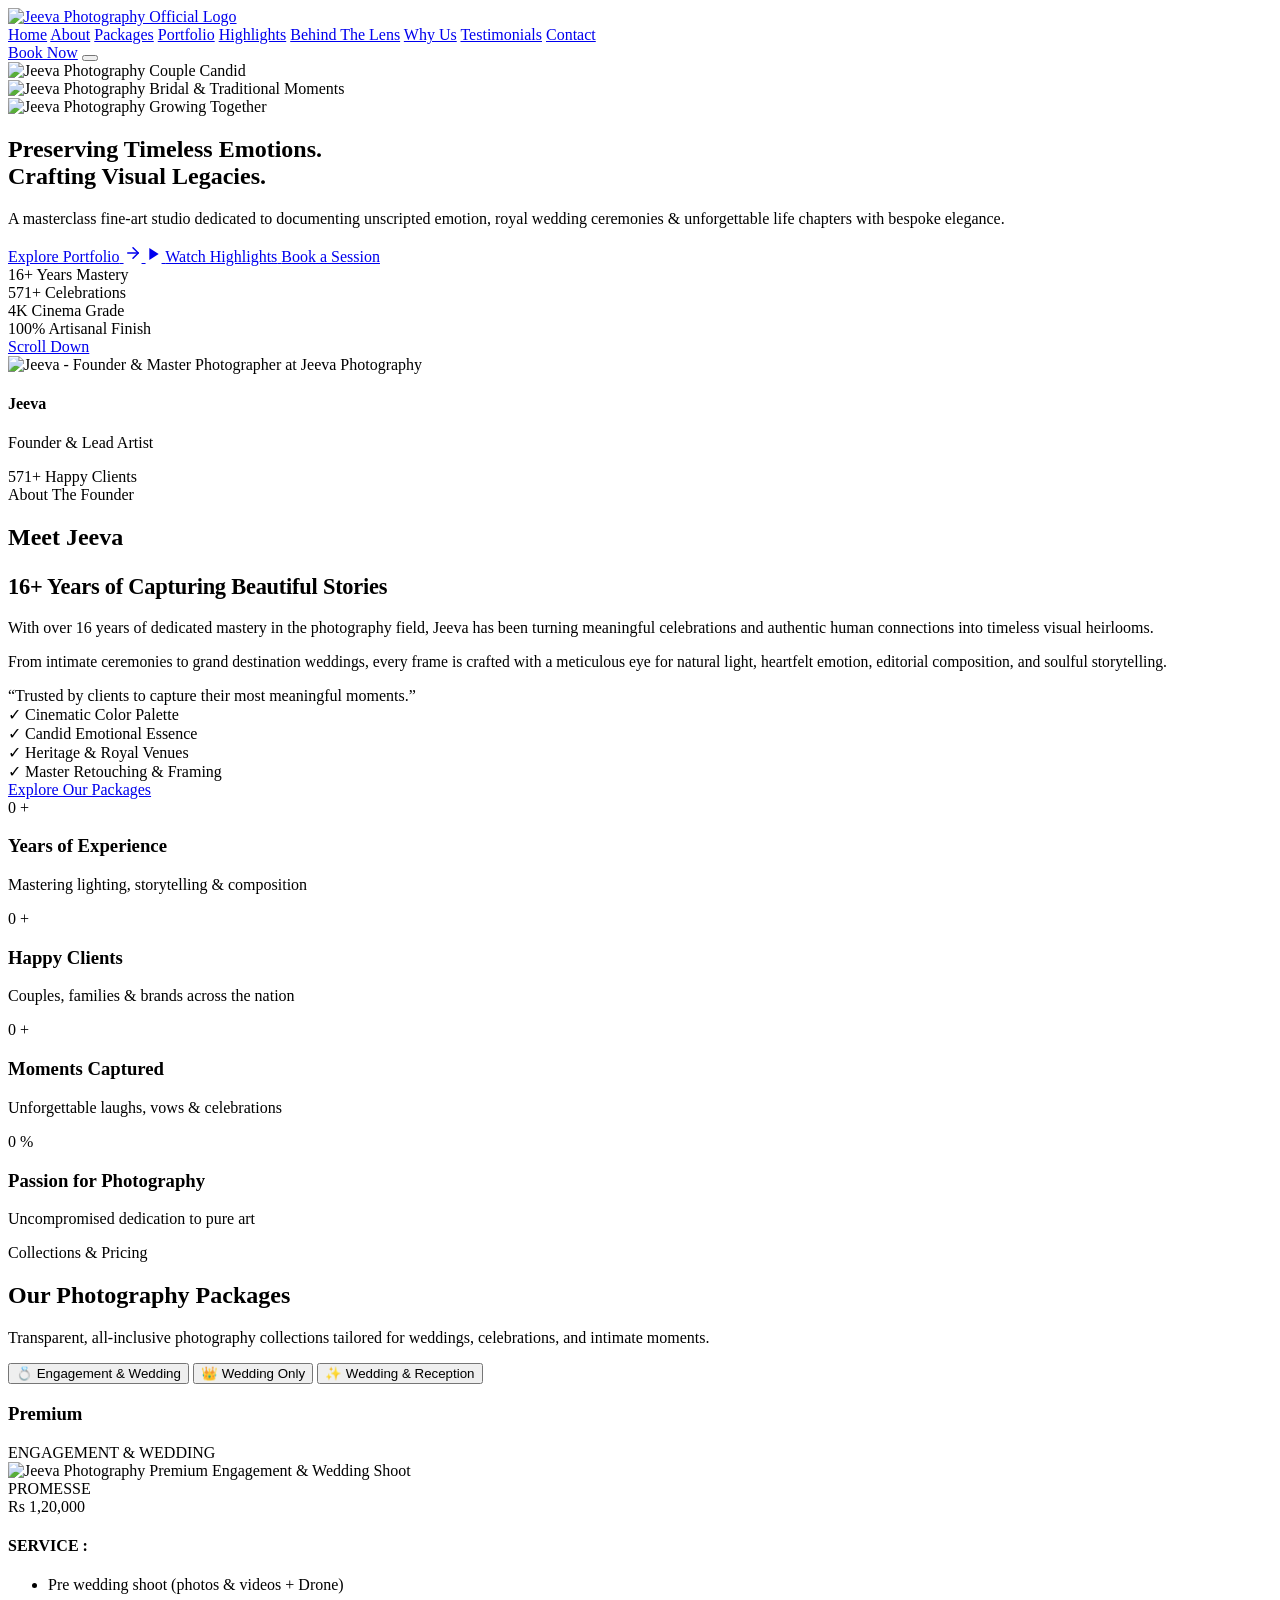
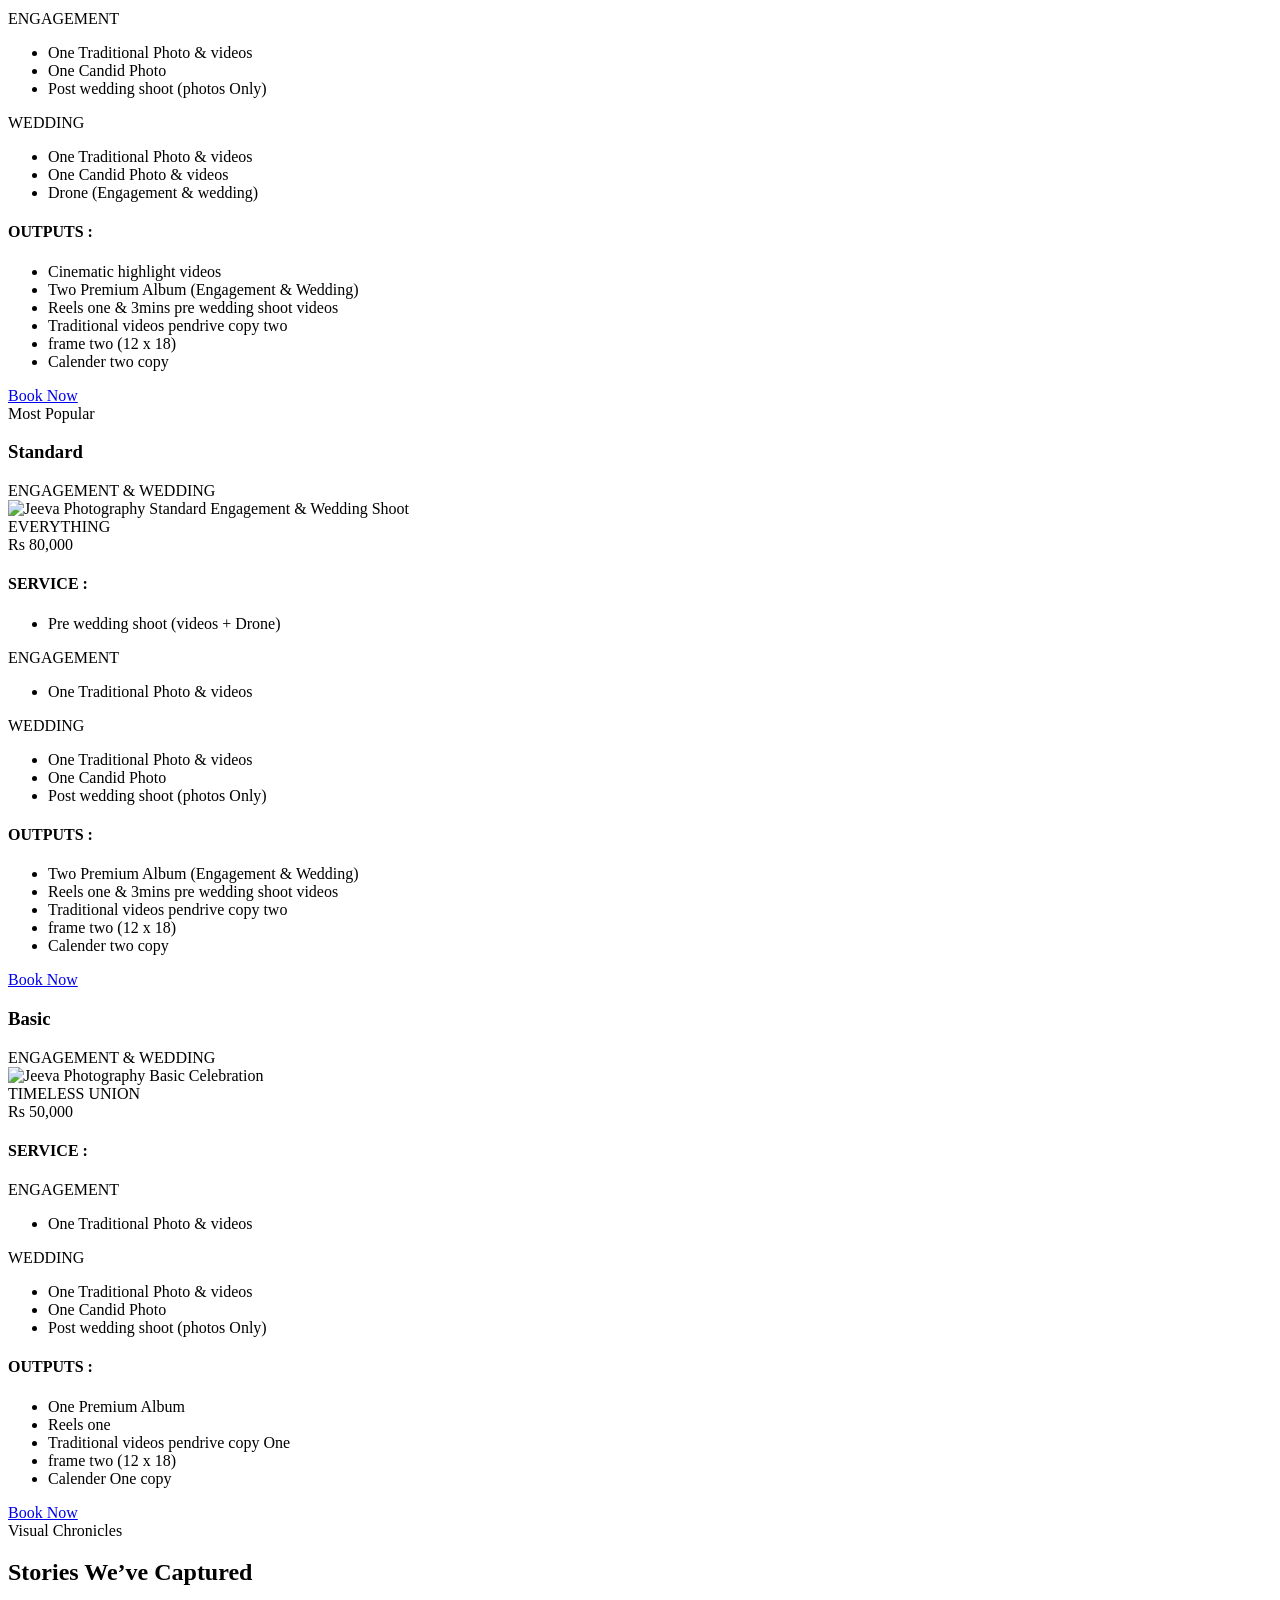
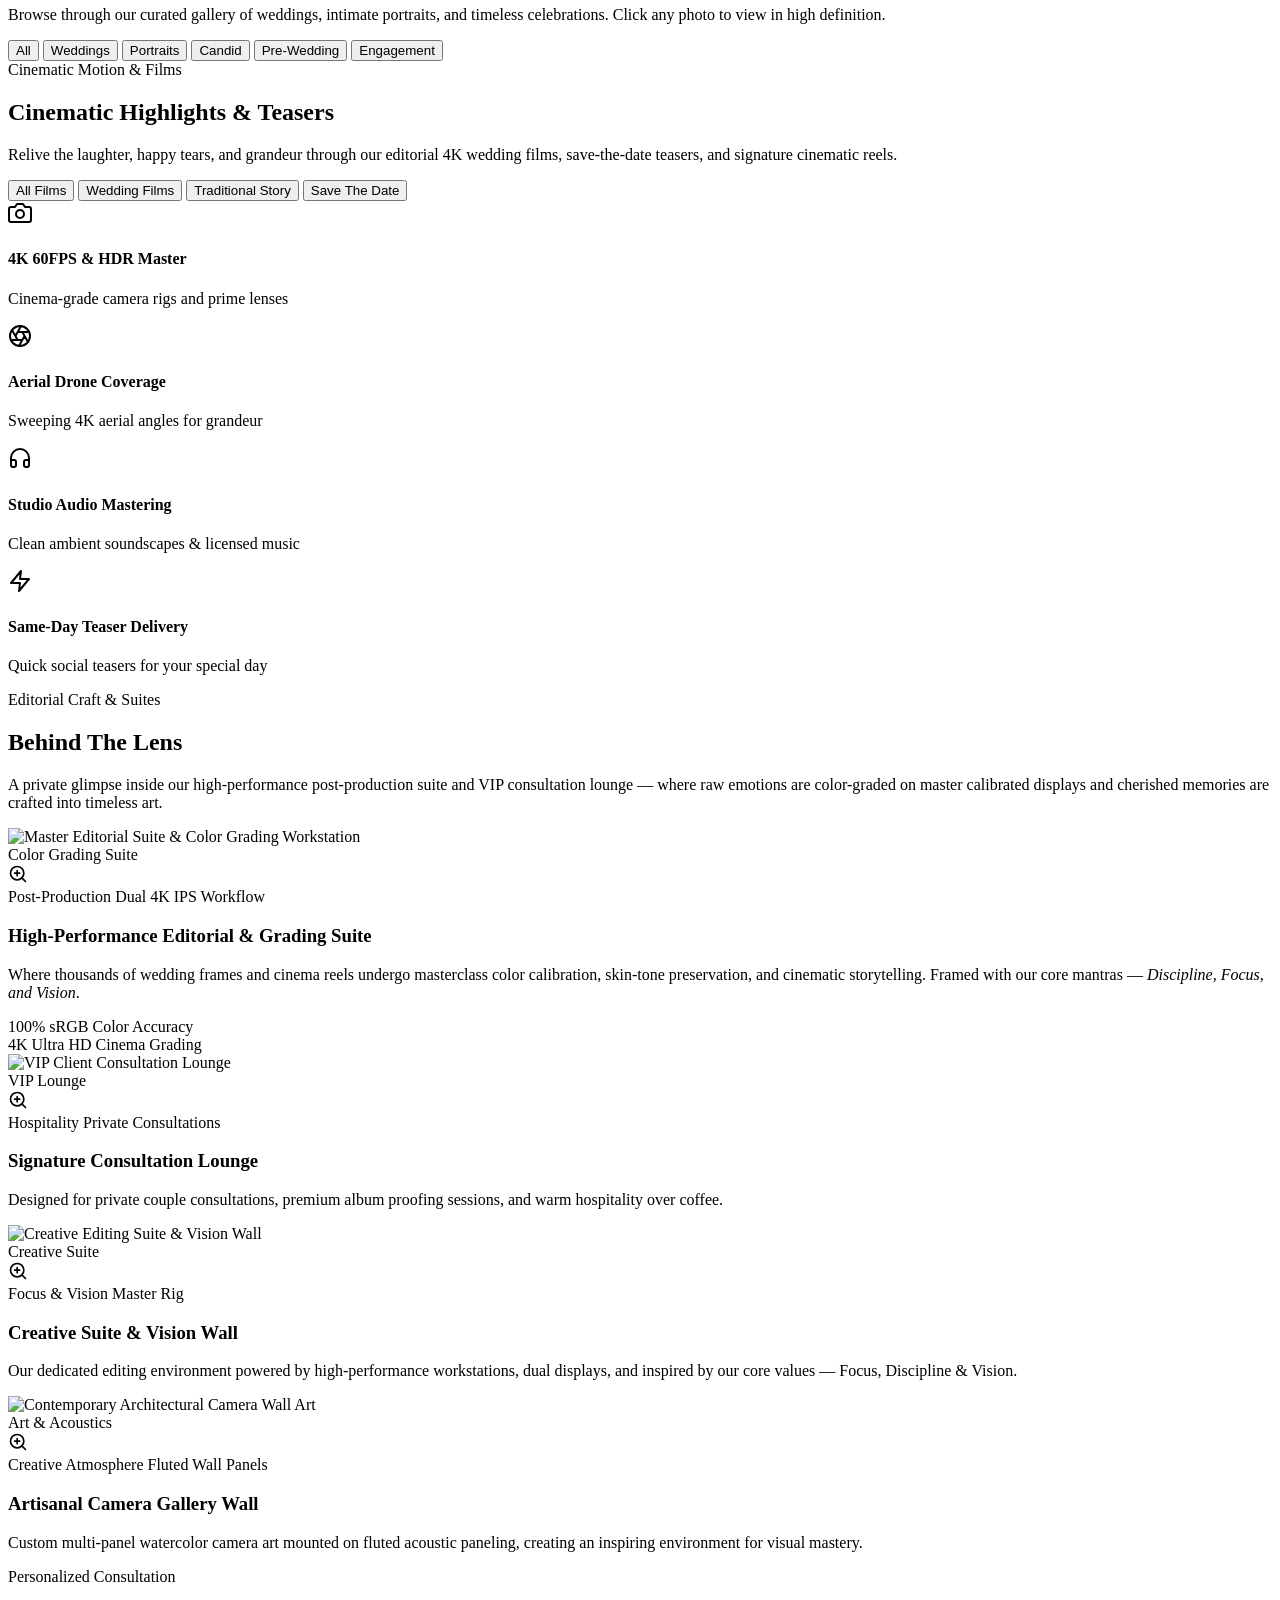
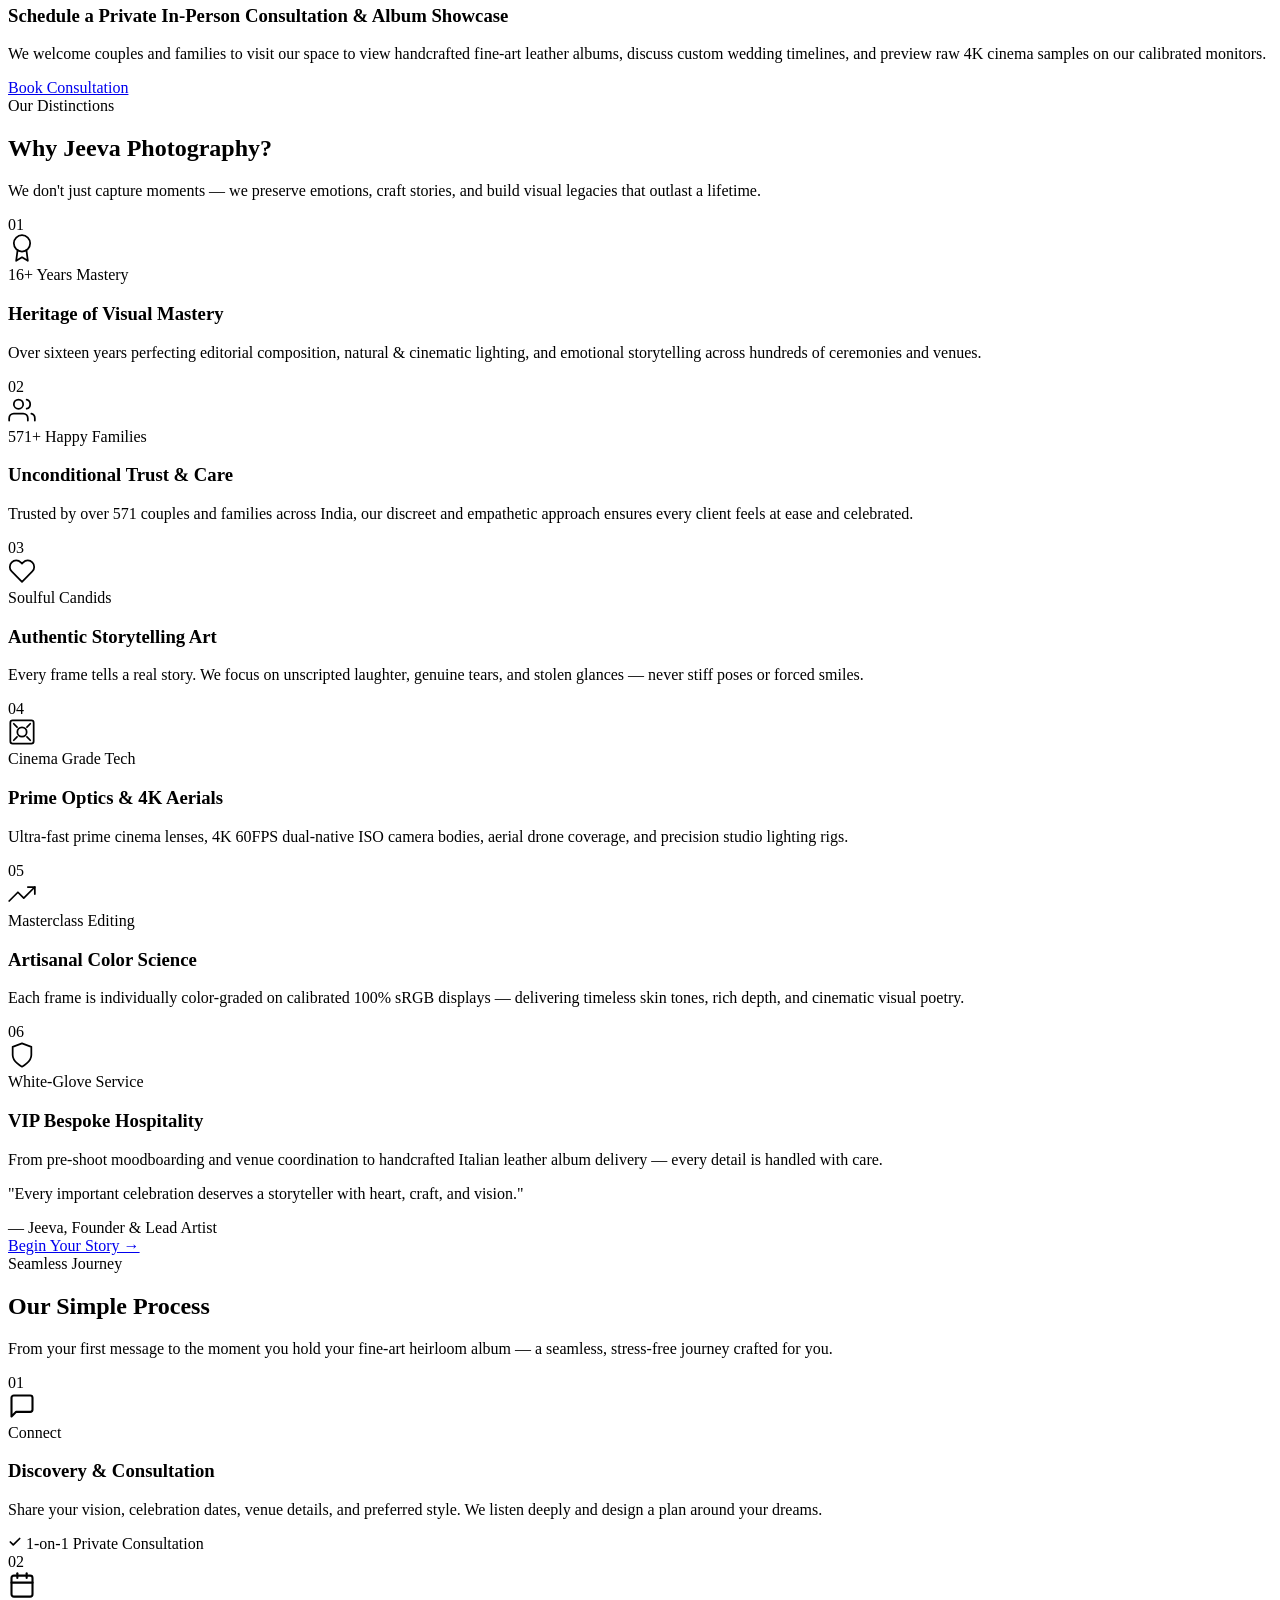
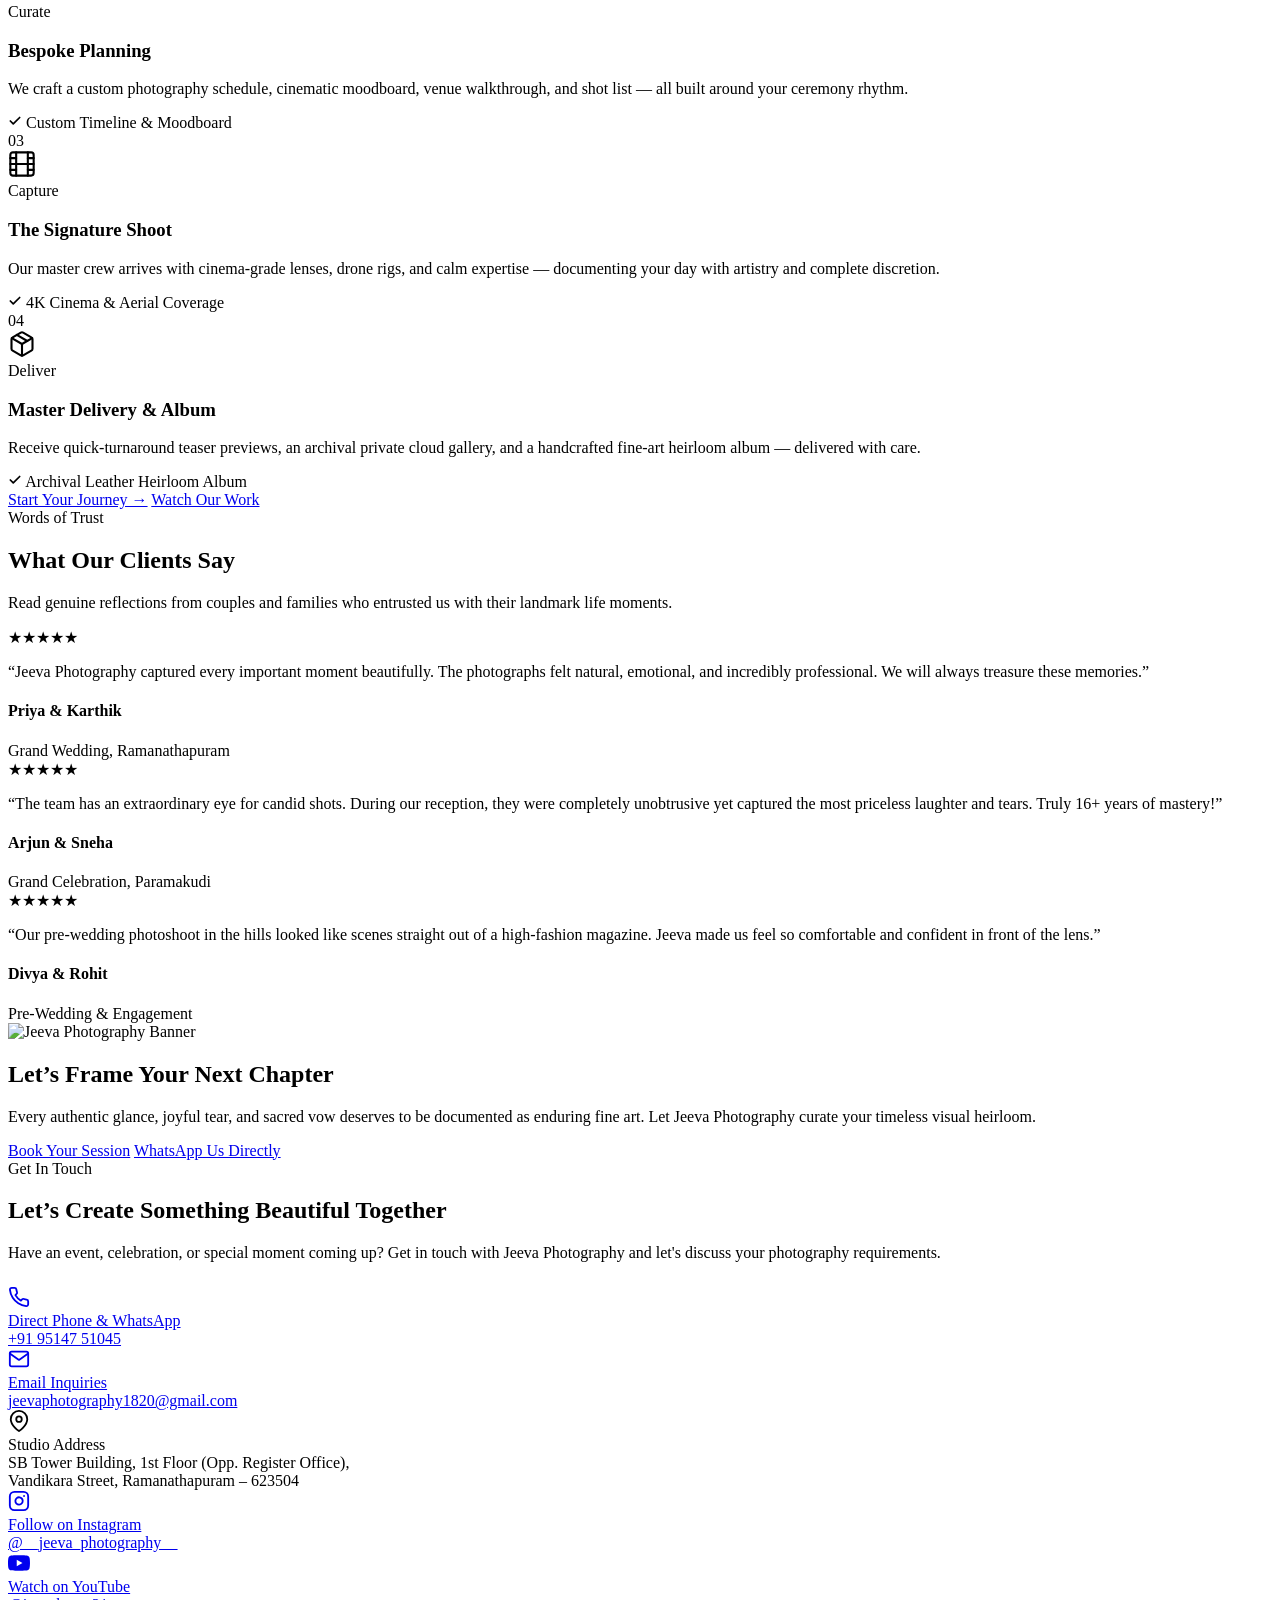
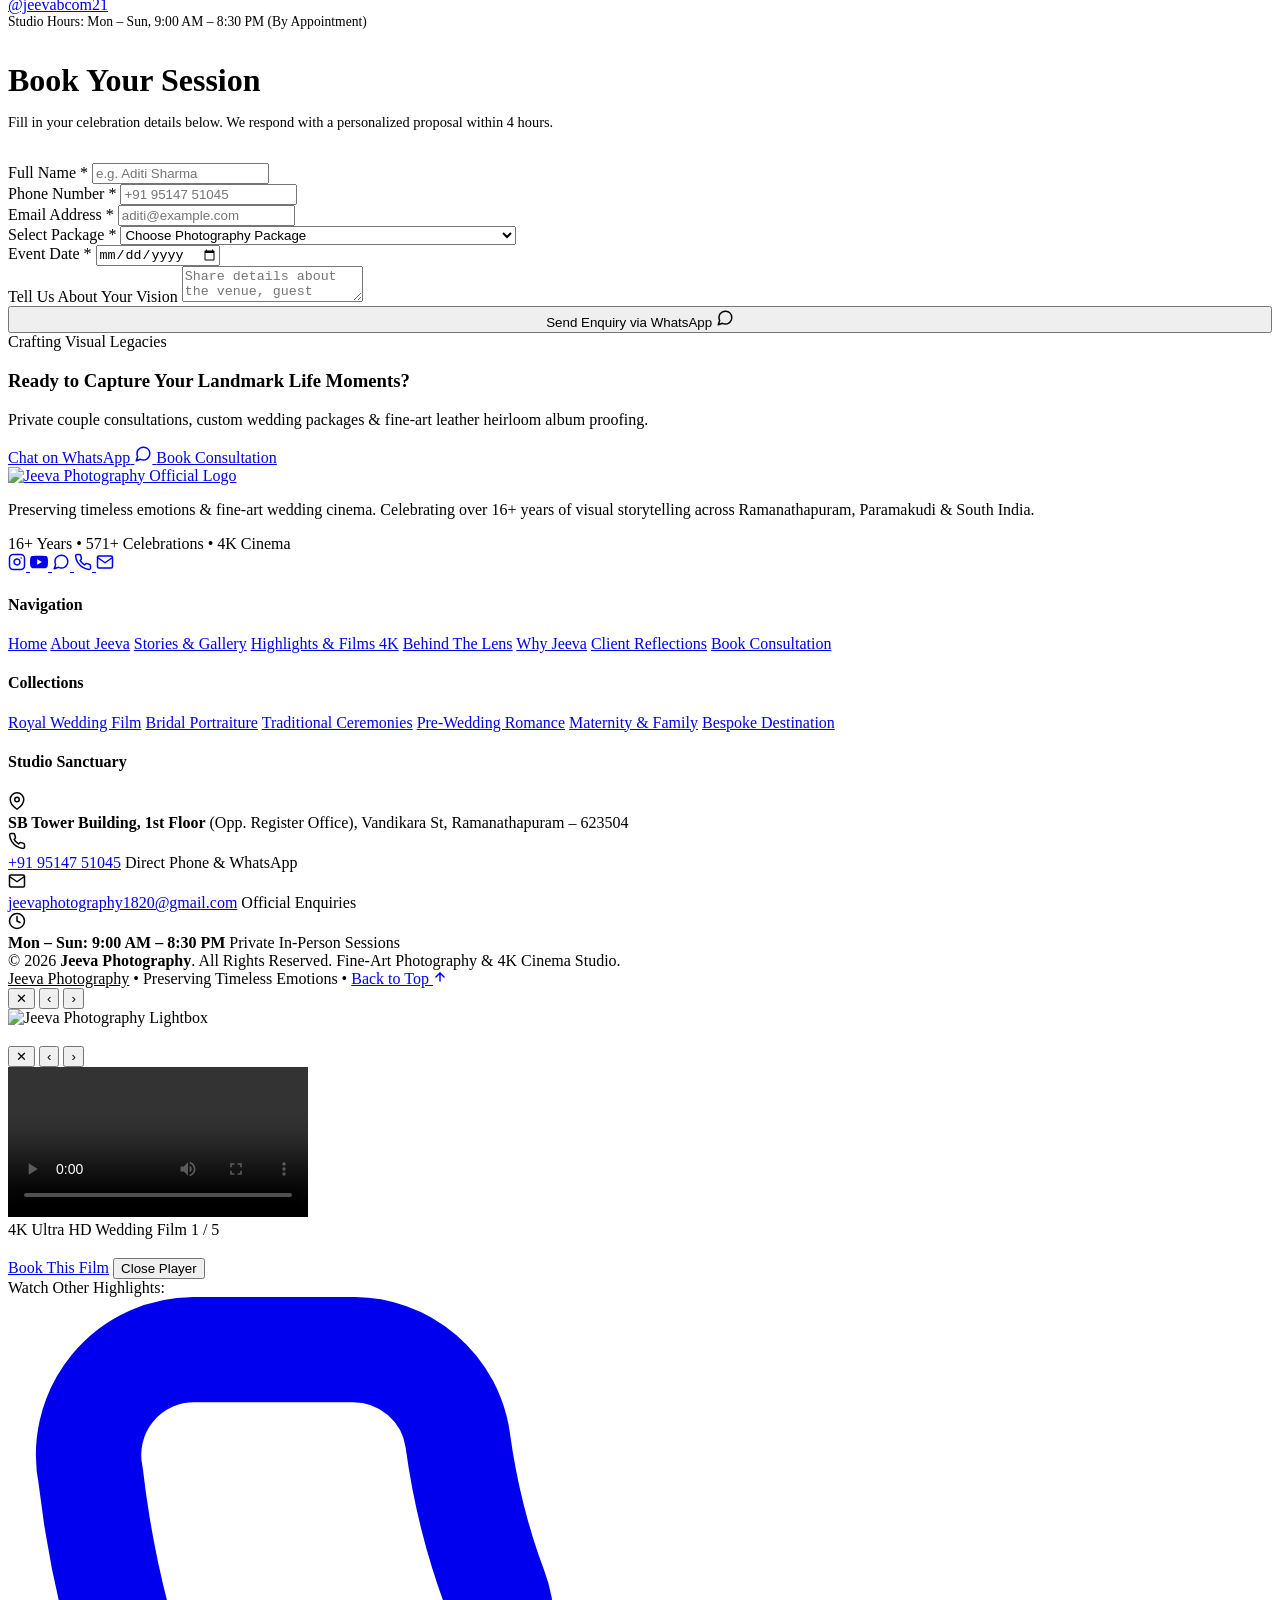
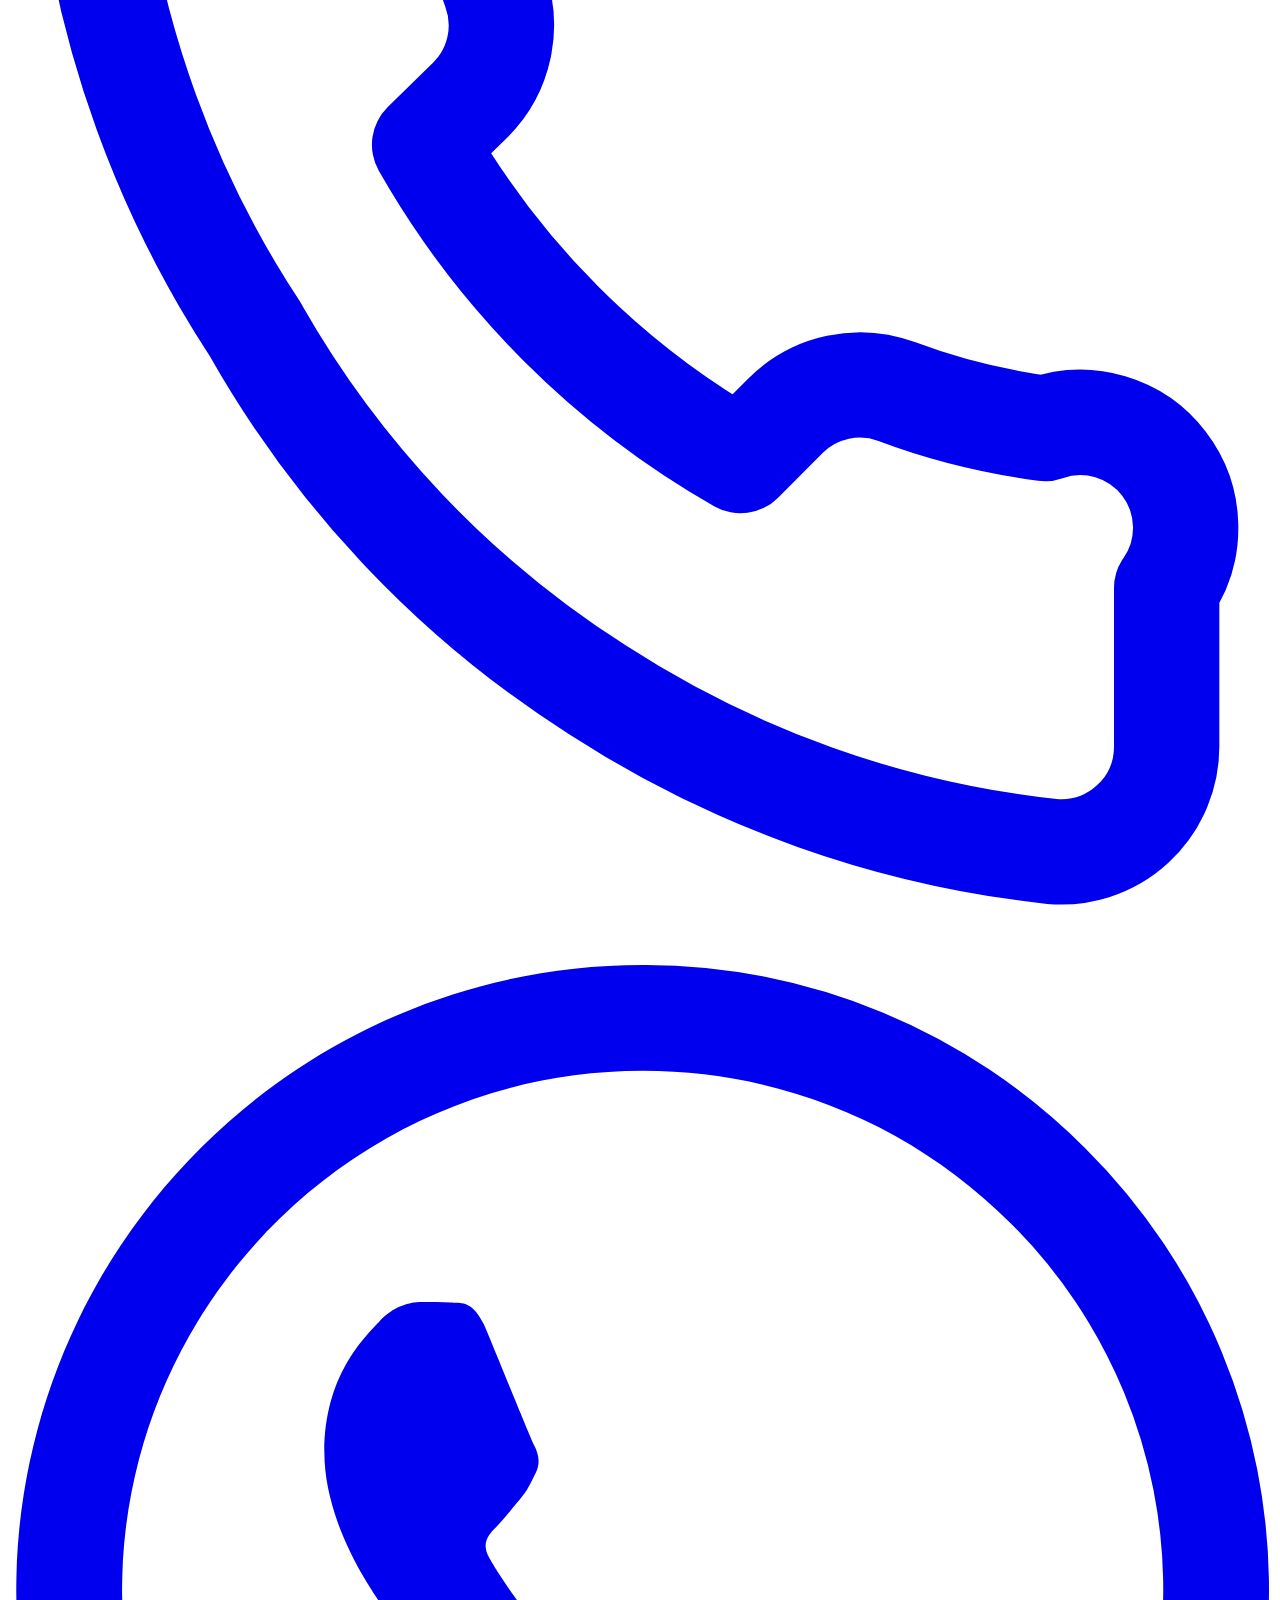
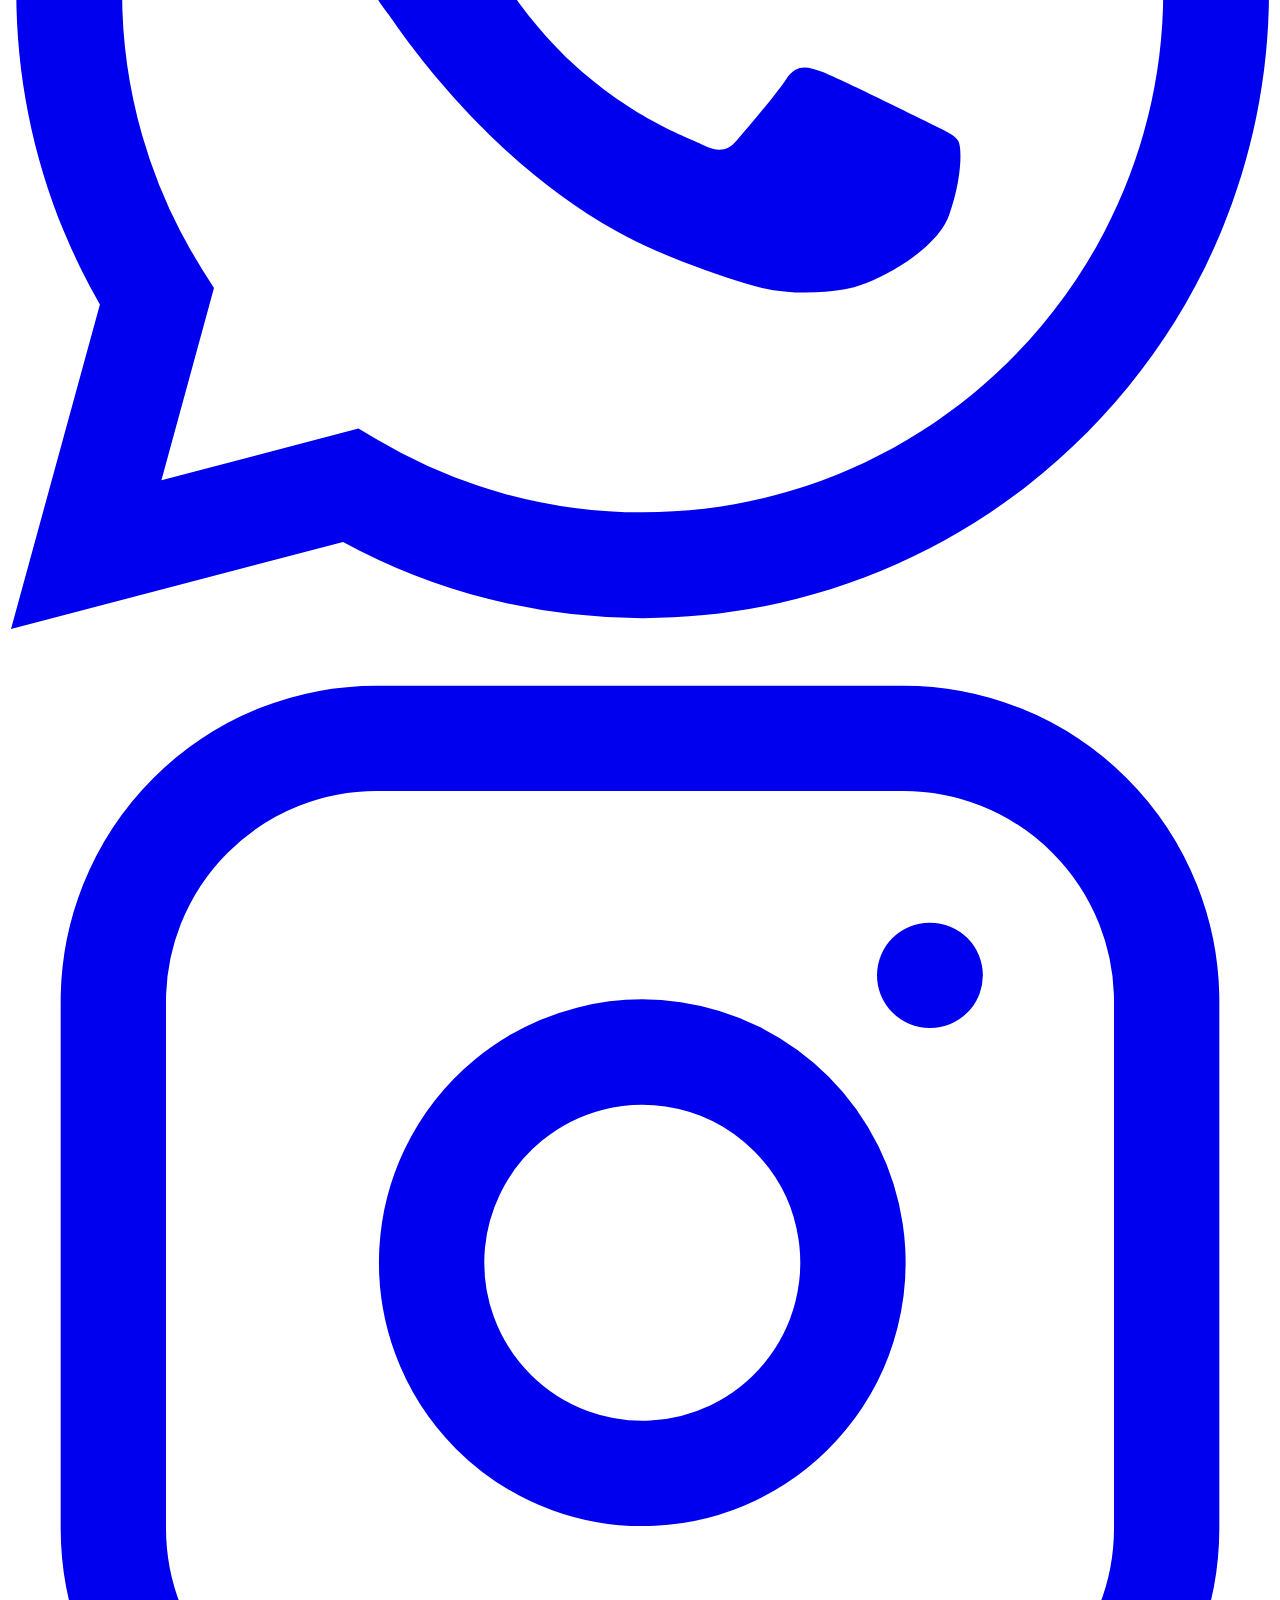
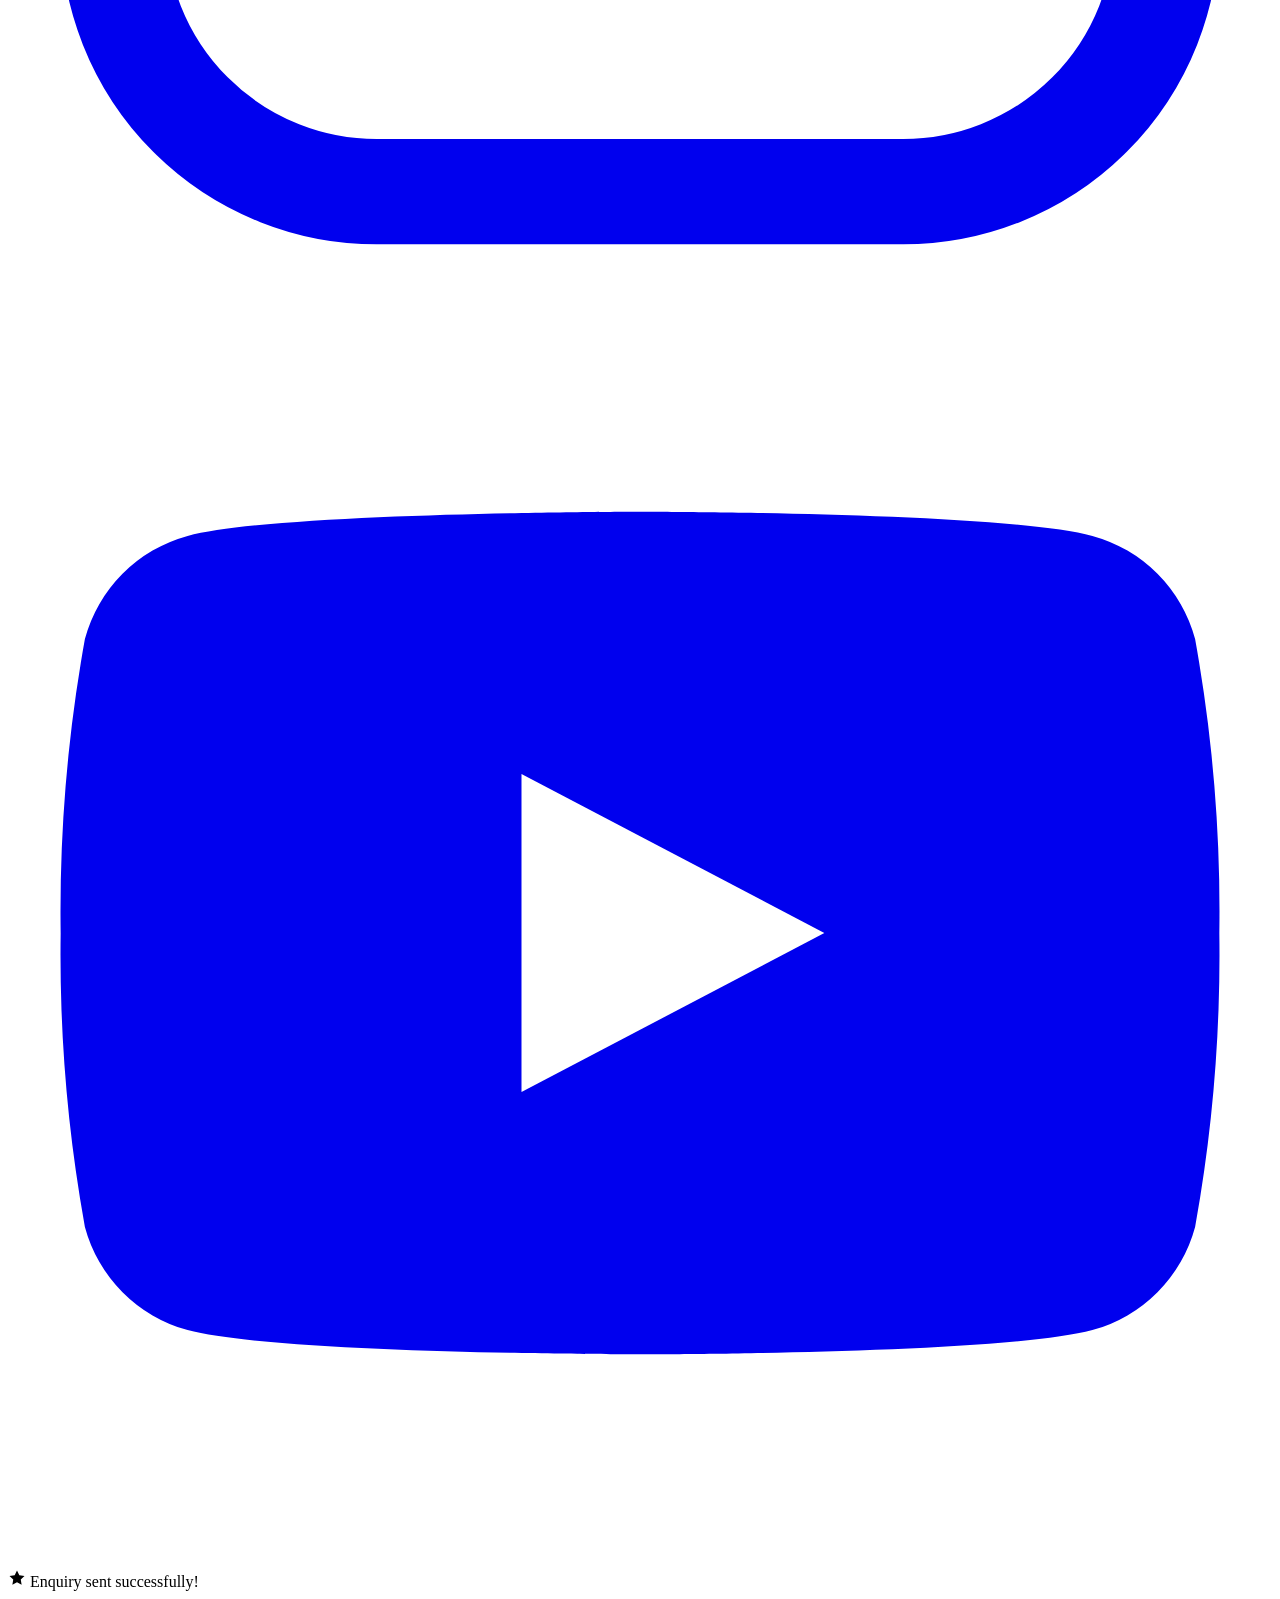
==== index.html @ 7743af7c "Add files via upload" ====
<!DOCTYPE html>
<html lang="en">
<head>
  <meta charset="UTF-8" />
  <meta name="viewport" content="width=device-width, initial-scale=1.0" />
  <title>Jeeva Photography | Fine-Art Wedding & Editorial Photography Studio</title>
  <meta name="description" content="Jeeva Photography - Preserving Timeless Emotions & Crafting Visual Legacies. 16+ Years of visual mastery and 571+ happy celebrations documented with editorial elegance." />
  <meta name="keywords" content="Jeeva Photography, luxury wedding photographer, bridal photography, candid photographer, pre-wedding shoot, event photography studio" />
  
  <!-- Favicon -->
  <link rel="icon" href="data:image/svg+xml,<svg xmlns='http://www.w3.org/2000/svg' viewBox='0 0 100 100'><text y='.9em' font-size='90' fill='%23d4b483'>JP</text></svg>" />

  <!-- Google Fonts: Cormorant Garamond + Playfair Display + Pinyon Script + Plus Jakarta Sans -->
  <link rel="preconnect" href="https://fonts.googleapis.com" />
  <link rel="preconnect" href="https://fonts.gstatic.com" crossorigin />
  <link href="https://fonts.googleapis.com/css2?family=Cormorant+Garamond:ital,wght@0,400;0,500;0,600;0,700;1,400;1,600;1,700&family=Playfair+Display:ital,wght@0,400;0,600;0,700;1,400;1,600&family=Pinyon+Script&family=Plus+Jakarta+Sans:wght@300;400;500;600;700&display=swap" rel="stylesheet" />

  <!-- Stylesheets -->
  <link rel="stylesheet" href="css/animations.css?v=4.0_live_update" />
  <link rel="stylesheet" href="css/style.css?v=4.0_live_update" />
</head>
<body>

  <!-- ================= HEADER & NAVIGATION ================= -->
  <header class="site-header" id="siteHeader">
    <div class="container nav-container">
      <a href="#hero" class="brand-logo" aria-label="Jeeva Photography Home">
        <img src="images/logo.png" alt="Jeeva Photography Official Logo" class="brand-logo-img" />
      </a>

      <nav class="nav-menu" id="navMenu">
        <a href="#hero" class="nav-link active">Home</a>
        <a href="#about" class="nav-link">About</a>
        <a href="#packages" class="nav-link">Packages</a>
        <a href="#portfolio" class="nav-link">Portfolio</a>
        <a href="#highlights" class="nav-link">Highlights</a>
        <a href="#behind-the-lens" class="nav-link">Behind The Lens</a>
        <a href="#why-choose" class="nav-link">Why Us</a>
        <a href="#testimonials" class="nav-link">Testimonials</a>
        <a href="#contact" class="nav-link">Contact</a>

      </nav>

      <div class="nav-actions">

        <a href="#contact" class="btn btn-primary">Book Now</a>
        <button class="mobile-menu-toggle" id="mobileMenuToggle" aria-label="Toggle navigation menu">
          <span></span>
          <span></span>
          <span></span>
        </button>
      </div>
    </div>
  </header>

  <!-- ================= 1. HERO SECTION ================= -->
  <section class="hero-section" id="hero">
    <div class="hero-background" id="heroBackground">
      <div class="hero-slide active">
        <img 
          src="images/hero-slide-1.jpg" 
          alt="Jeeva Photography Couple Candid" 
          class="hero-bg-img hero-img-couple" 
        />
      </div>
      <div class="hero-slide">
        <img 
          src="images/hero-slide-2.jpg" 
          alt="Jeeva Photography Bridal & Traditional Moments" 
          class="hero-bg-img hero-img-bridal" 
        />
      </div>
      <div class="hero-slide">
        <img 
          src="images/hero-slide-3.jpg" 
          alt="Jeeva Photography Growing Together" 
          class="hero-bg-img hero-img-portrait" 
        />
      </div>
      <div class="hero-overlay"></div>
    </div>

    <div class="container hero-content">
      



      <h1 class="hero-title reveal reveal-delay-2">
        Preserving Timeless Emotions.<br />
        <span class="highlight">Crafting Visual Legacies.</span>
      </h1>

      <div class="hero-divider reveal reveal-delay-2"></div>

      <p class="hero-subtitle reveal reveal-delay-3">
        A masterclass fine-art studio dedicated to documenting unscripted emotion, royal wedding ceremonies &amp; unforgettable life chapters with bespoke elegance.
      </p>

      <div class="hero-buttons reveal reveal-delay-4">
        <a href="#portfolio" class="btn btn-primary">
          <span>Explore Portfolio</span>
          <svg width="18" height="18" viewBox="0 0 24 24" fill="none" stroke="currentColor" stroke-width="2" stroke-linecap="round" stroke-linejoin="round"><line x1="5" y1="12" x2="19" y2="12"></line><polyline points="12 5 19 12 12 19"></polyline></svg>
        </a>
        <a href="#highlights" class="btn btn-outline-gold">
          <svg width="16" height="16" viewBox="0 0 24 24" fill="currentColor"><polygon points="5 3 19 12 5 21 5 3"></polygon></svg>
          <span>Watch Highlights</span>
        </a>
        <a href="#contact" class="btn btn-secondary">
          <span>Book a Session</span>
        </a>
      </div>

      <!-- Quick Trust Indicators on Hero -->
      <div class="hero-trust-bar reveal reveal-delay-4">
        <div class="hero-trust-item">
          <span class="trust-num">16+</span>
          <span class="trust-lbl">Years Mastery</span>
        </div>
        <div class="hero-trust-sep"></div>
        <div class="hero-trust-item">
          <span class="trust-num">571+</span>
          <span class="trust-lbl">Celebrations</span>
        </div>
        <div class="hero-trust-sep"></div>
        <div class="hero-trust-item">
          <span class="trust-num">4K</span>
          <span class="trust-lbl">Cinema Grade</span>
        </div>
        <div class="hero-trust-sep"></div>
        <div class="hero-trust-item">
          <span class="trust-num">100%</span>
          <span class="trust-lbl">Artisanal Finish</span>
        </div>
      </div>
    </div>

    <a href="#about" class="hero-scroll-indicator" aria-label="Scroll down to About section">
      <span>Scroll Down</span>
      <div class="scroll-mouse">
        <div class="scroll-wheel"></div>
      </div>
    </a>
  </section>


  <!-- ================= 2. INTRODUCTION / ABOUT SECTION (Warm Linen / Cream) ================= -->
  <section class="section-pad theme-cream" id="about">
    <div class="container">
      <div class="about-grid">
        
        <!-- Left Image Composition (Founder Portrait) -->
        <div class="about-image-wrapper reveal">
          <div class="founder-portrait-frame">
            <img 
              src="images/founder.jpg" 
              alt="Jeeva - Founder & Master Photographer at Jeeva Photography" 
              class="about-img-main" 
            />
            <div class="founder-caption-card">
              <h4 class="founder-name">Jeeva</h4>
              <p class="founder-role">Founder & Lead Artist</p>
            </div>
          </div>
          <div class="about-floating-badge">
            <span class="badge-num">571+</span>
            <span class="badge-label">Happy Clients</span>
          </div>
        </div>

        <!-- Right Story Content -->
        <div class="about-text-content reveal reveal-delay-1">
          <span class="section-tag">About The Founder</span>
          <h2 class="section-heading">
            <span class="script-accent">Meet</span> Jeeva
          </h2>
          <h3 style="font-family: var(--font-sans); font-size: 1.4rem; color: var(--bg-green-primary); margin-bottom: 1.2rem; font-weight: 700; letter-spacing: -0.01em;">
            16+ Years of Capturing Beautiful Stories
          </h3>
          <p class="about-lead-text">
            With over 16 years of dedicated mastery in the photography field, Jeeva has been turning meaningful celebrations and authentic human connections into timeless visual heirlooms.
          </p>
          <p class="about-lead-text" style="color: var(--text-dark-muted); font-size: 0.98rem;">
            From intimate ceremonies to grand destination weddings, every frame is crafted with a meticulous eye for natural light, heartfelt emotion, editorial composition, and soulful storytelling.
          </p>

          <div class="about-quote-box">
            “Trusted by clients to capture their most meaningful moments.”
          </div>

          <div class="about-features-list">
            <div class="about-feature-item">
              <span class="feature-check-icon">✓</span>
              <span class="feature-item-text">Cinematic Color Palette</span>
            </div>
            <div class="about-feature-item">
              <span class="feature-check-icon">✓</span>
              <span class="feature-item-text">Candid Emotional Essence</span>
            </div>
            <div class="about-feature-item">
              <span class="feature-check-icon">✓</span>
              <span class="feature-item-text">Heritage & Royal Venues</span>
            </div>
            <div class="about-feature-item">
              <span class="feature-check-icon">✓</span>
              <span class="feature-item-text">Master Retouching & Framing</span>
            </div>
          </div>

          <a href="#packages" class="btn btn-cream-dark">Explore Our Packages</a>
        </div>

      </div>
    </div>
  </section>

  <!-- ================= 3. EXPERIENCE / STATS SECTION (Deep Olive Green) ================= -->
  <section class="section-pad stats-section theme-green-dark" id="stats">
    <div class="container">
      <div class="stats-grid">
        
        <div class="stat-card reveal">
          <div class="stat-number-wrapper">
            <span class="stat-number" data-target="16">0</span>
            <span class="stat-suffix">+</span>
          </div>
          <h3 class="stat-title">Years of Experience</h3>
          <p class="stat-desc">Mastering lighting, storytelling & composition</p>
        </div>

        <div class="stat-card reveal reveal-delay-1">
          <div class="stat-number-wrapper">
            <span class="stat-number" data-target="571">0</span>
            <span class="stat-suffix">+</span>
          </div>
          <h3 class="stat-title">Happy Clients</h3>
          <p class="stat-desc">Couples, families & brands across the nation</p>
        </div>

        <div class="stat-card reveal reveal-delay-2">
          <div class="stat-number-wrapper">
            <span class="stat-number" data-target="1000">0</span>
            <span class="stat-suffix">+</span>
          </div>
          <h3 class="stat-title">Moments Captured</h3>
          <p class="stat-desc">Unforgettable laughs, vows & celebrations</p>
        </div>

        <div class="stat-card reveal reveal-delay-3">
          <div class="stat-number-wrapper">
            <span class="stat-number" data-target="100">0</span>
            <span class="stat-suffix">%</span>
          </div>
          <h3 class="stat-title">Passion for Photography</h3>
          <p class="stat-desc">Uncompromised dedication to pure art</p>
        </div>

      </div>
    </div>
  </section>

  <!-- ================= 4. PACKAGES & PRICING SECTION (Rich Olive Green) ================= -->
  <section class="section-pad theme-green" id="packages">
    <div class="container">
      <div class="text-center">
        <span class="section-tag">Collections & Pricing</span>
        <h2 class="section-heading"><span class="script-accent">Our</span> Photography Packages</h2>
        <p class="section-subtext">
          Transparent, all-inclusive photography collections tailored for weddings, celebrations, and intimate moments.
        </p>
      </div>

      <!-- Package Type Switcher Tabs -->
      <div class="package-type-tabs reveal">
        <button class="pkg-tab-btn active" onclick="setPackageCategory('Engagement &amp; Wedding', this)">
          <span>💍</span> Engagement &amp; Wedding
        </button>
        <button class="pkg-tab-btn" onclick="setPackageCategory('Wedding', this)">
          <span>👑</span> Wedding Only
        </button>
        <button class="pkg-tab-btn" onclick="setPackageCategory('Wedding &amp; Reception', this)">
          <span>✨</span> Wedding &amp; Reception
        </button>
      </div>

      <div class="packages-grid" id="packagesGridContainer">
        
        <!-- Package 1: Premium -->
        <div class="package-card reveal" data-package="Premium Package - Rs 1,20,000">
          <div class="package-header-wrap">
            <h3 class="package-script-title">Premium</h3>
            <span class="package-subtitle-tag">ENGAGEMENT &amp; WEDDING</span>
          </div>
          
          <div class="package-photo-frame">
            <div class="pkg-main-wrap">
              <img 
                src="images/pkg-profile-premium.jpg" 
                alt="Jeeva Photography Premium Engagement &amp; Wedding Shoot" 
                class="pkg-main-img" 
                loading="lazy"
              />
              <div class="pkg-badge-overlay">PROMESSE</div>
            </div>
            <div class="pkg-price-pill">
              <span class="price-currency">Rs</span>
              <span class="price-amount">1,20,000</span>
            </div>
          </div>

          <div class="pkg-details-structured">
            <!-- SERVICE SECTION -->
            <div class="pkg-block-section">
              <h4 class="pkg-main-section-title">SERVICE :</h4>
              <div class="pkg-category-group">
                <ul class="pkg-square-list">
                  <li>Pre wedding shoot (photos &amp; videos + Drone)</li>
                </ul>
              </div>
              <div class="pkg-category-group">
                <span class="pkg-subgroup-label">ENGAGEMENT</span>
                <ul class="pkg-square-list">
                  <li>One Traditional Photo &amp; videos</li>
                  <li>One Candid Photo</li>
                  <li>Post wedding shoot (photos Only)</li>
                </ul>
              </div>
              <div class="pkg-category-group">
                <span class="pkg-subgroup-label">WEDDING</span>
                <ul class="pkg-square-list">
                  <li>One Traditional Photo &amp; videos</li>
                  <li>One Candid Photo &amp; videos</li>
                  <li>Drone (Engagement &amp; wedding)</li>
                </ul>
              </div>
            </div>

            <!-- OUTPUTS SECTION -->
            <div class="pkg-block-section">
              <h4 class="pkg-main-section-title">OUTPUTS :</h4>
              <ul class="pkg-square-list">
                <li>Cinematic highlight videos</li>
                <li>Two Premium Album (Engagement &amp; Wedding)</li>
                <li>Reels one &amp; 3mins pre wedding shoot videos</li>
                <li>Traditional videos pendrive copy two</li>
                <li>frame two (12 x 18)</li>
                <li>Calender two copy</li>
              </ul>
            </div>
          </div>

          <div class="package-btn-wrap">
            <a href="#contact" class="btn btn-primary select-package-btn" data-package-val="Premium Package - Rs 1,20,000">Book Now</a>
          </div>
        </div>

        <!-- Package 2: Standard (Popular) -->
        <div class="package-card popular-card reveal reveal-delay-1" data-package="Standard Package - Rs 80,000">
          <div class="popular-badge-pill">Most Popular</div>
          <div class="package-header-wrap">
            <h3 class="package-script-title">Standard</h3>
            <span class="package-subtitle-tag">ENGAGEMENT &amp; WEDDING</span>
          </div>
          
          <div class="package-photo-frame">
            <div class="pkg-main-wrap">
              <img 
                src="images/pkg-profile-standard.jpg" 
                alt="Jeeva Photography Standard Engagement &amp; Wedding Shoot" 
                class="pkg-main-img" 
                loading="lazy"
              />
              <div class="pkg-badge-overlay">EVERYTHING</div>
            </div>
            <div class="pkg-price-pill">
              <span class="price-currency">Rs</span>
              <span class="price-amount">80,000</span>
            </div>
          </div>

          <div class="pkg-details-structured">
            <!-- SERVICE SECTION -->
            <div class="pkg-block-section">
              <h4 class="pkg-main-section-title">SERVICE :</h4>
              <div class="pkg-category-group">
                <ul class="pkg-square-list">
                  <li>Pre wedding shoot (videos + Drone)</li>
                </ul>
              </div>
              <div class="pkg-category-group">
                <span class="pkg-subgroup-label">ENGAGEMENT</span>
                <ul class="pkg-square-list">
                  <li>One Traditional Photo &amp; videos</li>
                </ul>
              </div>
              <div class="pkg-category-group">
                <span class="pkg-subgroup-label">WEDDING</span>
                <ul class="pkg-square-list">
                  <li>One Traditional Photo &amp; videos</li>
                  <li>One Candid Photo</li>
                  <li>Post wedding shoot (photos Only)</li>
                </ul>
              </div>
            </div>

            <!-- OUTPUTS SECTION -->
            <div class="pkg-block-section">
              <h4 class="pkg-main-section-title">OUTPUTS :</h4>
              <ul class="pkg-square-list">
                <li>Two Premium Album (Engagement &amp; Wedding)</li>
                <li>Reels one &amp; 3mins pre wedding shoot videos</li>
                <li>Traditional videos pendrive copy two</li>
                <li>frame two (12 x 18)</li>
                <li>Calender two copy</li>
              </ul>
            </div>
          </div>

          <div class="package-btn-wrap">
            <a href="#contact" class="btn btn-primary select-package-btn" data-package-val="Standard Package - Rs 80,000">Book Now</a>
          </div>
        </div>

        <!-- Package 3: Basic -->
        <div class="package-card reveal reveal-delay-2" data-package="Basic Package - Rs 50,000">
          <div class="package-header-wrap">
            <h3 class="package-script-title">Basic</h3>
            <span class="package-subtitle-tag">ENGAGEMENT &amp; WEDDING</span>
          </div>
          
          <div class="package-photo-frame">
            <div class="pkg-main-wrap">
              <img 
                src="images/pkg-profile-basic.jpg" 
                alt="Jeeva Photography Basic Celebration" 
                class="pkg-main-img" 
                loading="lazy"
              />
              <div class="pkg-badge-overlay">TIMELESS UNION</div>
            </div>
            <div class="pkg-price-pill">
              <span class="price-currency">Rs</span>
              <span class="price-amount">50,000</span>
            </div>
          </div>

          <div class="pkg-details-structured">
            <!-- SERVICE SECTION -->
            <div class="pkg-block-section">
              <h4 class="pkg-main-section-title">SERVICE :</h4>
              <div class="pkg-category-group">
                <span class="pkg-subgroup-label">ENGAGEMENT</span>
                <ul class="pkg-square-list">
                  <li>One Traditional Photo &amp; videos</li>
                </ul>
              </div>
              <div class="pkg-category-group">
                <span class="pkg-subgroup-label">WEDDING</span>
                <ul class="pkg-square-list">
                  <li>One Traditional Photo &amp; videos</li>
                  <li>One Candid Photo</li>
                  <li>Post wedding shoot (photos Only)</li>
                </ul>
              </div>
            </div>

            <!-- OUTPUTS SECTION -->
            <div class="pkg-block-section">
              <h4 class="pkg-main-section-title">OUTPUTS :</h4>
              <ul class="pkg-square-list">
                <li>One Premium Album</li>
                <li>Reels one</li>
                <li>Traditional videos pendrive copy One</li>
                <li>frame two (12 x 18)</li>
                <li>Calender One copy</li>
              </ul>
            </div>
          </div>

          <div class="package-btn-wrap">
            <a href="#contact" class="btn btn-primary select-package-btn" data-package-val="Basic Package - Rs 50,000">Book Now</a>
          </div>
        </div>

      </div>
    </div>
  </section>

  <!-- ================= 5. FEATURED PORTFOLIO SECTION (Deep Olive Green) ================= -->
  <section class="section-pad theme-green-dark" id="portfolio">
    <div class="container">
      <div class="text-center">
        <span class="section-tag">Visual Chronicles</span>
        <h2 class="section-heading"><span class="script-accent">Stories</span> We’ve Captured</h2>
        <p class="section-subtext">
          Browse through our curated gallery of weddings, intimate portraits, and timeless celebrations. Click any photo to view in high definition.
        </p>
      </div>

      <!-- Category Filter Pills -->
      <div class="portfolio-filters reveal">
        <button class="filter-btn active" data-filter="all">All</button>
        <button class="filter-btn" data-filter="weddings">Weddings</button>
        <button class="filter-btn" data-filter="portraits">Portraits</button>
        <button class="filter-btn" data-filter="candid">Candid</button>
        <button class="filter-btn" data-filter="pre-wedding">Pre-Wedding</button>
        <button class="filter-btn" data-filter="engagement">Engagement</button>
      </div>

      <!-- Masonry Gallery Grid (Populated dynamically) -->
      <div class="portfolio-grid" id="portfolioGrid"></div>

    </div>
  </section>

  <!-- ================= 5.5 HIGHLIGHTS & CINEMATIC FILMS SECTION (Warm Linen / Cream) ================= -->
  <section class="section-pad theme-cream" id="highlights">
    <div class="container">
      <div class="text-center">
        <span class="section-tag">Cinematic Motion & Films</span>
        <h2 class="section-heading"><span class="script-accent">Cinematic</span> Highlights & Teasers</h2>
        <p class="section-subtext">
          Relive the laughter, happy tears, and grandeur through our editorial 4K wedding films, save-the-date teasers, and signature cinematic reels.
        </p>
      </div>

      <!-- Video Filter Pills -->
      <div class="video-filters reveal">
        <button class="video-filter-btn active" data-filter="all">All Films</button>
        <button class="video-filter-btn" data-filter="wedding-films">Wedding Films</button>
        <button class="video-filter-btn" data-filter="traditional-story">Traditional Story</button>
        <button class="video-filter-btn" data-filter="save-the-date">Save The Date</button>
      </div>

      <!-- Highlights Video Grid -->
      <div class="video-highlights-grid" id="videoHighlightsGrid"></div>

      <!-- Video Production Excellence Badges -->
      <div class="video-perks-strip reveal">
        <div class="video-perk-item">
          <div class="video-perk-icon">
            <svg width="24" height="24" viewBox="0 0 24 24" fill="none" stroke="currentColor" stroke-width="2" stroke-linecap="round" stroke-linejoin="round"><path d="M23 19a2 2 0 0 1-2 2H3a2 2 0 0 1-2-2V8a2 2 0 0 1 2-2h4l2-3h6l2 3h4a2 2 0 0 1 2 2z"></path><circle cx="12" cy="13" r="4"></circle></svg>
          </div>
          <div class="video-perk-text">
            <h4>4K 60FPS & HDR Master</h4>
            <p>Cinema-grade camera rigs and prime lenses</p>
          </div>
        </div>
        <div class="video-perk-item">
          <div class="video-perk-icon">
            <svg width="24" height="24" viewBox="0 0 24 24" fill="none" stroke="currentColor" stroke-width="2" stroke-linecap="round" stroke-linejoin="round"><circle cx="12" cy="12" r="10"></circle><path d="m14.31 8 5.74 9.94M9.69 8h11.48M7.38 12l5.74-9.94M9.69 16 3.95 6.06M14.31 16H2.83M16.62 12l-5.74 9.94"></path></svg>
          </div>
          <div class="video-perk-text">
            <h4>Aerial Drone Coverage</h4>
            <p>Sweeping 4K aerial angles for grandeur</p>
          </div>
        </div>
        <div class="video-perk-item">
          <div class="video-perk-icon">
            <svg width="24" height="24" viewBox="0 0 24 24" fill="none" stroke="currentColor" stroke-width="2" stroke-linecap="round" stroke-linejoin="round"><path d="M3 18v-6a9 9 0 0 1 18 0v6"></path><path d="M21 19a2 2 0 0 1-2 2h-1a2 2 0 0 1-2-2v-3a2 2 0 0 1 2-2h3zM3 19a2 2 0 0 0 2 2h1a2 2 0 0 0 2-2v-3a2 2 0 0 0-2-2H3z"></path></svg>
          </div>
          <div class="video-perk-text">
            <h4>Studio Audio Mastering</h4>
            <p>Clean ambient soundscapes & licensed music</p>
          </div>
        </div>
        <div class="video-perk-item">
          <div class="video-perk-icon">
            <svg width="24" height="24" viewBox="0 0 24 24" fill="none" stroke="currentColor" stroke-width="2" stroke-linecap="round" stroke-linejoin="round"><polygon points="13 2 3 14 12 14 11 22 21 10 12 10 13 2"></polygon></svg>
          </div>
          <div class="video-perk-text">
            <h4>Same-Day Teaser Delivery</h4>
            <p>Quick social teasers for your special day</p>
          </div>
        </div>
      </div>

    </div>
  </section>

  <!-- ================= 5.8 BEHIND THE LENS — POST-PRODUCTION & SUITE ================= -->
  <section class="section-pad theme-green-dark" id="behind-the-lens">
    <div class="container">
      
      <div class="studio-header-wrap">
        <div class="text-center">
          <span class="section-tag">Editorial Craft & Suites</span>
          <h2 class="section-heading"><span class="script-accent">Behind</span> The Lens</h2>
          <p class="section-subtext">
            A private glimpse inside our high-performance post-production suite and VIP consultation lounge — where raw emotions are color-graded on master calibrated displays and cherished memories are crafted into timeless art.
          </p>
        </div>
      </div>

      <!-- Creative Space Showcase Grid -->
      <div class="studio-grid">
        
        <!-- Card 1: Master Editing Suite -->
        <div class="studio-card featured-studio-card reveal" data-studio-index="0">
          <div class="studio-img-wrap">
            <img 
              src="images/studio-workspace.jpg" 
              alt="Master Editorial Suite & Color Grading Workstation" 
              class="studio-img"
              loading="lazy"
            />
            <div class="studio-card-overlay">
              <span class="studio-badge">Color Grading Suite</span>
              <div class="studio-zoom-hint">
                <svg width="20" height="20" viewBox="0 0 24 24" fill="none" stroke="currentColor" stroke-width="2" stroke-linecap="round" stroke-linejoin="round">
                  <circle cx="11" cy="11" r="8"></circle>
                  <line x1="21" y1="21" x2="16.65" y2="16.65"></line>
                  <line x1="11" y1="8" x2="11" y2="14"></line>
                  <line x1="8" y1="11" x2="14" y2="11"></line>
                </svg>
              </div>
            </div>
          </div>
          <div class="studio-info-box">
            <div class="studio-tag-row">
              <span class="studio-script-tag">Post-Production</span>
              <span class="studio-meta-pill">Dual 4K IPS Workflow</span>
            </div>
            <h3 class="studio-title">High-Performance Editorial & Grading Suite</h3>
            <p class="studio-desc">
              Where thousands of wedding frames and cinema reels undergo masterclass color calibration, skin-tone preservation, and cinematic storytelling. Framed with our core mantras — <em>Discipline, Focus, and Vision</em>.
            </p>
            <div class="studio-specs">
              <div class="spec-item"><span class="spec-dot"></span> 100% sRGB Color Accuracy</div>
              <div class="spec-item"><span class="spec-dot"></span> 4K Ultra HD Cinema Grading</div>
            </div>
          </div>
        </div>

        <!-- Card 2: Signature Lounge & Neon Logo -->
        <div class="studio-card reveal reveal-delay-1" data-studio-index="1">
          <div class="studio-img-wrap">
            <img 
              src="images/studio-lounge-logo.jpg" 
              alt="VIP Client Consultation Lounge" 
              class="studio-img"
              loading="lazy"
            />
            <div class="studio-card-overlay">
              <span class="studio-badge">VIP Lounge</span>
              <div class="studio-zoom-hint">
                <svg width="20" height="20" viewBox="0 0 24 24" fill="none" stroke="currentColor" stroke-width="2" stroke-linecap="round" stroke-linejoin="round">
                  <circle cx="11" cy="11" r="8"></circle>
                  <line x1="21" y1="21" x2="16.65" y2="16.65"></line>
                  <line x1="11" y1="8" x2="11" y2="14"></line>
                  <line x1="8" y1="11" x2="14" y2="11"></line>
                </svg>
              </div>
            </div>
          </div>
          <div class="studio-info-box">
            <div class="studio-tag-row">
              <span class="studio-script-tag">Hospitality</span>
              <span class="studio-meta-pill">Private Consultations</span>
            </div>
            <h3 class="studio-title">Signature Consultation Lounge</h3>
            <p class="studio-desc">
              Designed for private couple consultations, premium album proofing sessions, and warm hospitality over coffee.
            </p>
          </div>
        </div>

        <!-- Card 3: Creative Suite & Vision Wall -->
        <div class="studio-card reveal reveal-delay-2" data-studio-index="2">
          <div class="studio-img-wrap">
            <img 
              src="images/studio-vintage-niche.jpg" 
              alt="Creative Editing Suite &amp; Vision Wall" 
              class="studio-img"
              loading="lazy"
            />
            <div class="studio-card-overlay">
              <span class="studio-badge">Creative Suite</span>
              <div class="studio-zoom-hint">
                <svg width="20" height="20" viewBox="0 0 24 24" fill="none" stroke="currentColor" stroke-width="2" stroke-linecap="round" stroke-linejoin="round">
                  <circle cx="11" cy="11" r="8"></circle>
                  <line x1="21" y1="21" x2="16.65" y2="16.65"></line>
                  <line x1="11" y1="8" x2="11" y2="14"></line>
                  <line x1="8" y1="11" x2="14" y2="11"></line>
                </svg>
              </div>
            </div>
          </div>
          <div class="studio-info-box">
            <div class="studio-tag-row">
              <span class="studio-script-tag">Focus &amp; Vision</span>
              <span class="studio-meta-pill">Master Rig</span>
            </div>
            <h3 class="studio-title">Creative Suite &amp; Vision Wall</h3>
            <p class="studio-desc">
              Our dedicated editing environment powered by high-performance workstations, dual displays, and inspired by our core values — Focus, Discipline &amp; Vision.
            </p>
          </div>
        </div>

        <!-- Card 4: Contemporary Split-Canvas Camera Wall Art -->
        <div class="studio-card reveal reveal-delay-3" data-studio-index="3">
          <div class="studio-img-wrap">
            <img 
              src="images/studio-camera-art.jpg" 
              alt="Contemporary Architectural Camera Wall Art" 
              class="studio-img"
              loading="lazy"
            />
            <div class="studio-card-overlay">
              <span class="studio-badge">Art & Acoustics</span>
              <div class="studio-zoom-hint">
                <svg width="20" height="20" viewBox="0 0 24 24" fill="none" stroke="currentColor" stroke-width="2" stroke-linecap="round" stroke-linejoin="round">
                  <circle cx="11" cy="11" r="8"></circle>
                  <line x1="21" y1="21" x2="16.65" y2="16.65"></line>
                  <line x1="11" y1="8" x2="11" y2="14"></line>
                  <line x1="8" y1="11" x2="14" y2="11"></line>
                </svg>
              </div>
            </div>
          </div>
          <div class="studio-info-box">
            <div class="studio-tag-row">
              <span class="studio-script-tag">Creative Atmosphere</span>
              <span class="studio-meta-pill">Fluted Wall Panels</span>
            </div>
            <h3 class="studio-title">Artisanal Camera Gallery Wall</h3>
            <p class="studio-desc">
              Custom multi-panel watercolor camera art mounted on fluted acoustic paneling, creating an inspiring environment for visual mastery.
            </p>
          </div>
        </div>

      </div>

      <!-- Experience Invitation Banner -->
      <div class="studio-invite-banner reveal">
        <div class="invite-text-col">
          <span class="invite-badge">Personalized Consultation</span>
          <h3 class="invite-heading">Schedule a Private In-Person Consultation & Album Showcase</h3>
          <p class="invite-desc">
            We welcome couples and families to visit our space to view handcrafted fine-art leather albums, discuss custom wedding timelines, and preview raw 4K cinema samples on our calibrated monitors.
          </p>
        </div>
        <div class="invite-btn-col">
          <a href="#contact" class="btn btn-primary">Book Consultation</a>
        </div>
      </div>

    </div>
  </section>

  <!-- ================= 6. WHY CHOOSE JEEVA PHOTOGRAPHY (Warm Linen / Cream) ================= -->
  <section class="section-pad theme-cream" id="why-choose">
    <div class="container">
      <div class="text-center">
        <span class="section-tag">Our Distinctions</span>
        <h2 class="section-heading"><span class="script-accent">Why</span> Jeeva Photography?</h2>
        <p class="section-subtext">
          We don't just capture moments — we preserve emotions, craft stories, and build visual legacies that outlast a lifetime.
        </p>
      </div>

      <div class="why-us-grid">
        
        <!-- Distinction 1 -->
        <div class="why-card reveal">
          <div class="why-card-number">01</div>
          <div class="why-card-icon">
            <svg width="28" height="28" viewBox="0 0 24 24" fill="none" stroke="currentColor" stroke-width="1.5" stroke-linecap="round" stroke-linejoin="round">
              <circle cx="12" cy="8" r="7"></circle>
              <polyline points="8.21 13.89 7 23 12 20 17 23 15.79 13.88"></polyline>
            </svg>
          </div>
          <div class="why-card-body">
            <span class="why-card-tag">16+ Years Mastery</span>
            <h3 class="why-card-title">Heritage of Visual Mastery</h3>
            <p class="why-card-text">Over sixteen years perfecting editorial composition, natural & cinematic lighting, and emotional storytelling across hundreds of ceremonies and venues.</p>
          </div>
          <div class="why-card-accent"></div>
        </div>

        <!-- Distinction 2 -->
        <div class="why-card reveal reveal-delay-1">
          <div class="why-card-number">02</div>
          <div class="why-card-icon">
            <svg width="28" height="28" viewBox="0 0 24 24" fill="none" stroke="currentColor" stroke-width="1.5" stroke-linecap="round" stroke-linejoin="round">
              <path d="M17 21v-2a4 4 0 0 0-4-4H5a4 4 0 0 0-4 4v2"></path>
              <circle cx="9" cy="7" r="4"></circle>
              <path d="M23 21v-2a4 4 0 0 0-3-3.87"></path>
              <path d="M16 3.13a4 4 0 0 1 0 7.75"></path>
            </svg>
          </div>
          <div class="why-card-body">
            <span class="why-card-tag">571+ Happy Families</span>
            <h3 class="why-card-title">Unconditional Trust & Care</h3>
            <p class="why-card-text">Trusted by over 571 couples and families across India, our discreet and empathetic approach ensures every client feels at ease and celebrated.</p>
          </div>
          <div class="why-card-accent"></div>
        </div>

        <!-- Distinction 3 -->
        <div class="why-card reveal reveal-delay-2">
          <div class="why-card-number">03</div>
          <div class="why-card-icon">
            <svg width="28" height="28" viewBox="0 0 24 24" fill="none" stroke="currentColor" stroke-width="1.5" stroke-linecap="round" stroke-linejoin="round">
              <path d="M20.84 4.61a5.5 5.5 0 0 0-7.78 0L12 5.67l-1.06-1.06a5.5 5.5 0 0 0-7.78 7.78l1.06 1.06L12 21.23l7.78-7.78 1.06-1.06a5.5 5.5 0 0 0 0-7.78z"></path>
            </svg>
          </div>
          <div class="why-card-body">
            <span class="why-card-tag">Soulful Candids</span>
            <h3 class="why-card-title">Authentic Storytelling Art</h3>
            <p class="why-card-text">Every frame tells a real story. We focus on unscripted laughter, genuine tears, and stolen glances — never stiff poses or forced smiles.</p>
          </div>
          <div class="why-card-accent"></div>
        </div>

        <!-- Distinction 4 -->
        <div class="why-card reveal">
          <div class="why-card-number">04</div>
          <div class="why-card-icon">
            <svg width="28" height="28" viewBox="0 0 24 24" fill="none" stroke="currentColor" stroke-width="1.5" stroke-linecap="round" stroke-linejoin="round">
              <rect x="2" y="2" width="20" height="20" rx="2" ry="2"></rect>
              <circle cx="12" cy="12" r="4"></circle>
              <line x1="4.93" y1="4.93" x2="7.76" y2="7.76"></line>
              <line x1="16.24" y1="16.24" x2="19.07" y2="19.07"></line>
              <line x1="4.93" y1="19.07" x2="7.76" y2="16.24"></line>
              <line x1="16.24" y1="7.76" x2="19.07" y2="4.93"></line>
            </svg>
          </div>
          <div class="why-card-body">
            <span class="why-card-tag">Cinema Grade Tech</span>
            <h3 class="why-card-title">Prime Optics & 4K Aerials</h3>
            <p class="why-card-text">Ultra-fast prime cinema lenses, 4K 60FPS dual-native ISO camera bodies, aerial drone coverage, and precision studio lighting rigs.</p>
          </div>
          <div class="why-card-accent"></div>
        </div>

        <!-- Distinction 5 -->
        <div class="why-card reveal reveal-delay-1">
          <div class="why-card-number">05</div>
          <div class="why-card-icon">
            <svg width="28" height="28" viewBox="0 0 24 24" fill="none" stroke="currentColor" stroke-width="1.5" stroke-linecap="round" stroke-linejoin="round">
              <polyline points="23 6 13.5 15.5 8.5 10.5 1 18"></polyline>
              <polyline points="17 6 23 6 23 12"></polyline>
            </svg>
          </div>
          <div class="why-card-body">
            <span class="why-card-tag">Masterclass Editing</span>
            <h3 class="why-card-title">Artisanal Color Science</h3>
            <p class="why-card-text">Each frame is individually color-graded on calibrated 100% sRGB displays — delivering timeless skin tones, rich depth, and cinematic visual poetry.</p>
          </div>
          <div class="why-card-accent"></div>
        </div>

        <!-- Distinction 6 -->
        <div class="why-card reveal reveal-delay-2">
          <div class="why-card-number">06</div>
          <div class="why-card-icon">
            <svg width="28" height="28" viewBox="0 0 24 24" fill="none" stroke="currentColor" stroke-width="1.5" stroke-linecap="round" stroke-linejoin="round">
              <path d="M12 22s8-4 8-10V5l-8-3-8 3v7c0 6 8 10 8 10z"></path>
            </svg>
          </div>
          <div class="why-card-body">
            <span class="why-card-tag">White-Glove Service</span>
            <h3 class="why-card-title">VIP Bespoke Hospitality</h3>
            <p class="why-card-text">From pre-shoot moodboarding and venue coordination to handcrafted Italian leather album delivery — every detail is handled with care.</p>
          </div>
          <div class="why-card-accent"></div>
        </div>

      </div>

      <!-- Why Us CTA Banner -->
      <div class="why-us-cta reveal">
        <div class="why-cta-left">
          <p class="why-cta-quote">"Every important celebration deserves a storyteller with heart, craft, and vision."</p>
          <span class="why-cta-attr">— Jeeva, Founder & Lead Artist</span>
        </div>
        <a href="#contact" class="btn btn-cream-dark">Begin Your Story →</a>
      </div>

    </div>
  </section>

  <!-- ================= 7. PHOTOGRAPHY PROCESS SECTION ================= -->
  <section class="section-pad theme-green-dark" id="process">
    <div class="container">
      <div class="text-center">
        <span class="section-tag">Seamless Journey</span>
        <h2 class="section-heading"><span class="script-accent">Our</span> Simple Process</h2>
        <p class="section-subtext">
          From your first message to the moment you hold your fine-art heirloom album — a seamless, stress-free journey crafted for you.
        </p>
      </div>

      <div class="process-steps-wrap">
        
        <div class="process-step reveal">
          <div class="process-step-line"></div>
          <div class="process-step-marker">
            <span>01</span>
          </div>
          <div class="process-step-content">
            <div class="process-step-icon">
              <svg width="28" height="28" viewBox="0 0 24 24" fill="none" stroke="currentColor" stroke-width="1.8" stroke-linecap="round" stroke-linejoin="round"><path d="M21 15a2 2 0 0 1-2 2H7l-4 4V5a2 2 0 0 1 2-2h14a2 2 0 0 1 2 2z"></path></svg>
            </div>
            <div class="process-step-badge">Connect</div>
            <h3 class="process-step-title">Discovery &amp; Consultation</h3>
            <p class="process-step-desc">Share your vision, celebration dates, venue details, and preferred style. We listen deeply and design a plan around your dreams.</p>
            <div class="process-deliverable">
              <svg width="14" height="14" viewBox="0 0 24 24" fill="none" stroke="currentColor" stroke-width="3" stroke-linecap="round" stroke-linejoin="round"><polyline points="20 6 9 17 4 12"></polyline></svg>
              <span>1-on-1 Private Consultation</span>
            </div>
          </div>
        </div>

        <div class="process-step reveal reveal-delay-1">
          <div class="process-step-line"></div>
          <div class="process-step-marker">
            <span>02</span>
          </div>
          <div class="process-step-content">
            <div class="process-step-icon">
              <svg width="28" height="28" viewBox="0 0 24 24" fill="none" stroke="currentColor" stroke-width="1.8" stroke-linecap="round" stroke-linejoin="round"><rect x="3" y="4" width="18" height="18" rx="2" ry="2"></rect><line x1="16" y1="2" x2="16" y2="6"></line><line x1="8" y1="2" x2="8" y2="6"></line><line x1="3" y1="10" x2="21" y2="10"></line></svg>
            </div>
            <div class="process-step-badge">Curate</div>
            <h3 class="process-step-title">Bespoke Planning</h3>
            <p class="process-step-desc">We craft a custom photography schedule, cinematic moodboard, venue walkthrough, and shot list — all built around your ceremony rhythm.</p>
            <div class="process-deliverable">
              <svg width="14" height="14" viewBox="0 0 24 24" fill="none" stroke="currentColor" stroke-width="3" stroke-linecap="round" stroke-linejoin="round"><polyline points="20 6 9 17 4 12"></polyline></svg>
              <span>Custom Timeline &amp; Moodboard</span>
            </div>
          </div>
        </div>

        <div class="process-step reveal reveal-delay-2">
          <div class="process-step-line"></div>
          <div class="process-step-marker">
            <span>03</span>
          </div>
          <div class="process-step-content">
            <div class="process-step-icon">
              <svg width="28" height="28" viewBox="0 0 24 24" fill="none" stroke="currentColor" stroke-width="1.8" stroke-linecap="round" stroke-linejoin="round"><rect x="2" y="2" width="20" height="20" rx="2.18" ry="2.18"></rect><line x1="7" y1="2" x2="7" y2="22"></line><line x1="17" y1="2" x2="17" y2="22"></line><line x1="2" y1="12" x2="22" y2="12"></line><line x1="2" y1="7" x2="7" y2="7"></line><line x1="2" y1="17" x2="7" y2="17"></line><line x1="17" y1="17" x2="22" y2="17"></line><line x1="17" y1="7" x2="22" y2="7"></line></svg>
            </div>
            <div class="process-step-badge">Capture</div>
            <h3 class="process-step-title">The Signature Shoot</h3>
            <p class="process-step-desc">Our master crew arrives with cinema-grade lenses, drone rigs, and calm expertise — documenting your day with artistry and complete discretion.</p>
            <div class="process-deliverable">
              <svg width="14" height="14" viewBox="0 0 24 24" fill="none" stroke="currentColor" stroke-width="3" stroke-linecap="round" stroke-linejoin="round"><polyline points="20 6 9 17 4 12"></polyline></svg>
              <span>4K Cinema &amp; Aerial Coverage</span>
            </div>
          </div>
        </div>

        <div class="process-step reveal reveal-delay-3">
          <div class="process-step-marker">
            <span>04</span>
          </div>
          <div class="process-step-content">
            <div class="process-step-icon">
              <svg width="28" height="28" viewBox="0 0 24 24" fill="none" stroke="currentColor" stroke-width="1.8" stroke-linecap="round" stroke-linejoin="round"><line x1="16.5" y1="9.4" x2="7.55" y2="4.24"></line><path d="M21 16V8a2 2 0 0 0-1-1.73l-7-4a2 2 0 0 0-2 0l-7 4A2 2 0 0 0 3 8v8a2 2 0 0 0 1 1.73l7 4a2 2 0 0 0 2 0l7-4A2 2 0 0 0 21 16z"></path><polyline points="3.27 6.96 12 12.01 20.73 6.96"></polyline><line x1="12" y1="22.08" x2="12" y2="12"></line></svg>
            </div>
            <div class="process-step-badge">Deliver</div>
            <h3 class="process-step-title">Master Delivery &amp; Album</h3>
            <p class="process-step-desc">Receive quick-turnaround teaser previews, an archival private cloud gallery, and a handcrafted fine-art heirloom album — delivered with care.</p>
            <div class="process-deliverable">
              <svg width="14" height="14" viewBox="0 0 24 24" fill="none" stroke="currentColor" stroke-width="3" stroke-linecap="round" stroke-linejoin="round"><polyline points="20 6 9 17 4 12"></polyline></svg>
              <span>Archival Leather Heirloom Album</span>
            </div>
          </div>
        </div>

      </div>

      <div class="process-bottom-cta reveal">
        <a href="#contact" class="btn btn-primary">Start Your Journey →</a>
        <a href="#highlights" class="btn btn-outline-gold">Watch Our Work</a>
      </div>
    </div>
  </section>

  <!-- ================= 8. TESTIMONIALS SECTION (Rich Olive Green) ================= -->
  <section class="section-pad theme-green-dark" id="testimonials">
    <div class="container">
      <div class="text-center">
        <span class="section-tag">Words of Trust</span>
        <h2 class="section-heading"><span class="script-accent">What</span> Our Clients Say</h2>
        <p class="section-subtext">
          Read genuine reflections from couples and families who entrusted us with their landmark life moments.
        </p>
      </div>

      <div class="testimonials-grid" id="testimonialsGridContainer">
        
        <!-- Review 1 -->
        <div class="testimonial-card reveal">
          <div>
            <div class="testimonial-stars">★★★★★</div>
            <p class="testimonial-text">
              “Jeeva Photography captured every important moment beautifully. The photographs felt natural, emotional, and incredibly professional. We will always treasure these memories.”
            </p>
          </div>
          <div class="testimonial-client">
            <div class="client-info">
              <h4>Priya &amp; Karthik</h4>
              <span>Grand Wedding, Ramanathapuram</span>
            </div>
          </div>
        </div>

        <!-- Review 2 -->
        <div class="testimonial-card reveal reveal-delay-1">
          <div>
            <div class="testimonial-stars">★★★★★</div>
            <p class="testimonial-text">
              “The team has an extraordinary eye for candid shots. During our reception, they were completely unobtrusive yet captured the most priceless laughter and tears. Truly 16+ years of mastery!”
            </p>
          </div>
          <div class="testimonial-client">
            <div class="client-info">
              <h4>Arjun &amp; Sneha</h4>
              <span>Grand Celebration, Paramakudi</span>
            </div>
          </div>
        </div>

        <!-- Review 3 -->
        <div class="testimonial-card reveal reveal-delay-2">
          <div>
            <div class="testimonial-stars">★★★★★</div>
            <p class="testimonial-text">
              “Our pre-wedding photoshoot in the hills looked like scenes straight out of a high-fashion magazine. Jeeva made us feel so comfortable and confident in front of the lens.”
            </p>
          </div>
          <div class="testimonial-client">
            <div class="client-info">
              <h4>Divya &amp; Rohit</h4>
              <span>Pre-Wedding &amp; Engagement</span>
            </div>
          </div>
        </div>

      </div>
    </div>
  </section>

  <!-- ================= 9. CALL TO ACTION SECTION ================= -->
  <section class="cta-section">
    <div class="cta-bg">
      <img src="images/hero-slide-3.jpg" alt="Jeeva Photography Banner" />
      <div class="cta-overlay"></div>
    </div>
    <div class="container cta-content">
      <h2 class="cta-title reveal">
        <span class="script-accent">Let’s</span> Frame Your Next Chapter
      </h2>
      <p class="cta-text reveal reveal-delay-1">
        Every authentic glance, joyful tear, and sacred vow deserves to be documented as enduring fine art. Let Jeeva Photography curate your timeless visual heirloom.
      </p>
      <div class="cta-buttons reveal reveal-delay-2">
        <a href="#contact" class="btn btn-primary">Book Your Session</a>
        <a href="https://wa.me/919514751045" target="_blank" rel="noopener" class="btn btn-secondary">WhatsApp Us Directly</a>
      </div>
    </div>
  </section>

  <!-- ================= 10. CONTACT & BOOKING SECTION (Warm Linen / Cream) ================= -->
  <section class="section-pad theme-cream" id="contact">
    <div class="container">
      
      <div class="contact-grid">
        
        <!-- Left Column: Studio Information -->
        <div class="contact-info-col reveal">
          <span class="section-tag">Get In Touch</span>
          <h2 class="section-heading">
            <span class="script-accent">Let’s</span> Create Something Beautiful Together
          </h2>
          <p class="section-subtext" style="margin-bottom: 1.5rem;">
            Have an event, celebration, or special moment coming up? Get in touch with Jeeva Photography and let's discuss your photography requirements.
          </p>

          <div class="contact-cards-stack">
            
            <a href="tel:+919514751045" class="contact-item-card">
              <div class="contact-icon-box">
                <svg width="22" height="22" viewBox="0 0 24 24" fill="none" stroke="currentColor" stroke-width="2" stroke-linecap="round" stroke-linejoin="round"><path d="M22 16.92v3a2 2 0 0 1-2.18 2 19.79 19.79 0 0 1-8.63-3.07 19.5 19.5 0 0 1-6-6 19.79 19.79 0 0 1-3.07-8.67A2 2 0 0 1 4.11 2h3a2 2 0 0 1 2 1.72 12.84 12.84 0 0 0 .7 2.81 2 2 0 0 1-.45 2.11L8.09 9.91a16 16 0 0 0 6 6l1.27-1.27a2 2 0 0 1 2.11-.45 12.84 12.84 0 0 0 2.81.7A2 2 0 0 1 22 16.92z"></path></svg>
              </div>
              <div>
                <div class="contact-detail-label">Direct Phone &amp; WhatsApp</div>
                <div class="contact-detail-val">+91 95147 51045</div>
              </div>
            </a>

            <a href="mailto:jeevaphotography1820@gmail.com" class="contact-item-card">
              <div class="contact-icon-box">
                <svg width="22" height="22" viewBox="0 0 24 24" fill="none" stroke="currentColor" stroke-width="2" stroke-linecap="round" stroke-linejoin="round"><path d="M4 4h16c1.1 0 2 .9 2 2v12c0 1.1-.9 2-2 2H4c-1.1 0-2-.9-2-2V6c0-1.1.9-2 2-2z"></path><polyline points="22,6 12,13 2,6"></polyline></svg>
              </div>
              <div>
                <div class="contact-detail-label">Email Inquiries</div>
                <div class="contact-detail-val">jeevaphotography1820@gmail.com</div>
              </div>
            </a>

            <div class="contact-item-card">
              <div class="contact-icon-box">
                <svg width="22" height="22" viewBox="0 0 24 24" fill="none" stroke="currentColor" stroke-width="2" stroke-linecap="round" stroke-linejoin="round"><path d="M21 10c0 7-9 13-9 13s-9-6-9-13a9 9 0 0 1 18 0z"></path><circle cx="12" cy="10" r="3"></circle></svg>
              </div>
              <div>
                <div class="contact-detail-label">Studio Address</div>
                <div class="contact-detail-val">
                  SB Tower Building, 1st Floor (Opp. Register Office),<br />
                  Vandikara Street, Ramanathapuram – 623504
                </div>
              </div>
            </div>

            <a href="https://www.instagram.com/__jeeva_photography__?stkn=MTUxejlxN2JxaDZvaQ==" target="_blank" rel="noopener" class="contact-item-card">
              <div class="contact-icon-box">
                <svg width="22" height="22" viewBox="0 0 24 24" fill="none" stroke="currentColor" stroke-width="2" stroke-linecap="round" stroke-linejoin="round"><rect x="2" y="2" width="20" height="20" rx="5" ry="5"></rect><path d="M16 11.37A4 4 0 1 1 12.63 8 4 4 0 0 1 16 11.37z"></path><line x1="17.5" y1="6.5" x2="17.51" y2="6.5"></line></svg>
              </div>
              <div>
                <div class="contact-detail-label">Follow on Instagram</div>
                <div class="contact-detail-val">@__jeeva_photography__</div>
              </div>
            </a>

            <a href="https://youtube.com/@jeevabcom21?si=iKCBacXOZ9YXn1Wq" target="_blank" rel="noopener" class="contact-item-card">
              <div class="contact-icon-box">
                <svg width="22" height="22" viewBox="0 0 24 24" fill="currentColor"><path d="M23.498 6.186a3.016 3.016 0 0 0-2.122-2.136C19.505 3.545 12 3.545 12 3.545s-7.505 0-9.377.505A3.017 3.017 0 0 0 .502 6.186C0 8.07 0 12 0 12s0 3.93.502 5.814a3.016 3.016 0 0 0 2.122 2.136c1.871.505 9.376.505 9.376.505s7.505 0 9.377-.505a3.015 3.015 0 0 0 2.122-2.136C24 15.93 24 12 24 12s0-3.93-.502-5.814zM9.545 15.568V8.432L15.818 12l-6.273 3.568z"/></svg>
              </div>
              <div>
                <div class="contact-detail-label">Watch on YouTube</div>
                <div class="contact-detail-val">@jeevabcom21</div>
              </div>
            </a>

          </div>

          <div style="color: var(--text-dark-muted); font-size: 0.85rem;">
            Studio Hours: Mon – Sun, 9:00 AM – 8:30 PM (By Appointment)
          </div>
        </div>

        <!-- Right Column: Interactive Booking Form -->
        <div class="booking-form-box reveal reveal-delay-1">
          <h3 style="font-family: var(--font-serif); font-size: 2rem; margin-bottom: 0.5rem; color: var(--text-dark);">
            <span class="script-accent">Book</span> Your Session
          </h3>
          <p style="color: var(--text-dark-muted); font-size: 0.9rem; margin-bottom: 2rem;">
            Fill in your celebration details below. We respond with a personalized proposal within 4 hours.
          </p>

          <form class="booking-form" id="bookingForm">
            
            <div>
              <label for="clientName" class="form-label">Full Name *</label>
              <input type="text" id="clientName" class="form-input" placeholder="e.g. Aditi Sharma" required />
            </div>

            <div>
              <label for="clientPhone" class="form-label">Phone Number *</label>
              <input type="tel" id="clientPhone" class="form-input" placeholder="+91 95147 51045" required />
            </div>

            <div class="form-group-full">
              <label for="clientEmail" class="form-label">Email Address *</label>
              <input type="email" id="clientEmail" class="form-input" placeholder="aditi@example.com" required />
            </div>

            <div>
              <label for="eventType" class="form-label">Select Package *</label>
              <select id="eventType" class="form-select" required>
                <option value="">Choose Photography Package</option>
                <optgroup label="Engagement &amp; Wedding Packages">
                  <option value="Premium Package - Engagement &amp; Wedding - Rs 1,20,000">Premium Package (Engagement &amp; Wedding) — Rs 1,20,000</option>
                  <option value="Standard Package - Engagement &amp; Wedding - Rs 80,000">Standard Package (Engagement &amp; Wedding) — Rs 80,000</option>
                  <option value="Basic Package - Engagement &amp; Wedding - Rs 45,000">Basic Package (Engagement &amp; Wedding) — Rs 45,000</option>
                </optgroup>
                <optgroup label="Wedding Only Packages">
                  <option value="Premium Package - Wedding - Rs 1,60,000">Premium Package (Wedding) — Rs 1,60,000</option>
                  <option value="Standard Package - Wedding - Rs 1,00,000">Standard Package (Wedding) — Rs 1,00,000</option>
                  <option value="Basic Package - Wedding - Rs 80,000">Basic Package (Wedding) — Rs 80,000</option>
                </optgroup>
                <optgroup label="Wedding &amp; Reception Packages">
                  <option value="Premium Package - Wedding &amp; Reception - Rs 2,00,000">Premium Package (Wedding &amp; Reception) — Rs 2,00,000</option>
                  <option value="Standard Package - Wedding &amp; Reception - Rs 1,60,000">Standard Package (Wedding &amp; Reception) — Rs 1,60,000</option>
                  <option value="Basic Package - Wedding &amp; Reception - Rs 1,00,000">Basic Package (Wedding &amp; Reception) — Rs 1,00,000</option>
                </optgroup>
                <option value="Custom Bespoke Package">Custom Bespoke Photography &amp; Cinema</option>
              </select>
            </div>

            <div>
              <label for="eventDate" class="form-label">Event Date *</label>
              <input type="date" id="eventDate" class="form-input" required />
            </div>

            <div class="form-group-full">
              <label for="eventNotes" class="form-label">Tell Us About Your Vision</label>
              <textarea id="eventNotes" class="form-textarea" placeholder="Share details about the venue, guest count, custom requirements or preferred style..."></textarea>
            </div>

            <div class="form-btn-wrapper">
              <button type="submit" class="btn btn-primary" style="width: 100%;">
                <span>Send Enquiry via WhatsApp</span>
                <svg width="18" height="18" viewBox="0 0 24 24" fill="none" stroke="currentColor" stroke-width="2" stroke-linecap="round" stroke-linejoin="round"><path d="M21 11.5a8.38 8.38 0 0 1-.9 3.8 8.5 8.5 0 0 1-7.6 4.7 8.38 8.38 0 0 1-3.8-.9L3 21l1.9-5.7a8.38 8.38 0 0 1-.9-3.8 8.5 8.5 0 0 1 4.7-7.6 8.38 8.38 0 0 1 3.8-.9h.5a8.48 8.48 0 0 1 8 8v.5z"></path></svg>
              </button>
            </div>

          </form>
        </div>

      </div>

    </div>
  </section>

  <!-- ================= 11. FOOTER (Deep Forest Olive) ================= -->
  <footer class="site-footer">
    
    <!-- Top Footer Feature Strip / Banner -->
    <div class="footer-top-strip">
      <div class="container">
        <div class="footer-strip-content">
          <div class="footer-strip-left">
            <span class="footer-strip-badge">Crafting Visual Legacies</span>
            <h3 class="footer-strip-title">Ready to Capture Your Landmark Life Moments?</h3>
            <p class="footer-strip-text">Private couple consultations, custom wedding packages &amp; fine-art leather heirloom album proofing.</p>
          </div>
          <div class="footer-strip-right">
            <a href="https://wa.me/919514751045" target="_blank" rel="noopener" class="btn btn-primary footer-strip-btn">
              <span>Chat on WhatsApp</span>
              <svg width="18" height="18" viewBox="0 0 24 24" fill="none" stroke="currentColor" stroke-width="2" stroke-linecap="round" stroke-linejoin="round"><path d="M21 11.5a8.38 8.38 0 0 1-.9 3.8 8.5 8.5 0 0 1-7.6 4.7 8.38 8.38 0 0 1-3.8-.9L3 21l1.9-5.7a8.38 8.38 0 0 1-.9-3.8 8.5 8.5 0 0 1 4.7-7.6 8.38 8.38 0 0 1 3.8-.9h.5a8.48 8.48 0 0 1 8 8v.5z"></path></svg>
            </a>
            <a href="#contact" class="btn btn-outline-gold">
              <span>Book Consultation</span>
            </a>
          </div>
        </div>
      </div>
    </div>

    <div class="container footer-main-content">
      <div class="footer-grid">
        
        <!-- Brand Column -->
        <div class="footer-brand">
          <a href="#hero" class="brand-logo footer-brand-logo" aria-label="Jeeva Photography Home">
            <img src="images/logo.png" alt="Jeeva Photography Official Logo" class="brand-logo-img footer-logo-img" />
          </a>
          <p class="footer-brand-bio">
            Preserving timeless emotions &amp; fine-art wedding cinema. Celebrating over 16+ years of visual storytelling across Ramanathapuram, Paramakudi &amp; South India.
          </p>
          
          <div class="footer-trust-pill">
            <span class="trust-dot"></span>
            <span>16+ Years • 571+ Celebrations • 4K Cinema</span>
          </div>

          <div class="social-links">
            <a href="https://www.instagram.com/__jeeva_photography__?stkn=MTUxejlxN2JxaDZvaQ==" target="_blank" rel="noopener" class="social-icon-btn" aria-label="Instagram" title="Instagram">
              <svg width="18" height="18" viewBox="0 0 24 24" fill="none" stroke="currentColor" stroke-width="2" stroke-linecap="round" stroke-linejoin="round"><rect x="2" y="2" width="20" height="20" rx="5" ry="5"></rect><path d="M16 11.37A4 4 0 1 1 12.63 8 4 4 0 0 1 16 11.37z"></path><line x1="17.5" y1="6.5" x2="17.51" y2="6.5"></line></svg>
            </a>
            <a href="https://youtube.com/@jeevabcom21?si=iKCBacXOZ9YXn1Wq" target="_blank" rel="noopener" class="social-icon-btn" aria-label="YouTube Channel" title="YouTube Channel">
              <svg width="18" height="18" viewBox="0 0 24 24" fill="currentColor"><path d="M23.498 6.186a3.016 3.016 0 0 0-2.122-2.136C19.505 3.545 12 3.545 12 3.545s-7.505 0-9.377.505A3.017 3.017 0 0 0 .502 6.186C0 8.07 0 12 0 12s0 3.93.502 5.814a3.016 3.016 0 0 0 2.122 2.136c1.871.505 9.376.505 9.376.505s7.505 0 9.377-.505a3.015 3.015 0 0 0 2.122-2.136C24 15.93 24 12 24 12s0-3.93-.502-5.814zM9.545 15.568V8.432L15.818 12l-6.273 3.568z"/></svg>
            </a>
            <a href="https://wa.me/919514751045" target="_blank" rel="noopener" class="social-icon-btn" aria-label="WhatsApp" title="WhatsApp">
              <svg width="18" height="18" viewBox="0 0 24 24" fill="none" stroke="currentColor" stroke-width="2" stroke-linecap="round" stroke-linejoin="round"><path d="M21 11.5a8.38 8.38 0 0 1-.9 3.8 8.5 8.5 0 0 1-7.6 4.7 8.38 8.38 0 0 1-3.8-.9L3 21l1.9-5.7a8.38 8.38 0 0 1-.9-3.8 8.5 8.5 0 0 1 4.7-7.6 8.38 8.38 0 0 1 3.8-.9h.5a8.48 8.48 0 0 1 8 8v.5z"></path></svg>
            </a>
            <a href="tel:+919514751045" class="social-icon-btn" aria-label="Call Us" title="Direct Phone">
              <svg width="18" height="18" viewBox="0 0 24 24" fill="none" stroke="currentColor" stroke-width="2" stroke-linecap="round" stroke-linejoin="round"><path d="M22 16.92v3a2 2 0 0 1-2.18 2 19.79 19.79 0 0 1-8.63-3.07 19.5 19.5 0 0 1-6-6 19.79 19.79 0 0 1-3.07-8.67A2 2 0 0 1 4.11 2h3a2 2 0 0 1 2 1.72 12.84 12.84 0 0 0 .7 2.81 2 2 0 0 1-.45 2.11L8.09 9.91a16 16 0 0 0 6 6l1.27-1.27a2 2 0 0 1 2.11-.45 12.84 12.84 0 0 0 2.81.7A2 2 0 0 1 22 16.92z"></path></svg>
            </a>
            <a href="mailto:jeevaphotography1820@gmail.com" class="social-icon-btn" aria-label="Email Us" title="Email Inquiries">
              <svg width="18" height="18" viewBox="0 0 24 24" fill="none" stroke="currentColor" stroke-width="2" stroke-linecap="round" stroke-linejoin="round"><path d="M4 4h16c1.1 0 2 .9 2 2v12c0 1.1-.9 2-2 2H4c-1.1 0-2-.9-2-2V6c0-1.1.9-2 2-2z"></path><polyline points="22,6 12,13 2,6"></polyline></svg>
            </a>
          </div>
        </div>

        <!-- Quick Links -->
        <div>
          <h4 class="footer-col-title">Navigation</h4>
          <div class="footer-links">
            <a href="#hero">Home</a>
            <a href="#about">About Jeeva</a>
            <a href="#portfolio">Stories &amp; Gallery</a>
            <a href="#highlights">Highlights &amp; Films <span class="footer-tag-new">4K</span></a>
            <a href="#behind-the-lens">Behind The Lens</a>
            <a href="#why-choose">Why Jeeva</a>
            <a href="#testimonials">Client Reflections</a>
            <a href="#contact">Book Consultation</a>
          </div>
        </div>

        <!-- Collections & Packages -->
        <div>
          <h4 class="footer-col-title">Collections</h4>
          <div class="footer-links">
            <a href="#packages">Royal Wedding Film</a>
            <a href="#packages">Bridal Portraiture</a>
            <a href="#packages">Traditional Ceremonies</a>
            <a href="#packages">Pre-Wedding Romance</a>
            <a href="#packages">Maternity &amp; Family</a>
            <a href="#packages">Bespoke Destination</a>
          </div>
        </div>

        <!-- Direct Studio Info & Flagship Address -->
        <div class="footer-studio-col">
          <h4 class="footer-col-title">Studio Sanctuary</h4>
          
          <div class="footer-info-item">
            <div class="footer-info-icon">
              <svg width="18" height="18" viewBox="0 0 24 24" fill="none" stroke="currentColor" stroke-width="2" stroke-linecap="round" stroke-linejoin="round"><path d="M21 10c0 7-9 13-9 13s-9-6-9-13a9 9 0 0 1 18 0z"></path><circle cx="12" cy="10" r="3"></circle></svg>
            </div>
            <div class="footer-info-text">
              <strong>SB Tower Building, 1st Floor</strong>
              <span>(Opp. Register Office), Vandikara St, Ramanathapuram – 623504</span>
            </div>
          </div>

          <div class="footer-info-item">
            <div class="footer-info-icon">
              <svg width="18" height="18" viewBox="0 0 24 24" fill="none" stroke="currentColor" stroke-width="2" stroke-linecap="round" stroke-linejoin="round"><path d="M22 16.92v3a2 2 0 0 1-2.18 2 19.79 19.79 0 0 1-8.63-3.07 19.5 19.5 0 0 1-6-6 19.79 19.79 0 0 1-3.07-8.67A2 2 0 0 1 4.11 2h3a2 2 0 0 1 2 1.72 12.84 12.84 0 0 0 .7 2.81 2 2 0 0 1-.45 2.11L8.09 9.91a16 16 0 0 0 6 6l1.27-1.27a2 2 0 0 1 2.11-.45 12.84 12.84 0 0 0 2.81.7A2 2 0 0 1 22 16.92z"></path></svg>
            </div>
            <div class="footer-info-text">
              <a href="tel:+919514751045" class="footer-contact-link">+91 95147 51045</a>
              <span>Direct Phone &amp; WhatsApp</span>
            </div>
          </div>

          <div class="footer-info-item">
            <div class="footer-info-icon">
              <svg width="18" height="18" viewBox="0 0 24 24" fill="none" stroke="currentColor" stroke-width="2" stroke-linecap="round" stroke-linejoin="round"><path d="M4 4h16c1.1 0 2 .9 2 2v12c0 1.1-.9 2-2 2H4c-1.1 0-2-.9-2-2V6c0-1.1.9-2 2-2z"></path><polyline points="22,6 12,13 2,6"></polyline></svg>
            </div>
            <div class="footer-info-text">
              <a href="mailto:jeevaphotography1820@gmail.com" class="footer-contact-link">jeevaphotography1820@gmail.com</a>
              <span>Official Enquiries</span>
            </div>
          </div>

          <div class="footer-info-item">
            <div class="footer-info-icon">
              <svg width="18" height="18" viewBox="0 0 24 24" fill="none" stroke="currentColor" stroke-width="2" stroke-linecap="round" stroke-linejoin="round"><circle cx="12" cy="12" r="10"></circle><polyline points="12 6 12 12 16 14"></polyline></svg>
            </div>
            <div class="footer-info-text">
              <strong>Mon – Sun: 9:00 AM – 8:30 PM</strong>
              <span>Private In-Person Sessions</span>
            </div>
          </div>

        </div>

      </div>

      <!-- Copyright & Bottom Bar -->
      <div class="footer-bottom">
        <div class="footer-bottom-copy">
          © 2026 <strong>Jeeva Photography</strong>. All Rights Reserved. Fine-Art Photography &amp; 4K Cinema Studio.
        </div>
        <div class="footer-bottom-links">
          <a href="#hero" style="color:var(--gold-light)">Jeeva Photography</a>
          <span class="footer-sep">•</span>
          <span>Preserving Timeless Emotions</span>
          <span class="footer-sep">•</span>
          <a href="#hero" class="footer-back-to-top">
            <span>Back to Top</span>
            <svg width="14" height="14" viewBox="0 0 24 24" fill="none" stroke="currentColor" stroke-width="2.5" stroke-linecap="round" stroke-linejoin="round"><line x1="12" y1="19" x2="12" y2="5"></line><polyline points="5 12 12 5 19 12"></polyline></svg>
          </a>
        </div>
      </div>

    </div>
  </footer>

  <!-- ================= LIGHTBOX VIEWER MODAL ================= -->
  <div class="lightbox-modal" id="lightboxModal" role="dialog" aria-modal="true">
    <button class="lightbox-close-btn" id="lightboxClose" aria-label="Close Lightbox">✕</button>
    <button class="lightbox-nav-btn lightbox-nav-prev" id="lightboxPrev" aria-label="Previous Image">‹</button>
    <button class="lightbox-nav-btn lightbox-nav-next" id="lightboxNext" aria-label="Next Image">›</button>

    <div class="lightbox-stage">
      <img id="lightboxImage" class="lightbox-img" src="" alt="Jeeva Photography Lightbox" />
      <div class="lightbox-meta">
        <span class="lightbox-category" id="lightboxCategory"></span>
        <h3 class="lightbox-title" id="lightboxTitle"></h3>
      </div>
    </div>
  </div>

  <!-- Floating WhatsApp merged into social sidebar below -->

  <!-- ================= VIDEO CINEMA THEATER MODAL ================= -->
  <div class="video-cinema-modal" id="videoCinemaModal" role="dialog" aria-modal="true" aria-label="Cinematic Film Player">
    <div class="video-cinema-backdrop" id="videoCinemaBackdrop"></div>
    <div class="video-cinema-container">
      <button class="video-cinema-close" id="videoCinemaClose" aria-label="Close Film Player">✕</button>
      <button class="cinema-nav-btn cinema-nav-prev" id="cinemaPrevBtn" aria-label="Previous Film">‹</button>
      <button class="cinema-nav-btn cinema-nav-next" id="cinemaNextBtn" aria-label="Next Film">›</button>

      <div class="video-player-frame">
        <video id="cinemaVideoPlayer" class="cinema-video" controls playsinline preload="auto"></video>
        <iframe id="cinemaIframePlayer" class="cinema-video" frameborder="0" allow="accelerometer; autoplay; clipboard-write; encrypted-media; gyroscope; picture-in-picture; web-share" allowfullscreen style="display: none; border: 0; width: 100%; height: 100%;"></iframe>
      </div>

      <div class="video-cinema-info">
        <div class="video-cinema-meta-row">
          <div>
            <div class="video-cinema-badges">
              <span class="video-badge" id="cinemaBadge">4K Ultra HD</span>
              <span class="video-cat-badge" id="cinemaCat">Wedding Film</span>
              <span class="video-count-badge" id="cinemaCount">1 / 5</span>
            </div>
            <h3 class="video-cinema-title" id="cinemaTitle"></h3>
            <p class="video-cinema-desc" id="cinemaDesc"></p>
          </div>
          <div class="video-cinema-actions">
            <a href="#contact" class="btn btn-primary cinema-book-btn" id="cinemaBookBtn">Book This Film</a>
            <button class="btn btn-secondary cinema-close-link" id="cinemaCloseBtn">Close Player</button>
          </div>
        </div>

        <!-- Cinema Film Switcher Strip -->
        <div class="cinema-switcher-wrap">
          <span class="switcher-label">Watch Other Highlights:</span>
          <div class="cinema-switcher-list" id="cinemaSwitcherList"></div>
        </div>
      </div>
    </div>
  </div>

  <!-- ================= FLOATING SOCIAL SIDEBAR ================= -->
  <div class="social-sidebar" id="socialSidebar" aria-label="Social Media Quick Links">

    <!-- Phone Call -->
    <div class="social-sidebar-item">
      <a href="tel:+919514751045" class="social-sidebar-link ss-phone"
         data-tooltip="+91 95147 51045" aria-label="Call Jeeva Photography" id="sidebarPhoneBtn">
        <svg viewBox="0 0 24 24" fill="none" stroke="currentColor" stroke-width="2" stroke-linecap="round" stroke-linejoin="round">
          <path d="M22 16.92v3a2 2 0 0 1-2.18 2 19.79 19.79 0 0 1-8.63-3.07A19.5 19.5 0 0 1 4.69 12 19.79 19.79 0 0 1 1.57 3.4 2 2 0 0 1 3.54 1h3a2 2 0 0 1 2 1.72c.13.96.36 1.9.7 2.81a2 2 0 0 1-.45 2.11L7.91 8.5a16 16 0 0 0 6 6l.86-.86a2 2 0 0 1 2.11-.45c.9.34 1.85.57 2.81.7A2 2 0 0 1 22 16.92z"/>
        </svg>
      </a>
    </div>

    <!-- WhatsApp -->
    <div class="social-sidebar-item">
      <a href="https://wa.me/919514751045?text=Hi%20Jeeva%20Photography!%20I'm%20interested%20in%20booking%20a%20session." target="_blank" rel="noopener"
         class="social-sidebar-link ss-wp" data-tooltip="WhatsApp" aria-label="Chat on WhatsApp" id="sidebarWABtn">
        <svg viewBox="0 0 24 24" fill="currentColor">
          <path d="M17.472 14.382c-.297-.149-1.758-.867-2.03-.967-.273-.099-.471-.148-.67.15-.197.297-.767.966-.94 1.164-.173.199-.347.223-.644.075-.297-.15-1.255-.463-2.39-1.475-.883-.788-1.48-1.761-1.653-2.059-.173-.297-.018-.458.13-.606.134-.133.298-.347.446-.52.149-.174.198-.298.298-.497.099-.198.05-.371-.025-.52-.075-.149-.669-1.612-.916-2.207-.242-.579-.487-.5-.669-.51-.173-.008-.371-.01-.57-.01-.198 0-.52.074-.792.372-.272.297-1.04 1.016-1.04 2.479 0 1.462 1.065 2.875 1.213 3.074.149.198 2.096 3.2 5.077 4.487.709.306 1.262.489 1.694.625.712.227 1.36.195 1.871.118.571-.085 1.758-.719 2.006-1.413.248-.694.248-1.289.173-1.413-.074-.124-.272-.198-.57-.347m-5.421 7.403h-.004a9.87 9.87 0 0 1-5.031-1.378l-.361-.214-3.741.982.998-3.648-.235-.374a9.86 9.86 0 0 1-1.51-5.26c.001-5.45 4.436-9.884 9.888-9.884 2.64 0 5.122 1.03 6.988 2.898a9.825 9.825 0 0 1 2.893 6.994c-.003 5.45-4.437 9.884-9.885 9.884m8.413-18.297A11.815 11.815 0 0 0 12.05 0C5.495 0 .16 5.335.157 11.892c0 2.096.547 4.142 1.588 5.945L.057 24l6.305-1.654a11.882 11.882 0 0 0 5.683 1.448h.005c6.554 0 11.89-5.335 11.893-11.893a11.821 11.821 0 0 0-3.48-8.413Z"/>
        </svg>
      </a>
    </div>

    <!-- Instagram -->
    <div class="social-sidebar-item">
      <a href="https://www.instagram.com/jeeva_photography_official" target="_blank" rel="noopener"
         class="social-sidebar-link ss-insta" data-tooltip="Instagram" aria-label="Jeeva Photography on Instagram" id="sidebarInstaBtn">
        <svg viewBox="0 0 24 24" fill="none" stroke="currentColor" stroke-width="2" stroke-linecap="round" stroke-linejoin="round">
          <rect x="2" y="2" width="20" height="20" rx="5" ry="5"/>
          <path d="M16 11.37A4 4 0 1 1 12.63 8 4 4 0 0 1 16 11.37z"/>
          <line x1="17.5" y1="6.5" x2="17.51" y2="6.5"/>
        </svg>
      </a>
    </div>

    <!-- YouTube -->
    <div class="social-sidebar-item">
      <a href="https://youtube.com/@jeevabcom21" target="_blank" rel="noopener"
         class="social-sidebar-link ss-youtube" data-tooltip="YouTube" aria-label="Jeeva Photography on YouTube" id="sidebarYTBtn">
        <svg viewBox="0 0 24 24" fill="currentColor">
          <path d="M22.54 6.42a2.78 2.78 0 0 0-1.95-1.96C18.88 4 12 4 12 4s-6.88 0-8.59.46A2.78 2.78 0 0 0 1.46 6.42 29 29 0 0 0 1 12a29 29 0 0 0 .46 5.58 2.78 2.78 0 0 0 1.95 1.96C5.12 20 12 20 12 20s6.88 0 8.59-.46a2.78 2.78 0 0 0 1.95-1.96A29 29 0 0 0 23 12a29 29 0 0 0-.46-5.58z"/>
          <polygon points="9.75 15.02 15.5 12 9.75 8.98 9.75 15.02" fill="white"/>
        </svg>
      </a>
    </div>

  </div>

  <!-- ================= TOAST NOTIFICATION ================= -->
  <div class="toast-notification" id="toastNotification">
    <svg width="18" height="18" viewBox="0 0 24 24" fill="currentColor" style="color: var(--gold-light); flex-shrink:0;" xmlns="http://www.w3.org/2000/svg"><polygon points="12 2 15.09 8.26 22 9.27 17 14.14 18.18 21.02 12 17.77 5.82 21.02 7 14.14 2 9.27 8.91 8.26 12 2"/></svg>
    <span id="toastMessage">Enquiry sent successfully!</span>
  </div>

  <!-- Scripts -->
  <script src="js/portfolio-data.js?v=4.0_live_update"></script>
  <script src="js/video-data.js?v=4.0_live_update"></script>
  <script src="js/db-sync.js?v=4.0_live_update"></script>
  <script src="js/lightbox.js?v=4.0_live_update"></script>
  <script src="js/main.js?v=4.0_live_update"></script>
</body>
</html>
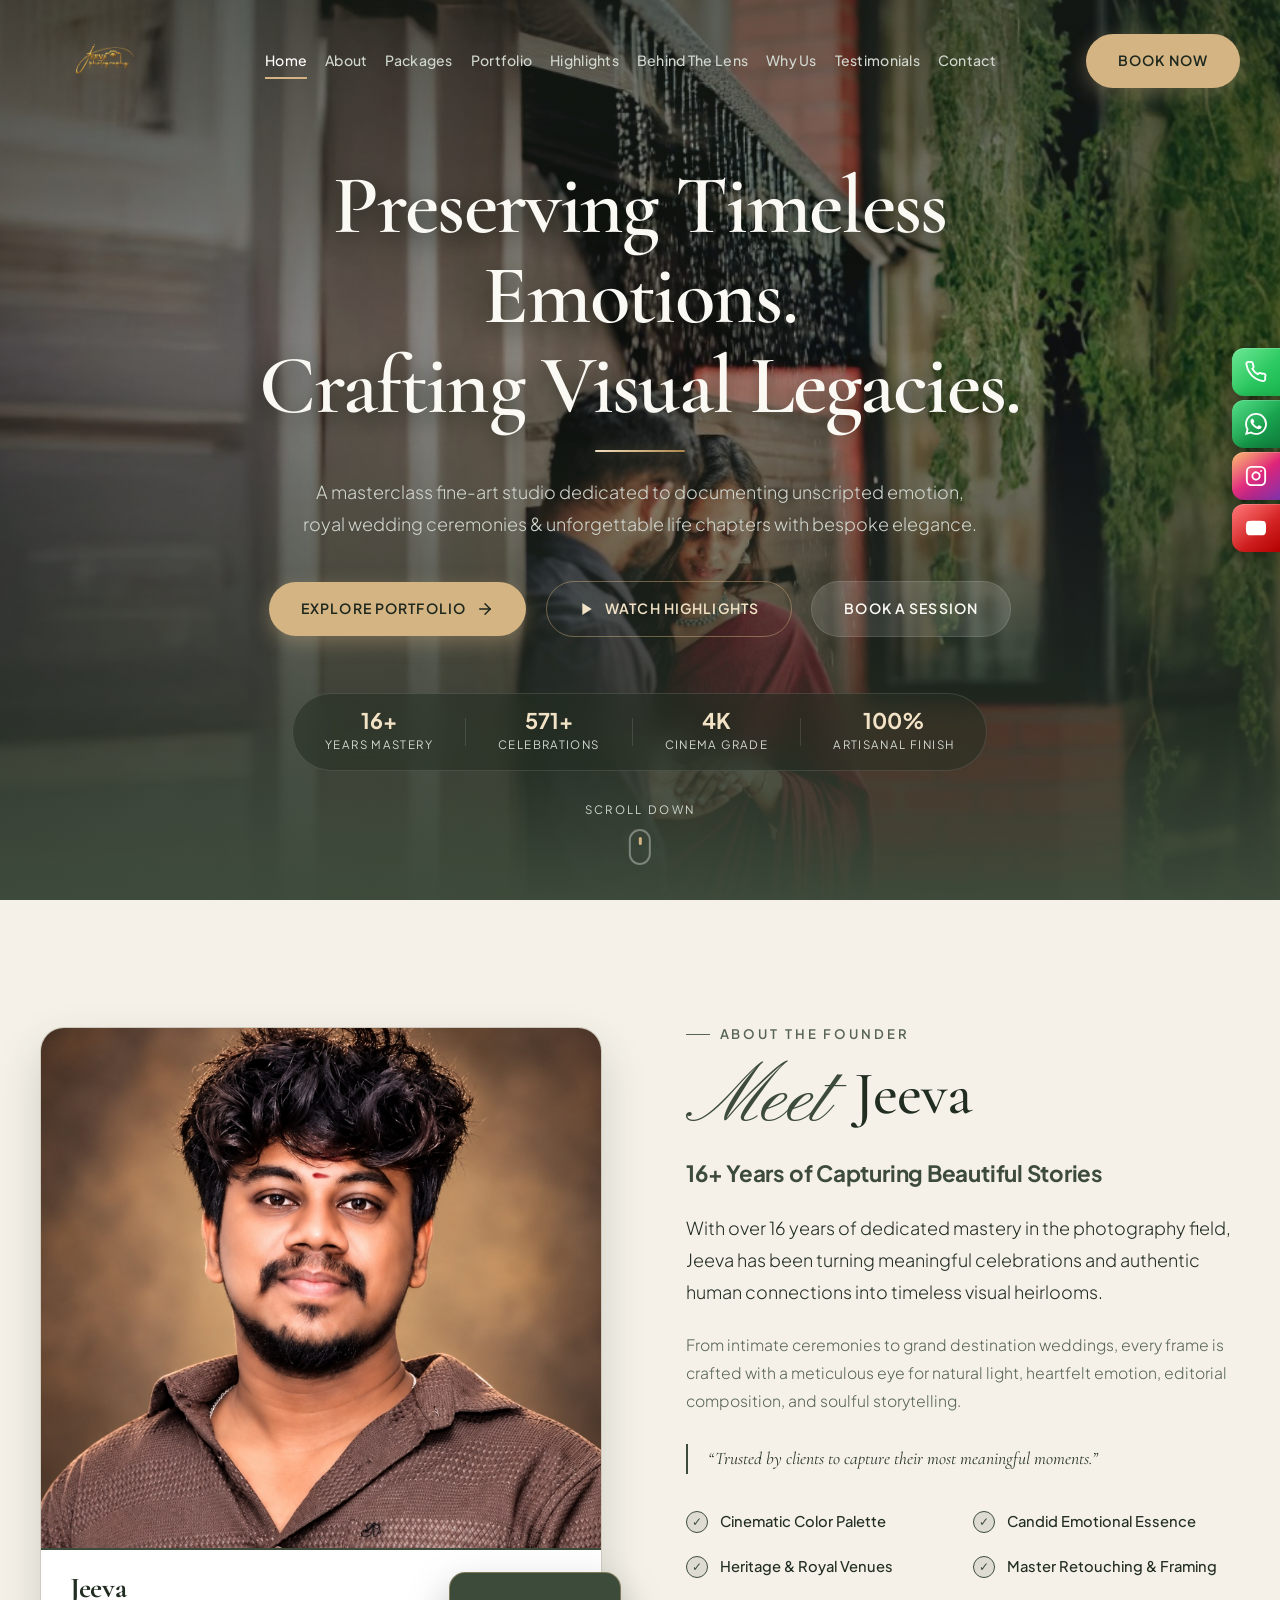
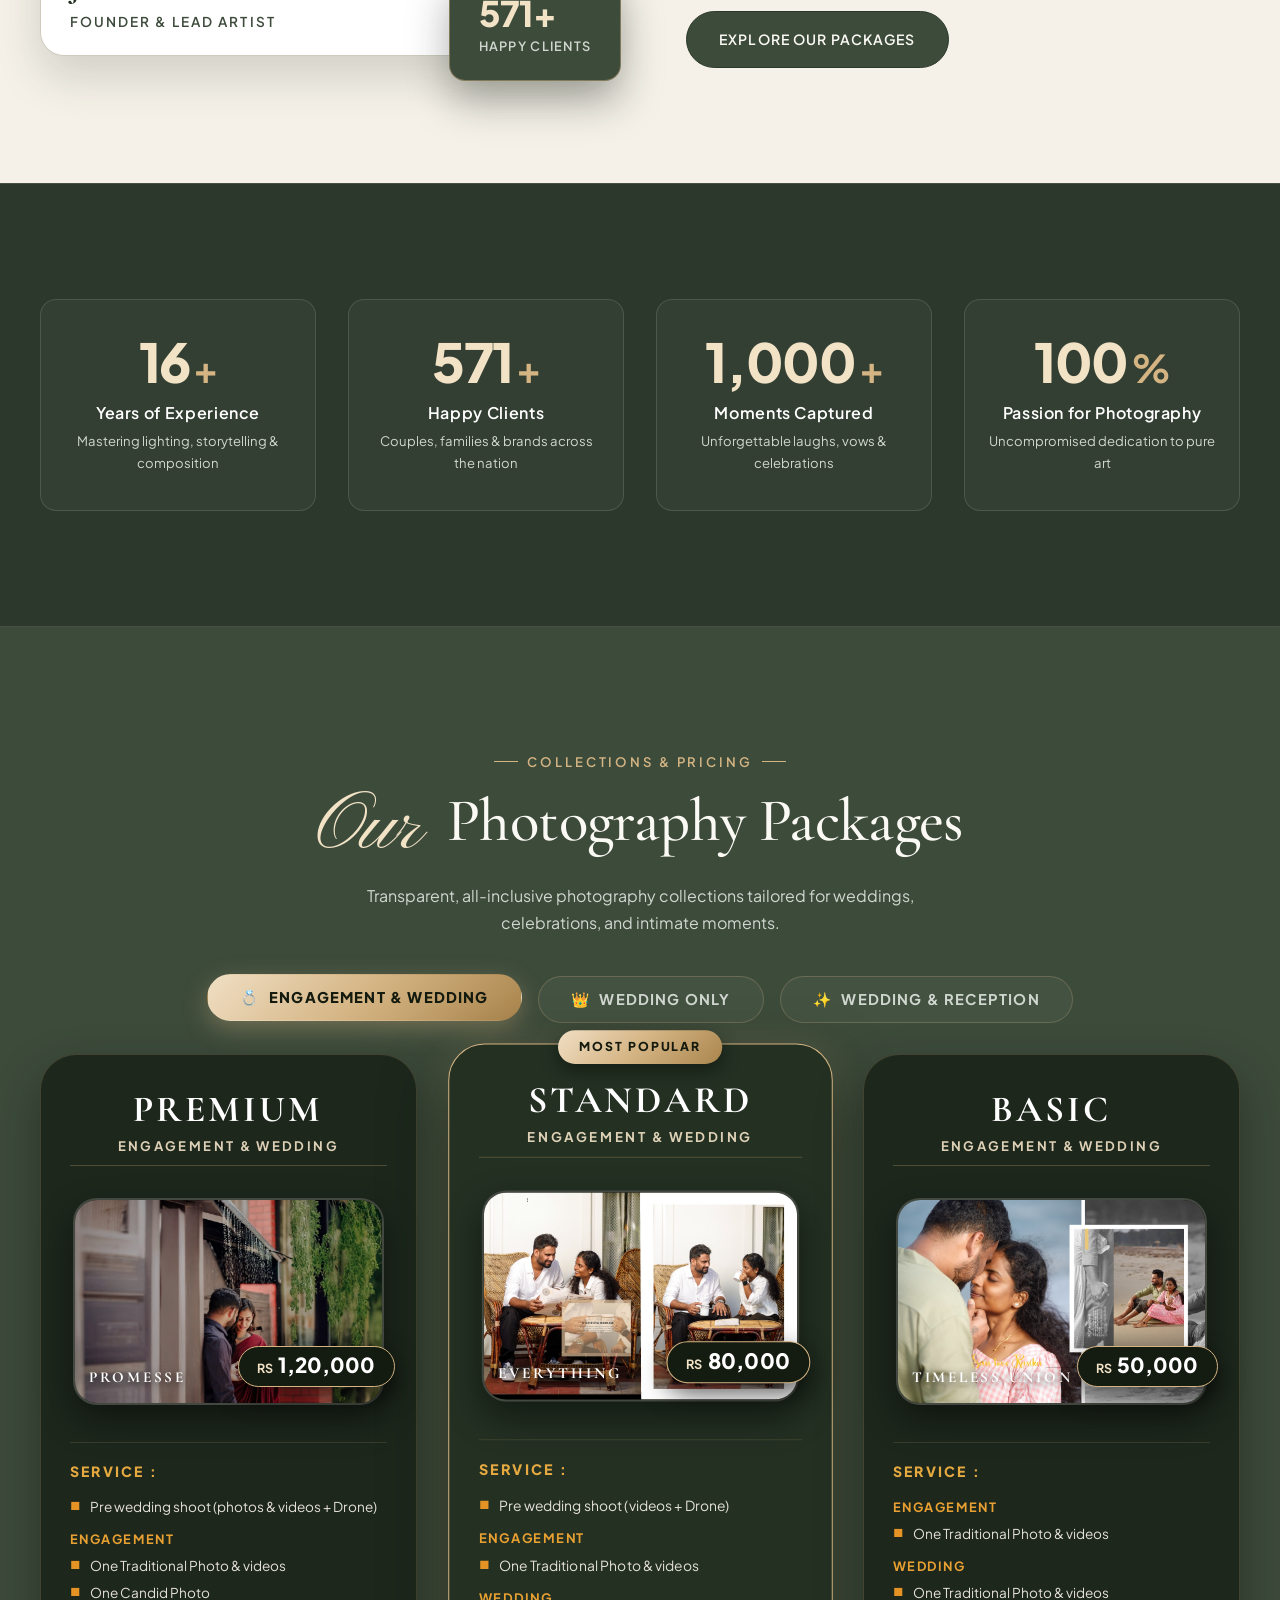
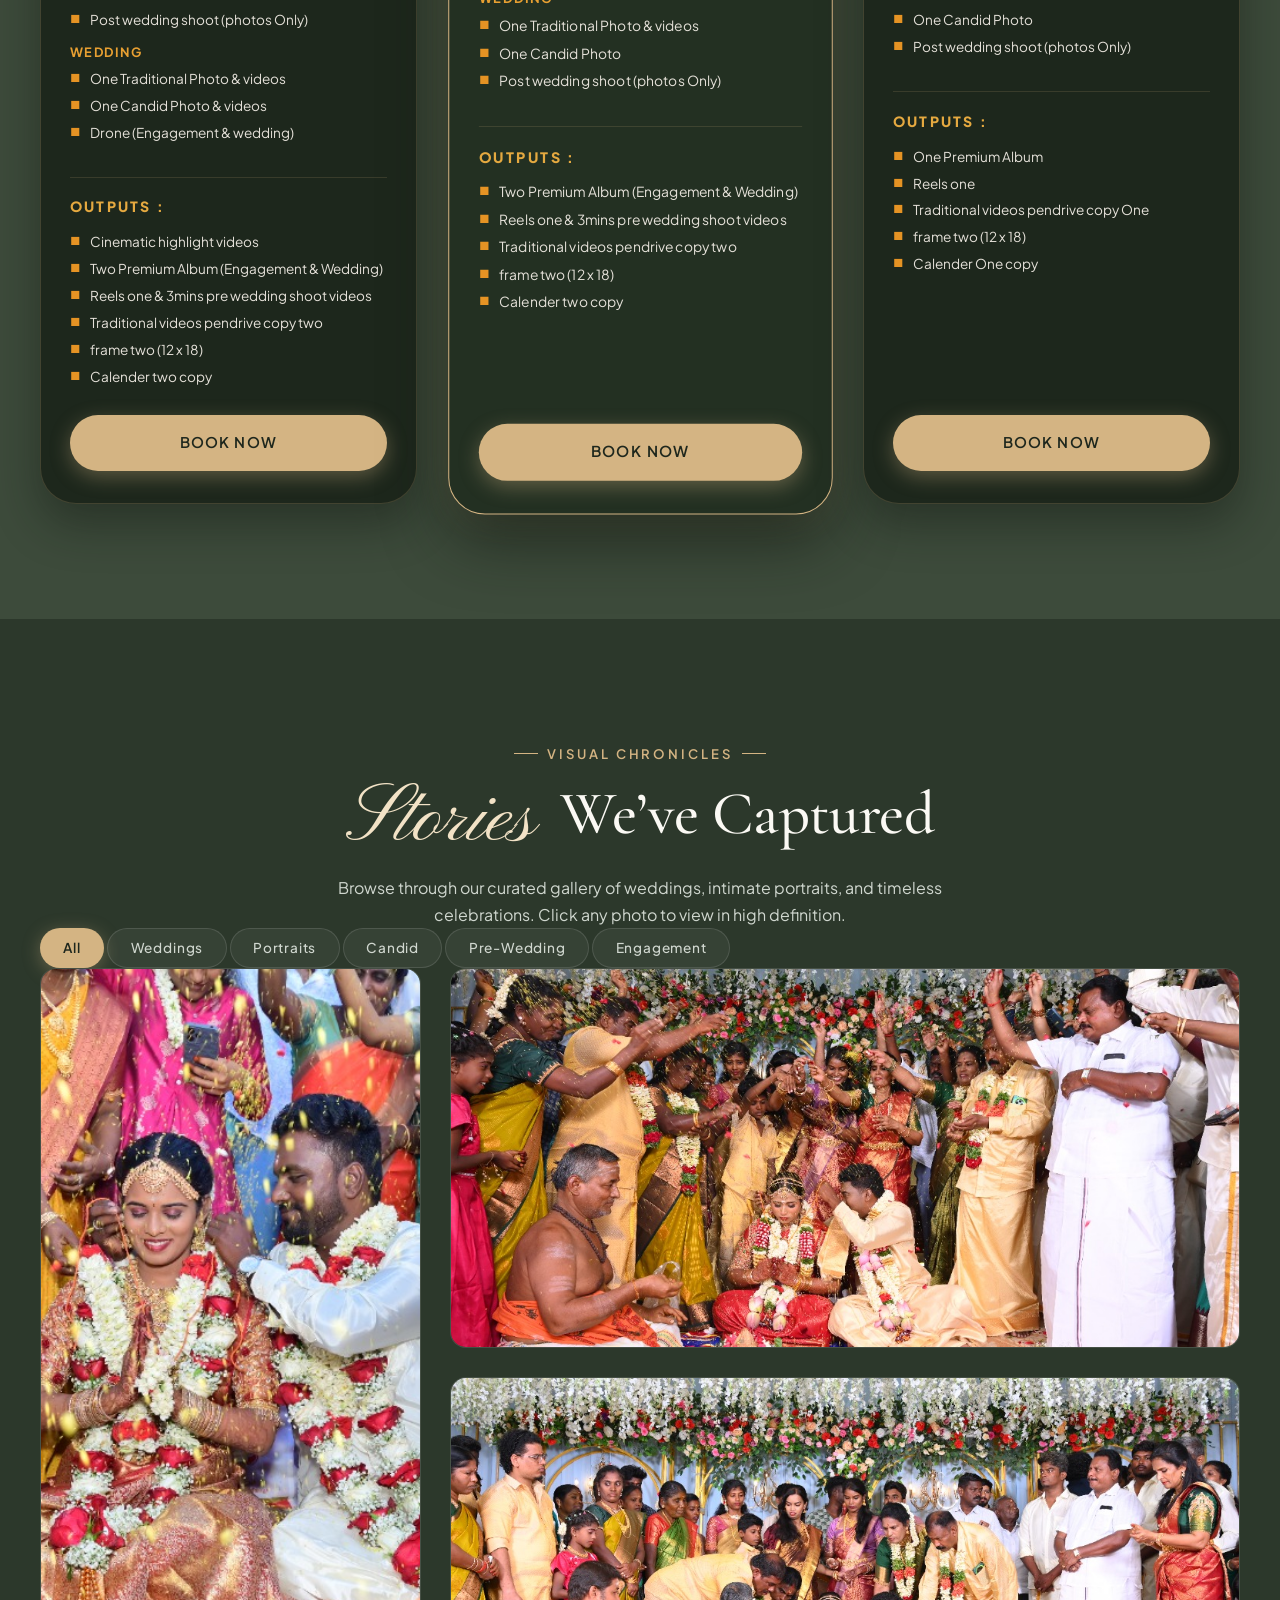
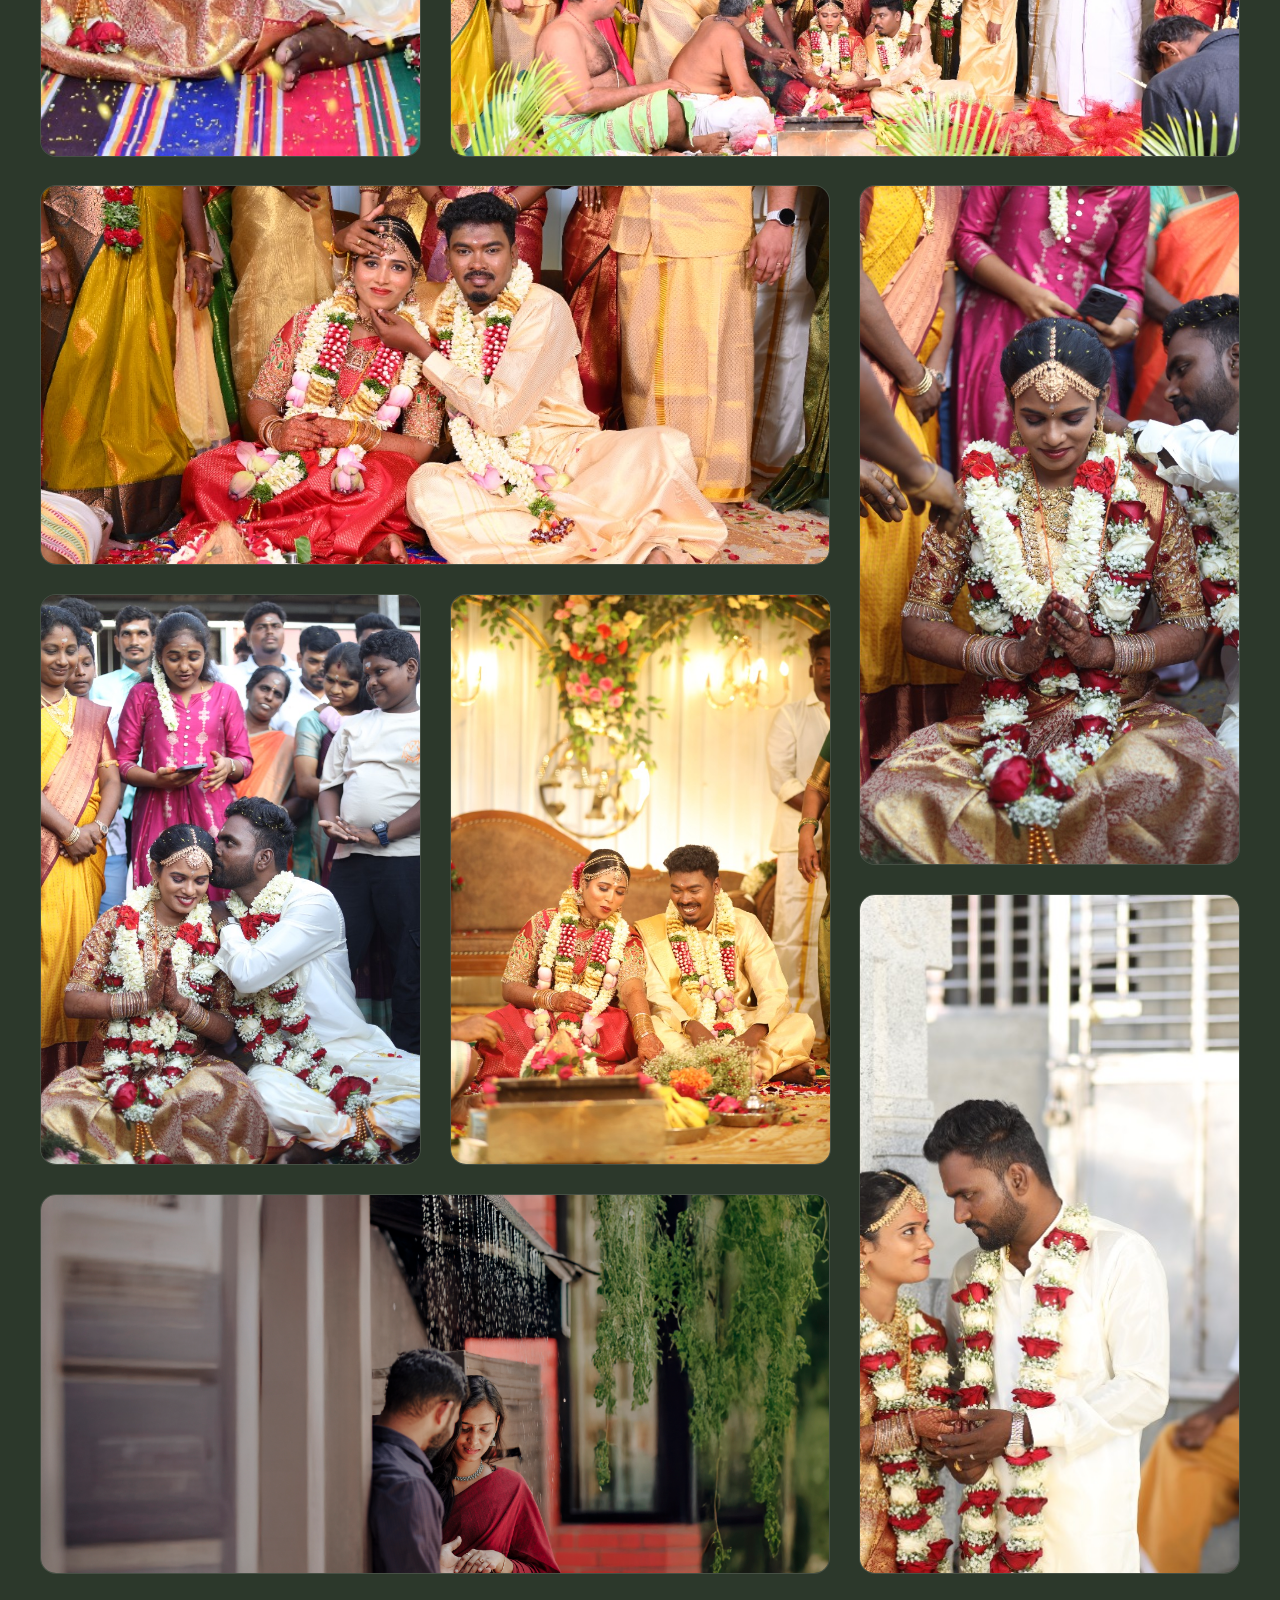
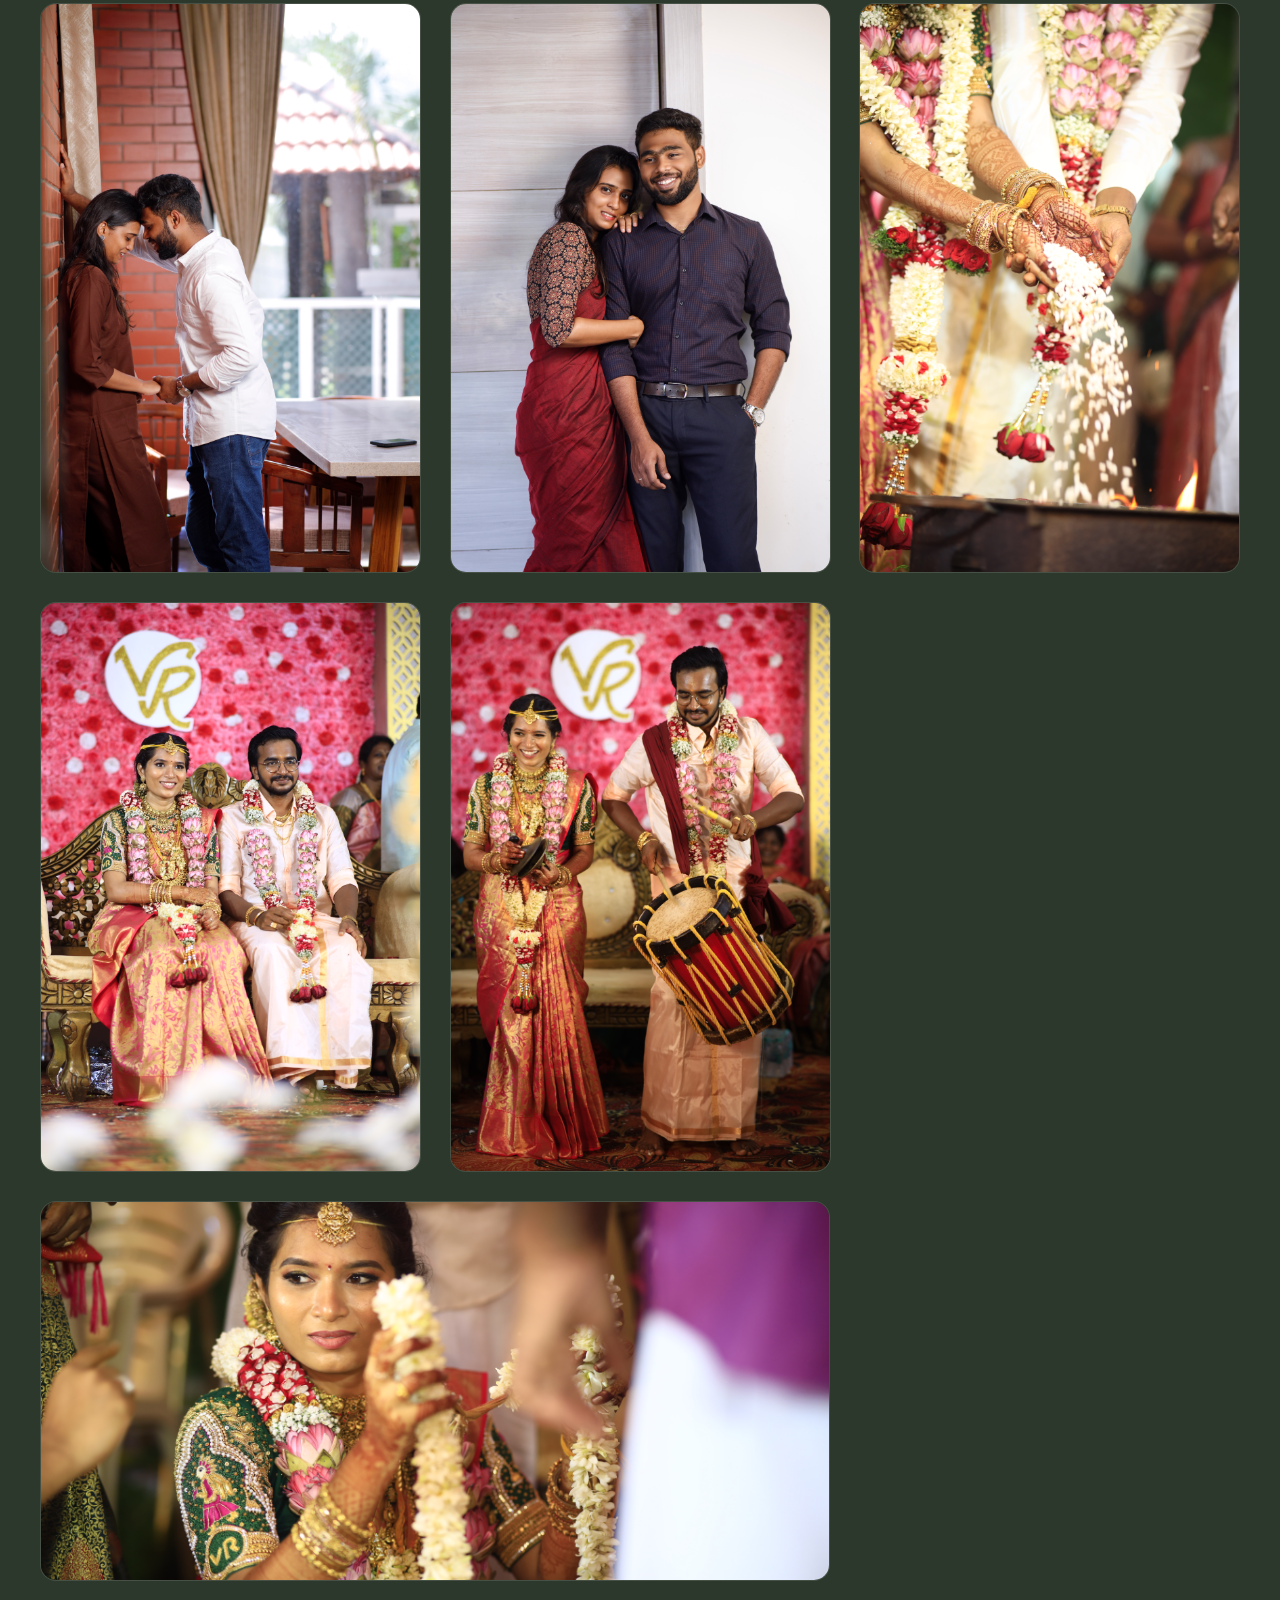
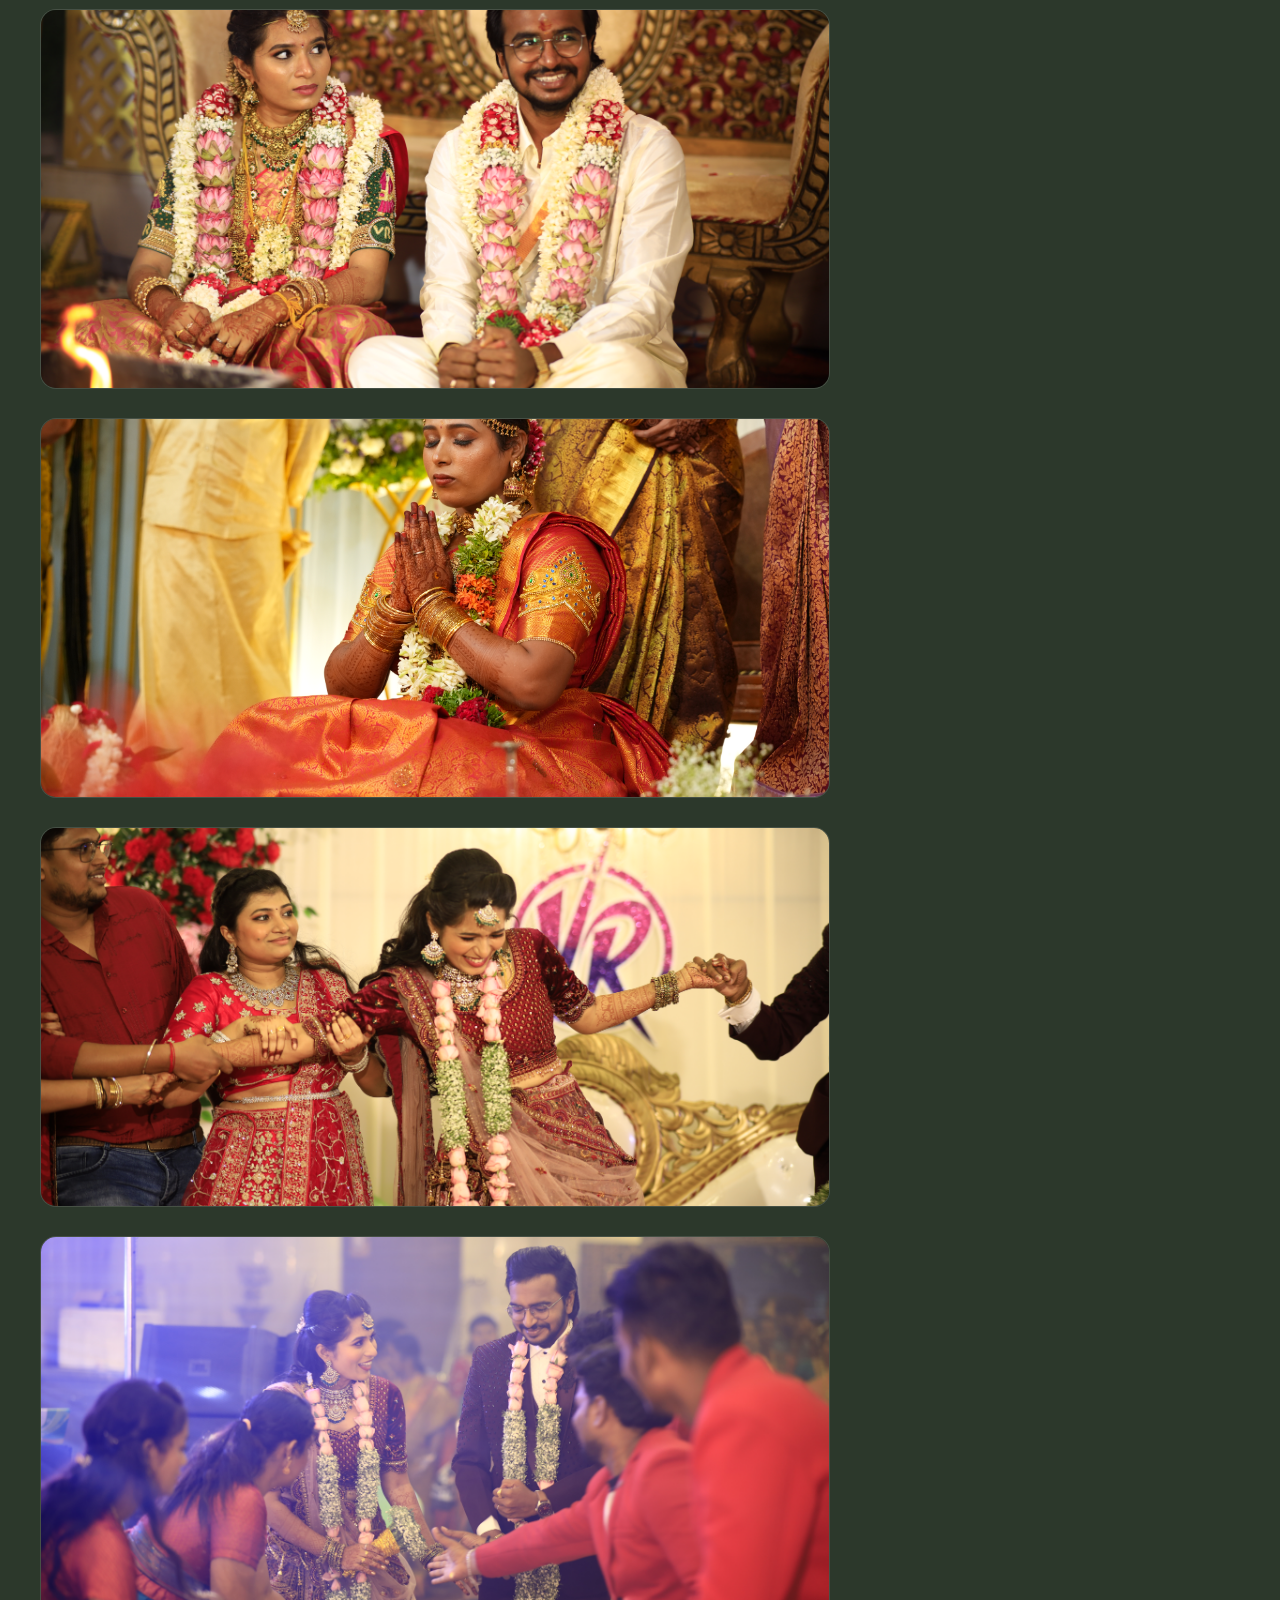
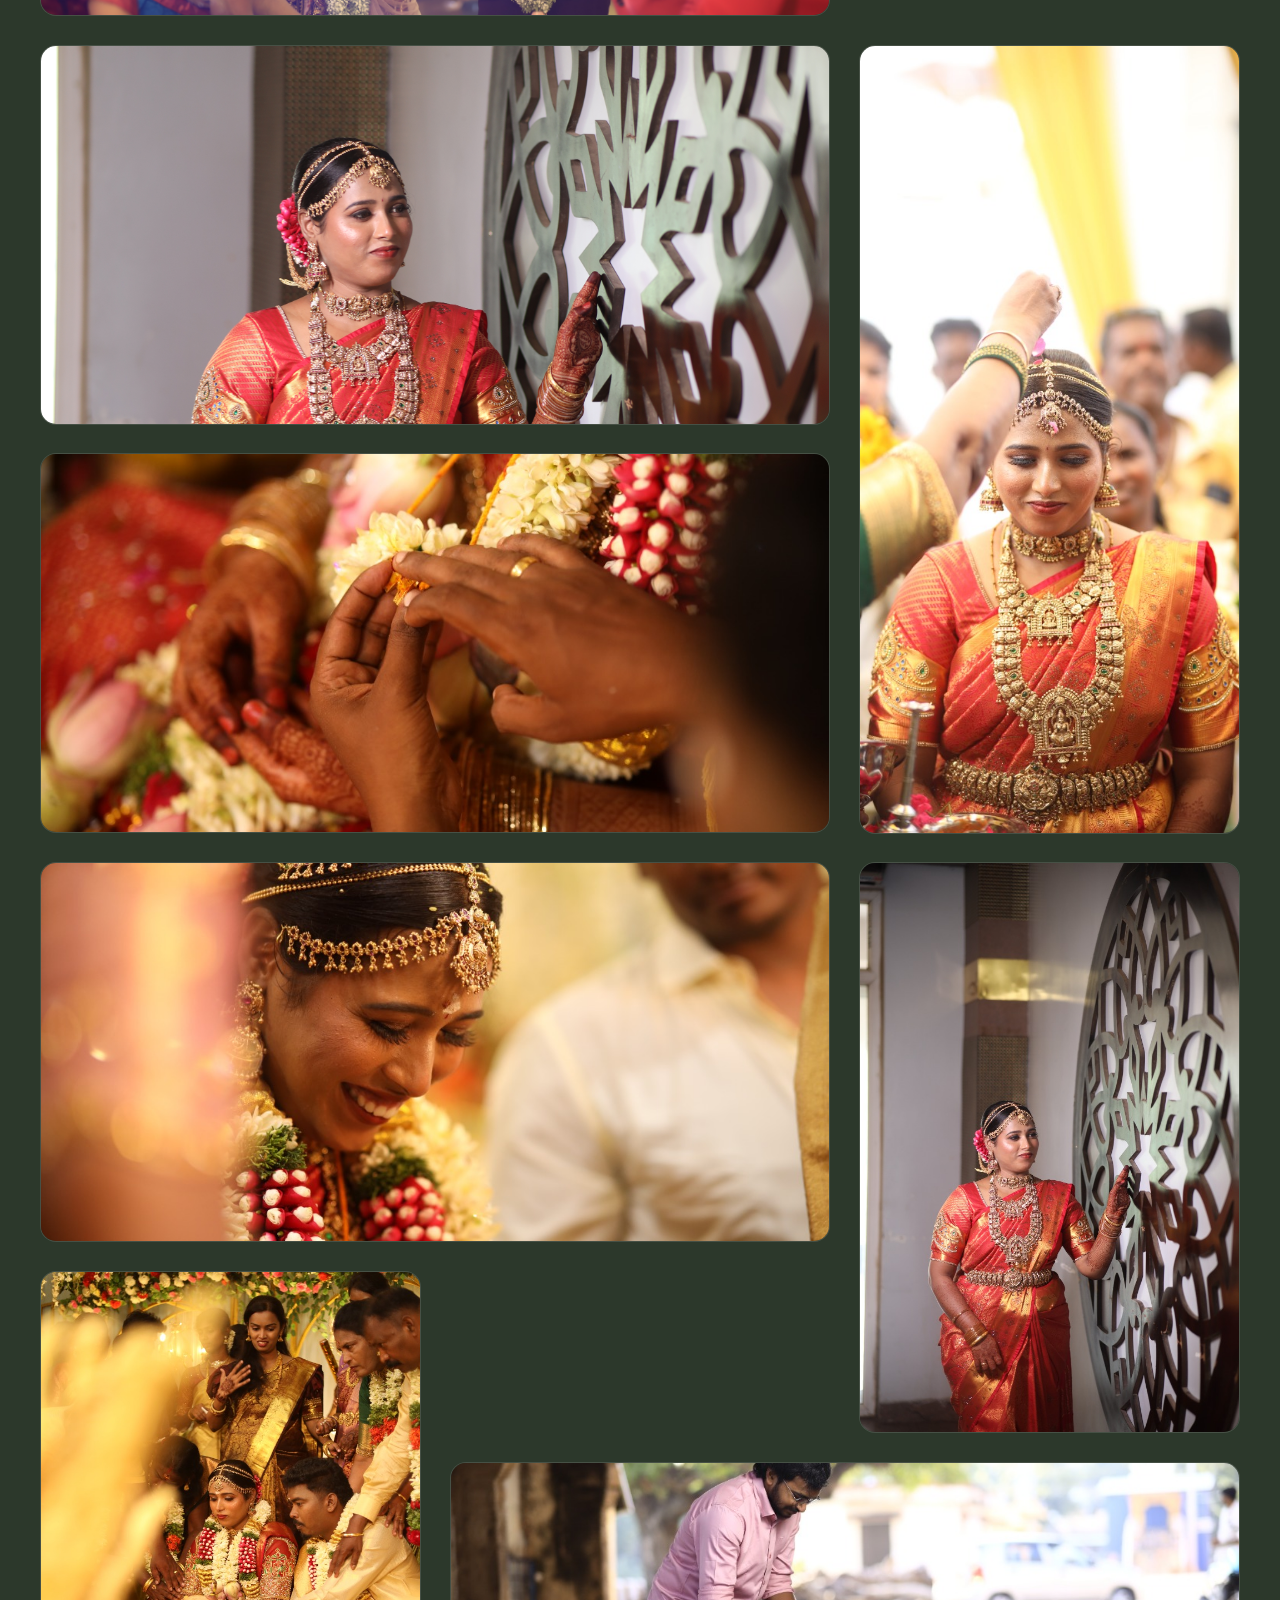
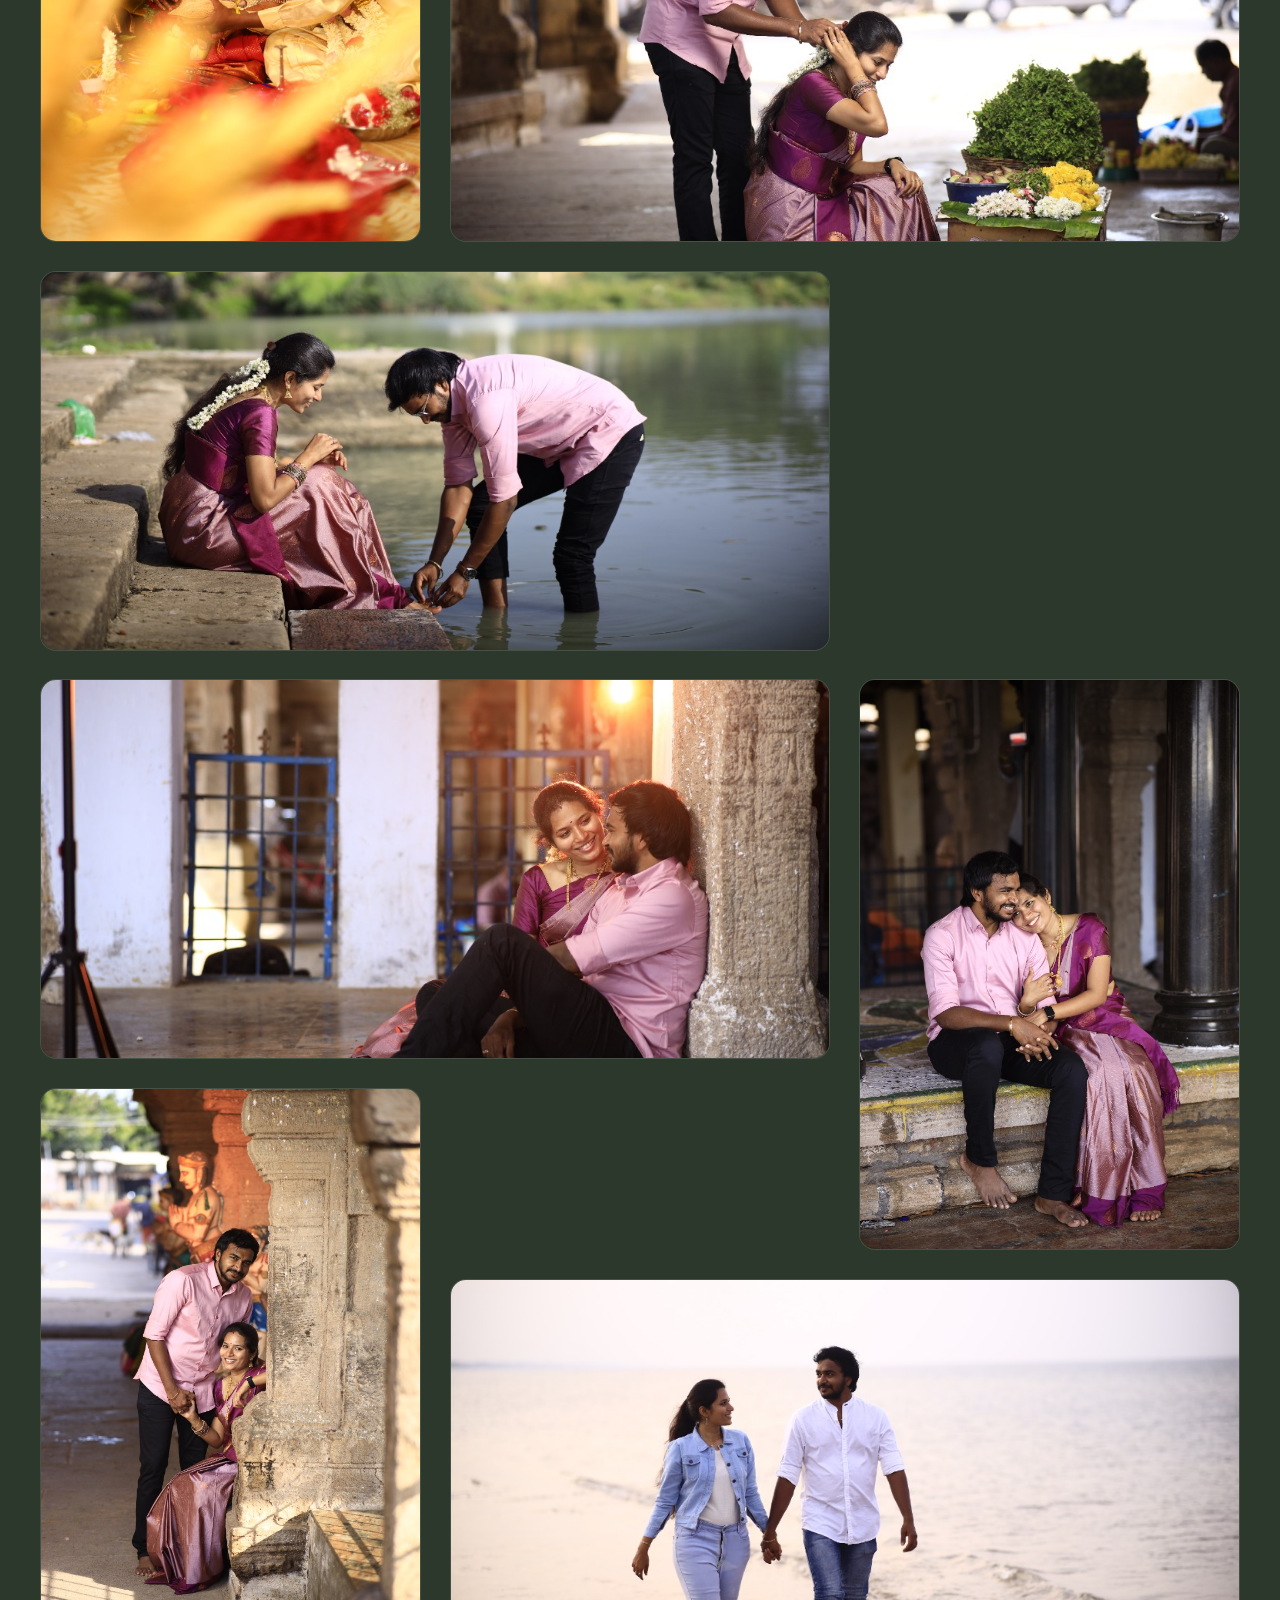
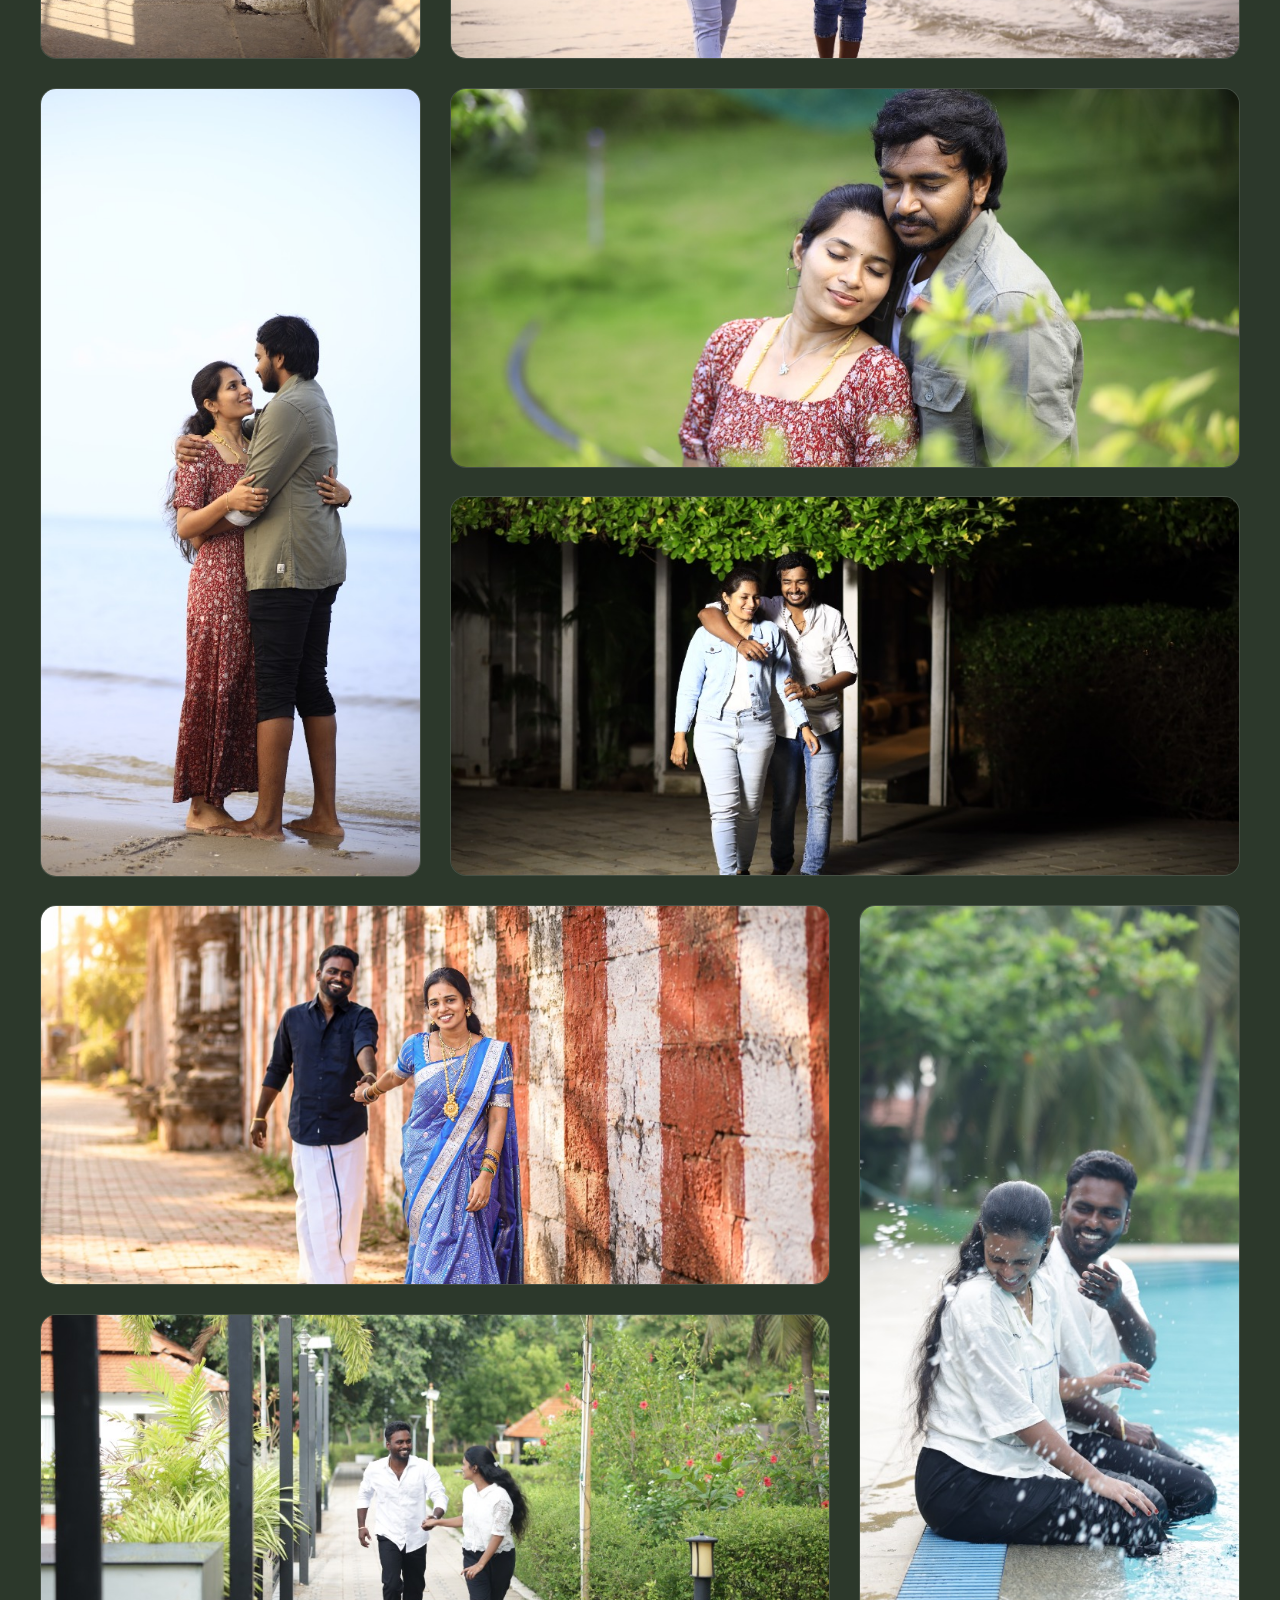
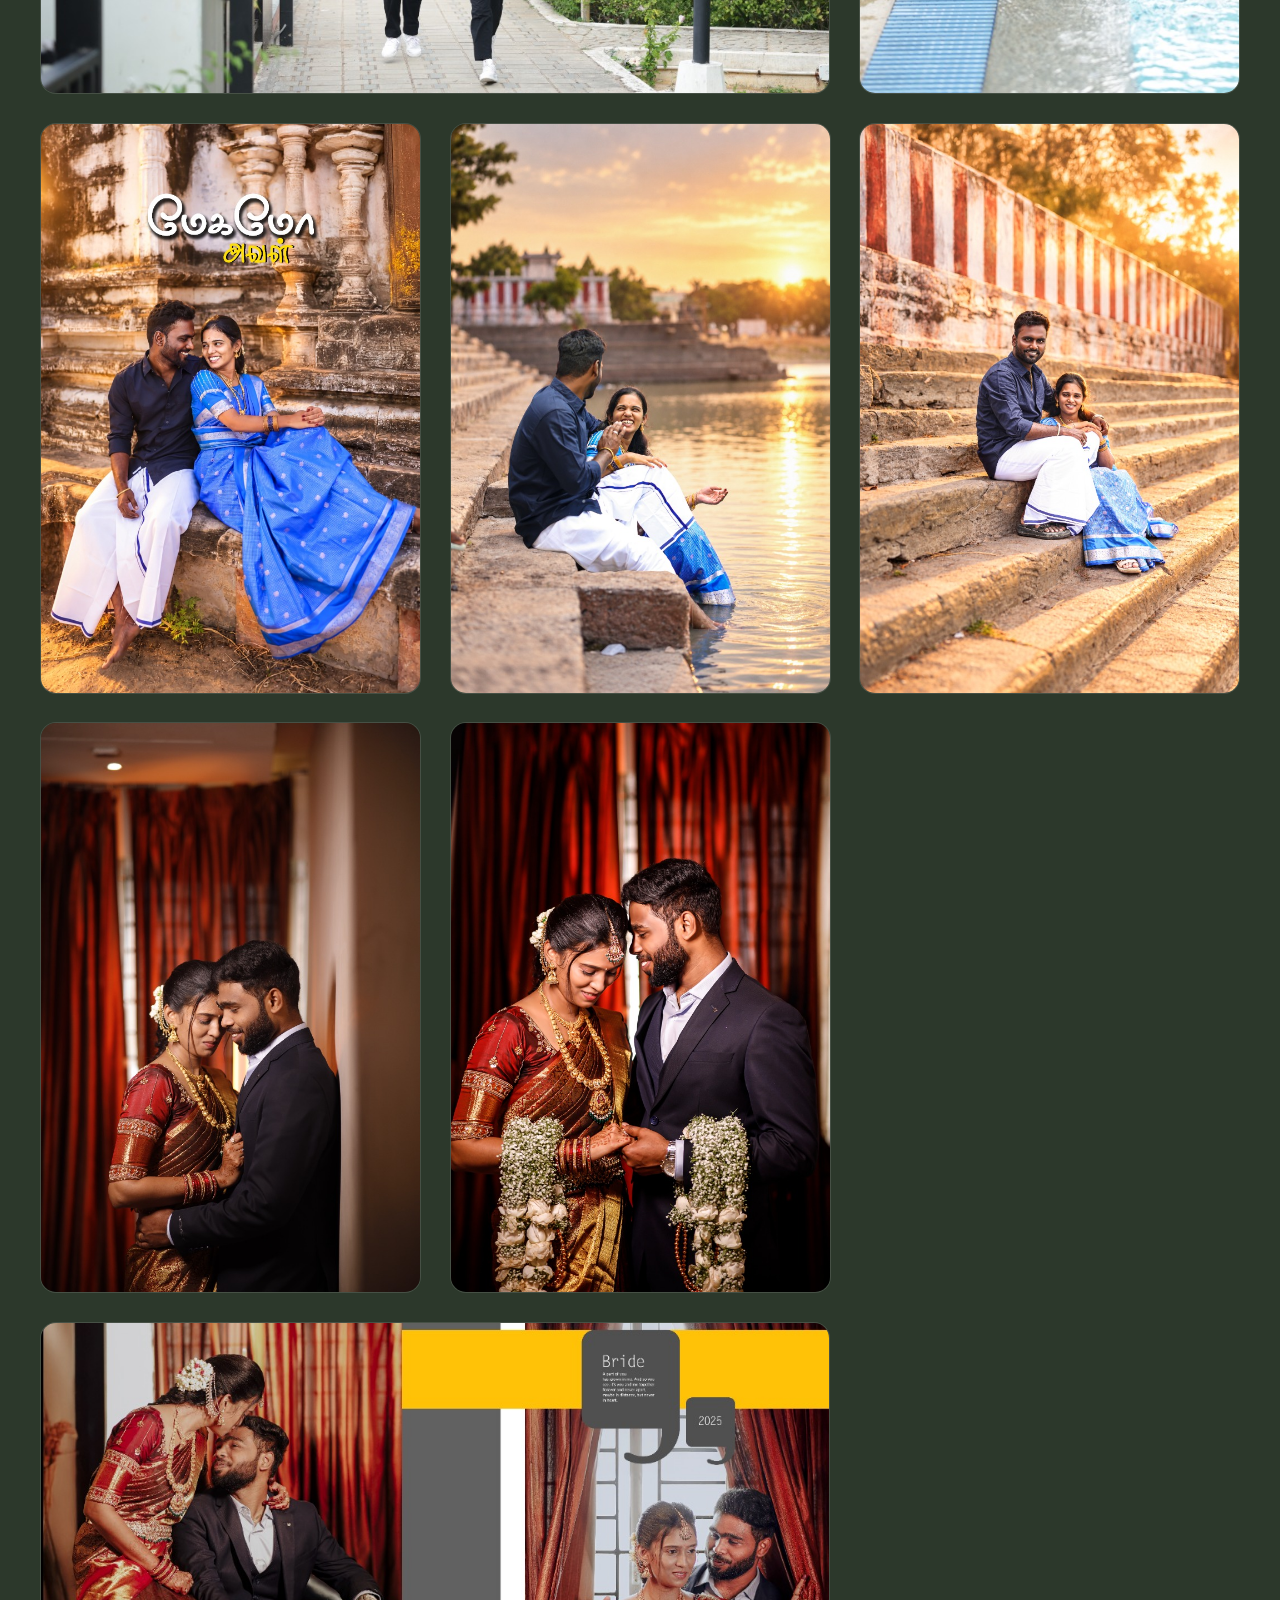
==== commit 4fed0391: "Add files via upload" ====
--- a/index.html
+++ b/index.html
@@ -16,8 +16,8 @@
   <link href="https://fonts.googleapis.com/css2?family=Cormorant+Garamond:ital,wght@0,400;0,500;0,600;0,700;1,400;1,600;1,700&family=Playfair+Display:ital,wght@0,400;0,600;0,700;1,400;1,600&family=Pinyon+Script&family=Plus+Jakarta+Sans:wght@300;400;500;600;700&display=swap" rel="stylesheet" />
 
   <!-- Stylesheets -->
-  <link rel="stylesheet" href="css/animations.css?v=4.0_live_update" />
-  <link rel="stylesheet" href="css/style.css?v=4.0_live_update" />
+  <link rel="stylesheet" href="css/animations.css?v=4.1_mobile_fix" />
+  <link rel="stylesheet" href="css/style.css?v=4.1_mobile_fix" />
 </head>
 <body>
 
--- a/css/animations.css
+++ b/css/animations.css
@@ -0,0 +1,113 @@
+/* ==========================================================================
+   JEEVA PHOTOGRAPHY - ANIMATIONS & KEYFRAMES
+   ========================================================================== */
+
+/* Ken Burns Subtle Zoom for Hero */
+@keyframes kenBurns {
+  0% {
+    transform: scale(1) translateY(0);
+  }
+  50% {
+    transform: scale(1.08) translateY(-10px);
+  }
+  100% {
+    transform: scale(1) translateY(0);
+  }
+}
+
+/* Subtle Shimmer for Gold Accents */
+@keyframes goldShimmer {
+  0% {
+    background-position: -200% 0;
+  }
+  100% {
+    background-position: 200% 0;
+  }
+}
+
+/* Pulse for Badges / Scroll Indicators */
+@keyframes bounceSoft {
+  0%, 20%, 50%, 80%, 100% {
+    transform: translateY(0);
+  }
+  40% {
+    transform: translateY(-8px);
+  }
+  60% {
+    transform: translateY(-4px);
+  }
+}
+
+/* Floating animation */
+@keyframes floatElement {
+  0%, 100% {
+    transform: translateY(0px) rotate(0deg);
+  }
+  50% {
+    transform: translateY(-8px) rotate(0.5deg);
+  }
+}
+
+/* Fade In Up Reveal */
+@keyframes fadeInUp {
+  from {
+    opacity: 0;
+    transform: translateY(30px);
+  }
+  to {
+    opacity: 1;
+    transform: translateY(0);
+  }
+}
+
+/* Reveal classes handled by JS IntersectionObserver */
+.reveal {
+  opacity: 0;
+  transform: translateY(35px);
+  transition: opacity 0.85s cubic-bezier(0.16, 1, 0.3, 1), transform 0.85s cubic-bezier(0.16, 1, 0.3, 1);
+  will-change: opacity, transform;
+}
+
+.reveal.active {
+  opacity: 1;
+  transform: translateY(0);
+}
+
+.reveal-delay-1 { transition-delay: 0.15s; }
+.reveal-delay-2 { transition-delay: 0.3s; }
+.reveal-delay-3 { transition-delay: 0.45s; }
+.reveal-delay-4 { transition-delay: 0.6s; }
+
+/* Image reveal overlay effect */
+.img-reveal {
+  position: relative;
+  overflow: hidden;
+}
+
+.img-reveal::after {
+  content: '';
+  position: absolute;
+  top: 0;
+  left: 0;
+  width: 100%;
+  height: 100%;
+  background: var(--bg-primary, #0c0c0c);
+  transform: scaleY(0);
+  transform-origin: top;
+  transition: transform 0.7s cubic-bezier(0.77, 0, 0.175, 1);
+  pointer-events: none;
+  z-index: 2;
+}
+
+.img-reveal.loaded::after {
+  transform: scaleY(0);
+}
+
+/* Glow on hover */
+.gold-glow-hover {
+  transition: all 0.4s ease;
+}
+
+.gold-glow-hover:hover {
+  box-shadow: 0 10px 30px rgba(212, 175, 55, 0.18);
+}
--- a/css/style.css
+++ b/css/style.css
@@ -0,0 +1,4013 @@
+/* ==========================================================================
+   JEEVA PHOTOGRAPHY - EDITORIAL OLIVE GREEN & WARM CREAM LUXURY PALETTE
+   ========================================================================== */
+
+/* 1. CSS VARIABLES & THEME TOKENS */
+:root {
+  /* Editorial Palette inspired by Luxury Photography Studios */
+  --bg-green-primary: #3d4b3b;      /* Reference Rich Olive Forest Green */
+  --bg-green-dark: #2c382b;         /* Deep Forest Olive */
+  --bg-green-deep: #1e271d;         /* Deepest Olive Footer */
+  --bg-green-light: #4c5c4a;        /* Soft Sage Olive */
+  --bg-green-card: rgba(44, 56, 43, 0.75);
+  
+  --bg-cream-primary: #f5f1e8;      /* Warm Linen / Cream Background */
+  --bg-cream-card: #ebe5d8;         /* Cream Section Card */
+  --bg-cream-card-hover: #e3dccd;
+  
+  --text-light: #fbf9f4;            /* Warm Ivory text on green */
+  --text-light-muted: #d0d7cf;      /* Soft sage text */
+  --text-dark: #222d21;             /* Deep olive charcoal text on cream */
+  --text-dark-muted: #586555;       /* Subtext on cream */
+  
+  --gold-primary: #d4b483;          /* Warm Champagne Gold */
+  --gold-light: #f2e2c6;
+  --gold-dark: #a8854f;
+  --gold-gradient: linear-gradient(135deg, #f0dfc4 0%, #d4b483 50%, #aa854d 100%);
+  --gold-glow: rgba(212, 180, 131, 0.28);
+
+  --border-green: rgba(255, 255, 255, 0.12);
+  --border-cream: rgba(44, 56, 43, 0.15);
+  --border-gold: rgba(212, 180, 131, 0.45);
+
+  /* Typography */
+  --font-serif: 'Cormorant Garamond', 'Playfair Display', Georgia, serif;
+  --font-script: 'Pinyon Script', cursive;
+  --font-sans: 'Plus Jakarta Sans', -apple-system, BlinkMacSystemFont, sans-serif;
+
+  /* Spacing */
+  --section-pad-y: clamp(5rem, 9vw, 8rem);
+  --container-max: 1320px;
+  --radius-sm: 8px;
+  --radius-md: 16px;
+  --radius-lg: 24px;
+  --radius-full: 9999px;
+
+  /* Transitions & Shadows */
+  --transition-fast: 0.2s ease;
+  --transition-base: 0.35s cubic-bezier(0.16, 1, 0.3, 1);
+  --shadow-card: 0 15px 35px -5px rgba(20, 28, 19, 0.35);
+  --shadow-gold: 0 10px 30px rgba(212, 180, 131, 0.25);
+}
+
+/* 2. BASE RESETS & GLOBAL STYLES */
+*, *::before, *::after {
+  box-sizing: border-box;
+  margin: 0;
+  padding: 0;
+}
+
+html {
+  scroll-behavior: smooth;
+  font-size: 16px;
+  overflow-x: hidden;
+}
+
+body {
+  background-color: var(--bg-green-primary);
+  color: var(--text-light);
+  font-family: var(--font-sans);
+  font-weight: 400;
+  line-height: 1.7;
+  overflow-x: hidden;
+  -webkit-font-smoothing: antialiased;
+  -moz-osx-font-smoothing: grayscale;
+}
+
+img {
+  max-width: 100%;
+  height: auto;
+  display: block;
+  user-select: none;
+}
+
+a {
+  color: inherit;
+  text-decoration: none;
+  transition: all var(--transition-fast);
+}
+
+button {
+  cursor: pointer;
+  border: none;
+  outline: none;
+  font-family: inherit;
+  background: none;
+}
+
+ul, ol {
+  list-style: none;
+}
+
+/* Container */
+.container {
+  width: 100%;
+  max-width: var(--container-max);
+  margin-left: auto;
+  margin-right: auto;
+  padding-left: clamp(1.25rem, 4vw, 2.5rem);
+  padding-right: clamp(1.25rem, 4vw, 2.5rem);
+}
+
+/* Section Theming: Dark Green vs Warm Cream */
+.theme-green {
+  background-color: var(--bg-green-primary);
+  color: var(--text-light);
+}
+
+.theme-green-dark {
+  background-color: var(--bg-green-dark);
+  color: var(--text-light);
+}
+
+.theme-cream {
+  background-color: var(--bg-cream-primary);
+  color: var(--text-dark);
+}
+
+/* Section Header Typography */
+.section-tag {
+  display: inline-flex;
+  align-items: center;
+  gap: 0.6rem;
+  font-size: 0.82rem;
+  text-transform: uppercase;
+  letter-spacing: 0.22em;
+  font-weight: 600;
+  margin-bottom: 0.85rem;
+}
+
+.theme-green .section-tag, .theme-green-dark .section-tag {
+  color: var(--gold-primary);
+}
+
+.theme-green .section-tag::before, .theme-green-dark .section-tag::before {
+  content: '';
+  width: 1.5rem;
+  height: 1px;
+  background: var(--gold-primary);
+}
+
+.theme-cream .section-tag {
+  color: var(--text-dark-muted);
+}
+
+.theme-cream .section-tag::before {
+  content: '';
+  width: 1.5rem;
+  height: 1px;
+  background: var(--text-dark-muted);
+}
+
+.section-heading {
+  font-family: var(--font-serif);
+  font-size: clamp(2.4rem, 5vw, 3.8rem);
+  font-weight: 500;
+  line-height: 1.15;
+  letter-spacing: -0.01em;
+  margin-bottom: 1.25rem;
+}
+
+.theme-green .section-heading, .theme-green-dark .section-heading {
+  color: var(--text-light);
+}
+
+.theme-cream .section-heading {
+  color: var(--text-dark);
+}
+
+/* Editorial Script Heading Accent */
+.script-accent {
+  font-family: var(--font-script);
+  font-weight: 400;
+  font-size: 1.35em;
+  line-height: 0.8;
+  display: inline-block;
+  margin-right: 0.15em;
+  vertical-align: middle;
+}
+
+.theme-green .script-accent, .theme-green-dark .script-accent {
+  color: var(--gold-light);
+}
+
+.theme-cream .script-accent {
+  color: var(--bg-green-primary);
+}
+
+.section-heading .highlight {
+  font-style: italic;
+  font-family: var(--font-serif);
+}
+
+.theme-green .section-heading .highlight, .theme-green-dark .section-heading .highlight {
+  color: var(--gold-light);
+}
+
+.theme-cream .section-heading .highlight {
+  color: var(--bg-green-primary);
+}
+
+.section-subtext {
+  font-size: clamp(1rem, 1.2vw, 1.12rem);
+  max-width: 640px;
+  line-height: 1.7;
+}
+
+.theme-green .section-subtext, .theme-green-dark .section-subtext {
+  color: var(--text-light-muted);
+}
+
+.theme-cream .section-subtext {
+  color: var(--text-dark-muted);
+}
+
+.text-center {
+  text-align: center;
+}
+
+.text-center .section-tag {
+  justify-content: center;
+}
+
+.text-center .section-tag::after {
+  content: '';
+  width: 1.5rem;
+  height: 1px;
+  background: currentColor;
+}
+
+.text-center .section-subtext {
+  margin-left: auto;
+  margin-right: auto;
+}
+
+/* Section Spacing */
+.section-pad {
+  padding-top: var(--section-pad-y);
+  padding-bottom: var(--section-pad-y);
+  position: relative;
+}
+
+/* 3. BUTTONS & INTERACTIVE PILLS */
+.btn {
+  display: inline-flex;
+  align-items: center;
+  justify-content: center;
+  gap: 0.65rem;
+  font-size: 0.88rem;
+  font-weight: 600;
+  letter-spacing: 0.08em;
+  text-transform: uppercase;
+  padding: 0.95rem 2rem;
+  border-radius: var(--radius-full);
+  transition: all var(--transition-base);
+  position: relative;
+  overflow: hidden;
+  z-index: 1;
+}
+
+.btn-primary {
+  background: var(--gold-primary);
+  color: #1e271d;
+  box-shadow: 0 6px 20px rgba(212, 180, 131, 0.35);
+}
+
+.btn-primary:hover {
+  background: #ecd5b3;
+  transform: translateY(-3px);
+  box-shadow: 0 10px 28px rgba(212, 180, 131, 0.5);
+  color: #121811;
+}
+
+.btn-secondary {
+  background: rgba(255, 255, 255, 0.12);
+  color: var(--text-light);
+  border: 1px solid var(--border-green);
+  backdrop-filter: blur(10px);
+}
+
+.btn-secondary:hover {
+  background: rgba(255, 255, 255, 0.22);
+  border-color: rgba(255, 255, 255, 0.4);
+  transform: translateY(-3px);
+  color: #ffffff;
+}
+
+.btn-cream-dark {
+  background: var(--bg-green-primary);
+  color: var(--text-light);
+  border: 1px solid var(--bg-green-dark);
+}
+
+.btn-cream-dark:hover {
+  background: var(--bg-green-dark);
+  color: var(--gold-light);
+  transform: translateY(-3px);
+  box-shadow: 0 8px 24px rgba(44, 56, 43, 0.3);
+}
+
+.btn-outline-gold {
+  background: transparent;
+  color: var(--gold-light);
+  border: 1px solid var(--border-gold);
+}
+
+.btn-outline-gold:hover {
+  background: var(--gold-primary);
+  color: #1e271d;
+  border-color: transparent;
+  transform: translateY(-2px);
+  box-shadow: var(--shadow-gold);
+}
+
+/* 4. HEADER & NAVBAR */
+.site-header {
+  position: fixed;
+  top: 0;
+  left: 0;
+  width: 100%;
+  z-index: 1000;
+  padding: 1rem 0;
+  transition: all var(--transition-base);
+}
+
+.site-header.scrolled {
+  padding: 0.65rem 0;
+  background: rgba(30, 39, 29, 0.94);
+  backdrop-filter: blur(16px);
+  -webkit-backdrop-filter: blur(16px);
+  border-bottom: 1px solid var(--border-green);
+  box-shadow: 0 10px 30px rgba(20, 28, 19, 0.45);
+}
+
+.nav-container {
+  display: flex;
+  align-items: center;
+  justify-content: space-between;
+}
+
+.brand-logo {
+  display: flex;
+  align-items: center;
+}
+
+.brand-logo-img {
+  height: 90px;
+  width: auto;
+  max-width: 280px;
+  object-fit: contain;
+  mix-blend-mode: screen;
+  filter: drop-shadow(0 2px 14px rgba(212, 180, 131, 0.45));
+  transition: transform var(--transition-base), filter var(--transition-base), height var(--transition-base);
+}
+
+.site-header.scrolled .brand-logo-img {
+  height: 72px;
+}
+
+.brand-logo:hover .brand-logo-img {
+  transform: scale(1.05);
+  filter: drop-shadow(0 4px 20px rgba(212, 180, 131, 0.75));
+}
+
+.footer-logo-img {
+  height: 100px;
+  max-width: 320px;
+  margin-bottom: 1rem;
+}
+
+.nav-menu {
+  display: flex;
+  align-items: center;
+  gap: clamp(0.85rem, 1.4vw, 1.6rem);
+}
+
+.nav-link {
+  color: var(--text-light-muted);
+  font-size: 0.88rem;
+  font-weight: 500;
+  letter-spacing: 0.02em;
+  position: relative;
+  padding: 0.35rem 0;
+  white-space: nowrap;
+  transition: color var(--transition-fast);
+}
+
+.nav-link::after {
+  content: '';
+  position: absolute;
+  bottom: 0;
+  left: 50%;
+  width: 0;
+  height: 1.5px;
+  background: var(--gold-primary);
+  transition: all var(--transition-fast);
+  transform: translateX(-50%);
+}
+
+.nav-link:hover, .nav-link.active {
+  color: #ffffff;
+}
+
+.nav-link:hover::after, .nav-link.active::after {
+  width: 100%;
+}
+
+.nav-actions {
+  display: flex;
+  align-items: center;
+  gap: 1.2rem;
+}
+
+/* Mobile Toggle */
+.mobile-menu-toggle {
+  display: none;
+  flex-direction: column;
+  justify-content: center;
+  gap: 6px;
+  width: 42px;
+  height: 42px;
+  border-radius: var(--radius-sm);
+  background: rgba(255, 255, 255, 0.08);
+  border: 1px solid var(--border-green);
+  padding: 8px;
+  z-index: 1001;
+}
+
+.mobile-menu-toggle span {
+  display: block;
+  height: 2px;
+  width: 100%;
+  background-color: var(--text-light);
+  border-radius: 2px;
+  transition: all 0.3s ease;
+}
+
+.mobile-menu-toggle.active span:nth-child(1) {
+  transform: translateY(8px) rotate(45deg);
+}
+
+.mobile-menu-toggle.active span:nth-child(2) {
+  opacity: 0;
+}
+
+.mobile-menu-toggle.active span:nth-child(3) {
+  transform: translateY(-8px) rotate(-45deg);
+}
+
+/* 5. HERO SECTION */
+.hero-section {
+  position: relative;
+  min-height: 100vh;
+  min-height: 100dvh;
+  display: flex;
+  align-items: center;
+  justify-content: center;
+  overflow: hidden;
+  padding-top: 6rem;
+  padding-bottom: 4rem;
+  background-color: var(--bg-green-primary);
+}
+
+.hero-background {
+  position: absolute;
+  top: 0;
+  left: 0;
+  width: 100%;
+  height: 100%;
+  z-index: 1;
+  overflow: hidden;
+}
+
+.hero-slide {
+  position: absolute;
+  top: 0;
+  left: 0;
+  width: 100%;
+  height: 100%;
+  opacity: 0;
+  visibility: hidden;
+  transition: opacity 1.1s cubic-bezier(0.4, 0, 0.2, 1), transform 6s ease-out;
+  transform: scale(1.02);
+  z-index: 1;
+}
+
+.hero-slide.active {
+  opacity: 1;
+  visibility: visible;
+  transform: scale(1.06);
+  z-index: 2;
+}
+
+.hero-bg-img {
+  width: 100%;
+  height: 100%;
+  object-fit: cover;
+  object-position: center 25%;
+  filter: brightness(0.88) contrast(1.05);
+}
+
+.hero-img-couple,
+.hero-slide:nth-child(1) .hero-bg-img {
+  object-position: 20% 20%;
+}
+
+.hero-img-bridal,
+.hero-slide:nth-child(2) .hero-bg-img {
+  object-position: 50% 20%;
+}
+
+.hero-img-portrait,
+.hero-slide:nth-child(3) .hero-bg-img {
+  object-position: 45% 20%;
+}
+
+.hero-overlay {
+  position: absolute;
+  top: 0;
+  left: 0;
+  width: 100%;
+  height: 100%;
+  background: linear-gradient(
+    180deg, 
+    rgba(34, 44, 33, 0.52) 0%, 
+    rgba(61, 75, 59, 0.2) 40%, 
+    rgba(44, 56, 43, 0.7) 80%, 
+    rgba(61, 75, 59, 0.98) 100%
+  );
+  z-index: 3;
+}
+
+.hero-content {
+  text-align: center;
+  max-width: 900px;
+  margin: 0 auto;
+  position: relative;
+  z-index: 4;
+}
+
+.hero-logo-emblem {
+  margin-bottom: 1.8rem;
+  display: flex;
+  justify-content: center;
+}
+
+.hero-center-logo {
+  height: 155px;
+  width: auto;
+  max-width: 440px;
+  object-fit: contain;
+  mix-blend-mode: screen;
+  filter: drop-shadow(0 6px 25px rgba(212, 180, 131, 0.6));
+  transition: transform 0.5s ease, filter 0.5s ease;
+}
+
+.hero-center-logo:hover {
+  transform: scale(1.06);
+  filter: drop-shadow(0 8px 30px rgba(212, 180, 131, 0.8));
+}
+
+.hero-pill {
+  display: inline-flex;
+  align-items: center;
+  gap: 0.6rem;
+  background: rgba(34, 44, 33, 0.7);
+  border: 1px solid var(--border-gold);
+  backdrop-filter: blur(12px);
+  padding: 0.45rem 1.35rem;
+  border-radius: var(--radius-full);
+  font-size: 0.82rem;
+  font-weight: 500;
+  letter-spacing: 0.18em;
+  text-transform: uppercase;
+  color: var(--gold-light);
+  margin-bottom: 1.25rem;
+  box-shadow: 0 4px 20px rgba(0, 0, 0, 0.3);
+}
+
+.hero-pill-dot {
+  width: 7px;
+  height: 7px;
+  border-radius: 50%;
+  background: var(--gold-primary);
+  box-shadow: 0 0 10px var(--gold-primary);
+}
+
+.hero-studio-name {
+  display: flex;
+  align-items: baseline;
+  justify-content: center;
+  gap: 0.85rem;
+  margin-bottom: 1rem;
+  text-align: center;
+}
+
+.hero-name-script {
+  font-family: var(--font-script);
+  font-size: clamp(3.2rem, 7vw, 5.2rem);
+  color: var(--gold-primary);
+  line-height: 0.9;
+  text-shadow: 0 4px 20px rgba(212, 180, 131, 0.45);
+  display: inline-block;
+  transform: translateY(-4px);
+}
+
+.hero-name-serif {
+  font-family: var(--font-serif);
+  font-size: clamp(1.8rem, 4vw, 3rem);
+  font-weight: 300;
+  letter-spacing: 0.18em;
+  text-transform: uppercase;
+  color: #ffffff;
+  line-height: 1;
+  text-shadow: 0 4px 20px rgba(0, 0, 0, 0.5);
+}
+
+.hero-title {
+  font-family: var(--font-serif);
+  font-size: clamp(2.8rem, 6.5vw, 5.2rem);
+  font-weight: 600;
+  line-height: 1.08;
+  letter-spacing: -0.02em;
+  margin-bottom: 0.5rem;
+  text-shadow: 0 6px 25px rgba(20, 28, 19, 0.8);
+}
+
+.hero-divider {
+  width: 90px;
+  height: 2px;
+  background: var(--gold-gradient);
+  margin: 1.25rem auto 1.5rem;
+  border-radius: var(--radius-full);
+  box-shadow: 0 0 12px rgba(212, 180, 131, 0.5);
+}
+
+/* Hero Quick Trust Bar */
+.hero-trust-bar {
+  display: flex;
+  align-items: center;
+  justify-content: center;
+  gap: 2rem;
+  margin-top: 3.5rem;
+  padding: 1rem 2rem;
+  background: rgba(34, 44, 33, 0.5);
+  border: 1px solid var(--border-green);
+  border-radius: var(--radius-full);
+  backdrop-filter: blur(12px);
+  max-width: fit-content;
+  margin-left: auto;
+  margin-right: auto;
+}
+
+.hero-trust-item {
+  display: flex;
+  flex-direction: column;
+  align-items: center;
+}
+
+.trust-num {
+  font-family: var(--font-sans);
+  font-size: 1.35rem;
+  font-weight: 700;
+  color: var(--gold-light);
+  line-height: 1;
+}
+
+.trust-lbl {
+  font-size: 0.72rem;
+  text-transform: uppercase;
+  letter-spacing: 0.12em;
+  color: var(--text-light-muted);
+  margin-top: 0.2rem;
+}
+
+.hero-trust-sep {
+  width: 1px;
+  height: 28px;
+  background: var(--border-green);
+}
+
+.hero-quote {
+  font-family: var(--font-serif);
+  font-style: italic;
+  font-size: clamp(1.3rem, 2.8vw, 2.1rem);
+  color: var(--gold-light);
+  font-weight: 400;
+  margin-bottom: 1.2rem;
+  letter-spacing: 0.01em;
+}
+
+.hero-subtitle {
+  font-size: clamp(1rem, 1.4vw, 1.2rem);
+  color: var(--text-light-muted);
+  max-width: 680px;
+  margin: 0 auto 2.5rem;
+  line-height: 1.8;
+  font-weight: 300;
+}
+
+.hero-buttons {
+  display: flex;
+  align-items: center;
+  justify-content: center;
+  gap: 1.2rem;
+  flex-wrap: wrap;
+}
+
+.hero-scroll-indicator {
+  position: absolute;
+  bottom: 2.2rem;
+  left: 50%;
+  transform: translateX(-50%);
+  display: flex;
+  flex-direction: column;
+  align-items: center;
+  gap: 0.6rem;
+  color: var(--text-light-muted);
+  font-size: 0.72rem;
+  letter-spacing: 0.2em;
+  text-transform: uppercase;
+  z-index: 3;
+  cursor: pointer;
+}
+
+.hero-scroll-indicator:hover {
+  color: var(--gold-primary);
+}
+
+.scroll-mouse {
+  width: 22px;
+  height: 36px;
+  border: 2px solid rgba(255, 255, 255, 0.35);
+  border-radius: 14px;
+  display: flex;
+  justify-content: center;
+  padding-top: 6px;
+}
+
+.scroll-wheel {
+  width: 3px;
+  height: 8px;
+  background: var(--gold-primary);
+  border-radius: 2px;
+  animation: bounceSoft 2s infinite;
+}
+
+
+
+/* 6. INTRODUCTION / ABOUT SECTION (Warm Cream / Linen Layout as in reference image) */
+.about-grid {
+  display: grid;
+  grid-template-columns: 1fr 1fr;
+  gap: clamp(3rem, 6vw, 5.5rem);
+  align-items: center;
+}
+
+.about-image-wrapper {
+  position: relative;
+}
+
+.founder-portrait-frame {
+  position: relative;
+  background: var(--bg-cream-card);
+  border: 1px solid var(--border-cream);
+  border-radius: var(--radius-lg);
+  overflow: hidden;
+  box-shadow: 0 20px 45px rgba(44, 56, 43, 0.18);
+  transition: transform var(--transition-base), box-shadow var(--transition-base);
+}
+
+.founder-portrait-frame:hover {
+  transform: translateY(-4px);
+  box-shadow: 0 25px 50px rgba(44, 56, 43, 0.24);
+}
+
+.about-img-main {
+  width: 100%;
+  height: 520px;
+  object-fit: cover;
+  object-position: center 20%;
+  display: block;
+}
+
+.founder-caption-card {
+  padding: 1.4rem 1.8rem;
+  background: #ffffff;
+  border-top: 2px solid var(--bg-green-primary);
+  display: flex;
+  flex-direction: column;
+}
+
+.founder-name {
+  font-family: var(--font-serif);
+  font-size: 1.8rem;
+  font-weight: 700;
+  color: var(--text-dark);
+  line-height: 1.1;
+  letter-spacing: -0.01em;
+}
+
+.founder-role {
+  font-size: 0.85rem;
+  font-weight: 600;
+  text-transform: uppercase;
+  letter-spacing: 0.15em;
+  color: var(--bg-green-primary);
+  margin-top: 0.35rem;
+}
+
+.about-floating-badge {
+  position: absolute;
+  bottom: -25px;
+  right: -20px;
+  background: var(--bg-green-primary);
+  border: 1px solid var(--border-gold);
+  color: var(--text-light);
+  backdrop-filter: blur(14px);
+  padding: 1.4rem 1.8rem;
+  border-radius: var(--radius-md);
+  box-shadow: 0 20px 40px rgba(20, 28, 19, 0.35);
+  display: flex;
+  flex-direction: column;
+  animation: floatElement 6s ease-in-out infinite;
+}
+
+.badge-num {
+  font-family: var(--font-sans);
+  font-size: 2.2rem;
+  font-weight: 800;
+  letter-spacing: -0.02em;
+  color: var(--gold-light);
+  line-height: 1;
+}
+
+.badge-label {
+  font-size: 0.8rem;
+  font-weight: 600;
+  text-transform: uppercase;
+  letter-spacing: 0.1em;
+  color: var(--text-light-muted);
+  margin-top: 0.35rem;
+}
+
+.about-floating-experience {
+  position: absolute;
+  top: 30px;
+  left: -20px;
+  background: var(--bg-green-dark);
+  border: 1px solid var(--border-gold);
+  color: #fff;
+  backdrop-filter: blur(14px);
+  padding: 0.9rem 1.4rem;
+  border-radius: var(--radius-sm);
+  display: flex;
+  align-items: center;
+  gap: 0.75rem;
+  box-shadow: 0 15px 30px rgba(20, 28, 19, 0.3);
+}
+
+.exp-icon {
+  color: var(--gold-primary);
+  font-size: 1.3rem;
+}
+
+.exp-text {
+  font-size: 0.8rem;
+  font-weight: 600;
+  text-transform: uppercase;
+  letter-spacing: 0.08em;
+  color: #fff;
+}
+
+.about-text-content {
+  padding-left: 0.5rem;
+}
+
+.about-lead-text {
+  font-size: 1.12rem;
+  margin-bottom: 1.4rem;
+  line-height: 1.8;
+  font-weight: 300;
+}
+
+.about-features-list {
+  display: grid;
+  grid-template-columns: 1fr 1fr;
+  gap: 1.25rem;
+  margin: 2rem 0;
+}
+
+.about-feature-item {
+  display: flex;
+  align-items: flex-start;
+  gap: 0.75rem;
+}
+
+.feature-check-icon {
+  width: 22px;
+  height: 22px;
+  border-radius: 50%;
+  background: rgba(61, 75, 59, 0.12);
+  border: 1px solid var(--bg-green-primary);
+  color: var(--bg-green-primary);
+  display: flex;
+  align-items: center;
+  justify-content: center;
+  font-size: 0.75rem;
+  flex-shrink: 0;
+  margin-top: 2px;
+}
+
+.feature-item-text {
+  font-size: 0.92rem;
+  font-weight: 500;
+}
+
+.about-quote-box {
+  border-left: 2px solid var(--bg-green-primary);
+  padding-left: 1.25rem;
+  margin: 1.8rem 0 2.2rem;
+  font-family: var(--font-serif);
+  font-style: italic;
+  font-size: 1.1rem;
+  color: var(--bg-green-dark);
+}
+
+/* 7. EXPERIENCE / STATS COUNTER SECTION (Dark Olive Green) */
+.stats-section {
+  background: var(--bg-green-dark);
+  border-top: 1px solid var(--border-green);
+  border-bottom: 1px solid var(--border-green);
+}
+
+.stats-grid {
+  display: grid;
+  grid-template-columns: repeat(4, 1fr);
+  gap: 2rem;
+}
+
+.stat-card {
+  text-align: center;
+  padding: 2.2rem 1.5rem;
+  background: rgba(255, 255, 255, 0.04);
+  border: 1px solid var(--border-green);
+  border-radius: var(--radius-md);
+  transition: all var(--transition-base);
+  position: relative;
+  overflow: hidden;
+}
+
+.stat-card::before {
+  content: '';
+  position: absolute;
+  top: 0;
+  left: 0;
+  width: 100%;
+  height: 3px;
+  background: var(--gold-gradient);
+  opacity: 0;
+  transition: opacity var(--transition-fast);
+}
+
+.stat-card:hover {
+  transform: translateY(-6px);
+  background: rgba(255, 255, 255, 0.08);
+  border-color: var(--border-gold);
+  box-shadow: var(--shadow-gold);
+}
+
+.stat-card:hover::before {
+  opacity: 1;
+}
+
+.stat-number-wrapper {
+  display: flex;
+  align-items: baseline;
+  justify-content: center;
+  gap: 3px;
+  font-family: var(--font-sans);
+  font-size: clamp(2.8rem, 4.2vw, 4.2rem);
+  font-weight: 800;
+  letter-spacing: -0.02em;
+  line-height: 1;
+  margin-bottom: 0.6rem;
+}
+
+.stat-number {
+  font-family: var(--font-sans);
+  color: var(--gold-light);
+  font-weight: 800;
+}
+
+.stat-suffix {
+  font-family: var(--font-sans);
+  color: var(--gold-primary);
+  font-size: clamp(2rem, 3vw, 2.8rem);
+  font-weight: 700;
+}
+
+.stat-title {
+  font-size: 1rem;
+  font-weight: 600;
+  color: #ffffff;
+  letter-spacing: 0.04em;
+  margin-bottom: 0.25rem;
+}
+
+.stat-desc {
+  font-size: 0.82rem;
+  color: var(--text-light-muted);
+}
+
+/* 8. PACKAGES & PRICING SECTION */
+.package-type-tabs {
+  display: flex;
+  justify-content: center;
+  align-items: center;
+  gap: 1rem;
+  margin-top: 2.5rem;
+  margin-bottom: 2rem;
+  flex-wrap: wrap;
+}
+
+.pkg-tab-btn {
+  background: rgba(255, 255, 255, 0.04);
+  border: 1.5px solid rgba(212, 180, 131, 0.25);
+  color: var(--text-light-muted);
+  padding: 0.8rem 2rem;
+  border-radius: 40px;
+  font-family: var(--font-sans);
+  font-size: 0.92rem;
+  font-weight: 700;
+  letter-spacing: 0.08em;
+  text-transform: uppercase;
+  cursor: pointer;
+  transition: all var(--transition-base);
+  display: inline-flex;
+  align-items: center;
+  gap: 0.6rem;
+  backdrop-filter: blur(8px);
+}
+
+.pkg-tab-btn:hover {
+  border-color: var(--gold-primary);
+  color: #ffffff;
+  background: rgba(212, 180, 131, 0.12);
+  transform: translateY(-2px);
+  box-shadow: 0 6px 20px rgba(0, 0, 0, 0.35);
+}
+
+.pkg-tab-btn.active {
+  background: var(--gold-gradient);
+  color: #141a0e;
+  border-color: transparent;
+  box-shadow: 0 8px 24px rgba(212, 180, 131, 0.35);
+  transform: translateY(-2px);
+  font-weight: 800;
+}
+
+.packages-grid {
+  display: grid;
+  grid-template-columns: repeat(3, 1fr);
+  gap: 2.2rem;
+  margin-top: 1.5rem;
+  align-items: stretch;
+}
+
+.package-card {
+  background: #1d271c;
+  border: 1.5px solid rgba(212, 180, 131, 0.2);
+  border-radius: 36px;
+  padding: 2.2rem 1.8rem 2rem;
+  display: flex;
+  flex-direction: column;
+  transition: all var(--transition-base);
+  position: relative;
+  box-shadow: 0 20px 45px rgba(18, 24, 17, 0.45);
+  cursor: pointer;
+}
+
+.package-card.popular-card {
+  background: #233022;
+  border-color: var(--gold-primary);
+  box-shadow: 0 25px 60px rgba(18, 24, 17, 0.65), 0 0 35px rgba(212, 180, 131, 0.2);
+  transform: scale(1.02);
+}
+
+.package-card:hover {
+  transform: translateY(-8px) scale(1.02);
+  border-color: var(--gold-primary);
+  box-shadow: 0 28px 60px rgba(18, 24, 17, 0.75), 0 0 30px rgba(212, 180, 131, 0.28);
+}
+
+.package-card.popular-card:hover {
+  transform: translateY(-8px) scale(1.04);
+}
+
+.popular-badge-pill {
+  position: absolute;
+  top: -14px;
+  left: 50%;
+  transform: translateX(-50%);
+  background: var(--gold-gradient);
+  color: #141a0e;
+  font-size: 0.75rem;
+  font-weight: 800;
+  text-transform: uppercase;
+  letter-spacing: 0.14em;
+  padding: 0.4rem 1.3rem;
+  border-radius: 30px;
+  box-shadow: 0 6px 18px rgba(0, 0, 0, 0.4);
+  z-index: 5;
+}
+
+.package-header-wrap {
+  text-align: center;
+  margin-bottom: 1.2rem;
+}
+
+.package-script-title {
+  font-family: var(--font-serif);
+  font-size: 2.3rem;
+  font-weight: 700;
+  color: #ffffff;
+  text-align: center;
+  line-height: 1.1;
+  letter-spacing: 0.08em;
+  text-transform: uppercase;
+  margin-bottom: 0.25rem;
+}
+
+.package-subtitle-tag {
+  font-family: var(--font-sans);
+  font-size: 0.82rem;
+  font-weight: 700;
+  letter-spacing: 0.18em;
+  color: var(--gold-light);
+  text-transform: uppercase;
+  display: block;
+  opacity: 0.9;
+  border-bottom: 1px solid rgba(212, 180, 131, 0.3);
+  padding-bottom: 0.5rem;
+  margin-bottom: 0.8rem;
+}
+
+.about-sub-gallery {
+  display: grid;
+  grid-template-columns: 1fr 1fr;
+  gap: 0.9rem;
+  margin-top: 1.1rem;
+}
+
+.about-sub-card {
+  position: relative;
+  border-radius: var(--radius-md);
+  overflow: hidden;
+  border: 1.5px solid var(--border-cream);
+  box-shadow: 0 10px 25px rgba(44, 56, 43, 0.12);
+  height: 145px;
+  background: var(--bg-cream-card);
+  transition: transform var(--transition-base), box-shadow var(--transition-base);
+}
+
+.about-sub-card:hover {
+  transform: translateY(-4px);
+  box-shadow: 0 15px 30px rgba(44, 56, 43, 0.22);
+}
+
+.about-sub-img {
+  width: 100%;
+  height: 100%;
+  object-fit: cover;
+  display: block;
+  transition: transform 0.5s ease;
+}
+
+.about-sub-card:hover .about-sub-img {
+  transform: scale(1.05);
+}
+
+.about-sub-tag {
+  position: absolute;
+  bottom: 6px;
+  left: 8px;
+  right: 8px;
+  font-size: 0.7rem;
+  font-weight: 700;
+  letter-spacing: 0.05em;
+  color: #ffffff;
+  background: rgba(20, 26, 14, 0.78);
+  backdrop-filter: blur(6px);
+  padding: 4px 8px;
+  border-radius: 6px;
+  text-align: center;
+  border: 1px solid rgba(212, 180, 131, 0.3);
+}
+
+/* Package Photo Frame with High-Res Overlapping Composition */
+.package-photo-frame {
+  position: relative;
+  margin-bottom: 1.8rem;
+  padding: 0 0.2rem;
+}
+
+.pkg-main-wrap {
+  width: 100%;
+  aspect-ratio: 3 / 2;
+  border-radius: 24px;
+  overflow: hidden;
+  position: relative;
+  background: #0e140a;
+  border: 2px solid rgba(255, 255, 255, 0.22);
+  box-shadow: 0 15px 35px rgba(0, 0, 0, 0.45);
+}
+
+.pkg-main-img {
+  width: 100%;
+  height: 100%;
+  object-fit: cover;
+  object-position: center;
+  display: block;
+  transition: transform 0.6s cubic-bezier(0.25, 1, 0.5, 1);
+}
+
+.package-card:hover .pkg-main-img {
+  transform: scale(1.06);
+}
+
+.pkg-badge-overlay {
+  position: absolute;
+  bottom: 12px;
+  left: 14px;
+  font-family: var(--font-serif);
+  font-size: 0.95rem;
+  font-weight: 700;
+  letter-spacing: 0.18em;
+  color: #ffffff;
+  text-shadow: 0 2px 8px rgba(0, 0, 0, 0.95);
+  z-index: 2;
+}
+
+.pkg-floating-thumb {
+  position: absolute;
+  bottom: -12px;
+  left: -6px;
+  width: 76px;
+  height: 98px;
+  border-radius: 14px;
+  overflow: hidden;
+  border: 2px solid #ffffff;
+  box-shadow: 0 12px 25px rgba(0, 0, 0, 0.6);
+  background: #141a0e;
+  z-index: 3;
+}
+
+.pkg-floating-thumb img {
+  width: 100%;
+  height: 100%;
+  object-fit: cover;
+}
+
+.pkg-floating-thumb.right-thumb {
+  left: auto;
+  right: -6px;
+}
+
+.pkg-price-pill {
+  position: absolute;
+  bottom: 18px;
+  right: -8px;
+  background: #141b11;
+  border: 1.5px solid var(--gold-primary);
+  border-radius: 30px;
+  padding: 0.45rem 1.15rem;
+  display: flex;
+  align-items: baseline;
+  gap: 5px;
+  box-shadow: 0 10px 25px rgba(0, 0, 0, 0.65);
+  z-index: 4;
+}
+
+.price-currency {
+  font-size: 0.78rem;
+  font-weight: 700;
+  color: var(--gold-light);
+  text-transform: uppercase;
+}
+
+.price-amount {
+  font-family: var(--font-sans);
+  font-size: 1.3rem;
+  font-weight: 800;
+  color: #ffffff;
+  line-height: 1;
+}
+
+/* Detailed Structured Package Breakdown */
+.pkg-details-structured {
+  display: flex;
+  flex-direction: column;
+  gap: 1.4rem;
+  margin-top: 0.5rem;
+  margin-bottom: 1.8rem;
+  flex: 1;
+}
+
+.pkg-block-section {
+  border-top: 1px solid rgba(212, 180, 131, 0.15);
+  padding-top: 1.1rem;
+}
+
+.pkg-main-section-title {
+  font-size: 0.88rem;
+  font-weight: 800;
+  letter-spacing: 0.16em;
+  color: #e5a940; /* vivid gold */
+  text-transform: uppercase;
+  margin-bottom: 0.8rem;
+  display: flex;
+  align-items: center;
+  gap: 0.4rem;
+}
+
+.pkg-category-group {
+  margin-bottom: 0.75rem;
+}
+
+.pkg-subgroup-label {
+  font-size: 0.8rem;
+  font-weight: 700;
+  letter-spacing: 0.12em;
+  color: #e8a032; /* warm amber */
+  text-transform: uppercase;
+  margin-top: 0.6rem;
+  margin-bottom: 0.35rem;
+  display: block;
+}
+
+.pkg-square-list {
+  list-style: none;
+  padding: 0;
+  margin: 0;
+  display: flex;
+  flex-direction: column;
+  gap: 0.45rem;
+}
+
+.pkg-square-list li {
+  font-size: 0.85rem;
+  color: rgba(245, 240, 232, 0.92);
+  line-height: 1.45;
+  position: relative;
+  padding-left: 1.25rem;
+}
+
+.pkg-square-list li::before {
+  content: '■';
+  position: absolute;
+  left: 0;
+  top: 1px;
+  color: #e59324; /* orange-amber square */
+  font-size: 0.68rem;
+  line-height: 1.45;
+}
+
+.package-btn-wrap {
+  margin-top: auto;
+}
+
+.package-btn-wrap .btn {
+  width: 100%;
+  justify-content: center;
+  font-size: 0.92rem;
+  padding: 0.95rem 1.2rem;
+}
+}
+
+/* 9. FEATURED PORTFOLIO SECTION */
+.portfolio-filters {
+  display: flex;
+  align-items: center;
+  justify-content: center;
+  gap: 0.8rem;
+  flex-wrap: wrap;
+  margin: 2.8rem 0 3.2rem;
+}
+
+.filter-btn {
+  padding: 0.65rem 1.4rem;
+  font-size: 0.85rem;
+  font-weight: 500;
+  letter-spacing: 0.06em;
+  color: var(--text-light-muted);
+  border-radius: var(--radius-full);
+  border: 1px solid var(--border-green);
+  background: rgba(255, 255, 255, 0.05);
+  transition: all var(--transition-base);
+}
+
+.filter-btn:hover {
+  color: #ffffff;
+  border-color: rgba(255, 255, 255, 0.35);
+  background: rgba(255, 255, 255, 0.1);
+}
+
+.filter-btn.active {
+  background: var(--gold-primary);
+  color: #1e271d;
+  font-weight: 600;
+  border-color: transparent;
+  box-shadow: 0 4px 18px rgba(212, 180, 131, 0.35);
+}
+
+.portfolio-grid {
+  display: grid;
+  grid-template-columns: repeat(3, 1fr);
+  gap: 1.8rem;
+  min-height: 400px;
+}
+
+.portfolio-item {
+  position: relative;
+  border-radius: var(--radius-md);
+  overflow: hidden;
+  height: 380px;
+  cursor: pointer;
+  background: var(--bg-green-dark);
+  border: 1px solid var(--border-green);
+  transition: all var(--transition-base);
+}
+
+.portfolio-item.tall {
+  grid-row: span 2;
+  height: 100%;
+  min-height: 520px;
+}
+
+.portfolio-item.wide {
+  grid-column: span 2;
+}
+
+.portfolio-thumb {
+  width: 100%;
+  height: 100%;
+  object-fit: cover;
+  transition: transform 0.75s cubic-bezier(0.16, 1, 0.3, 1);
+}
+
+.portfolio-hover-overlay {
+  position: absolute;
+  top: 0;
+  left: 0;
+  width: 100%;
+  height: 100%;
+  background: linear-gradient(
+    180deg, 
+    rgba(44, 56, 43, 0.25) 0%, 
+    rgba(44, 56, 43, 0.6) 40%, 
+    rgba(30, 39, 29, 0.95) 100%
+  );
+  display: flex;
+  flex-direction: column;
+  justify-content: flex-end;
+  padding: 1.8rem;
+  opacity: 0;
+  transition: opacity var(--transition-base), transform var(--transition-base);
+  transform: translateY(10px);
+}
+
+.portfolio-item:hover .portfolio-hover-overlay {
+  opacity: 1;
+  transform: translateY(0);
+}
+
+.portfolio-item:hover .portfolio-thumb {
+  transform: scale(1.07);
+}
+
+.portfolio-item:hover {
+  border-color: var(--border-gold);
+  box-shadow: var(--shadow-card);
+}
+
+.portfolio-cat {
+  font-size: 0.72rem;
+  letter-spacing: 0.18em;
+  text-transform: uppercase;
+  color: var(--gold-light);
+  font-weight: 600;
+  margin-bottom: 0.3rem;
+}
+
+.portfolio-caption {
+  font-family: var(--font-serif);
+  font-size: 1.35rem;
+  font-weight: 600;
+  color: #ffffff;
+  line-height: 1.25;
+}
+
+.portfolio-view-icon {
+  position: absolute;
+  top: 1.5rem;
+  right: 1.5rem;
+  width: 42px;
+  height: 42px;
+  border-radius: 50%;
+  background: rgba(30, 39, 29, 0.85);
+  border: 1px solid var(--border-gold);
+  color: var(--gold-light);
+  display: flex;
+  align-items: center;
+  justify-content: center;
+  font-size: 1.1rem;
+  transform: scale(0.8);
+  transition: transform var(--transition-base);
+}
+
+.portfolio-item:hover .portfolio-view-icon {
+  transform: scale(1);
+}
+
+/* 10. BEFORE / AFTER RETOUCHING SHOWCASE */
+.retouch-showcase {
+  margin-top: 5rem;
+  background: var(--bg-green-dark);
+  border-radius: var(--radius-lg);
+  border: 1px solid var(--border-green);
+  padding: 3.5rem;
+  display: grid;
+  grid-template-columns: 1fr 1.2fr;
+  gap: 3.5rem;
+  align-items: center;
+}
+
+.retouch-content h3 {
+  font-family: var(--font-serif);
+  font-size: 2.2rem;
+  color: #ffffff;
+  margin-bottom: 1rem;
+}
+
+.retouch-content p {
+  color: var(--text-light-muted);
+  font-size: 0.98rem;
+  margin-bottom: 1.5rem;
+  line-height: 1.8;
+}
+
+.comparison-slider-container {
+  position: relative;
+  width: 100%;
+  height: 420px;
+  border-radius: var(--radius-md);
+  overflow: hidden;
+  border: 1px solid var(--border-gold);
+  user-select: none;
+}
+
+.comparison-img {
+  position: absolute;
+  top: 0;
+  left: 0;
+  width: 100%;
+  height: 100%;
+  object-fit: cover;
+}
+
+.comparison-img-before {
+  z-index: 1;
+  filter: saturate(0.7) brightness(0.9);
+}
+
+.comparison-img-after-wrapper {
+  position: absolute;
+  top: 0;
+  left: 0;
+  width: 50%;
+  height: 100%;
+  overflow: hidden;
+  z-index: 2;
+  border-right: 2px solid var(--gold-primary);
+}
+
+.comparison-img-after {
+  position: absolute;
+  top: 0;
+  left: 0;
+  width: 100%;
+  height: 100%;
+  object-fit: cover;
+  filter: saturate(1.15) contrast(1.05);
+}
+
+.slider-handle {
+  position: absolute;
+  top: 50%;
+  left: 50%;
+  transform: translate(-50%, -50%);
+  width: 44px;
+  height: 44px;
+  background: var(--gold-primary);
+  border: 3px solid #ffffff;
+  border-radius: 50%;
+  z-index: 3;
+  display: flex;
+  align-items: center;
+  justify-content: center;
+  color: #1e271d;
+  box-shadow: 0 4px 15px rgba(0, 0, 0, 0.6);
+  cursor: ew-resize;
+}
+
+.slider-badge {
+  position: absolute;
+  bottom: 1.2rem;
+  padding: 0.35rem 0.9rem;
+  border-radius: var(--radius-sm);
+  background: rgba(30, 39, 29, 0.85);
+  backdrop-filter: blur(8px);
+  font-size: 0.75rem;
+  text-transform: uppercase;
+  letter-spacing: 0.12em;
+  color: #fff;
+  z-index: 4;
+}
+
+.slider-badge.raw {
+  right: 1.2rem;
+}
+
+.slider-badge.master {
+  left: 1.2rem;
+  color: var(--gold-light);
+  border: 1px solid var(--border-gold);
+}
+
+/* 11. WHY CHOOSE JEEVA PHOTOGRAPHY (Warm Cream / Linen Layout) */
+.why-us-grid {
+  display: grid;
+  grid-template-columns: repeat(3, 1fr);
+  gap: 2rem;
+  margin-top: 3.5rem;
+  margin-bottom: 2.5rem;
+}
+
+.why-card {
+  background: var(--bg-cream-card);
+  border: 1px solid rgba(44, 56, 43, 0.12);
+  border-radius: var(--radius-md);
+  padding: 2.5rem 2.2rem;
+  position: relative;
+  overflow: hidden;
+  transition: transform 0.4s cubic-bezier(0.16, 1, 0.3, 1), box-shadow 0.4s ease, border-color 0.4s ease, background 0.4s ease;
+  display: flex;
+  flex-direction: column;
+  justify-content: space-between;
+}
+
+.why-card:hover {
+  transform: translateY(-6px);
+  background: #ffffff;
+  border-color: var(--gold-dark);
+  box-shadow: 0 18px 40px -10px rgba(44, 56, 43, 0.18);
+}
+
+.why-card-number {
+  position: absolute;
+  top: 1.25rem;
+  right: 1.5rem;
+  font-family: var(--font-serif);
+  font-size: 2.75rem;
+  font-weight: 700;
+  line-height: 1;
+  color: rgba(61, 75, 59, 0.12);
+  pointer-events: none;
+  transition: color 0.4s ease;
+}
+
+.why-card:hover .why-card-number {
+  color: rgba(168, 133, 79, 0.3);
+}
+
+.why-card-icon {
+  width: 58px;
+  height: 58px;
+  border-radius: 50%;
+  background: rgba(61, 75, 59, 0.08);
+  border: 1px solid rgba(61, 75, 59, 0.15);
+  display: flex;
+  align-items: center;
+  justify-content: center;
+  color: var(--bg-green-primary);
+  margin-bottom: 1.5rem;
+  transition: background 0.4s ease, color 0.4s ease, transform 0.4s ease;
+}
+
+.why-card:hover .why-card-icon {
+  background: var(--bg-green-primary);
+  color: var(--gold-light);
+  transform: scale(1.08);
+  border-color: var(--bg-green-primary);
+}
+
+.why-card-tag {
+  display: inline-block;
+  font-size: 0.72rem;
+  font-weight: 700;
+  text-transform: uppercase;
+  letter-spacing: 0.14em;
+  color: var(--gold-dark);
+  margin-bottom: 0.5rem;
+}
+
+.why-card-title {
+  font-family: var(--font-serif);
+  font-size: 1.45rem;
+  font-weight: 600;
+  line-height: 1.25;
+  color: var(--text-dark);
+  margin-bottom: 0.85rem;
+}
+
+.why-card-text {
+  font-size: 0.92rem;
+  line-height: 1.65;
+  color: var(--text-dark-muted);
+}
+
+.why-card-accent {
+  position: absolute;
+  bottom: 0;
+  left: 0;
+  width: 0%;
+  height: 3px;
+  background: var(--gold-gradient);
+  transition: width 0.4s ease;
+}
+
+.why-card:hover .why-card-accent {
+  width: 100%;
+}
+
+.why-us-cta {
+  display: flex;
+  align-items: center;
+  justify-content: space-between;
+  gap: 2rem;
+  background: #ffffff;
+  border: 1px solid rgba(212, 180, 131, 0.45);
+  border-radius: var(--radius-md);
+  padding: 2rem 2.5rem;
+  box-shadow: 0 12px 30px rgba(44, 56, 43, 0.08);
+}
+
+.why-cta-quote {
+  font-family: var(--font-serif);
+  font-size: 1.25rem;
+  font-style: italic;
+  color: var(--text-dark);
+  line-height: 1.4;
+  margin-bottom: 0.35rem;
+}
+
+.why-cta-attr {
+  font-size: 0.82rem;
+  font-weight: 600;
+  text-transform: uppercase;
+  letter-spacing: 0.12em;
+  color: var(--gold-dark);
+}
+
+/* 12. PHOTOGRAPHY PROCESS TIMELINE (Rich Olive Green) */
+.process-steps-wrap {
+  display: grid;
+  grid-template-columns: repeat(4, 1fr);
+  gap: 1.75rem;
+  margin-top: 4rem;
+  margin-bottom: 3.5rem;
+  position: relative;
+}
+
+.process-step {
+  position: relative;
+  display: flex;
+  flex-direction: column;
+}
+
+.process-step-line {
+  position: absolute;
+  top: 24px;
+  left: calc(50% + 28px);
+  width: calc(100% - 56px);
+  height: 2px;
+  background: linear-gradient(90deg, var(--border-gold), rgba(212, 180, 131, 0.2));
+  z-index: 1;
+}
+
+.process-step-marker {
+  width: 48px;
+  height: 48px;
+  border-radius: 50%;
+  background: var(--bg-green-primary);
+  border: 2px solid var(--gold-primary);
+  display: flex;
+  align-items: center;
+  justify-content: center;
+  margin: 0 auto 1.5rem;
+  position: relative;
+  z-index: 2;
+  box-shadow: 0 0 16px rgba(212, 180, 131, 0.35);
+  transition: transform 0.3s ease, background 0.3s ease;
+}
+
+.process-step-marker span {
+  font-family: var(--font-sans);
+  font-size: 0.95rem;
+  font-weight: 700;
+  color: var(--gold-light);
+}
+
+.process-step:hover .process-step-marker {
+  transform: scale(1.12);
+  background: var(--gold-primary);
+}
+
+.process-step:hover .process-step-marker span {
+  color: #1e271d;
+}
+
+.process-step-content {
+  background: rgba(44, 56, 43, 0.55);
+  border: 1px solid var(--border-green);
+  border-radius: var(--radius-md);
+  padding: 1.75rem 1.5rem;
+  backdrop-filter: blur(10px);
+  text-align: center;
+  flex: 1;
+  display: flex;
+  flex-direction: column;
+  align-items: center;
+  transition: transform 0.35s ease, border-color 0.35s ease, background 0.35s ease, box-shadow 0.35s ease;
+}
+
+.process-step:hover .process-step-content {
+  transform: translateY(-5px);
+  background: rgba(44, 56, 43, 0.85);
+  border-color: var(--border-gold);
+  box-shadow: 0 12px 32px rgba(0, 0, 0, 0.35);
+}
+
+.process-step-icon {
+  font-size: 1.8rem;
+  margin-bottom: 0.6rem;
+  line-height: 1;
+}
+
+.process-step-badge {
+  font-size: 0.7rem;
+  font-weight: 700;
+  text-transform: uppercase;
+  letter-spacing: 0.16em;
+  color: var(--gold-primary);
+  margin-bottom: 0.5rem;
+}
+
+.process-step-title {
+  font-family: var(--font-serif);
+  font-size: 1.25rem;
+  font-weight: 600;
+  color: #ffffff;
+  margin-bottom: 0.75rem;
+  line-height: 1.3;
+}
+
+.process-step-desc {
+  font-size: 0.88rem;
+  color: var(--text-light-muted);
+  line-height: 1.6;
+  margin-bottom: 1.25rem;
+  flex: 1;
+}
+
+.process-deliverable {
+  display: inline-flex;
+  align-items: center;
+  gap: 0.45rem;
+  font-size: 0.78rem;
+  font-weight: 600;
+  color: var(--gold-light);
+  background: rgba(212, 180, 131, 0.12);
+  border: 1px solid rgba(212, 180, 131, 0.25);
+  padding: 0.35rem 0.85rem;
+  border-radius: var(--radius-full);
+}
+
+.process-deliverable svg {
+  color: var(--gold-primary);
+  flex-shrink: 0;
+}
+
+.process-bottom-cta {
+  display: flex;
+  align-items: center;
+  justify-content: center;
+  gap: 1.25rem;
+  margin-top: 1rem;
+}
+
+/* 13. TESTIMONIALS SECTION (Rich Olive Green) */
+.testimonials-grid {
+  display: grid;
+  grid-template-columns: repeat(3, 1fr);
+  gap: 2rem;
+  margin-top: 3.5rem;
+}
+
+.testimonial-card {
+  background: var(--bg-green-dark);
+  border: 1px solid var(--border-green);
+  border-radius: var(--radius-lg);
+  padding: 2.6rem 2.2rem;
+  display: flex;
+  flex-direction: column;
+  justify-content: space-between;
+  transition: all var(--transition-base);
+  position: relative;
+}
+
+.testimonial-card::before {
+  content: '“';
+  position: absolute;
+  top: 1.2rem;
+  right: 1.8rem;
+  font-family: var(--font-serif);
+  font-size: 4.5rem;
+  line-height: 1;
+  color: rgba(212, 180, 131, 0.18);
+  pointer-events: none;
+}
+
+.testimonial-card:hover {
+  transform: translateY(-6px);
+  border-color: var(--border-gold);
+  box-shadow: var(--shadow-gold);
+}
+
+.testimonial-stars {
+  display: flex;
+  gap: 4px;
+  color: var(--gold-primary);
+  font-size: 0.95rem;
+  margin-bottom: 1.4rem;
+}
+
+.testimonial-text {
+  font-size: 0.98rem;
+  line-height: 1.8;
+  color: var(--text-light);
+  font-style: italic;
+  margin-bottom: 2rem;
+}
+
+.testimonial-client {
+  display: flex;
+  align-items: center;
+  gap: 0.85rem;
+  padding-top: 1.25rem;
+  border-top: 1px solid rgba(255, 255, 255, 0.1);
+  position: relative;
+}
+
+.testimonial-client::before {
+  content: '';
+  width: 24px;
+  height: 2px;
+  background: var(--gold-primary);
+  border-radius: var(--radius-full);
+}
+
+.client-info h4 {
+  font-family: var(--font-serif);
+  font-size: 1.15rem;
+  font-weight: 600;
+  color: #ffffff;
+  line-height: 1.2;
+}
+
+.client-info span {
+  font-size: 0.78rem;
+  color: var(--gold-light);
+  letter-spacing: 0.04em;
+  display: block;
+  margin-top: 0.2rem;
+}
+
+/* 14. CALL TO ACTION SECTION */
+.cta-section {
+  position: relative;
+  padding: 7rem 0;
+  overflow: hidden;
+  text-align: center;
+}
+
+.cta-bg {
+  position: absolute;
+  top: 0;
+  left: 0;
+  width: 100%;
+  height: 100%;
+  z-index: 1;
+}
+
+.cta-bg img {
+  width: 100%;
+  height: 100%;
+  object-fit: cover;
+  filter: brightness(0.4) contrast(1.1);
+}
+
+.cta-overlay {
+  position: absolute;
+  top: 0;
+  left: 0;
+  width: 100%;
+  height: 100%;
+  background: radial-gradient(circle at center, rgba(61, 75, 59, 0.7) 0%, rgba(44, 56, 43, 0.96) 100%);
+  z-index: 2;
+}
+
+.cta-content {
+  max-width: 800px;
+  margin: 0 auto;
+  position: relative;
+  z-index: 3;
+}
+
+.cta-title {
+  font-family: var(--font-serif);
+  font-size: clamp(2.4rem, 5vw, 4.2rem);
+  font-weight: 600;
+  color: #ffffff;
+  margin-bottom: 1.4rem;
+  line-height: 1.15;
+}
+
+.cta-text {
+  font-size: clamp(1rem, 1.4vw, 1.2rem);
+  color: var(--text-light-muted);
+  line-height: 1.8;
+  margin-bottom: 2.5rem;
+}
+
+.cta-buttons {
+  display: flex;
+  align-items: center;
+  justify-content: center;
+  gap: 1.2rem;
+  flex-wrap: wrap;
+}
+
+/* 15. CONTACT & BOOKING SECTION (Warm Cream / Linen Layout) */
+.contact-grid {
+  display: grid;
+  grid-template-columns: 1fr 1.3fr;
+  gap: clamp(3rem, 5vw, 5rem);
+  align-items: flex-start;
+  margin-top: 3.5rem;
+}
+
+.contact-info-col {
+  display: flex;
+  flex-direction: column;
+}
+
+.contact-cards-stack {
+  display: flex;
+  flex-direction: column;
+  gap: 1.2rem;
+  margin: 2.2rem 0;
+}
+
+.contact-item-card {
+  display: flex;
+  align-items: center;
+  gap: 1.2rem;
+  padding: 1.25rem 1.4rem;
+  border-radius: var(--radius-md);
+  background: var(--bg-cream-card);
+  border: 1px solid var(--border-cream);
+  transition: all var(--transition-base);
+}
+
+.contact-item-card:hover {
+  transform: translateX(6px);
+  border-color: var(--bg-green-primary);
+  box-shadow: 0 10px 25px rgba(44, 56, 43, 0.12);
+}
+
+.contact-icon-box {
+  width: 48px;
+  height: 48px;
+  border-radius: 50%;
+  background: var(--bg-green-primary);
+  color: var(--gold-light);
+  display: flex;
+  align-items: center;
+  justify-content: center;
+  font-size: 1.25rem;
+  flex-shrink: 0;
+}
+
+.contact-detail-label {
+  font-size: 0.75rem;
+  text-transform: uppercase;
+  letter-spacing: 0.1em;
+  color: var(--text-dark-muted);
+}
+
+.contact-detail-val {
+  font-size: 1rem;
+  font-weight: 600;
+  color: var(--text-dark);
+}
+
+/* Booking Form (Cream Container) */
+.booking-form-box {
+  background: var(--bg-cream-card);
+  border: 1px solid var(--border-cream);
+  border-radius: var(--radius-lg);
+  padding: clamp(2rem, 4vw, 3rem);
+  box-shadow: 0 20px 45px rgba(44, 56, 43, 0.12);
+}
+
+.booking-form {
+  display: grid;
+  grid-template-columns: 1fr 1fr;
+  gap: 1.4rem;
+}
+
+.form-group-full {
+  grid-column: span 2;
+}
+
+.form-label {
+  display: block;
+  font-size: 0.82rem;
+  font-weight: 600;
+  text-transform: uppercase;
+  letter-spacing: 0.08em;
+  color: var(--text-dark);
+  margin-bottom: 0.5rem;
+}
+
+.form-input, .form-select, .form-textarea {
+  width: 100%;
+  background: #ffffff;
+  border: 1px solid var(--border-cream);
+  border-radius: var(--radius-sm);
+  padding: 0.95rem 1.15rem;
+  color: var(--text-dark);
+  font-family: inherit;
+  font-size: 0.95rem;
+  transition: all var(--transition-fast);
+}
+
+.form-input:focus, .form-select:focus, .form-textarea:focus {
+  outline: none;
+  border-color: var(--bg-green-primary);
+  box-shadow: 0 0 12px rgba(61, 75, 59, 0.25);
+}
+
+.form-select option {
+  background: #ffffff;
+  color: var(--text-dark);
+}
+
+.form-textarea {
+  resize: vertical;
+  min-height: 110px;
+}
+
+.form-btn-wrapper {
+  grid-column: span 2;
+  margin-top: 0.5rem;
+}
+
+/* 16. FOOTER (Deepest Forest Olive & Luxury Heritage) */
+.site-footer {
+  background: linear-gradient(180deg, var(--bg-green-deep) 0%, #141b13 100%);
+  border-top: 1px solid var(--border-green);
+  position: relative;
+  color: var(--text-light);
+  overflow: hidden;
+}
+
+/* Footer Top Feature Banner */
+.footer-top-strip {
+  background: rgba(44, 56, 43, 0.45);
+  border-bottom: 1px solid rgba(212, 180, 131, 0.2);
+  padding: 3rem 0;
+  position: relative;
+}
+
+.footer-top-strip::before {
+  content: '';
+  position: absolute;
+  top: 0;
+  left: 0;
+  right: 0;
+  height: 1px;
+  background: linear-gradient(90deg, transparent, var(--border-gold), transparent);
+}
+
+.footer-strip-content {
+  display: flex;
+  align-items: center;
+  justify-content: space-between;
+  gap: 2.5rem;
+  flex-wrap: wrap;
+}
+
+.footer-strip-badge {
+  display: inline-block;
+  font-size: 0.72rem;
+  font-weight: 700;
+  text-transform: uppercase;
+  letter-spacing: 0.18em;
+  color: var(--gold-primary);
+  margin-bottom: 0.45rem;
+}
+
+.footer-strip-title {
+  font-family: var(--font-serif);
+  font-size: clamp(1.6rem, 2.8vw, 2.2rem);
+  font-weight: 600;
+  color: #ffffff;
+  line-height: 1.25;
+  margin-bottom: 0.4rem;
+}
+
+.footer-strip-text {
+  font-size: 0.92rem;
+  color: var(--text-light-muted);
+  max-width: 580px;
+}
+
+.footer-strip-right {
+  display: flex;
+  align-items: center;
+  gap: 1.25rem;
+  flex-shrink: 0;
+}
+
+.footer-main-content {
+  padding-top: 4.5rem;
+  padding-bottom: 2rem;
+}
+
+.footer-grid {
+  display: grid;
+  grid-template-columns: 1.8fr 1fr 1.1fr 1.6fr;
+  gap: clamp(2rem, 4vw, 3.5rem);
+  margin-bottom: 4rem;
+}
+
+.footer-brand-logo {
+  display: inline-block;
+  margin-bottom: 1.25rem;
+}
+
+.footer-logo-img {
+  height: 110px;
+  width: auto;
+  object-fit: contain;
+  filter: brightness(1.1) drop-shadow(0 2px 14px rgba(212,180,131,0.3));
+}
+
+.footer-brand-bio {
+  color: var(--text-light-muted);
+  font-size: 0.92rem;
+  margin-bottom: 1.35rem;
+  max-width: 340px;
+  line-height: 1.7;
+}
+
+.footer-trust-pill {
+  display: inline-flex;
+  align-items: center;
+  gap: 0.6rem;
+  font-size: 0.76rem;
+  font-weight: 600;
+  letter-spacing: 0.08em;
+  text-transform: uppercase;
+  color: var(--gold-light);
+  background: rgba(255, 255, 255, 0.05);
+  border: 1px solid rgba(212, 180, 131, 0.25);
+  padding: 0.4rem 1rem;
+  border-radius: var(--radius-full);
+  margin-bottom: 1.75rem;
+}
+
+.footer-trust-pill .trust-dot {
+  width: 6px;
+  height: 6px;
+  border-radius: 50%;
+  background: var(--gold-primary);
+  box-shadow: 0 0 8px var(--gold-primary);
+}
+
+.footer-col-title {
+  font-family: var(--font-serif);
+  font-size: 1.28rem;
+  color: #ffffff;
+  margin-bottom: 1.4rem;
+  font-weight: 600;
+  letter-spacing: 0.02em;
+  position: relative;
+  display: inline-block;
+}
+
+.footer-col-title::after {
+  content: '';
+  position: absolute;
+  bottom: -6px;
+  left: 0;
+  width: 28px;
+  height: 1.5px;
+  background: var(--gold-primary);
+}
+
+.footer-links {
+  display: flex;
+  flex-direction: column;
+  gap: 0.85rem;
+}
+
+.footer-links a {
+  color: var(--text-light-muted);
+  font-size: 0.9rem;
+  transition: all var(--transition-fast);
+  display: inline-flex;
+  align-items: center;
+  gap: 0.45rem;
+}
+
+.footer-links a:hover {
+  color: var(--gold-light);
+  transform: translateX(5px);
+}
+
+.footer-tag-new {
+  font-size: 0.65rem;
+  font-weight: 700;
+  padding: 0.15rem 0.45rem;
+  background: rgba(212, 180, 131, 0.2);
+  color: var(--gold-light);
+  border: 1px solid var(--border-gold);
+  border-radius: var(--radius-full);
+  letter-spacing: 0.05em;
+}
+
+/* Studio Sanctuary Info column */
+.footer-studio-col {
+  display: flex;
+  flex-direction: column;
+}
+
+.footer-info-item {
+  display: flex;
+  align-items: flex-start;
+  gap: 0.85rem;
+  margin-bottom: 1.15rem;
+}
+
+.footer-info-icon {
+  width: 32px;
+  height: 32px;
+  border-radius: 50%;
+  background: rgba(255, 255, 255, 0.06);
+  border: 1px solid rgba(212, 180, 131, 0.25);
+  display: flex;
+  align-items: center;
+  justify-content: center;
+  color: var(--gold-primary);
+  flex-shrink: 0;
+  margin-top: 2px;
+}
+
+.footer-info-text {
+  display: flex;
+  flex-direction: column;
+  gap: 0.15rem;
+}
+
+.footer-info-text strong {
+  font-size: 0.9rem;
+  color: #ffffff;
+  font-weight: 600;
+}
+
+.footer-info-text span {
+  font-size: 0.82rem;
+  color: var(--text-light-muted);
+  line-height: 1.5;
+}
+
+.footer-contact-link {
+  font-size: 0.92rem;
+  font-weight: 600;
+  color: var(--gold-light);
+  transition: color var(--transition-fast);
+}
+
+.footer-contact-link:hover {
+  color: #ffffff;
+  text-decoration: underline;
+}
+
+.social-links {
+  display: flex;
+  align-items: center;
+  gap: 0.75rem;
+}
+
+.social-icon-btn {
+  width: 42px;
+  height: 42px;
+  border-radius: 50%;
+  background: rgba(255, 255, 255, 0.06);
+  border: 1px solid rgba(255, 255, 255, 0.12);
+  color: var(--text-light);
+  display: flex;
+  align-items: center;
+  justify-content: center;
+  font-size: 1rem;
+  transition: all var(--transition-base);
+}
+
+.social-icon-btn:hover {
+  background: var(--gold-primary);
+  border-color: var(--gold-primary);
+  color: #1e271d;
+  transform: translateY(-4px) scale(1.05);
+  box-shadow: 0 8px 20px rgba(212, 180, 131, 0.35);
+}
+
+/* Footer Bottom */
+.footer-bottom {
+  border-top: 1px solid rgba(255, 255, 255, 0.08);
+  padding-top: 2rem;
+  padding-bottom: 1rem;
+  display: flex;
+  align-items: center;
+  justify-content: space-between;
+  flex-wrap: wrap;
+  gap: 1.25rem;
+  color: var(--text-light-muted);
+  font-size: 0.85rem;
+}
+
+.footer-bottom-copy strong {
+  color: var(--gold-light);
+}
+
+.footer-bottom-links {
+  display: flex;
+  align-items: center;
+  gap: 1.25rem;
+}
+
+.footer-sep {
+  opacity: 0.35;
+}
+
+.footer-back-to-top {
+  display: inline-flex;
+  align-items: center;
+  gap: 0.4rem;
+  color: var(--gold-light);
+  font-weight: 600;
+  font-size: 0.85rem;
+  background: rgba(255, 255, 255, 0.06);
+  border: 1px solid rgba(212, 180, 131, 0.25);
+  padding: 0.4rem 0.95rem;
+  border-radius: var(--radius-full);
+  transition: all var(--transition-fast);
+}
+
+.footer-back-to-top:hover {
+  background: var(--gold-primary);
+  color: #1e271d;
+  transform: translateY(-2px);
+  box-shadow: 0 4px 15px rgba(212, 180, 131, 0.3);
+}
+
+/* 17. LIGHTBOX MODAL */
+.lightbox-modal {
+  position: fixed;
+  top: 0;
+  left: 0;
+  width: 100%;
+  height: 100%;
+  background: rgba(24, 32, 23, 0.96);
+  backdrop-filter: blur(20px);
+  -webkit-backdrop-filter: blur(20px);
+  z-index: 2000;
+  display: none;
+  align-items: center;
+  justify-content: center;
+  opacity: 0;
+  transition: opacity var(--transition-base);
+}
+
+.lightbox-modal.active {
+  display: flex;
+  opacity: 1;
+}
+
+.lightbox-close-btn {
+  position: absolute;
+  top: 2rem;
+  right: 2.5rem;
+  width: 48px;
+  height: 48px;
+  border-radius: 50%;
+  background: rgba(255, 255, 255, 0.08);
+  border: 1px solid var(--border-gold);
+  color: #ffffff;
+  font-size: 1.5rem;
+  display: flex;
+  align-items: center;
+  justify-content: center;
+  z-index: 2010;
+  transition: all var(--transition-fast);
+}
+
+.lightbox-close-btn:hover {
+  background: var(--gold-primary);
+  color: #1e271d;
+  transform: rotate(90deg);
+}
+
+.lightbox-nav-btn {
+  position: absolute;
+  top: 50%;
+  transform: translateY(-50%);
+  width: 52px;
+  height: 52px;
+  border-radius: 50%;
+  background: rgba(44, 56, 43, 0.85);
+  border: 1px solid var(--border-gold);
+  color: var(--gold-light);
+  font-size: 1.5rem;
+  display: flex;
+  align-items: center;
+  justify-content: center;
+  z-index: 2010;
+  transition: all var(--transition-base);
+}
+
+.lightbox-nav-btn:hover {
+  background: var(--gold-primary);
+  color: #1e271d;
+  transform: translateY(-50%) scale(1.1);
+}
+
+.lightbox-nav-prev {
+  left: 2rem;
+}
+
+.lightbox-nav-next {
+  right: 2rem;
+}
+
+.lightbox-stage {
+  max-width: 85vw;
+  max-height: 82vh;
+  display: flex;
+  flex-direction: column;
+  align-items: center;
+}
+
+.lightbox-img {
+  max-width: 100%;
+  max-height: 75vh;
+  object-fit: contain;
+  border-radius: var(--radius-sm);
+  box-shadow: 0 25px 60px rgba(0, 0, 0, 0.8);
+  transition: transform var(--transition-base);
+}
+
+.lightbox-meta {
+  margin-top: 1.2rem;
+  text-align: center;
+}
+
+.lightbox-category {
+  font-size: 0.75rem;
+  text-transform: uppercase;
+  letter-spacing: 0.2em;
+  color: var(--gold-light);
+}
+
+.lightbox-title {
+  font-family: var(--font-serif);
+  font-size: 1.25rem;
+  color: #ffffff;
+  margin-top: 0.2rem;
+}
+
+/* 18. FLOATING QUICK ACTION WIDGET & TOAST */
+.floating-whatsapp {
+  position: fixed;
+  bottom: 2rem;
+  right: 2rem;
+  width: 56px;
+  height: 56px;
+  border-radius: 50%;
+  background: #25d366;
+  color: #ffffff;
+  display: flex;
+  align-items: center;
+  justify-content: center;
+  font-size: 1.75rem;
+  box-shadow: 0 10px 25px rgba(37, 211, 102, 0.4);
+  z-index: 999;
+  transition: all var(--transition-base);
+}
+
+.floating-whatsapp:hover {
+  transform: scale(1.1) translateY(-4px);
+  box-shadow: 0 15px 30px rgba(37, 211, 102, 0.6);
+  color: #ffffff;
+}
+
+.toast-notification {
+  position: fixed;
+  bottom: 2rem;
+  left: 50%;
+  transform: translateX(-50%) translateY(100px);
+  background: var(--bg-green-dark);
+  border: 1px solid var(--border-gold);
+  color: #ffffff;
+  padding: 1rem 2rem;
+  border-radius: var(--radius-full);
+  box-shadow: 0 15px 40px rgba(0,0,0,0.5);
+  font-size: 0.92rem;
+  z-index: 2500;
+  display: flex;
+  align-items: center;
+  gap: 0.75rem;
+  opacity: 0;
+  transition: all 0.45s cubic-bezier(0.16, 1, 0.3, 1);
+  pointer-events: none;
+}
+
+.toast-notification.active {
+  transform: translateX(-50%) translateY(0);
+  opacity: 1;
+}
+
+/* 19. RESPONSIVE BREAKPOINTS */
+@media (max-width: 1024px) {
+  .services-grid, .portfolio-grid, .features-grid, .testimonials-grid, .packages-grid {
+    grid-template-columns: repeat(2, 1fr);
+  }
+  .portfolio-item.tall {
+    grid-row: auto;
+    min-height: 380px;
+  }
+  .portfolio-item.wide {
+    grid-column: auto;
+  }
+  .about-grid, .contact-grid, .retouch-showcase {
+    grid-template-columns: 1fr;
+    gap: 3rem;
+  }
+  .process-timeline {
+    grid-template-columns: repeat(2, 1fr);
+    gap: 2rem;
+  }
+  .process-timeline::before {
+    display: none;
+  }
+  .footer-grid {
+    grid-template-columns: repeat(2, 1fr);
+  }
+}
+
+@media (max-width: 768px) {
+  .mobile-menu-toggle {
+    display: flex;
+  }
+  .nav-menu {
+    position: fixed;
+    top: 0;
+    right: -100%;
+    width: 80%;
+    max-width: 380px;
+    height: 100vh;
+    background: var(--bg-green-dark);
+    border-left: 1px solid var(--border-gold);
+    flex-direction: column;
+    justify-content: center;
+    gap: 1.8rem;
+    padding: 2rem;
+    transition: right 0.4s cubic-bezier(0.16, 1, 0.3, 1);
+    box-shadow: -15px 0 40px rgba(0, 0, 0, 0.5);
+  }
+  .nav-menu.open {
+    right: 0;
+  }
+  .nav-actions .btn {
+    display: none;
+  }
+  .stats-grid {
+    grid-template-columns: repeat(2, 1fr);
+    gap: 1rem;
+  }
+  .services-grid, .portfolio-grid, .features-grid, .testimonials-grid, .packages-grid {
+    grid-template-columns: 1fr !important;
+  }
+  .packages-grid {
+    gap: 2.2rem !important;
+  }
+  .package-card {
+    width: 100% !important;
+    max-width: 520px !important;
+    margin: 0 auto;
+    padding: 2.2rem 1.6rem !important;
+    border-radius: 30px !important;
+  }
+  .package-card.popular-card {
+    transform: none !important;
+  }
+  .package-card:hover,
+  .package-card.popular-card:hover {
+    transform: translateY(-4px);
+  }
+  .package-type-tabs {
+    flex-wrap: wrap;
+    justify-content: center;
+    gap: 0.6rem;
+  }
+  .pkg-tab-btn {
+    padding: 0.7rem 1.2rem;
+    font-size: 0.85rem;
+  }
+  .booking-form {
+    grid-template-columns: 1fr;
+  }
+  .form-group-full {
+    grid-column: span 1;
+  }
+  .form-btn-wrapper {
+    grid-column: span 1;
+  }
+  .footer-grid {
+    grid-template-columns: 1fr;
+  }
+  .lightbox-nav-prev {
+    left: 0.8rem;
+  }
+  .lightbox-nav-next {
+    right: 0.8rem;
+  }
+  .about-floating-badge {
+    right: 0;
+    bottom: -15px;
+  }
+  .about-floating-experience {
+    left: 0;
+  }
+
+  /* Hero Mobile Framing - Ensure both couple subjects are visible */
+  .hero-img-couple,
+  .hero-slide:nth-child(1) .hero-bg-img {
+    object-position: 15% 12% !important;
+  }
+  .hero-img-bridal,
+  .hero-slide:nth-child(2) .hero-bg-img {
+    object-position: 50% 15% !important;
+  }
+  .hero-img-portrait,
+  .hero-slide:nth-child(3) .hero-bg-img {
+    object-position: 42% 15% !important;
+  }
+
+  /* Hero section full width on mobile */
+  .hero-section {
+    min-height: 100vh;
+    min-height: 100dvh;
+    padding-top: 5rem;
+    padding-bottom: 3rem;
+    width: 100%;
+  }
+  .hero-content {
+    width: 100%;
+    padding-left: 1rem;
+    padding-right: 3.5rem; /* Space for social sidebar */
+    max-width: 100%;
+  }
+  .hero-title {
+    font-size: clamp(2.2rem, 7vw, 3.2rem);
+    word-break: keep-all;
+  }
+  .hero-subtitle {
+    font-size: 0.95rem;
+    padding-right: 0.5rem;
+  }
+  .hero-trust-bar {
+    gap: 1rem;
+    padding: 0.75rem 1rem;
+    flex-wrap: wrap;
+    max-width: calc(100% - 3.5rem);
+  }
+  .hero-buttons {
+    gap: 0.8rem;
+    flex-direction: column;
+    align-items: center;
+    padding-right: 3rem;
+  }
+  .hero-buttons .btn {
+    width: 100%;
+    max-width: 280px;
+  }
+}
+
+@media (max-width: 480px) {
+  .hero-img-couple,
+  .hero-slide:nth-child(1) .hero-bg-img {
+    object-position: 10% 10% !important;
+  }
+  .hero-img-bridal,
+  .hero-slide:nth-child(2) .hero-bg-img {
+    object-position: 50% 10% !important;
+  }
+  .hero-img-portrait,
+  .hero-slide:nth-child(3) .hero-bg-img {
+    object-position: 40% 10% !important;
+  }
+  .packages-grid {
+    gap: 1.8rem !important;
+  }
+  .package-card {
+    padding: 1.8rem 1.2rem !important;
+    border-radius: 24px !important;
+  }
+  .package-script-title {
+    font-size: 2rem !important;
+  }
+  .package-photo-frame {
+    margin-bottom: 1.2rem;
+  }
+  .pkg-price-pill {
+    padding: 0.5rem 1.4rem;
+  }
+  .pkg-details-structured {
+    padding: 0.5rem 0.2rem;
+  }
+  .stats-grid {
+    grid-template-columns: 1fr;
+  }
+  .process-timeline {
+    grid-template-columns: 1fr;
+  }
+  .hero-title {
+    font-size: clamp(2rem, 6vw, 2.6rem);
+  }
+  .hero-content {
+    padding-right: 3rem;
+    max-width: 100%;
+  }
+  .hero-trust-bar {
+    gap: 0.6rem;
+    padding: 0.65rem 0.8rem;
+    max-width: calc(100% - 3rem);
+  }
+  .trust-num {
+    font-size: 1.1rem;
+  }
+  .trust-lbl {
+    font-size: 0.65rem;
+  }
+  .hero-buttons {
+    padding-right: 2.5rem;
+  }
+}
+
+/* ==========================================================================
+   HIGHLIGHTS & CINEMATIC FILMS SECTION STYLES
+   ========================================================================== */
+
+.video-filters {
+  display: flex;
+  justify-content: center;
+  flex-wrap: wrap;
+  gap: 0.75rem;
+  margin-bottom: 2.75rem;
+}
+
+.video-filter-btn {
+  padding: 0.65rem 1.6rem;
+  background-color: transparent;
+  color: var(--text-dark);
+  font-family: var(--font-sans);
+  font-weight: 500;
+  font-size: 0.95rem;
+  border-radius: var(--radius-full);
+  border: 1px solid var(--border-cream);
+  transition: all var(--transition-base);
+  cursor: pointer;
+}
+
+.video-filter-btn:hover {
+  border-color: var(--gold-dark);
+  color: var(--gold-dark);
+  transform: translateY(-2px);
+}
+
+.video-filter-btn.active {
+  background-color: var(--bg-green-primary);
+  color: var(--gold-light);
+  border-color: var(--bg-green-primary);
+  box-shadow: 0 4px 15px rgba(61, 75, 59, 0.25);
+}
+
+/* Video Grid Layout */
+.video-highlights-grid {
+  display: grid;
+  grid-template-columns: repeat(12, 1fr);
+  gap: 2rem;
+  margin-bottom: 3.5rem;
+}
+
+.video-card {
+  background: #ffffff;
+  border-radius: var(--radius-md);
+  border: 1px solid rgba(44, 56, 43, 0.08);
+  overflow: hidden;
+  box-shadow: 0 10px 30px rgba(0, 0, 0, 0.05);
+  transition: all 0.4s cubic-bezier(0.16, 1, 0.3, 1);
+  display: flex;
+  flex-direction: column;
+  position: relative;
+}
+
+.video-card:hover {
+  transform: translateY(-6px);
+  box-shadow: 0 20px 40px rgba(44, 56, 43, 0.12);
+  border-color: var(--gold-primary);
+}
+
+.video-card.featured {
+  grid-column: span 12;
+  display: grid;
+  grid-template-columns: 1.35fr 1fr;
+}
+
+.video-card.standard {
+  grid-column: span 6;
+}
+
+/* Video Media Box */
+.video-media-box {
+  position: relative;
+  width: 100%;
+  aspect-ratio: 16 / 9;
+  background-color: #121812;
+  overflow: hidden;
+  cursor: pointer;
+}
+
+.video-preview-el,
+.video-preview-img {
+  width: 100%;
+  height: 100%;
+  object-fit: cover;
+  display: block;
+  transition: transform 0.6s ease;
+}
+
+.video-card:hover .video-preview-el,
+.video-card:hover .video-preview-img {
+  transform: scale(1.03);
+}
+
+.video-media-overlay {
+  position: absolute;
+  inset: 0;
+  background: linear-gradient(180deg, rgba(0,0,0,0.35) 0%, rgba(0,0,0,0) 40%, rgba(0,0,0,0.75) 100%);
+  display: flex;
+  flex-direction: column;
+  justify-content: space-between;
+  padding: 1.25rem;
+  pointer-events: none;
+  transition: background 0.3s ease;
+}
+
+.video-card:hover .video-media-overlay {
+  background: linear-gradient(180deg, rgba(0,0,0,0.45) 0%, rgba(0,0,0,0.1) 40%, rgba(0,0,0,0.85) 100%);
+}
+
+.video-top-meta {
+  display: flex;
+  justify-content: space-between;
+  align-items: center;
+  width: 100%;
+}
+
+.video-badge {
+  background: rgba(30, 39, 29, 0.85);
+  color: var(--gold-light);
+  font-size: 0.75rem;
+  font-weight: 600;
+  letter-spacing: 1px;
+  text-transform: uppercase;
+  padding: 0.35rem 0.85rem;
+  border-radius: var(--radius-full);
+  border: 1px solid var(--border-gold);
+  backdrop-filter: blur(8px);
+}
+
+.video-duration-pill {
+  background: rgba(0, 0, 0, 0.6);
+  color: #ffffff;
+  font-size: 0.75rem;
+  padding: 0.3rem 0.75rem;
+  border-radius: var(--radius-full);
+  backdrop-filter: blur(8px);
+}
+
+/* Play Button Trigger */
+.video-play-trigger {
+  position: absolute;
+  top: 50%;
+  left: 50%;
+  transform: translate(-50%, -50%);
+  width: 64px;
+  height: 64px;
+  border-radius: 50%;
+  background: var(--gold-gradient);
+  color: var(--bg-green-dark);
+  display: flex;
+  align-items: center;
+  justify-content: center;
+  box-shadow: 0 8px 25px rgba(212, 180, 131, 0.5);
+  transition: all 0.35s cubic-bezier(0.16, 1, 0.3, 1);
+  z-index: 2;
+  pointer-events: auto;
+  cursor: pointer;
+}
+
+.video-play-trigger svg {
+  margin-left: 3px;
+  transition: transform 0.3s ease;
+}
+
+.video-card:hover .video-play-trigger {
+  transform: translate(-50%, -50%) scale(1.12);
+  box-shadow: 0 12px 30px rgba(212, 180, 131, 0.7);
+}
+
+.video-preview-status {
+  color: var(--text-light);
+  font-size: 0.85rem;
+  font-weight: 500;
+  display: flex;
+  align-items: center;
+  gap: 0.5rem;
+}
+
+.status-dot {
+  width: 8px;
+  height: 8px;
+  border-radius: 50%;
+  background-color: var(--gold-light);
+  display: inline-block;
+  box-shadow: 0 0 8px var(--gold-light);
+}
+
+/* Video Details Card */
+.video-details-box {
+  padding: 1.75rem 2rem;
+  display: flex;
+  flex-direction: column;
+  justify-content: space-between;
+  flex-grow: 1;
+}
+
+.video-couple-tag {
+  font-family: var(--font-script);
+  font-size: 1.75rem;
+  color: var(--gold-dark);
+  line-height: 1.2;
+  margin-bottom: 0.25rem;
+}
+
+.video-title {
+  font-family: var(--font-serif);
+  font-size: 1.5rem;
+  color: var(--text-dark);
+  font-weight: 600;
+  line-height: 1.3;
+  margin-bottom: 0.75rem;
+}
+
+.video-desc {
+  font-size: 0.95rem;
+  color: var(--text-dark-muted);
+  line-height: 1.6;
+  margin-bottom: 1.5rem;
+}
+
+.video-card-footer {
+  display: flex;
+  align-items: center;
+  justify-content: space-between;
+  gap: 1rem;
+  padding-top: 1.25rem;
+  border-top: 1px solid rgba(44, 56, 43, 0.08);
+}
+
+.watch-film-btn {
+  display: inline-flex;
+  align-items: center;
+  gap: 0.5rem;
+  padding: 0.65rem 1.4rem;
+  background-color: var(--bg-green-primary);
+  color: var(--gold-light);
+  font-size: 0.9rem;
+  font-weight: 600;
+  border-radius: var(--radius-full);
+  border: 1px solid transparent;
+  transition: all var(--transition-fast);
+  cursor: pointer;
+}
+
+.watch-film-btn:hover {
+  background-color: var(--bg-green-dark);
+  color: #ffffff;
+  box-shadow: 0 4px 15px rgba(61, 75, 59, 0.3);
+}
+
+.book-film-link {
+  font-size: 0.9rem;
+  font-weight: 600;
+  color: var(--gold-dark);
+  text-decoration: underline;
+  text-underline-offset: 4px;
+  transition: color var(--transition-fast);
+}
+
+.book-film-link:hover {
+  color: var(--bg-green-dark);
+}
+
+/* Video Perks Strip */
+.video-perks-strip {
+  display: grid;
+  grid-template-columns: repeat(4, 1fr);
+  gap: 1.5rem;
+  background: #ffffff;
+  padding: 2.25rem 2rem;
+  border-radius: var(--radius-md);
+  border: 1px solid rgba(44, 56, 43, 0.08);
+  box-shadow: 0 8px 25px rgba(0,0,0,0.03);
+}
+
+.video-perk-item {
+  display: flex;
+  align-items: flex-start;
+  gap: 1rem;
+}
+
+.video-perk-icon {
+  font-size: 1.8rem;
+  line-height: 1;
+  padding: 0.75rem;
+  background: var(--bg-cream-primary);
+  border-radius: var(--radius-sm);
+}
+
+.video-perk-text h4 {
+  font-size: 1.05rem;
+  color: var(--text-dark);
+  font-weight: 600;
+  margin-bottom: 0.25rem;
+}
+
+.video-perk-text p {
+  font-size: 0.85rem;
+  color: var(--text-dark-muted);
+  line-height: 1.4;
+}
+
+/* Video Cinema Theater Modal */
+.video-cinema-modal {
+  position: fixed;
+  inset: 0;
+  z-index: 2000;
+  display: flex;
+  align-items: center;
+  justify-content: center;
+  padding: 1.5rem;
+  opacity: 0;
+  visibility: hidden;
+  transition: all 0.35s cubic-bezier(0.16, 1, 0.3, 1);
+}
+
+.video-cinema-modal.active {
+  opacity: 1;
+  visibility: visible;
+}
+
+.video-cinema-backdrop {
+  position: absolute;
+  inset: 0;
+  background: rgba(10, 14, 9, 0.95);
+  backdrop-filter: blur(18px);
+}
+
+.video-cinema-container {
+  position: relative;
+  width: 100%;
+  max-width: 1120px;
+  max-height: 94vh;
+  background: var(--bg-green-dark);
+  border: 1px solid var(--border-gold);
+  border-radius: var(--radius-lg);
+  overflow-y: auto;
+  box-shadow: 0 30px 70px rgba(0, 0, 0, 0.8);
+  z-index: 2;
+  transform: scale(0.94);
+  transition: transform 0.35s cubic-bezier(0.16, 1, 0.3, 1);
+  display: flex;
+  flex-direction: column;
+}
+
+.video-cinema-modal.active .video-cinema-container {
+  transform: scale(1);
+}
+
+.video-cinema-close {
+  position: absolute;
+  top: 1.25rem;
+  right: 1.25rem;
+  width: 44px;
+  height: 44px;
+  border-radius: 50%;
+  background: rgba(0, 0, 0, 0.7);
+  border: 1px solid var(--border-gold);
+  color: var(--gold-light);
+  font-size: 1.2rem;
+  display: flex;
+  align-items: center;
+  justify-content: center;
+  cursor: pointer;
+  z-index: 20;
+  transition: all var(--transition-fast);
+}
+
+.video-cinema-close:hover {
+  background: var(--gold-gradient);
+  color: var(--bg-green-dark);
+  transform: rotate(90deg);
+}
+
+/* Modal Nav Buttons */
+.cinema-nav-btn {
+  position: absolute;
+  top: 38%;
+  transform: translateY(-50%);
+  width: 50px;
+  height: 50px;
+  border-radius: 50%;
+  background: rgba(20, 28, 19, 0.85);
+  border: 1px solid var(--border-gold);
+  color: var(--gold-light);
+  font-size: 2rem;
+  display: flex;
+  align-items: center;
+  justify-content: center;
+  cursor: pointer;
+  z-index: 15;
+  transition: all 0.25s ease;
+  backdrop-filter: blur(8px);
+}
+
+.cinema-nav-btn:hover {
+  background: var(--gold-gradient);
+  color: var(--bg-green-dark);
+  transform: translateY(-50%) scale(1.1);
+  box-shadow: 0 0 20px rgba(212, 180, 131, 0.6);
+}
+
+.cinema-nav-prev {
+  left: 1.25rem;
+}
+
+.cinema-nav-next {
+  right: 1.25rem;
+}
+
+.video-player-frame {
+  position: relative;
+  width: 100%;
+  background-color: #000;
+  aspect-ratio: 16 / 9;
+  max-height: 60vh;
+}
+
+.cinema-video {
+  width: 100%;
+  height: 100%;
+  display: block;
+  outline: none;
+  background-color: #000;
+}
+
+.video-cinema-info {
+  padding: 1.75rem 2.25rem 2rem;
+  background: linear-gradient(180deg, var(--bg-green-dark) 0%, var(--bg-green-deep) 100%);
+  color: var(--text-light);
+}
+
+.video-cinema-meta-row {
+  display: flex;
+  justify-content: space-between;
+  align-items: flex-start;
+  gap: 2rem;
+  margin-bottom: 1.5rem;
+}
+
+.video-cinema-badges {
+  display: flex;
+  align-items: center;
+  gap: 0.75rem;
+  margin-bottom: 0.75rem;
+  flex-wrap: wrap;
+}
+
+.video-cat-badge {
+  background: rgba(255, 255, 255, 0.1);
+  color: var(--text-light);
+  font-size: 0.75rem;
+  padding: 0.3rem 0.8rem;
+  border-radius: var(--radius-full);
+}
+
+.video-count-badge {
+  background: rgba(212, 180, 131, 0.2);
+  color: var(--gold-light);
+  border: 1px solid var(--border-gold);
+  font-size: 0.75rem;
+  font-weight: 600;
+  padding: 0.3rem 0.8rem;
+  border-radius: var(--radius-full);
+}
+
+.video-cinema-title {
+  font-family: var(--font-serif);
+  font-size: 1.75rem;
+  color: var(--gold-light);
+  margin-bottom: 0.4rem;
+  line-height: 1.25;
+}
+
+.video-cinema-desc {
+  color: var(--text-light-muted);
+  font-size: 0.95rem;
+  line-height: 1.5;
+  max-width: 700px;
+}
+
+.video-cinema-actions {
+  display: flex;
+  align-items: center;
+  gap: 1rem;
+  flex-shrink: 0;
+}
+
+/* Film Switcher Strip inside Cinema Modal */
+.cinema-switcher-wrap {
+  padding-top: 1.25rem;
+  border-top: 1px solid rgba(255, 255, 255, 0.1);
+}
+
+.switcher-label {
+  font-size: 0.8rem;
+  color: var(--gold-light);
+  text-transform: uppercase;
+  letter-spacing: 1px;
+  font-weight: 600;
+  margin-bottom: 0.75rem;
+  display: block;
+}
+
+.cinema-switcher-list {
+  display: flex;
+  gap: 0.75rem;
+  overflow-x: auto;
+  padding-bottom: 0.5rem;
+  scrollbar-width: thin;
+  scrollbar-color: var(--gold-primary) transparent;
+}
+
+.switcher-chip {
+  display: flex;
+  align-items: center;
+  gap: 0.6rem;
+  padding: 0.5rem 1rem;
+  background: rgba(255, 255, 255, 0.06);
+  border: 1px solid rgba(255, 255, 255, 0.12);
+  border-radius: var(--radius-full);
+  color: var(--text-light-muted);
+  font-size: 0.85rem;
+  cursor: pointer;
+  white-space: nowrap;
+  transition: all 0.2s ease;
+}
+
+.switcher-chip:hover {
+  background: rgba(255, 255, 255, 0.15);
+  color: #fff;
+  border-color: var(--gold-primary);
+}
+
+.switcher-chip.active {
+  background: var(--gold-gradient);
+  color: var(--bg-green-dark);
+  font-weight: 600;
+  border-color: var(--gold-light);
+  box-shadow: 0 2px 10px rgba(212, 180, 131, 0.4);
+}
+
+.switcher-chip-num {
+  font-weight: 700;
+  font-size: 0.75rem;
+  opacity: 0.8;
+}
+
+/* Responsive adjustments */
+@media (max-width: 992px) {
+  .video-card.featured {
+    grid-template-columns: 1fr;
+  }
+  .video-card.standard {
+    grid-column: span 12;
+  }
+  .video-perks-strip {
+    grid-template-columns: repeat(2, 1fr);
+  }
+  .video-cinema-meta-row {
+    flex-direction: column;
+    gap: 1rem;
+  }
+}
+
+@media (max-width: 600px) {
+  .video-perks-strip {
+    grid-template-columns: 1fr;
+  }
+  .video-card-footer {
+    flex-direction: column;
+    align-items: flex-start;
+  }
+  .video-cinema-info {
+    padding: 1.25rem;
+  }
+  .cinema-nav-btn {
+    width: 40px;
+    height: 40px;
+    font-size: 1.5rem;
+  }
+}
+
+/* ==========================================================================
+   STUDIO JEEVA — THE CREATIVE SANCTUARY SECTION STYLES
+   ========================================================================== */
+
+.studio-grid {
+  display: grid;
+  grid-template-columns: repeat(12, 1fr);
+  gap: 2rem;
+  margin-bottom: 3.5rem;
+}
+
+.studio-card {
+  background: rgba(30, 39, 29, 0.75);
+  border: 1px solid var(--border-green);
+  border-radius: var(--radius-md);
+  overflow: hidden;
+  box-shadow: 0 12px 35px rgba(0, 0, 0, 0.35);
+  transition: all 0.4s cubic-bezier(0.16, 1, 0.3, 1);
+  display: flex;
+  flex-direction: column;
+  cursor: pointer;
+  position: relative;
+  backdrop-filter: blur(10px);
+}
+
+.studio-card:hover {
+  transform: translateY(-6px);
+  border-color: var(--gold-primary);
+  box-shadow: 0 20px 45px rgba(0, 0, 0, 0.5), 0 0 25px rgba(212, 180, 131, 0.15);
+}
+
+.studio-card.featured-studio-card {
+  grid-column: span 12;
+  display: grid;
+  grid-template-columns: 1.35fr 1fr;
+}
+
+.studio-card:not(.featured-studio-card) {
+  grid-column: span 4;
+}
+
+.studio-img-wrap {
+  position: relative;
+  width: 100%;
+  aspect-ratio: 16 / 10;
+  overflow: hidden;
+  background-color: #151b14;
+}
+
+.studio-card.featured-studio-card .studio-img-wrap {
+  aspect-ratio: auto;
+  height: 100%;
+  min-height: 380px;
+}
+
+.studio-img {
+  width: 100%;
+  height: 100%;
+  object-fit: cover;
+  display: block;
+  transition: transform 0.7s cubic-bezier(0.16, 1, 0.3, 1);
+}
+
+.studio-card:hover .studio-img {
+  transform: scale(1.05);
+}
+
+.studio-card-overlay {
+  position: absolute;
+  inset: 0;
+  background: linear-gradient(180deg, rgba(0,0,0,0.3) 0%, rgba(0,0,0,0.1) 40%, rgba(0,0,0,0.7) 100%);
+  display: flex;
+  justify-content: space-between;
+  align-items: flex-start;
+  padding: 1.25rem;
+  transition: background 0.3s ease;
+}
+
+.studio-card:hover .studio-card-overlay {
+  background: linear-gradient(180deg, rgba(0,0,0,0.4) 0%, rgba(0,0,0,0.1) 40%, rgba(0,0,0,0.85) 100%);
+}
+
+.studio-badge {
+  background: rgba(18, 24, 17, 0.85);
+  color: var(--gold-light);
+  font-size: 0.75rem;
+  font-weight: 600;
+  letter-spacing: 1px;
+  text-transform: uppercase;
+  padding: 0.35rem 0.85rem;
+  border-radius: var(--radius-full);
+  border: 1px solid var(--border-gold);
+  backdrop-filter: blur(8px);
+}
+
+.studio-zoom-hint {
+  width: 38px;
+  height: 38px;
+  border-radius: 50%;
+  background: rgba(0, 0, 0, 0.6);
+  border: 1px solid rgba(255, 255, 255, 0.2);
+  color: var(--gold-light);
+  display: flex;
+  align-items: center;
+  justify-content: center;
+  opacity: 0.8;
+  transition: all 0.3s ease;
+}
+
+.studio-card:hover .studio-zoom-hint {
+  opacity: 1;
+  background: var(--gold-gradient);
+  color: var(--bg-green-dark);
+  transform: scale(1.1);
+}
+
+.studio-info-box {
+  padding: 2rem;
+  display: flex;
+  flex-direction: column;
+  justify-content: center;
+  flex-grow: 1;
+}
+
+.studio-tag-row {
+  display: flex;
+  align-items: center;
+  justify-content: space-between;
+  margin-bottom: 0.5rem;
+}
+
+.studio-script-tag {
+  font-family: var(--font-script);
+  font-size: 1.6rem;
+  color: var(--gold-light);
+  line-height: 1;
+}
+
+.studio-meta-pill {
+  font-size: 0.75rem;
+  background: rgba(255, 255, 255, 0.08);
+  color: var(--text-light-muted);
+  padding: 0.25rem 0.7rem;
+  border-radius: var(--radius-full);
+}
+
+.studio-title {
+  font-family: var(--font-serif);
+  font-size: 1.45rem;
+  color: var(--text-light);
+  font-weight: 600;
+  line-height: 1.3;
+  margin-bottom: 0.75rem;
+}
+
+.studio-card.featured-studio-card .studio-title {
+  font-size: 1.85rem;
+}
+
+.studio-desc {
+  font-size: 0.95rem;
+  color: var(--text-light-muted);
+  line-height: 1.6;
+  margin-bottom: 1.25rem;
+}
+
+.studio-specs {
+  display: flex;
+  gap: 1.5rem;
+  padding-top: 1.25rem;
+  border-top: 1px solid rgba(255, 255, 255, 0.1);
+  font-size: 0.85rem;
+  color: var(--gold-light);
+}
+
+.spec-item {
+  display: flex;
+  align-items: center;
+  gap: 0.5rem;
+}
+
+.spec-dot {
+  width: 6px;
+  height: 6px;
+  border-radius: 50%;
+  background-color: var(--gold-primary);
+  box-shadow: 0 0 6px var(--gold-light);
+}
+
+/* Studio Invitation Banner */
+.studio-invite-banner {
+  display: flex;
+  align-items: center;
+  justify-content: space-between;
+  gap: 2.5rem;
+  background: linear-gradient(135deg, rgba(44, 56, 43, 0.9) 0%, rgba(26, 35, 25, 0.95) 100%);
+  border: 1px solid var(--border-gold);
+  padding: 2.5rem 3rem;
+  border-radius: var(--radius-lg);
+  box-shadow: 0 15px 40px rgba(0, 0, 0, 0.4);
+}
+
+.invite-badge {
+  display: inline-block;
+  font-size: 0.75rem;
+  font-weight: 600;
+  letter-spacing: 1.5px;
+  text-transform: uppercase;
+  color: var(--gold-light);
+  margin-bottom: 0.5rem;
+}
+
+.invite-heading {
+  font-family: var(--font-serif);
+  font-size: 1.75rem;
+  color: #ffffff;
+  margin-bottom: 0.75rem;
+}
+
+.invite-desc {
+  font-size: 0.95rem;
+  color: var(--text-light-muted);
+  line-height: 1.6;
+  max-width: 680px;
+}
+
+.invite-btn-col {
+  flex-shrink: 0;
+}
+
+/* Studio, Why Us, Process & Hero Responsive */
+@media (max-width: 1024px) {
+  .why-us-grid {
+    grid-template-columns: repeat(2, 1fr);
+  }
+  .process-steps-wrap {
+    grid-template-columns: repeat(2, 1fr);
+    gap: 2.5rem 1.5rem;
+  }
+  .process-step:nth-child(2) .process-step-line {
+    display: none;
+  }
+}
+
+@media (max-width: 992px) {
+  .studio-card.featured-studio-card {
+    grid-template-columns: 1fr;
+  }
+  .studio-card.featured-studio-card .studio-img-wrap {
+    min-height: 280px;
+    aspect-ratio: 16 / 10;
+  }
+  .studio-card:not(.featured-studio-card) {
+    grid-column: span 6;
+  }
+  .studio-invite-banner {
+    flex-direction: column;
+    align-items: flex-start;
+    padding: 2rem;
+  }
+}
+
+@media (max-width: 768px) {
+  .hero-studio-name {
+    flex-direction: column;
+    gap: 0.2rem;
+  }
+  .hero-name-script {
+    font-size: 3.5rem;
+  }
+  .hero-name-serif {
+    font-size: 1.8rem;
+  }
+  .why-us-grid {
+    grid-template-columns: 1fr;
+  }
+  .why-us-cta {
+    flex-direction: column;
+    text-align: center;
+    padding: 1.75rem;
+  }
+  .process-steps-wrap {
+    grid-template-columns: 1fr;
+    gap: 2rem;
+  }
+  .process-step-line {
+    display: none;
+  }
+  .process-bottom-cta {
+    flex-direction: column;
+    width: 100%;
+  }
+  .process-bottom-cta .btn {
+    width: 100%;
+  }
+}
+
+@media (max-width: 600px) {
+  .studio-card:not(.featured-studio-card) {
+    grid-column: span 12;
+  }
+  .studio-info-box {
+    padding: 1.5rem;
+  }
+  .studio-invite-banner {
+    padding: 1.5rem;
+  }
+  .studio-specs {
+    flex-direction: column;
+    gap: 0.5rem;
+  }
+  .footer-strip-content {
+    flex-direction: column;
+    align-items: flex-start;
+  }
+  .footer-strip-right {
+    width: 100%;
+    flex-direction: column;
+  }
+  .footer-strip-right .btn {
+    width: 100%;
+  }
+  .footer-grid {
+    grid-template-columns: 1fr;
+    gap: 2.5rem;
+  }
+  .footer-bottom {
+    flex-direction: column;
+    align-items: flex-start;
+    gap: 1rem;
+  }
+}
+
+/* Floating Admin Access Button */
+.floating-admin-btn {
+  position: fixed;
+  bottom: 2rem;
+  left: 2rem;
+  z-index: 998;
+  display: flex;
+  align-items: center;
+  gap: 0.5rem;
+  background: linear-gradient(135deg, #141a0e, #1a2212);
+  color: var(--gold-light);
+  border: 1px solid var(--gold-border);
+  padding: 0.65rem 1.15rem;
+  border-radius: 100px;
+  font-size: 0.85rem;
+  font-weight: 600;
+  text-decoration: none;
+  box-shadow: 0 8px 24px rgba(0, 0, 0, 0.45);
+  backdrop-filter: blur(8px);
+  transition: all 0.3s cubic-bezier(0.16, 1, 0.3, 1);
+}
+.floating-admin-btn:hover {
+  background: var(--gold);
+  color: #0d1008;
+  transform: translateY(-3px);
+  box-shadow: 0 12px 28px rgba(212, 180, 131, 0.35);
+}
+
+
+/* ==========================================================================
+   FLOATING SOCIAL SIDEBAR — PREMIUM DESIGN (RIGHT SIDE)
+   ========================================================================== */
+
+@keyframes sidebarSlideIn {
+  from { opacity: 0; transform: translateY(-50%) translateX(60px); }
+  to   { opacity: 1; transform: translateY(-50%) translateX(0); }
+}
+
+.social-sidebar {
+  position: fixed;
+  right: 0;
+  top: 50%;
+  transform: translateY(-50%);
+  z-index: 1000;
+  display: flex;
+  flex-direction: column;
+  align-items: flex-end;
+  gap: 4px;
+  animation: sidebarSlideIn 0.7s cubic-bezier(0.16, 1, 0.3, 1) 1.2s both;
+}
+
+.social-sidebar-item {
+  display: flex;
+  align-items: center;
+  position: relative;
+}
+
+/* Base icon button */
+.social-sidebar-link {
+  display: flex;
+  align-items: center;
+  justify-content: center;
+  width: 48px;
+  height: 48px;
+  color: #fff;
+  text-decoration: none;
+  border-radius: 12px 0 0 12px;
+  transition: width 0.3s cubic-bezier(0.16, 1, 0.3, 1),
+              box-shadow 0.3s ease,
+              transform 0.25s ease;
+  position: relative;
+  box-shadow: -4px 4px 18px rgba(0, 0, 0, 0.38),
+              inset 0 1px 0 rgba(255,255,255,0.18);
+  overflow: hidden;
+}
+
+/* Shine shimmer overlay */
+.social-sidebar-link::after {
+  content: '';
+  position: absolute;
+  inset: 0;
+  background: linear-gradient(135deg,
+    rgba(255,255,255,0.22) 0%,
+    rgba(255,255,255,0) 60%);
+  border-radius: inherit;
+  pointer-events: none;
+}
+
+.social-sidebar-link svg {
+  width: 22px;
+  height: 22px;
+  flex-shrink: 0;
+  transition: transform 0.3s cubic-bezier(0.34, 1.56, 0.64, 1);
+  position: relative;
+  z-index: 1;
+}
+
+/* Individual brand colours */
+.social-sidebar-link.ss-phone   { background: linear-gradient(145deg, #43e077, #1ab54e); }
+.social-sidebar-link.ss-wp      { background: linear-gradient(145deg, #25d366, #0f7a3a); }
+.social-sidebar-link.ss-insta   { background: linear-gradient(145deg, #f9a74b, #e02377, #8134af); }
+.social-sidebar-link.ss-youtube { background: linear-gradient(145deg, #ff5252, #b20000); }
+
+/* Hover glow per brand */
+.social-sidebar-link.ss-phone:hover   { box-shadow: -6px 6px 24px rgba(52, 211, 102, 0.55); }
+.social-sidebar-link.ss-wp:hover      { box-shadow: -6px 6px 24px rgba(37, 211, 102, 0.55); }
+.social-sidebar-link.ss-insta:hover   { box-shadow: -6px 6px 24px rgba(221, 42, 123, 0.55); }
+.social-sidebar-link.ss-youtube:hover { box-shadow: -6px 6px 24px rgba(255, 50, 50, 0.55); }
+
+/* Expand on hover */
+.social-sidebar-link:hover {
+  width: 56px;
+  transform: translateX(-2px);
+}
+
+.social-sidebar-link:hover svg {
+  transform: scale(1.2) rotate(-5deg);
+}
+
+/* Tooltip label — slides in from right */
+.social-sidebar-link::before {
+  content: attr(data-tooltip);
+  position: absolute;
+  right: 58px;
+  top: 50%;
+  transform: translateY(-50%) translateX(10px);
+  background: rgba(12, 18, 10, 0.94);
+  color: #f5f1e8;
+  font-family: 'Plus Jakarta Sans', -apple-system, sans-serif;
+  font-size: 0.71rem;
+  font-weight: 700;
+  letter-spacing: 0.05em;
+  text-transform: uppercase;
+  white-space: nowrap;
+  padding: 6px 12px;
+  border-radius: 8px;
+  pointer-events: none;
+  opacity: 0;
+  transition: opacity 0.25s ease, transform 0.25s ease;
+  border: 1px solid rgba(212, 180, 131, 0.4);
+  box-shadow: 0 4px 16px rgba(0,0,0,0.4);
+  backdrop-filter: blur(10px);
+  z-index: 10;
+}
+
+/* Gold dot accent on tooltip */
+.social-sidebar-link::before {
+  box-shadow: 0 4px 16px rgba(0,0,0,0.4),
+              inset -2px 0 0 rgba(212, 180, 131, 0.5);
+}
+
+.social-sidebar-link:hover::before {
+  opacity: 1;
+  transform: translateY(-50%) translateX(0);
+}
+
+/* Active press effect */
+.social-sidebar-link:active {
+  transform: translateX(2px) scale(0.96);
+}
+
+/* Thin gold divider between groups */
+.social-sidebar .ss-divider {
+  width: 36px;
+  height: 1px;
+  background: linear-gradient(to left, rgba(212, 180, 131, 0.6), transparent);
+  margin: 2px 0;
+  align-self: flex-end;
+}
+
+/* ── Mobile ── */
+@media (max-width: 768px) {
+  .social-sidebar {
+    gap: 3px;
+    top: auto;
+    bottom: 6rem;
+    transform: none;
+    right: 0;
+  }
+  .social-sidebar-link {
+    width: 38px;
+    height: 38px;
+    border-radius: 8px 0 0 8px;
+    box-shadow: -2px 2px 10px rgba(0,0,0,0.3);
+  }
+  .social-sidebar-link svg { width: 17px; height: 17px; }
+  .social-sidebar-link::before { display: none; }
+  .social-sidebar-link:hover { width: 42px; transform: none; }
+  .social-sidebar-link:active { transform: scale(0.95); }
+  .social-sidebar .ss-divider { display: none; }
+}
+
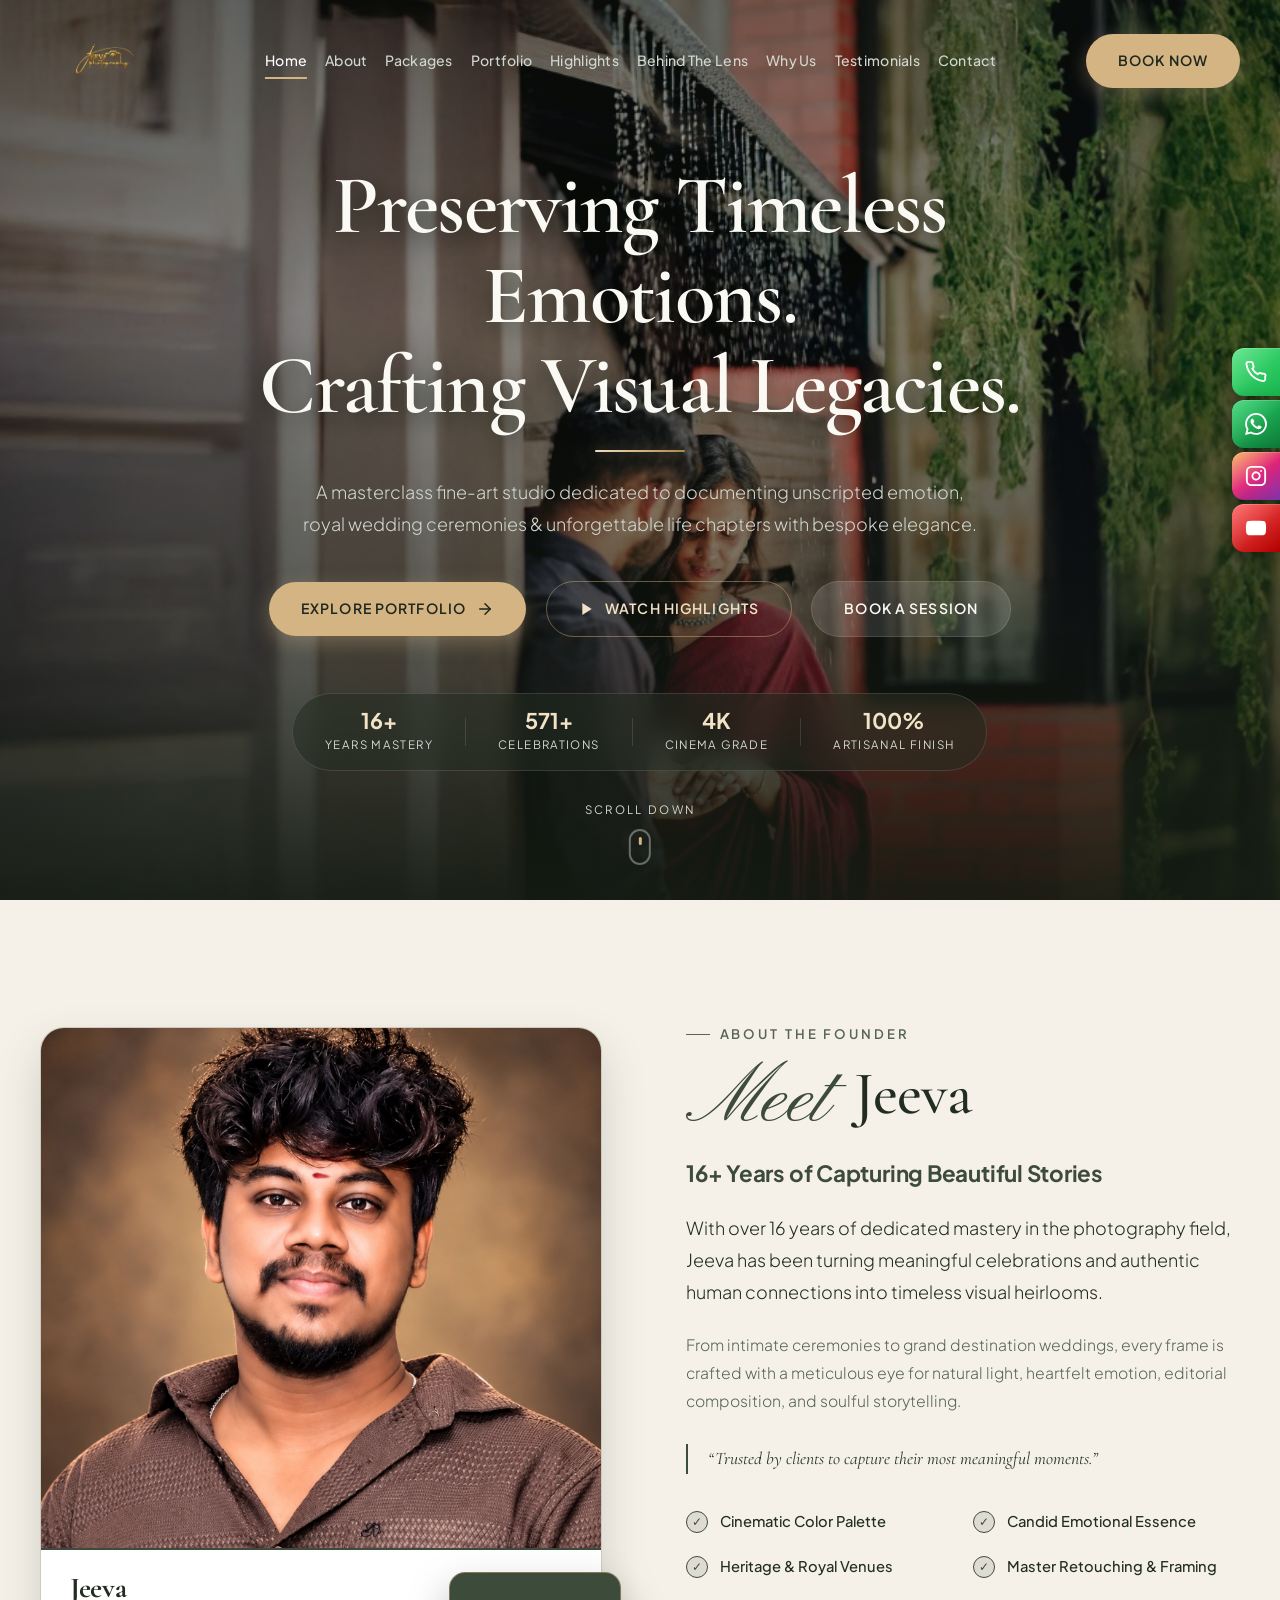
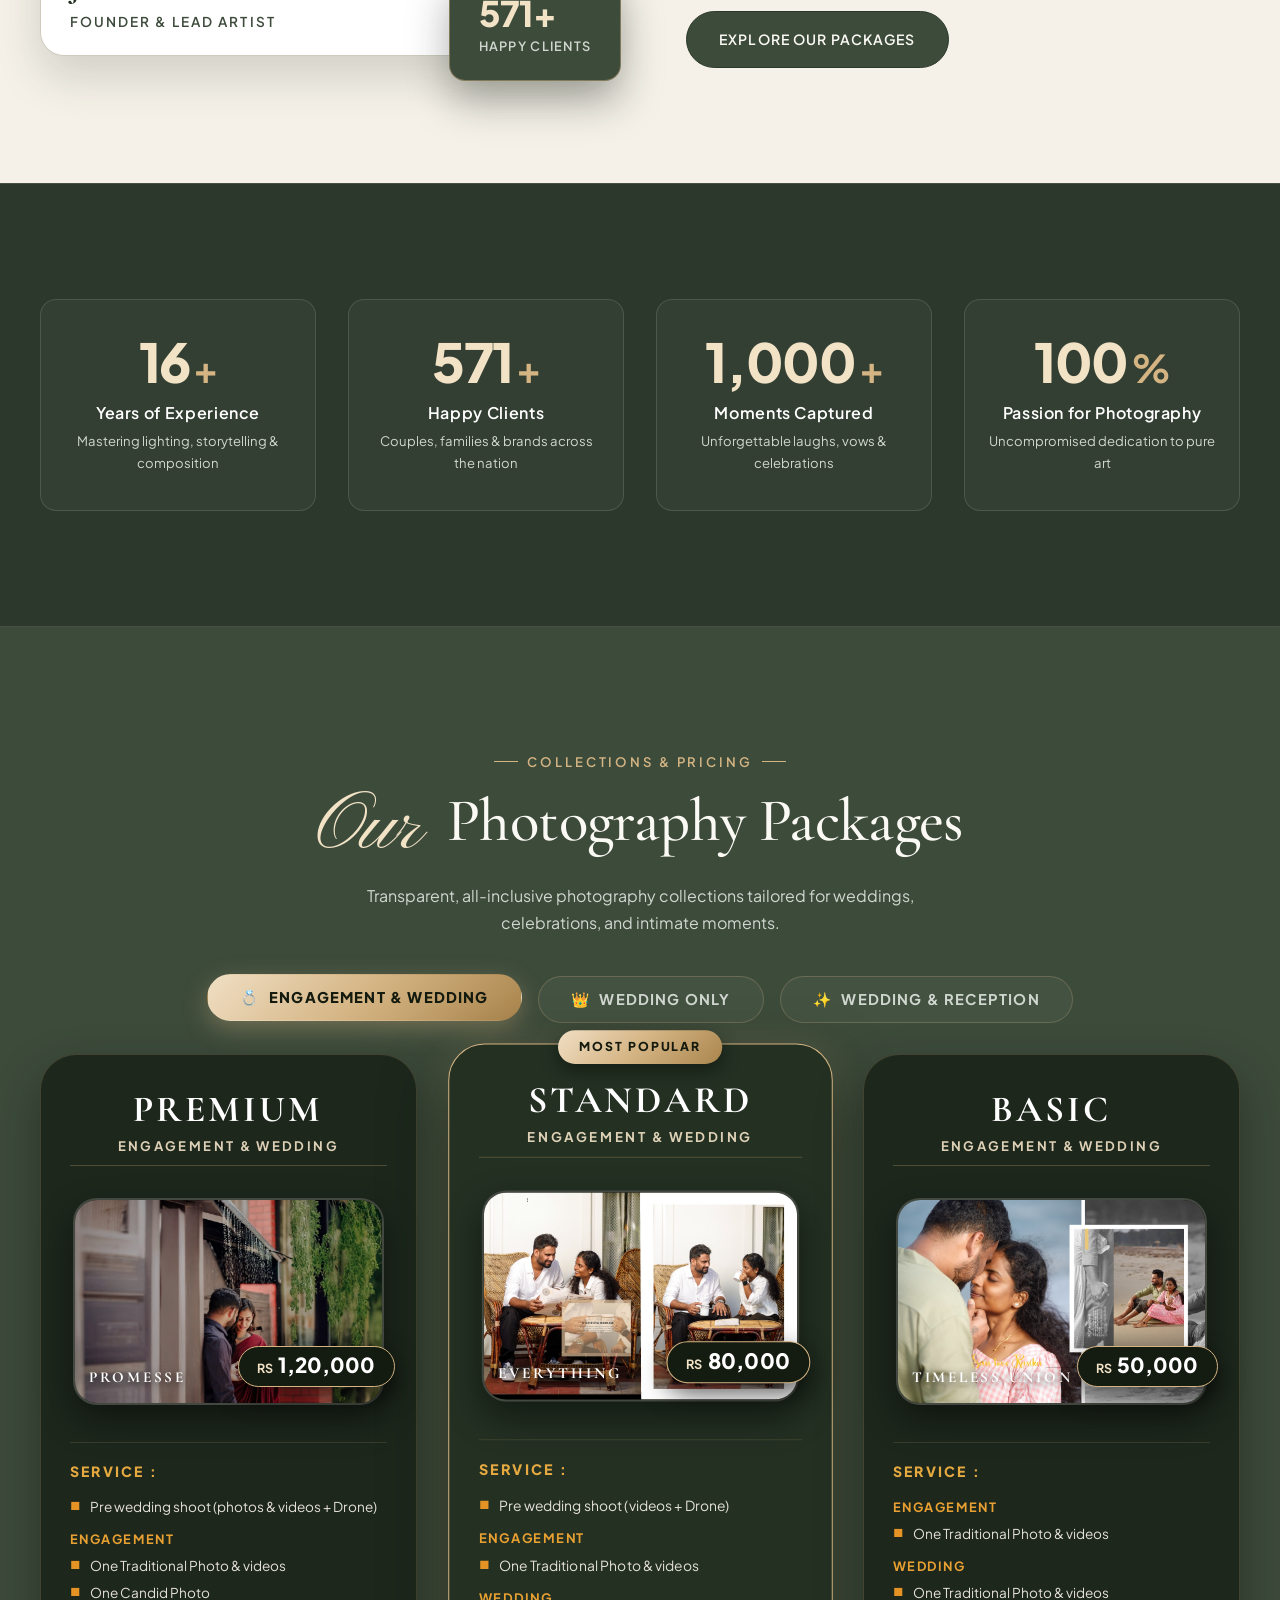
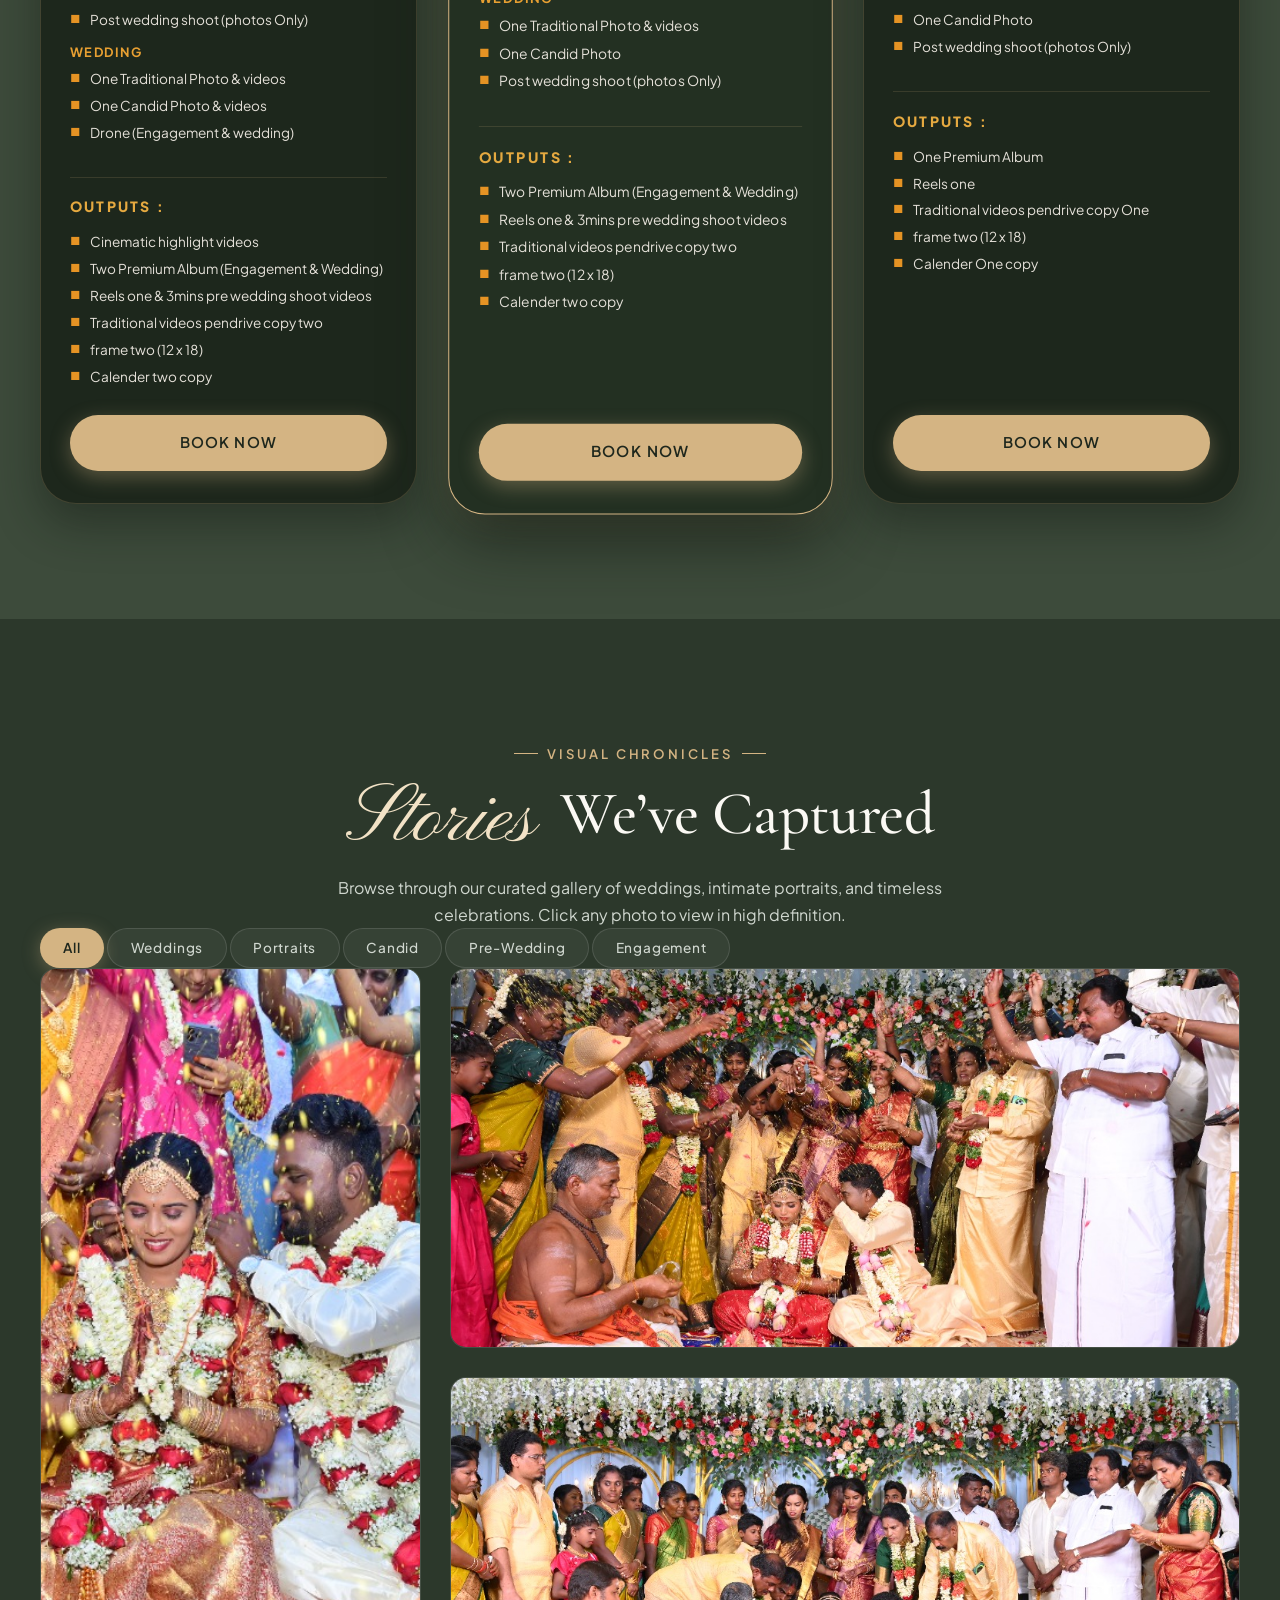
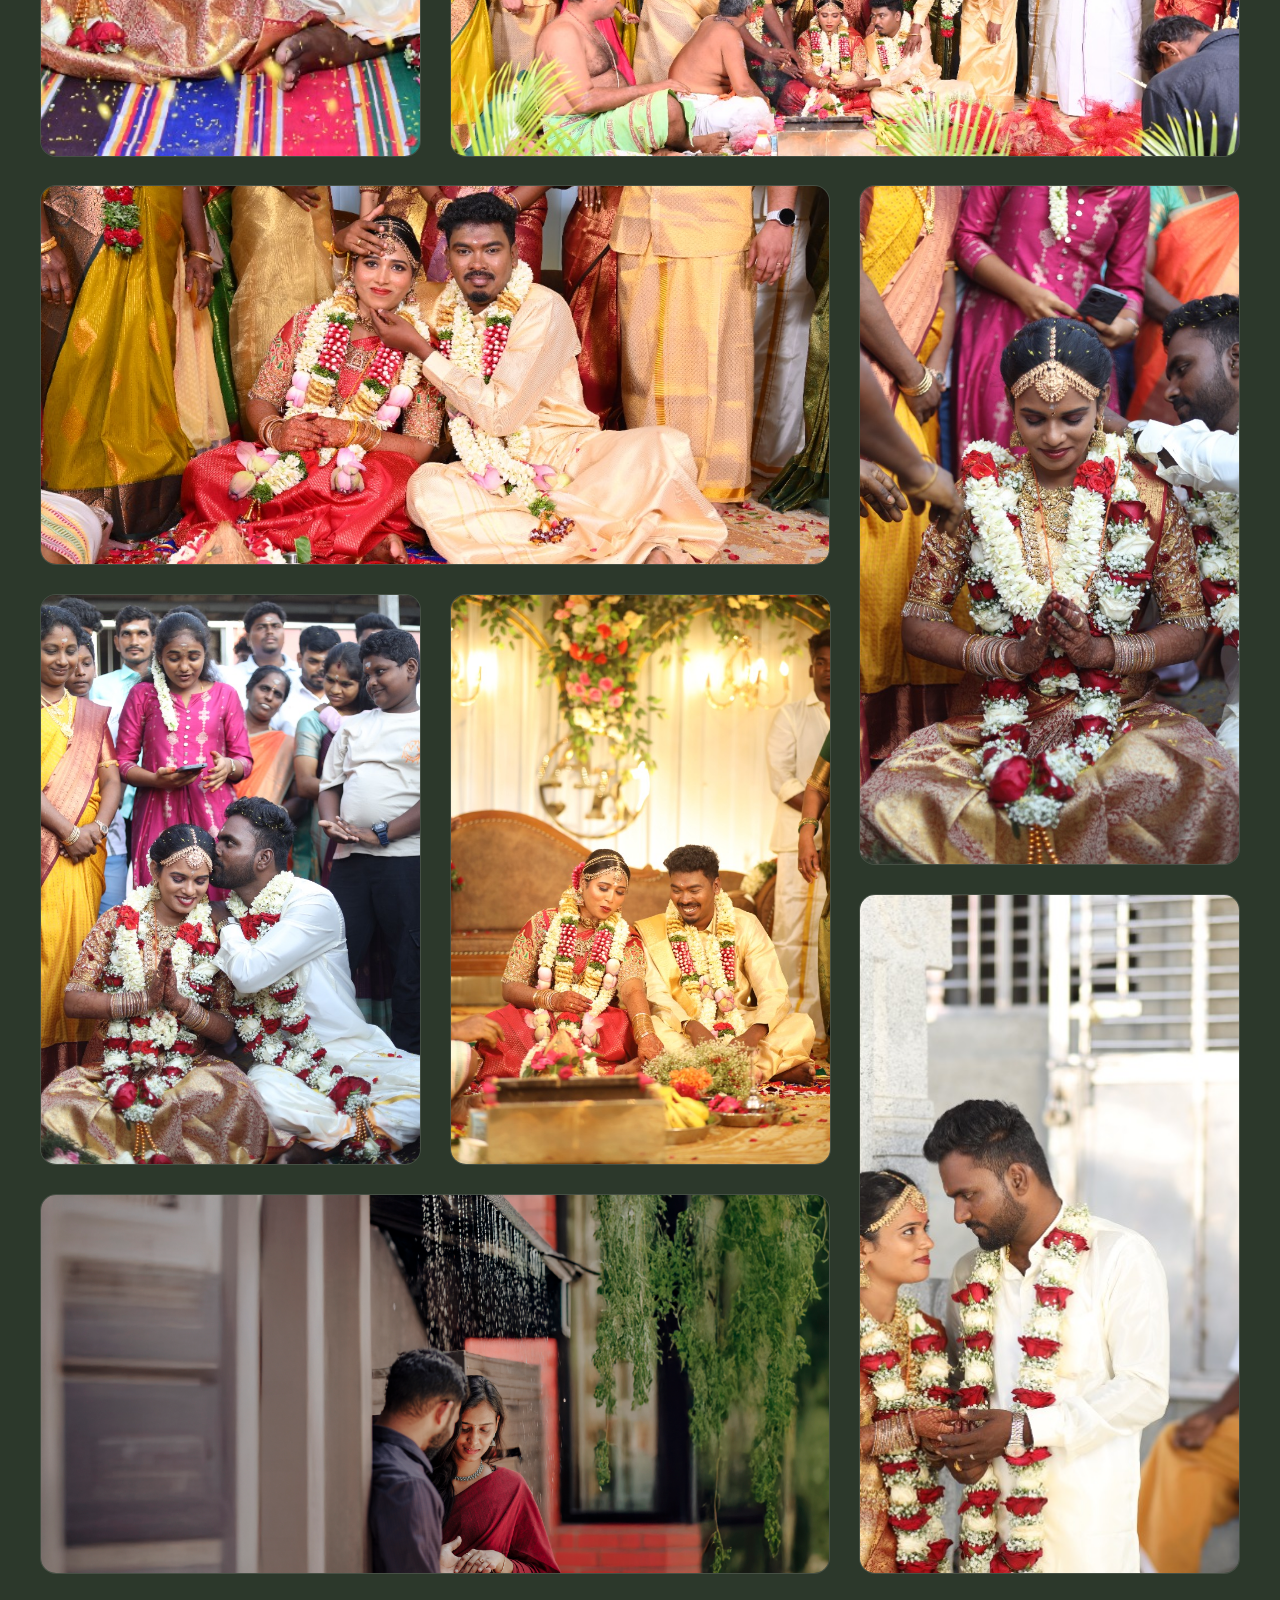
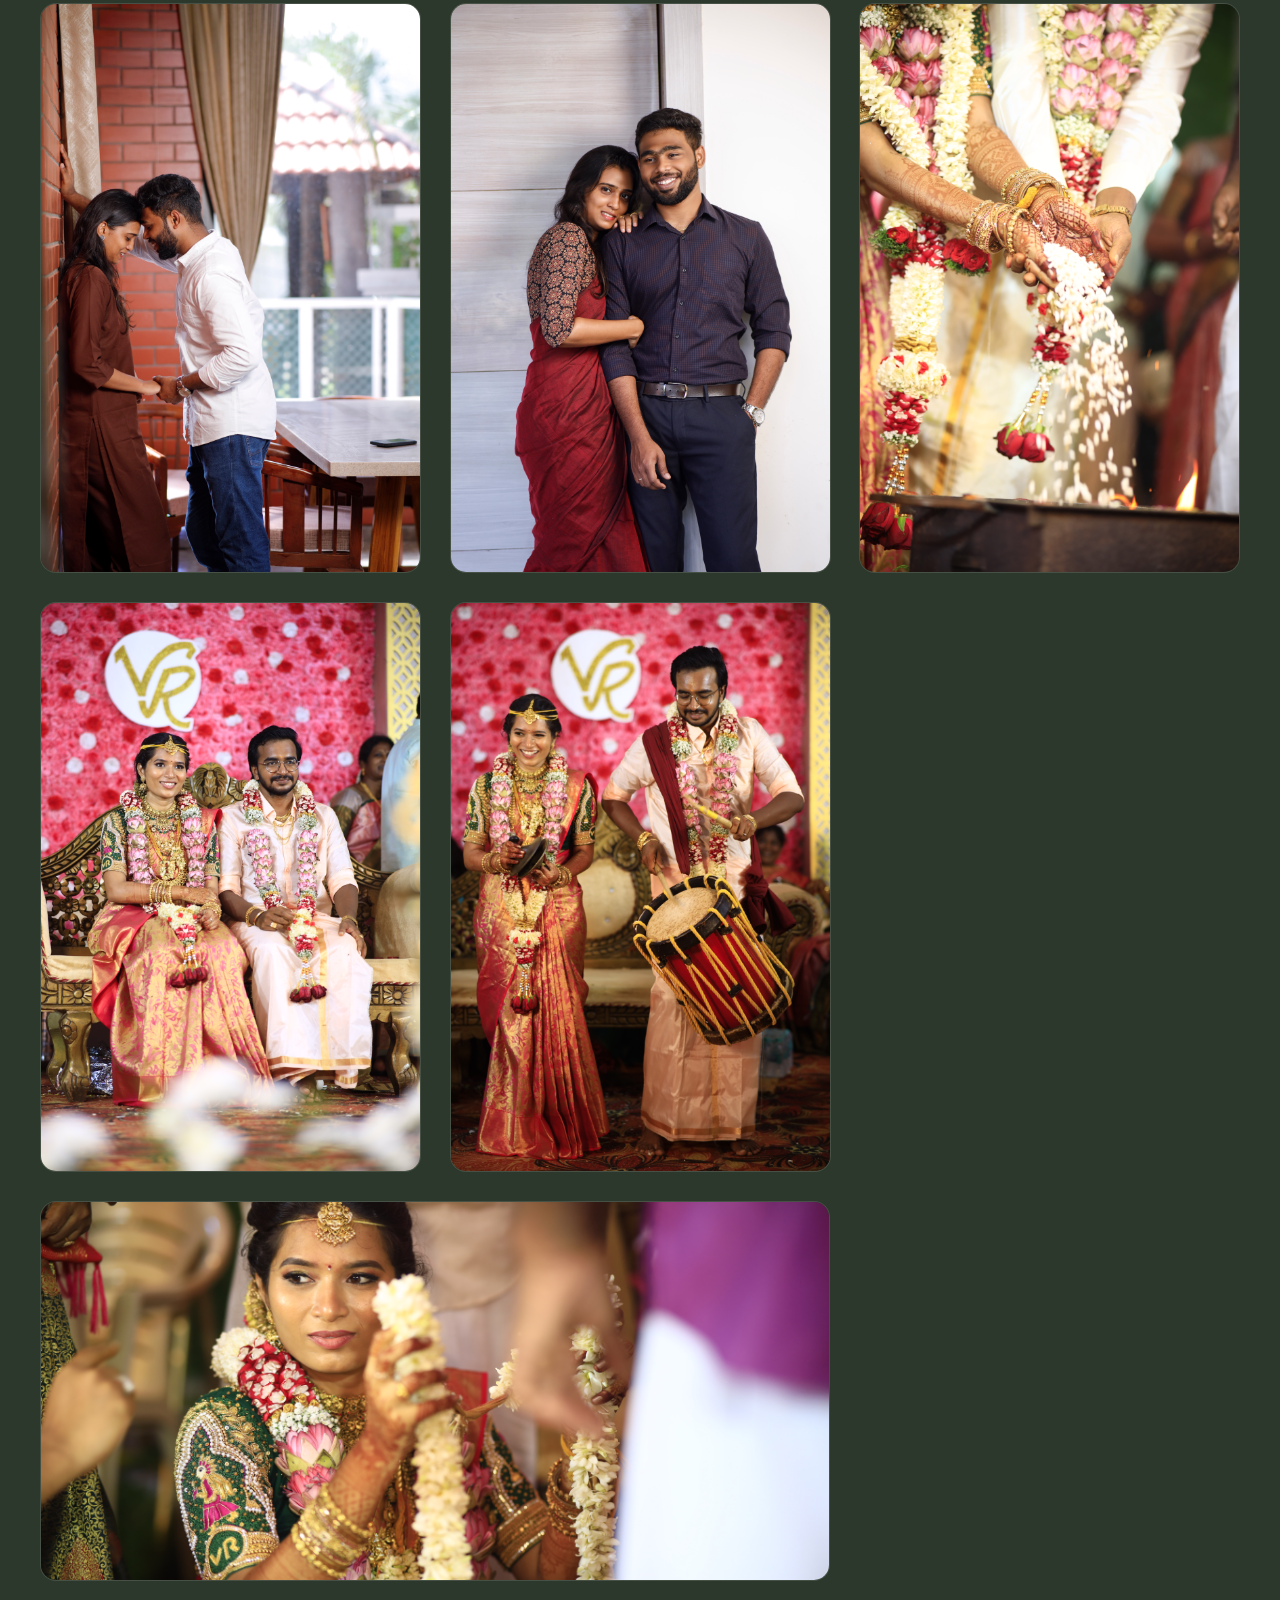
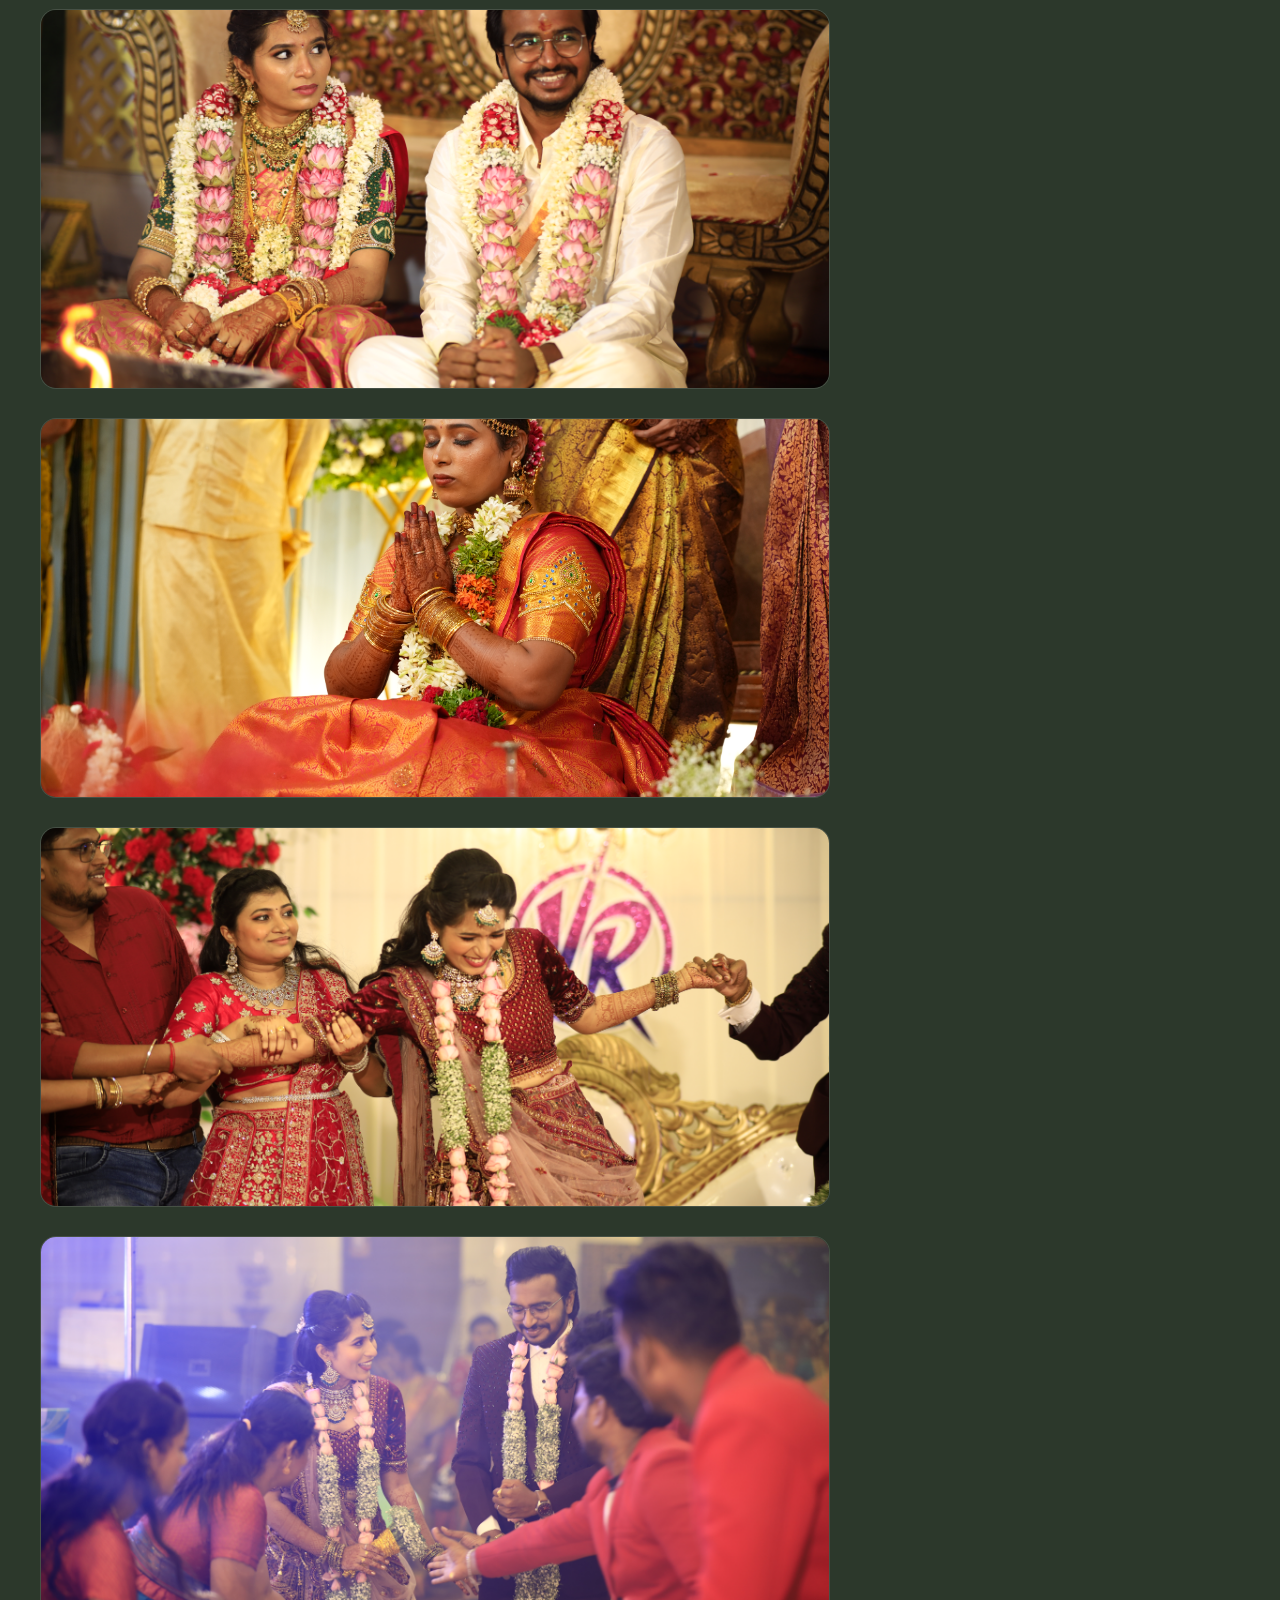
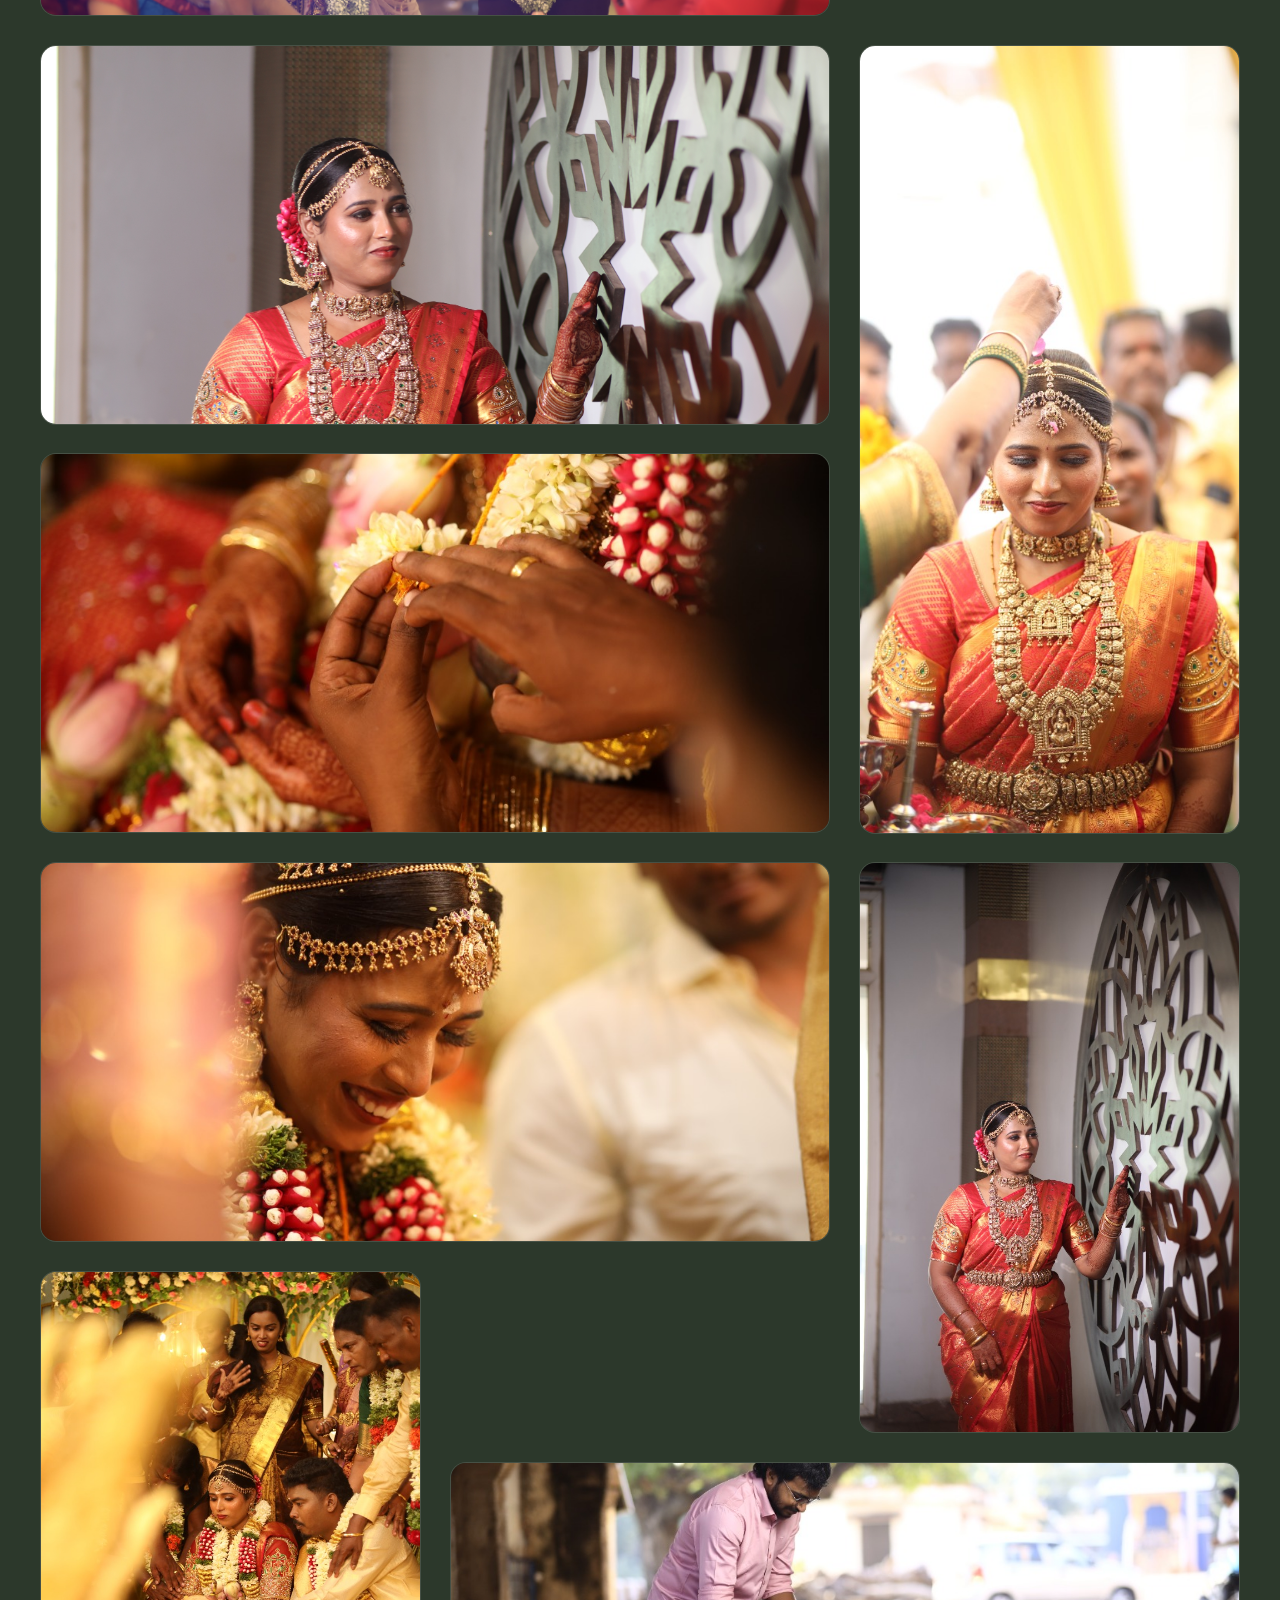
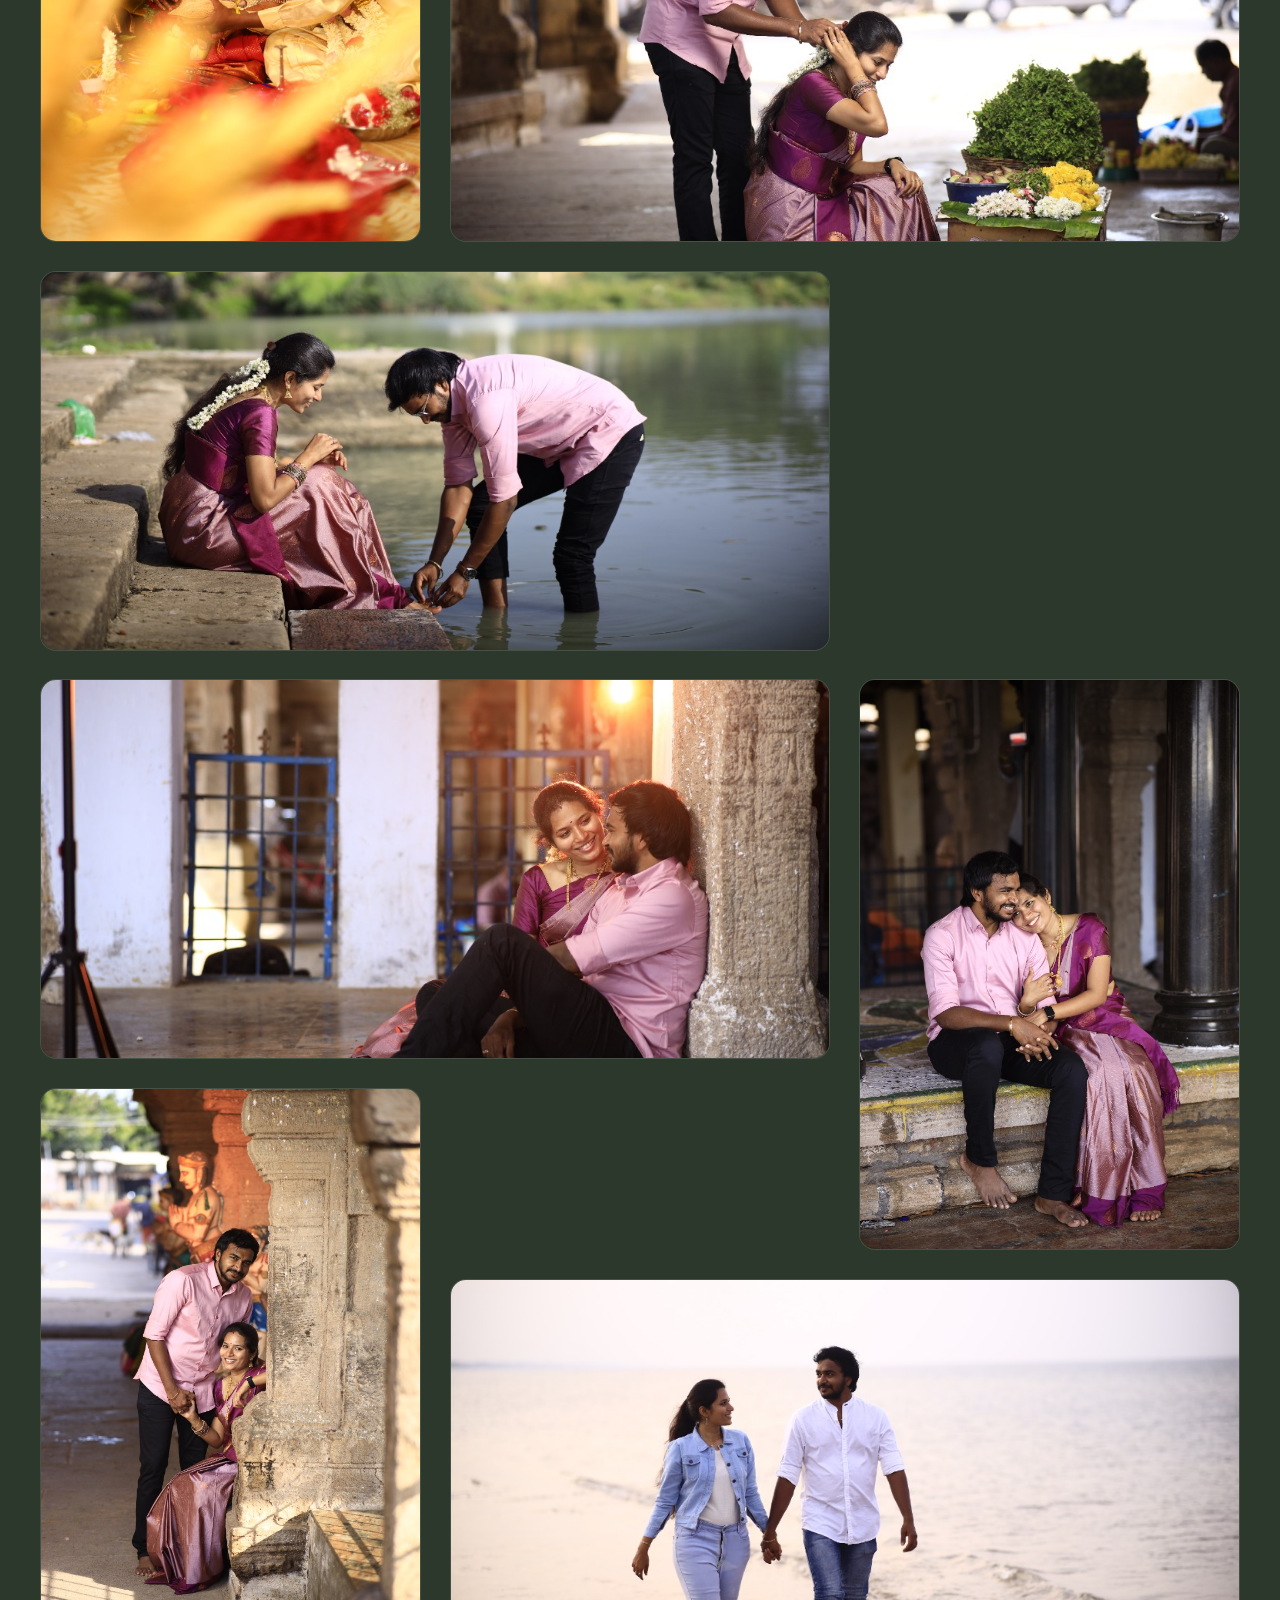
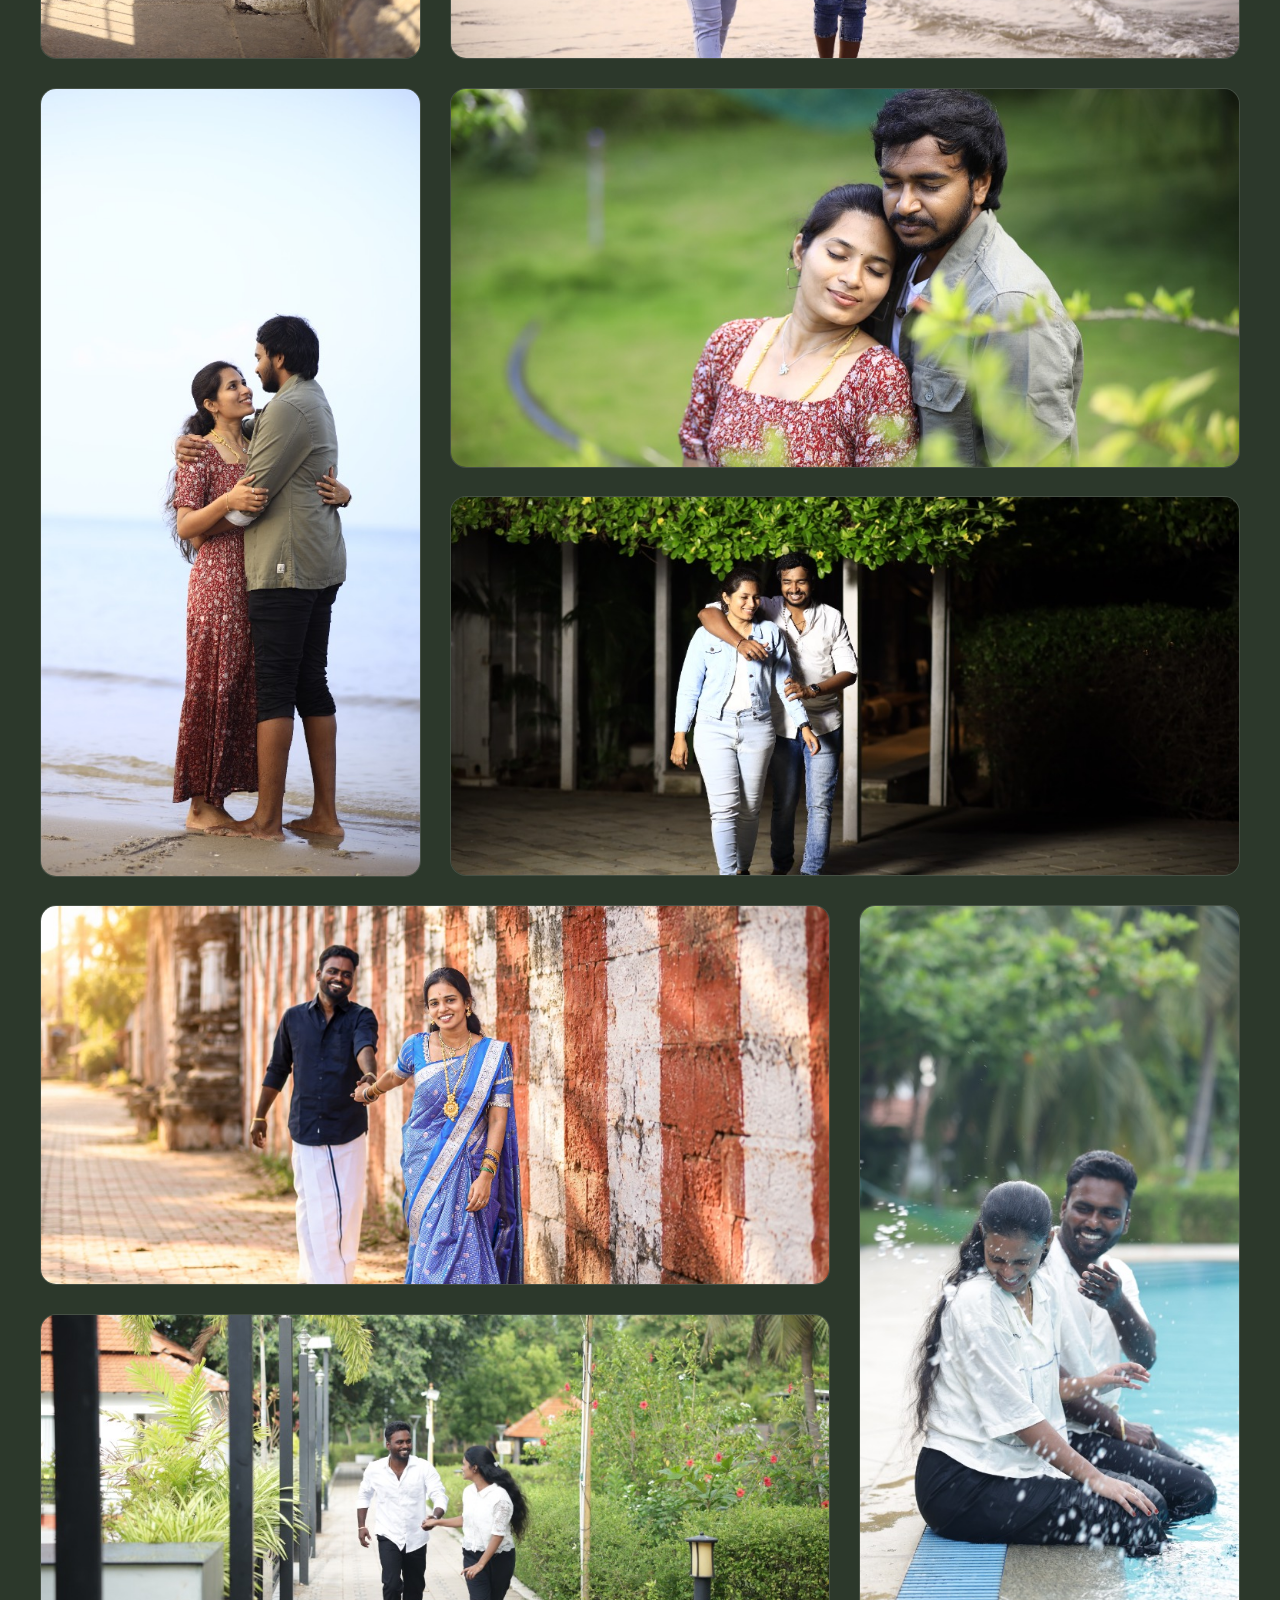
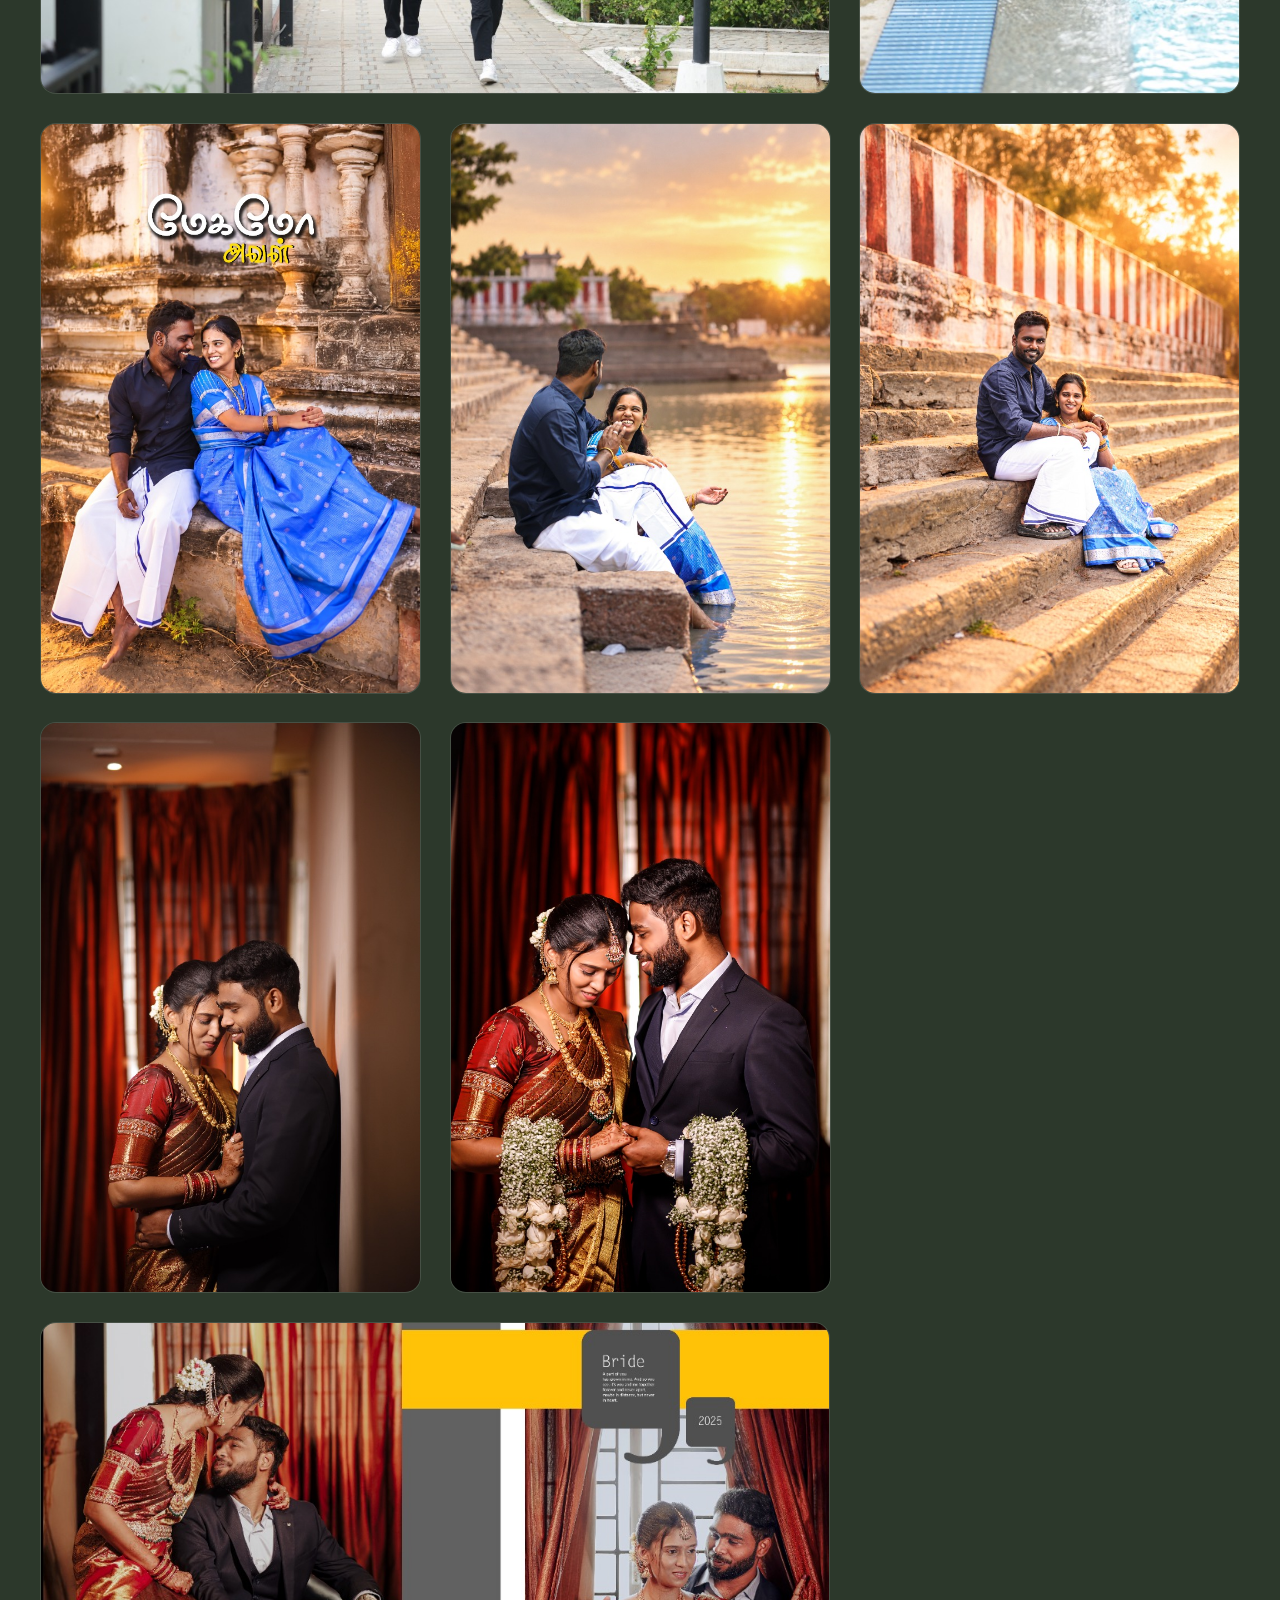
==== commit 57eae524: "Add files via upload" ====
--- a/index.html
+++ b/index.html
@@ -16,8 +16,8 @@
   <link href="https://fonts.googleapis.com/css2?family=Cormorant+Garamond:ital,wght@0,400;0,500;0,600;0,700;1,400;1,600;1,700&family=Playfair+Display:ital,wght@0,400;0,600;0,700;1,400;1,600&family=Pinyon+Script&family=Plus+Jakarta+Sans:wght@300;400;500;600;700&display=swap" rel="stylesheet" />
 
   <!-- Stylesheets -->
-  <link rel="stylesheet" href="css/animations.css?v=4.1_mobile_fix" />
-  <link rel="stylesheet" href="css/style.css?v=4.1_mobile_fix" />
+  <link rel="stylesheet" href="css/animations.css?v=4.2_full_view" />
+  <link rel="stylesheet" href="css/style.css?v=4.2_full_view" />
 </head>
 <body>
 
--- a/css/style.css
+++ b/css/style.css
@@ -504,23 +504,23 @@
   width: 100%;
   height: 100%;
   object-fit: cover;
-  object-position: center 25%;
-  filter: brightness(0.88) contrast(1.05);
+  object-position: center center;
+  filter: brightness(0.92) contrast(1.05);
 }
 
 .hero-img-couple,
 .hero-slide:nth-child(1) .hero-bg-img {
-  object-position: 20% 20%;
+  object-position: 50% 18%;
 }
 
 .hero-img-bridal,
 .hero-slide:nth-child(2) .hero-bg-img {
-  object-position: 50% 20%;
+  object-position: 52% 40%;
 }
 
 .hero-img-portrait,
 .hero-slide:nth-child(3) .hero-bg-img {
-  object-position: 45% 20%;
+  object-position: 72% 35%;
 }
 
 .hero-overlay {
@@ -531,10 +531,10 @@
   height: 100%;
   background: linear-gradient(
     180deg, 
-    rgba(34, 44, 33, 0.52) 0%, 
-    rgba(61, 75, 59, 0.2) 40%, 
-    rgba(44, 56, 43, 0.7) 80%, 
-    rgba(61, 75, 59, 0.98) 100%
+    rgba(20, 28, 19, 0.42) 0%, 
+    rgba(34, 44, 33, 0.2) 35%, 
+    rgba(25, 34, 24, 0.55) 75%, 
+    rgba(20, 28, 19, 0.92) 100%
   );
   z-index: 3;
 }
@@ -2783,72 +2783,106 @@
     left: 0;
   }
 
-  /* Hero Mobile Framing - Ensure both couple subjects are visible */
+  /* Hero Mobile Framing - Ensure both couple subjects are perfectly visible */
   .hero-img-couple,
   .hero-slide:nth-child(1) .hero-bg-img {
-    object-position: 15% 12% !important;
+    object-position: 50% 18% !important;
   }
   .hero-img-bridal,
   .hero-slide:nth-child(2) .hero-bg-img {
-    object-position: 50% 15% !important;
+    object-position: 52% 40% !important;
   }
   .hero-img-portrait,
   .hero-slide:nth-child(3) .hero-bg-img {
-    object-position: 42% 15% !important;
+    object-position: 72% 35% !important;
   }
 
   /* Hero section full width on mobile */
   .hero-section {
     min-height: 100vh;
     min-height: 100dvh;
-    padding-top: 5rem;
-    padding-bottom: 3rem;
+    padding-top: 5.5rem;
+    padding-bottom: 3.5rem;
     width: 100%;
+    display: flex;
+    align-items: center;
+    justify-content: center;
   }
   .hero-content {
     width: 100%;
-    padding-left: 1rem;
-    padding-right: 3.5rem; /* Space for social sidebar */
+    padding-left: 1.2rem;
+    padding-right: 1.2rem;
+    max-width: 500px;
+    margin: 0 auto;
+  }
+  .hero-title {
+    font-size: clamp(2.1rem, 6.8vw, 2.8rem);
+    line-height: 1.15;
+    margin-bottom: 0.85rem;
+  }
+  .hero-divider {
+    margin: 0.85rem auto 1.1rem;
+    width: 70px;
+  }
+  .hero-subtitle {
+    font-size: 0.92rem;
+    line-height: 1.6;
+    margin: 0 auto 1.6rem;
     max-width: 100%;
   }
-  .hero-title {
-    font-size: clamp(2.2rem, 7vw, 3.2rem);
-    word-break: keep-all;
-  }
-  .hero-subtitle {
-    font-size: 0.95rem;
-    padding-right: 0.5rem;
-  }
-  .hero-trust-bar {
-    gap: 1rem;
-    padding: 0.75rem 1rem;
-    flex-wrap: wrap;
-    max-width: calc(100% - 3.5rem);
-  }
   .hero-buttons {
-    gap: 0.8rem;
+    display: flex;
     flex-direction: column;
     align-items: center;
-    padding-right: 3rem;
+    gap: 0.75rem;
+    width: 100%;
+    padding: 0;
   }
   .hero-buttons .btn {
     width: 100%;
-    max-width: 280px;
+    max-width: 290px;
+    padding: 0.85rem 1.5rem;
+    font-size: 0.84rem;
+  }
+  .hero-trust-bar {
+    display: flex;
+    gap: 0.75rem;
+    padding: 0.65rem 1rem;
+    margin-top: 2rem;
+    max-width: 100%;
+    justify-content: space-around;
+  }
+  .trust-num {
+    font-size: 1.15rem;
+  }
+  .trust-lbl {
+    font-size: 0.65rem;
   }
 }
 
 @media (max-width: 480px) {
   .hero-img-couple,
   .hero-slide:nth-child(1) .hero-bg-img {
-    object-position: 10% 10% !important;
+    object-position: 50% 16% !important;
   }
   .hero-img-bridal,
   .hero-slide:nth-child(2) .hero-bg-img {
-    object-position: 50% 10% !important;
+    object-position: 52% 40% !important;
   }
   .hero-img-portrait,
   .hero-slide:nth-child(3) .hero-bg-img {
-    object-position: 40% 10% !important;
+    object-position: 72% 35% !important;
+  }
+  .hero-title {
+    font-size: clamp(1.85rem, 6.5vw, 2.3rem);
+  }
+  .hero-content {
+    padding-left: 1rem;
+    padding-right: 1rem;
+  }
+  .hero-trust-bar {
+    gap: 0.5rem;
+    padding: 0.55rem 0.75rem;
   }
   .packages-grid {
     gap: 1.8rem !important;
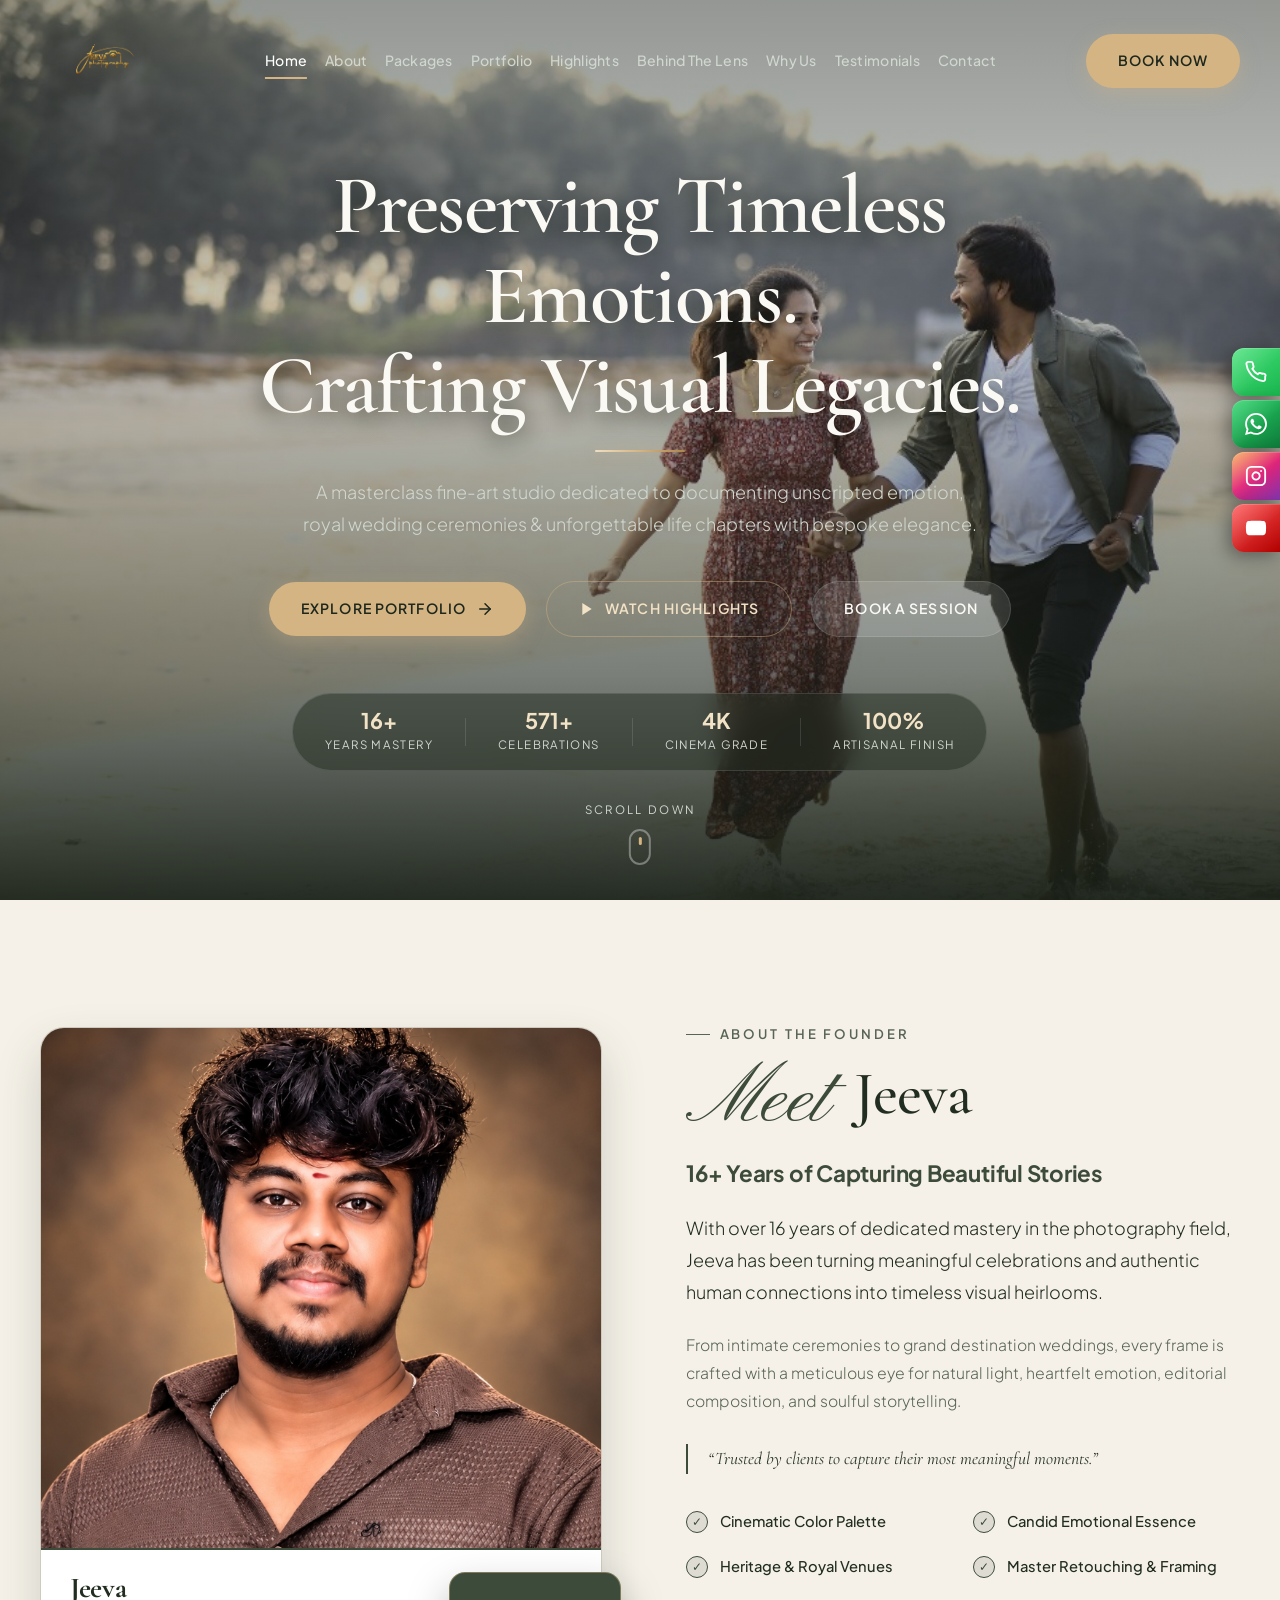
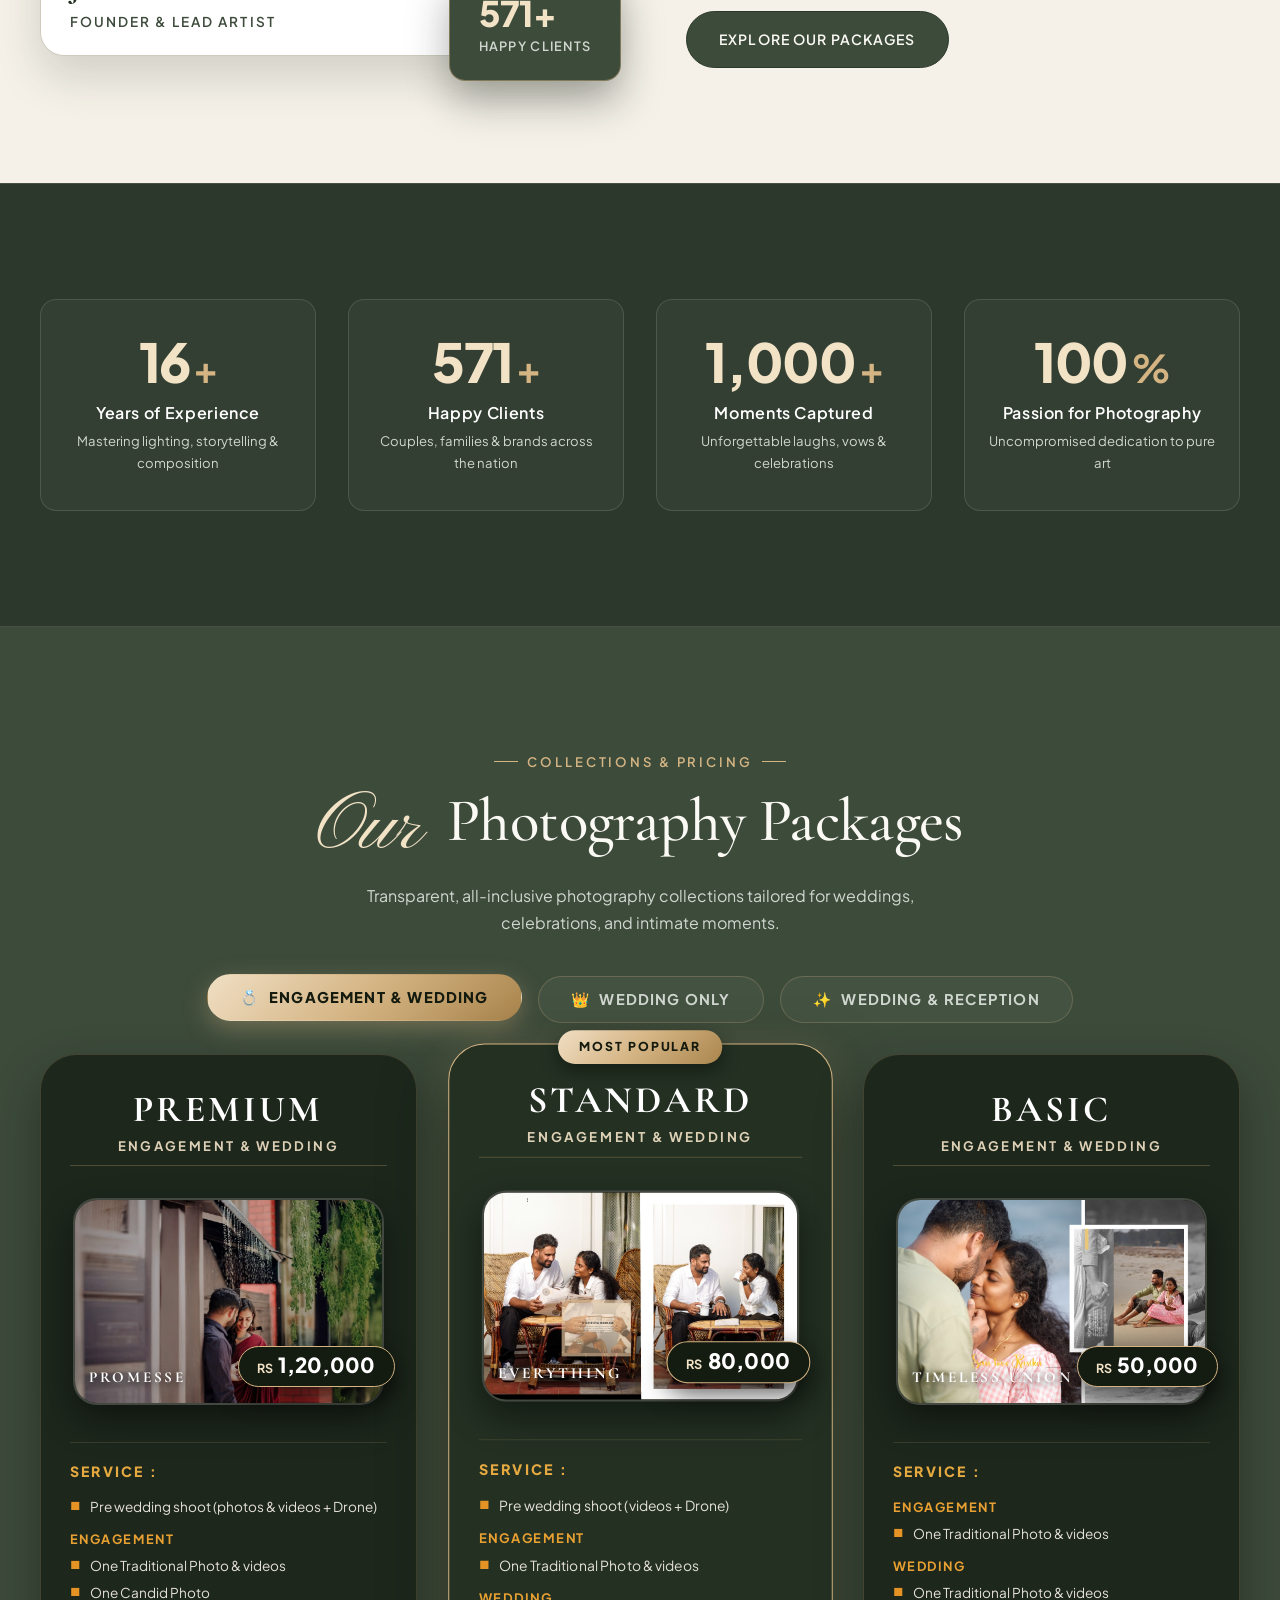
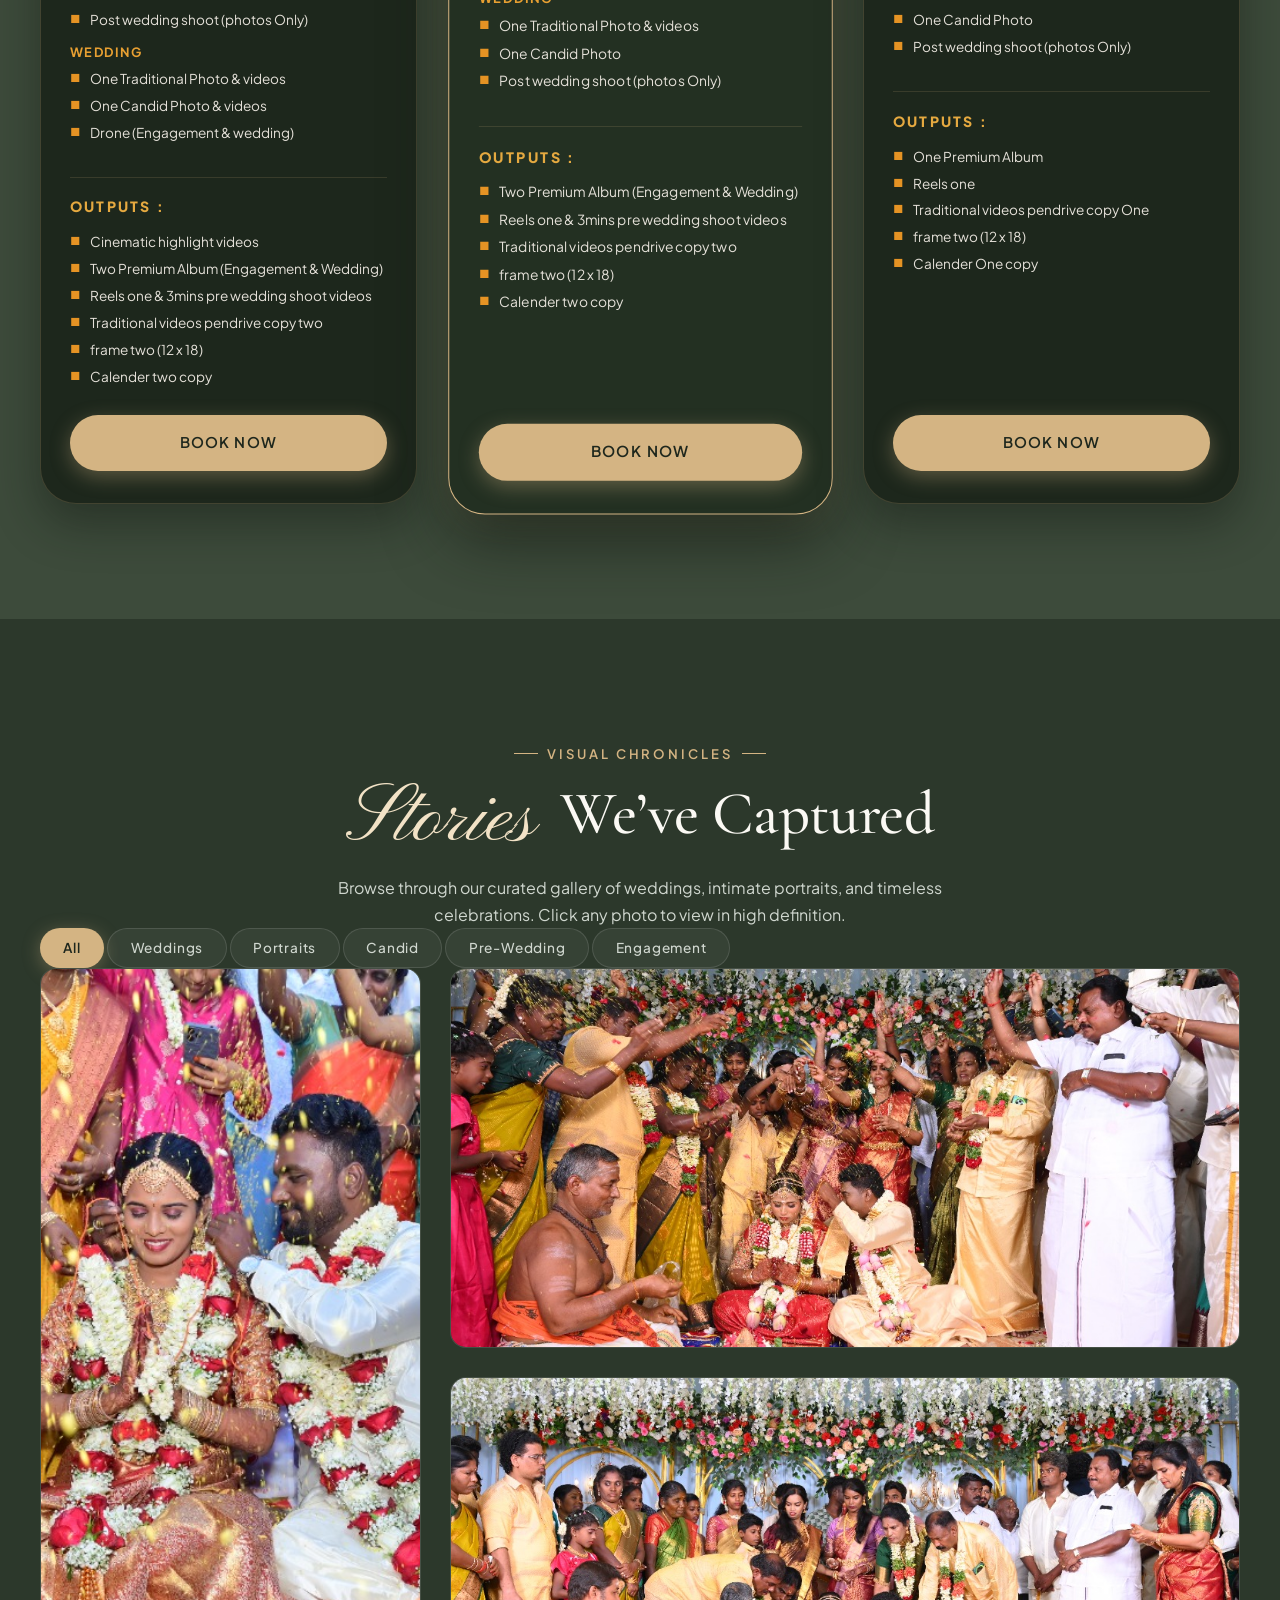
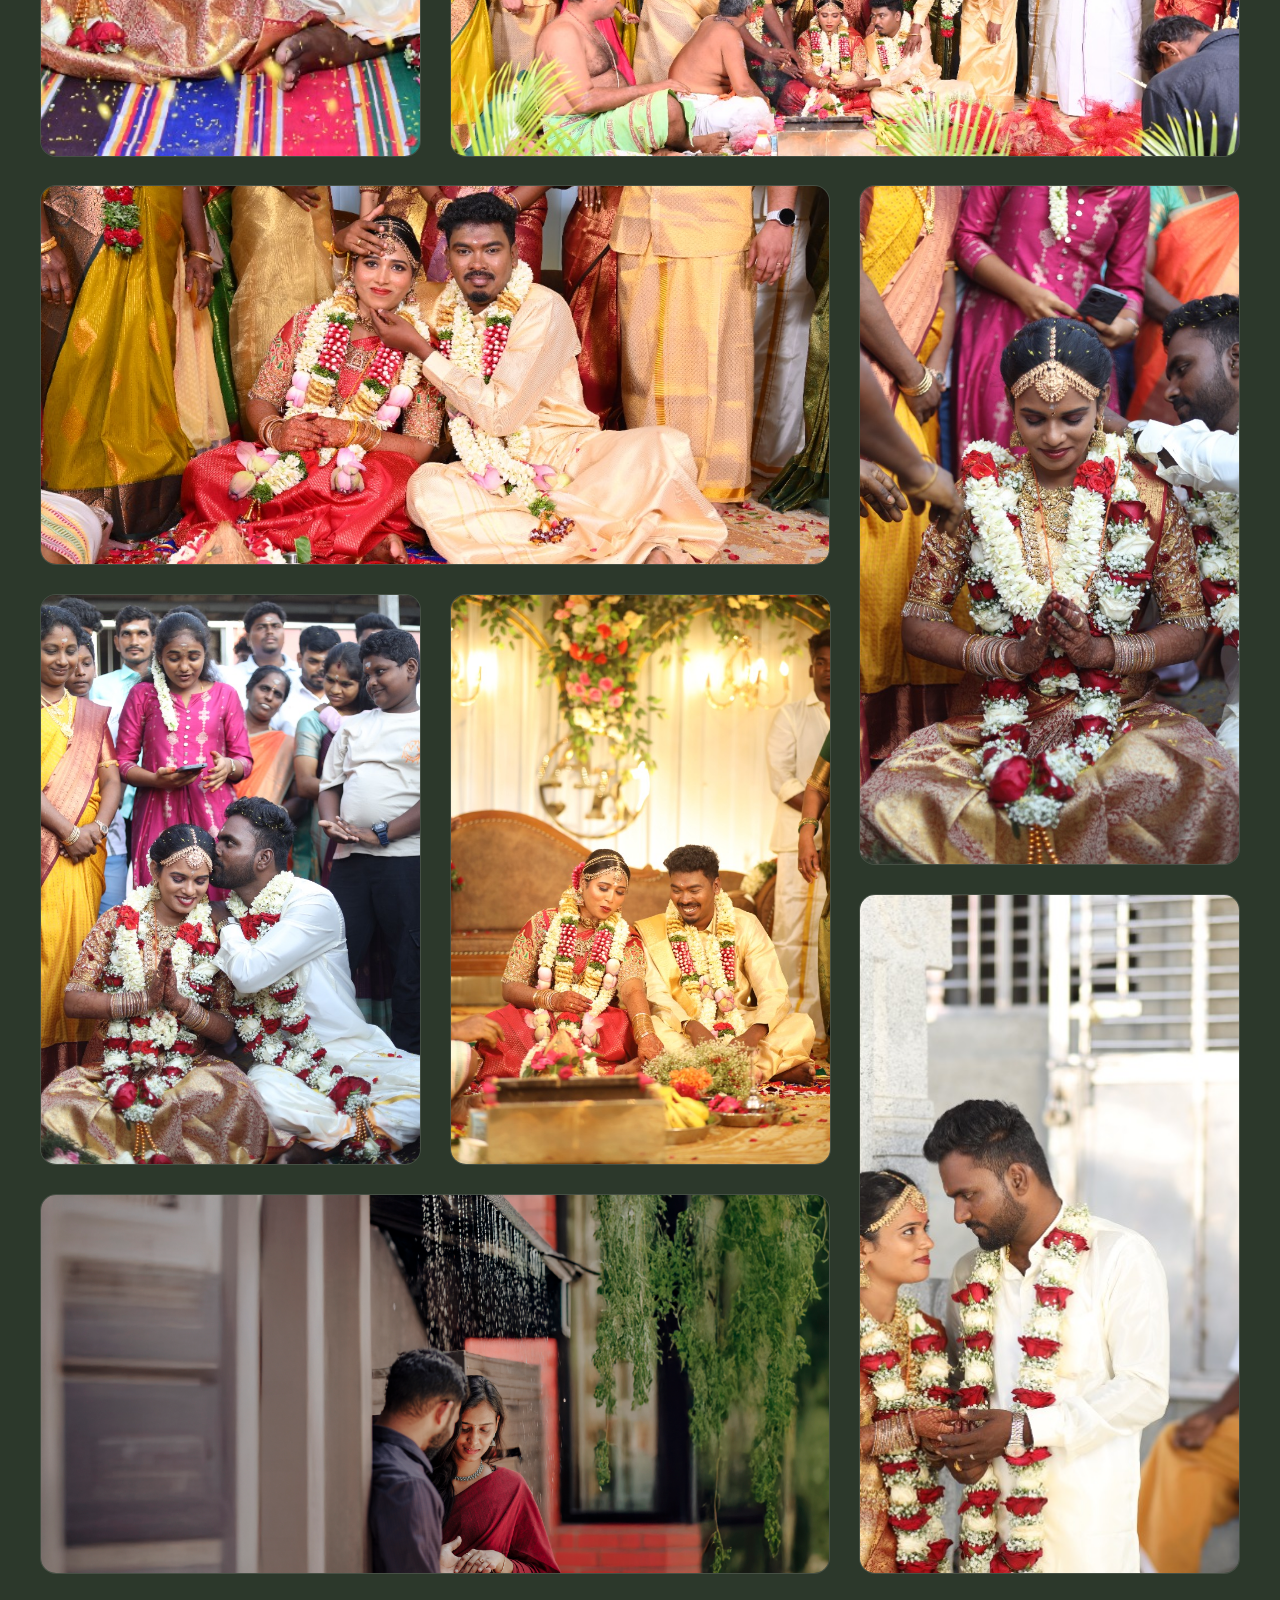
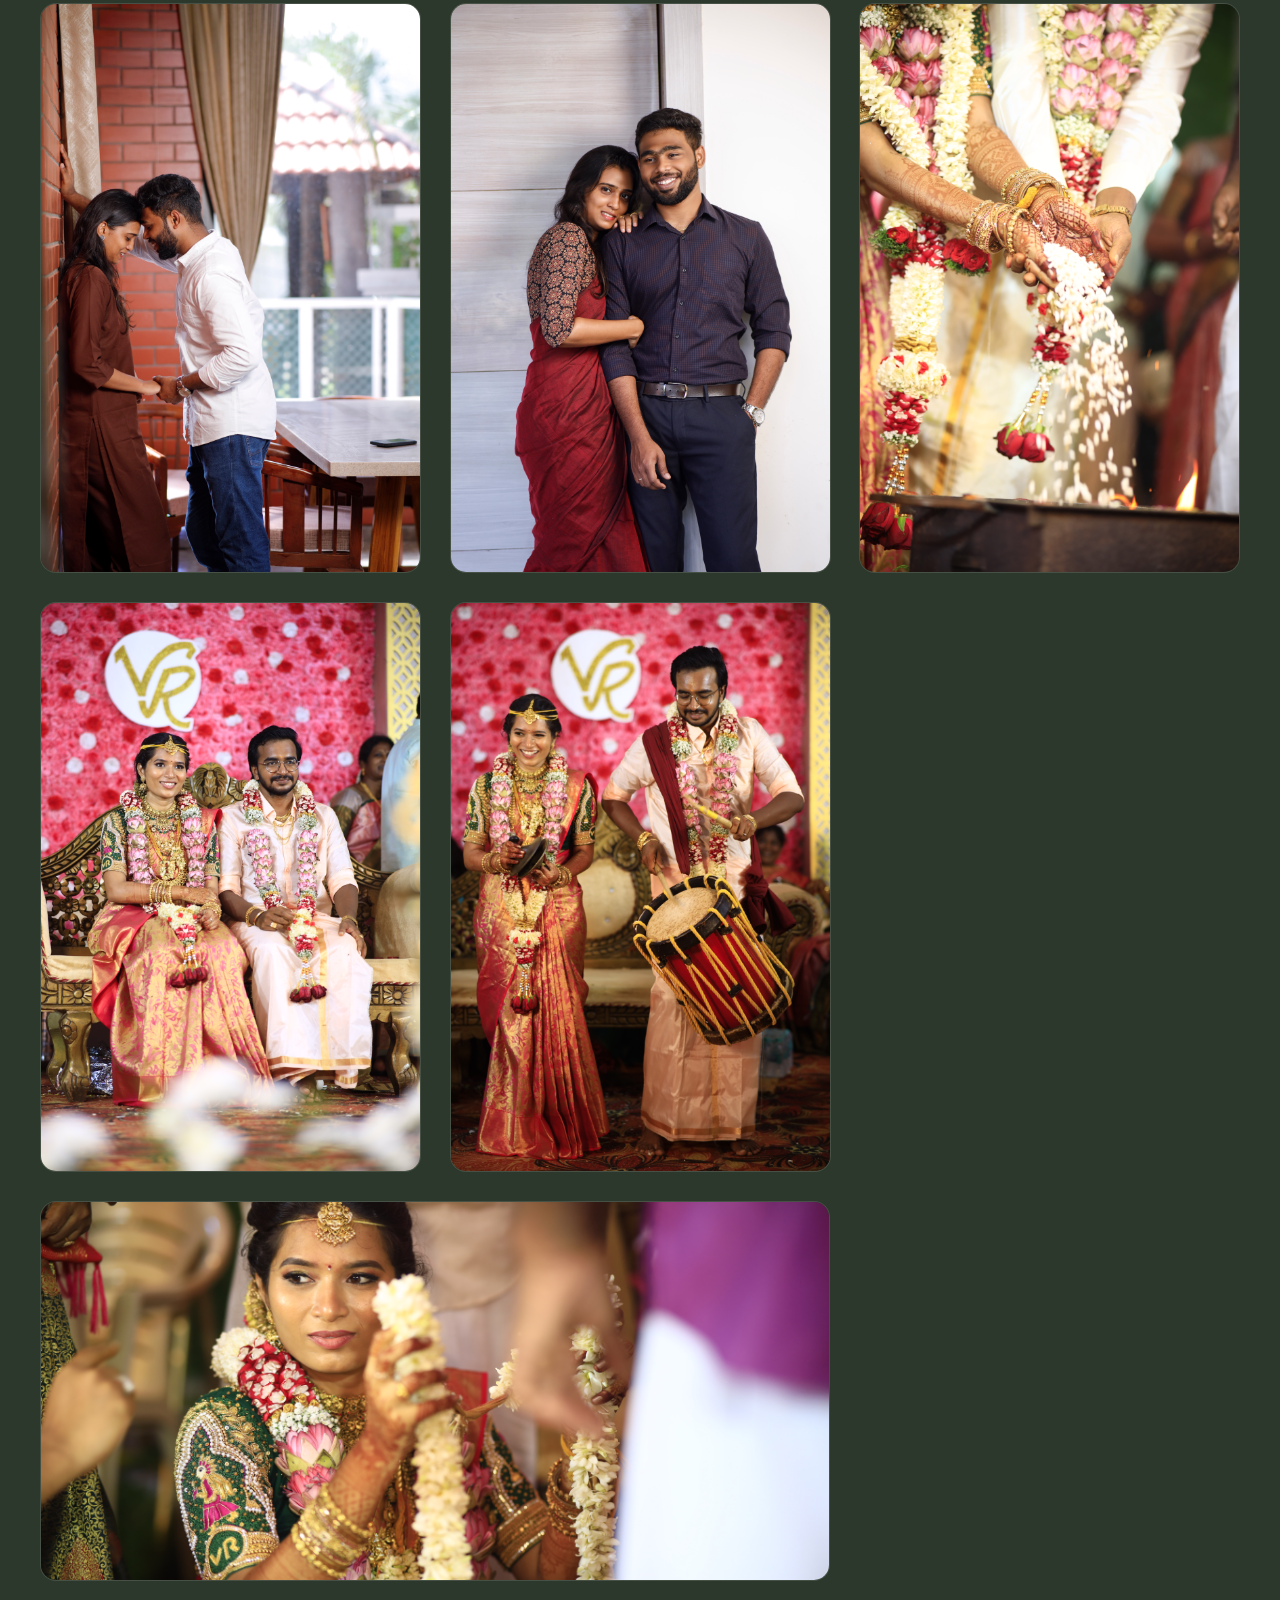
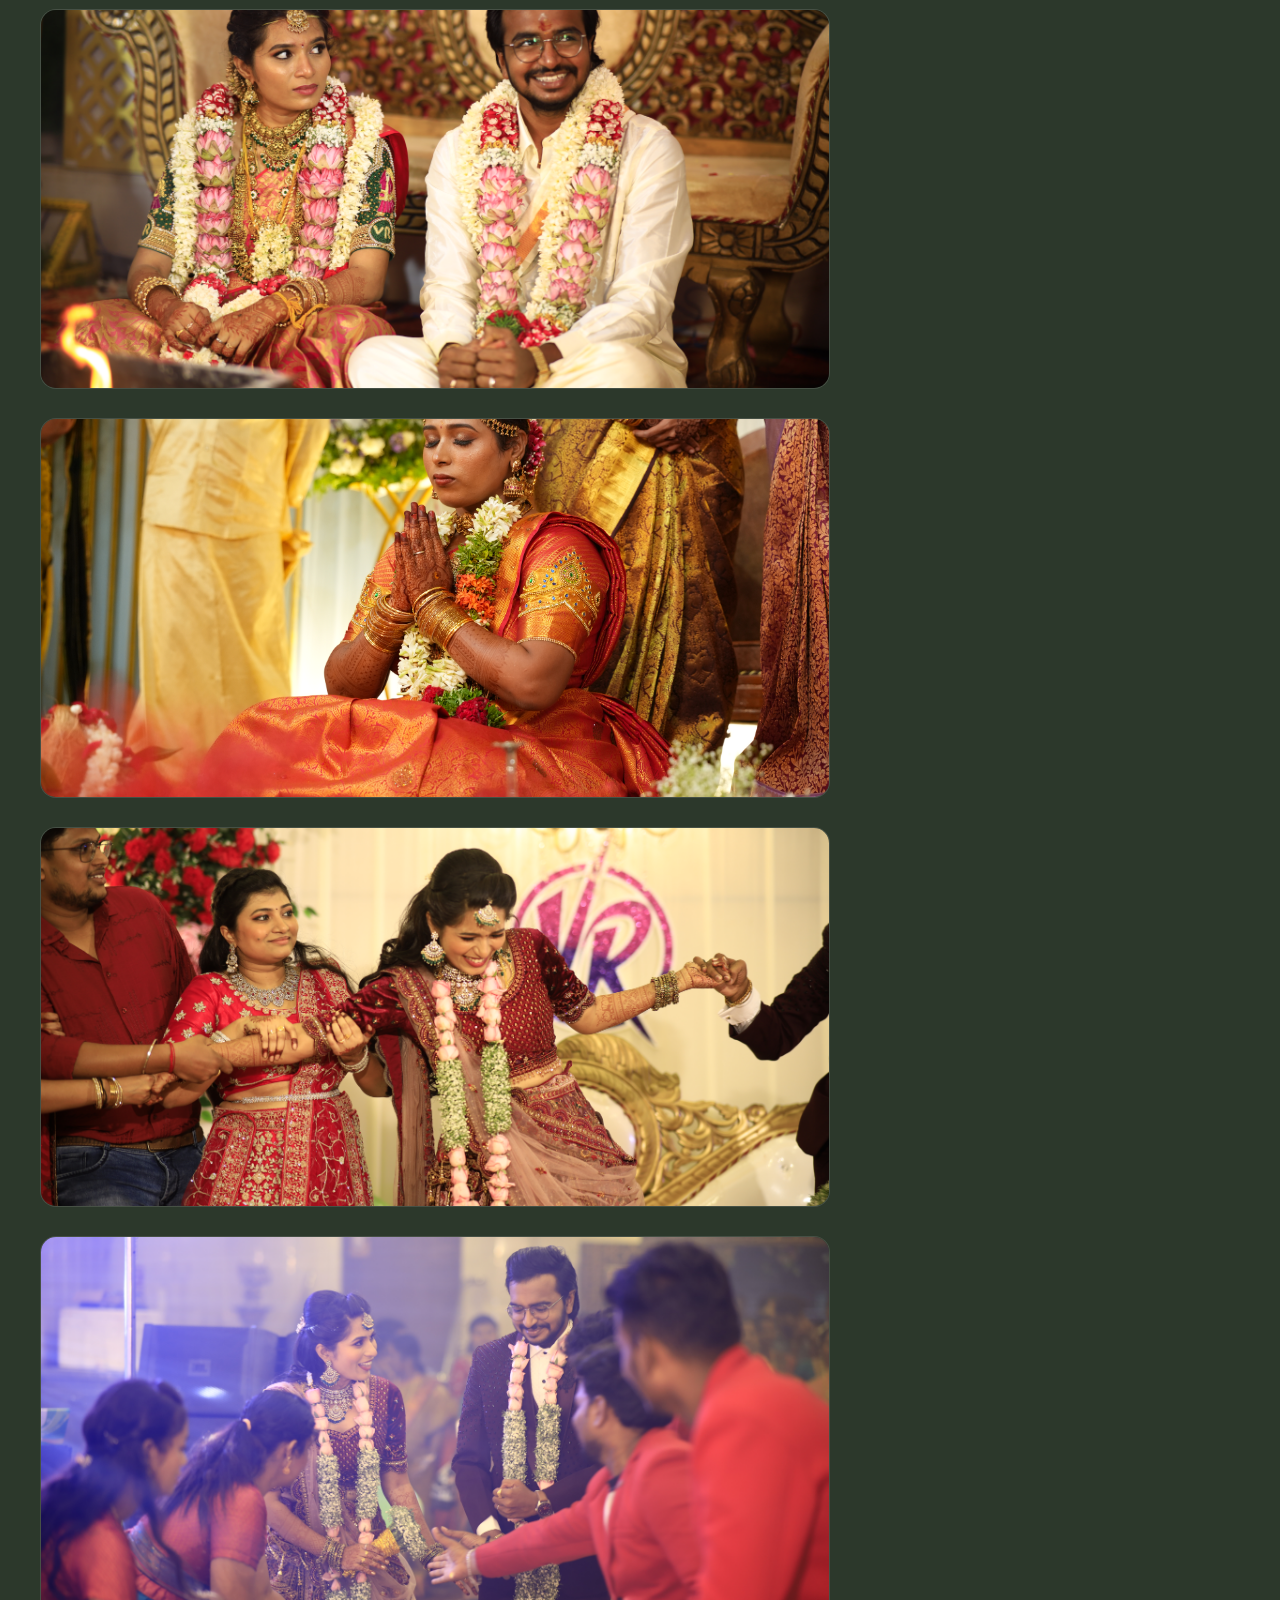
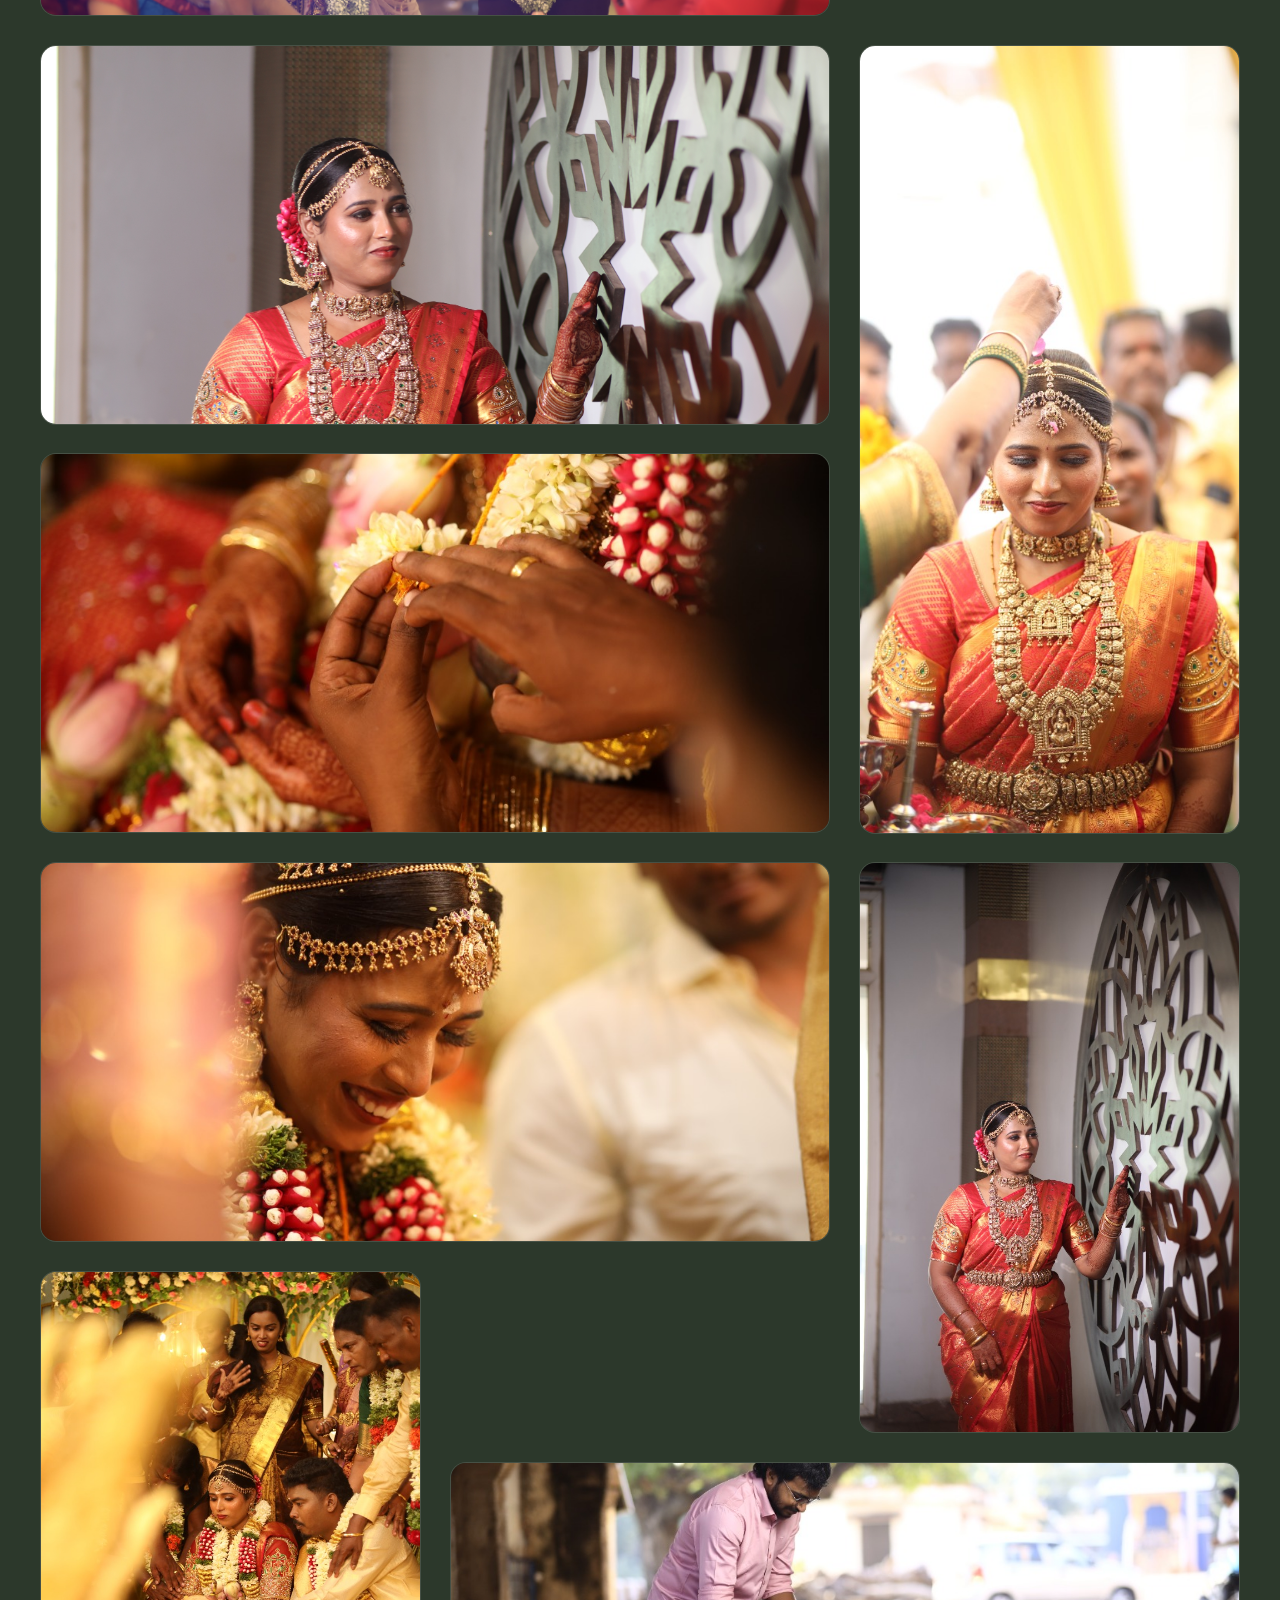
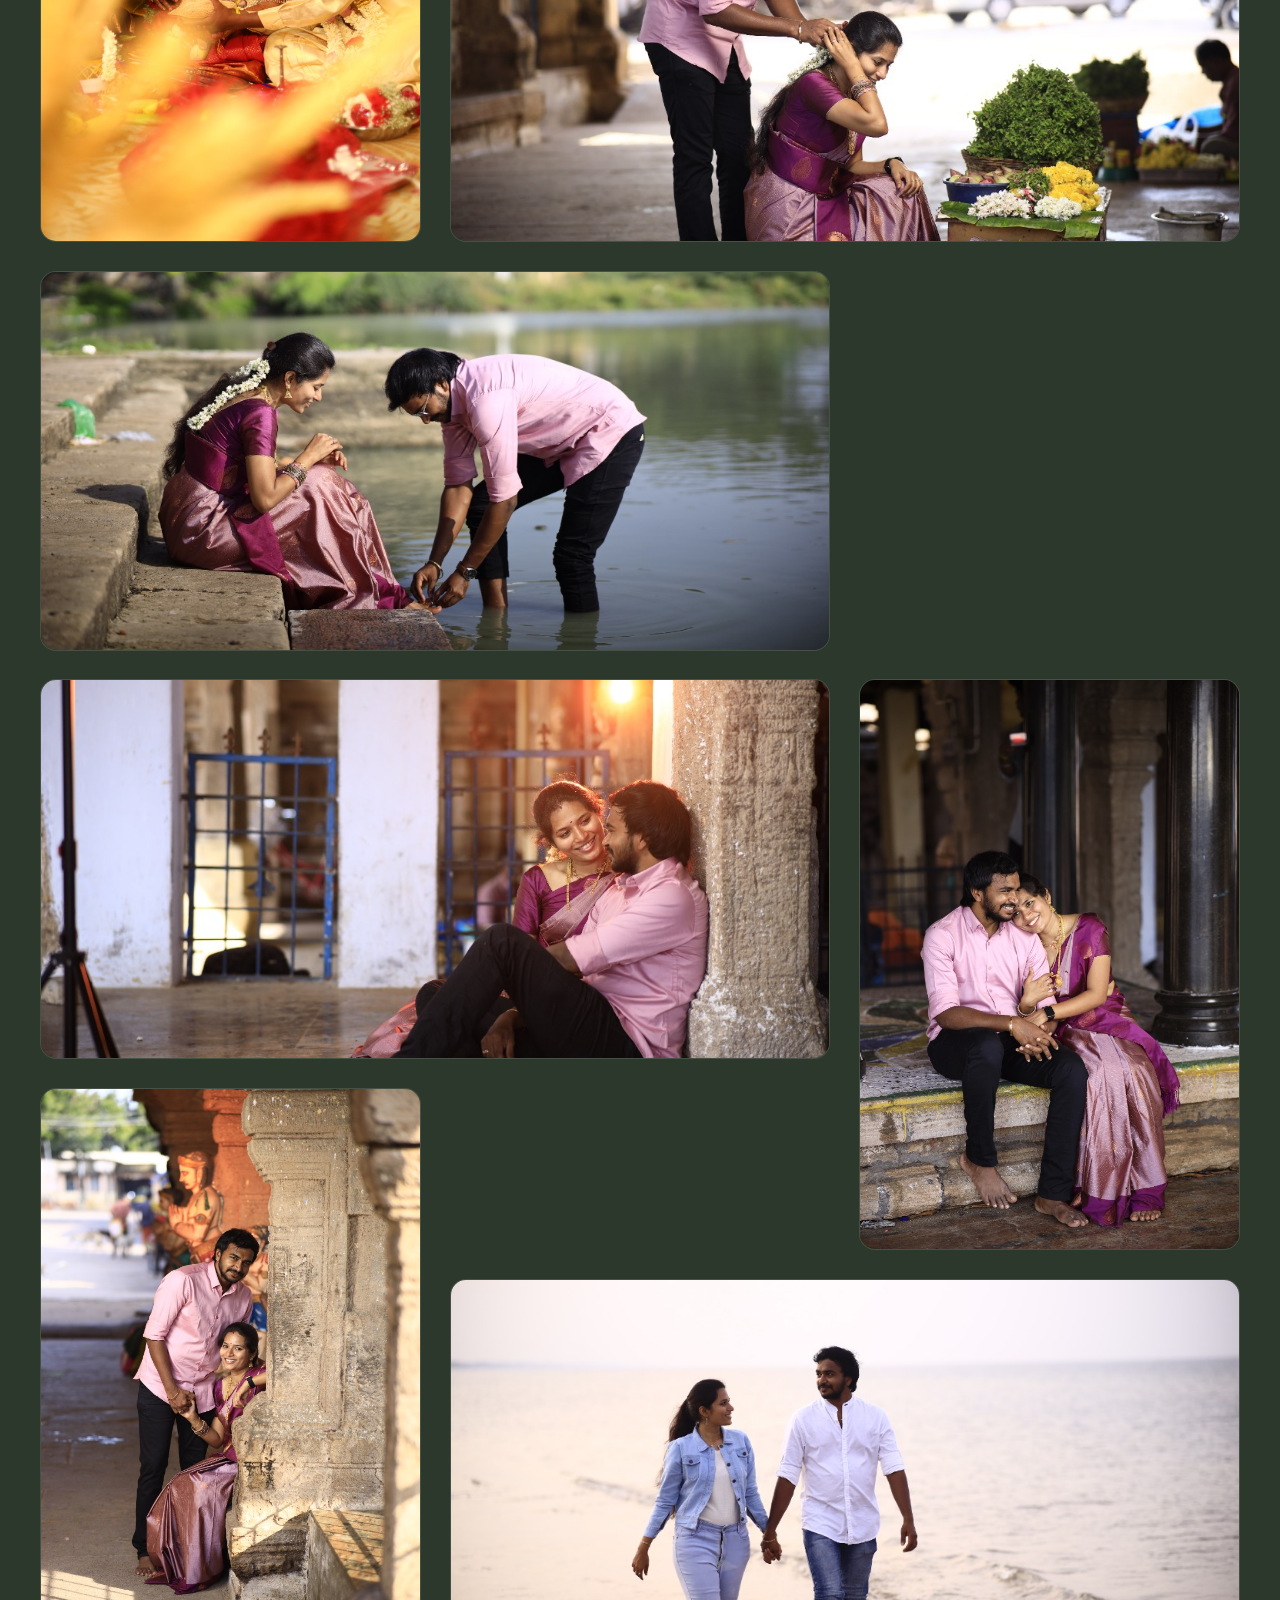
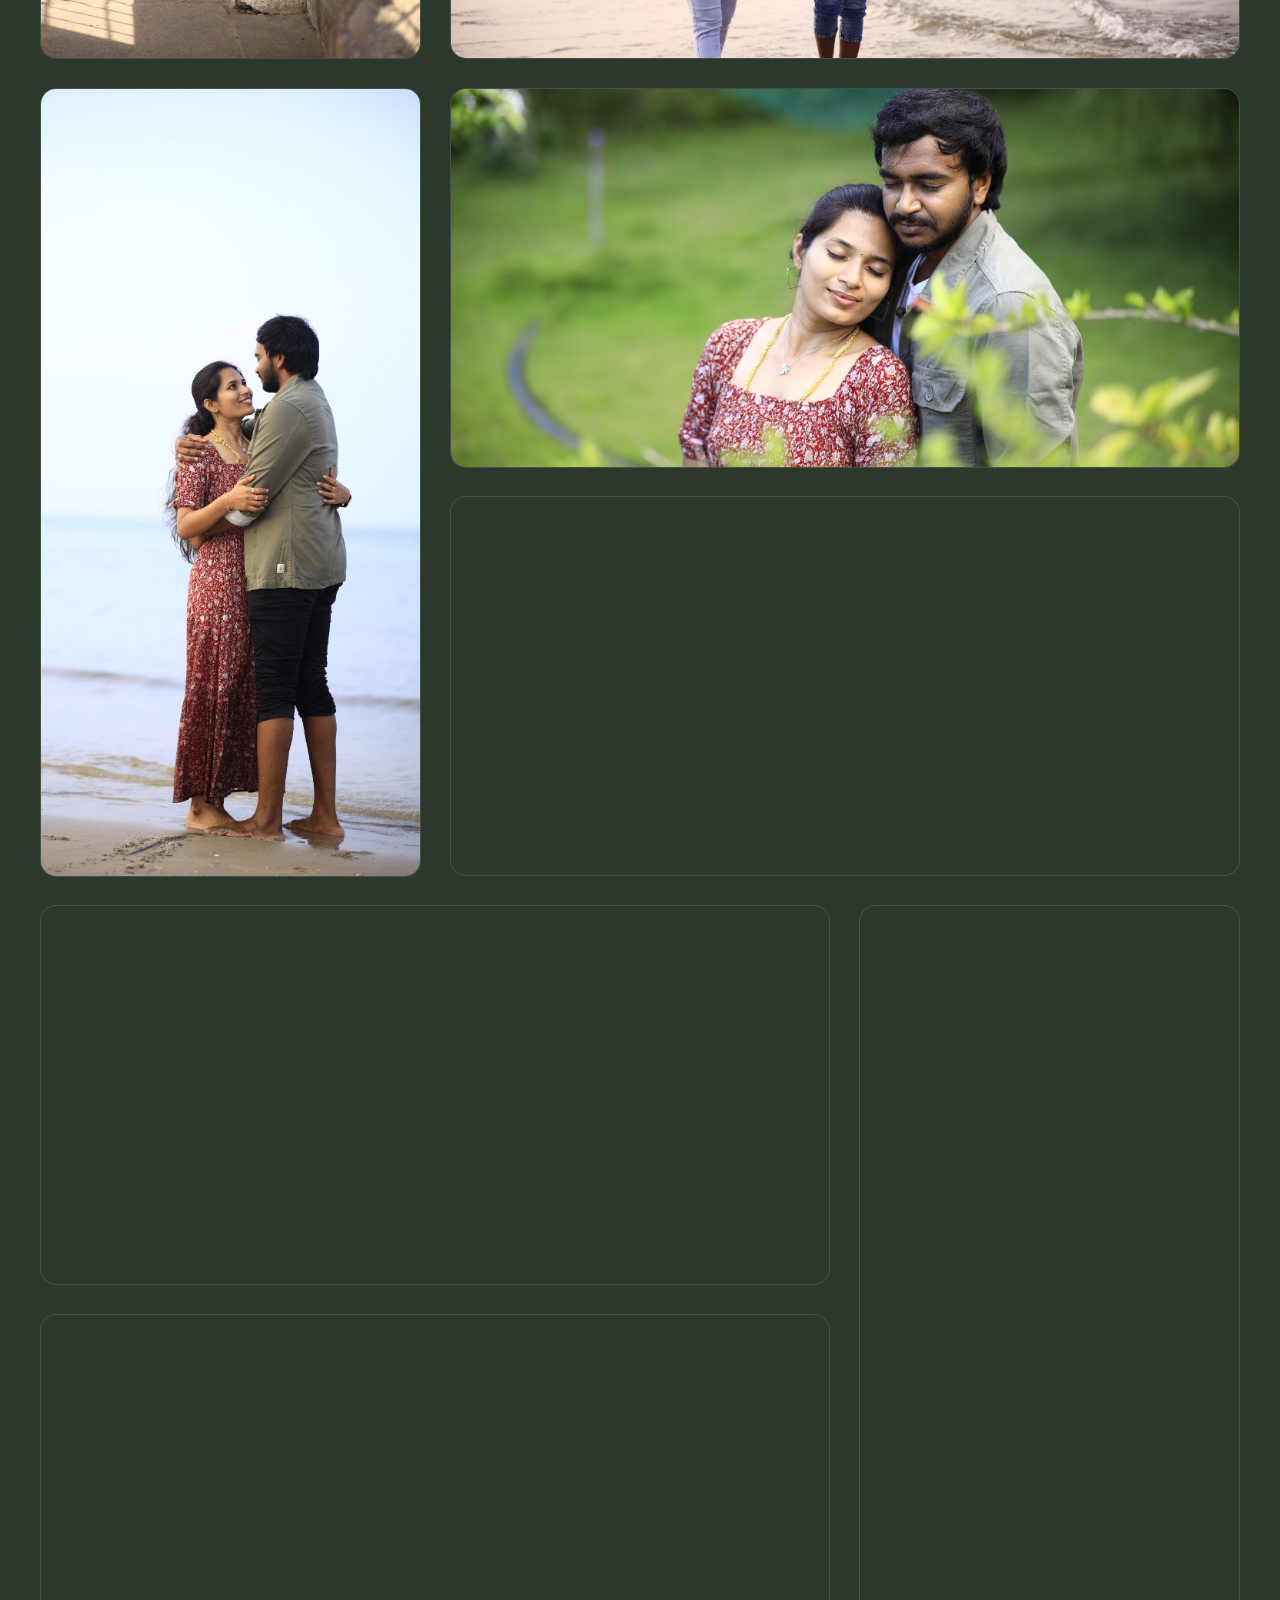
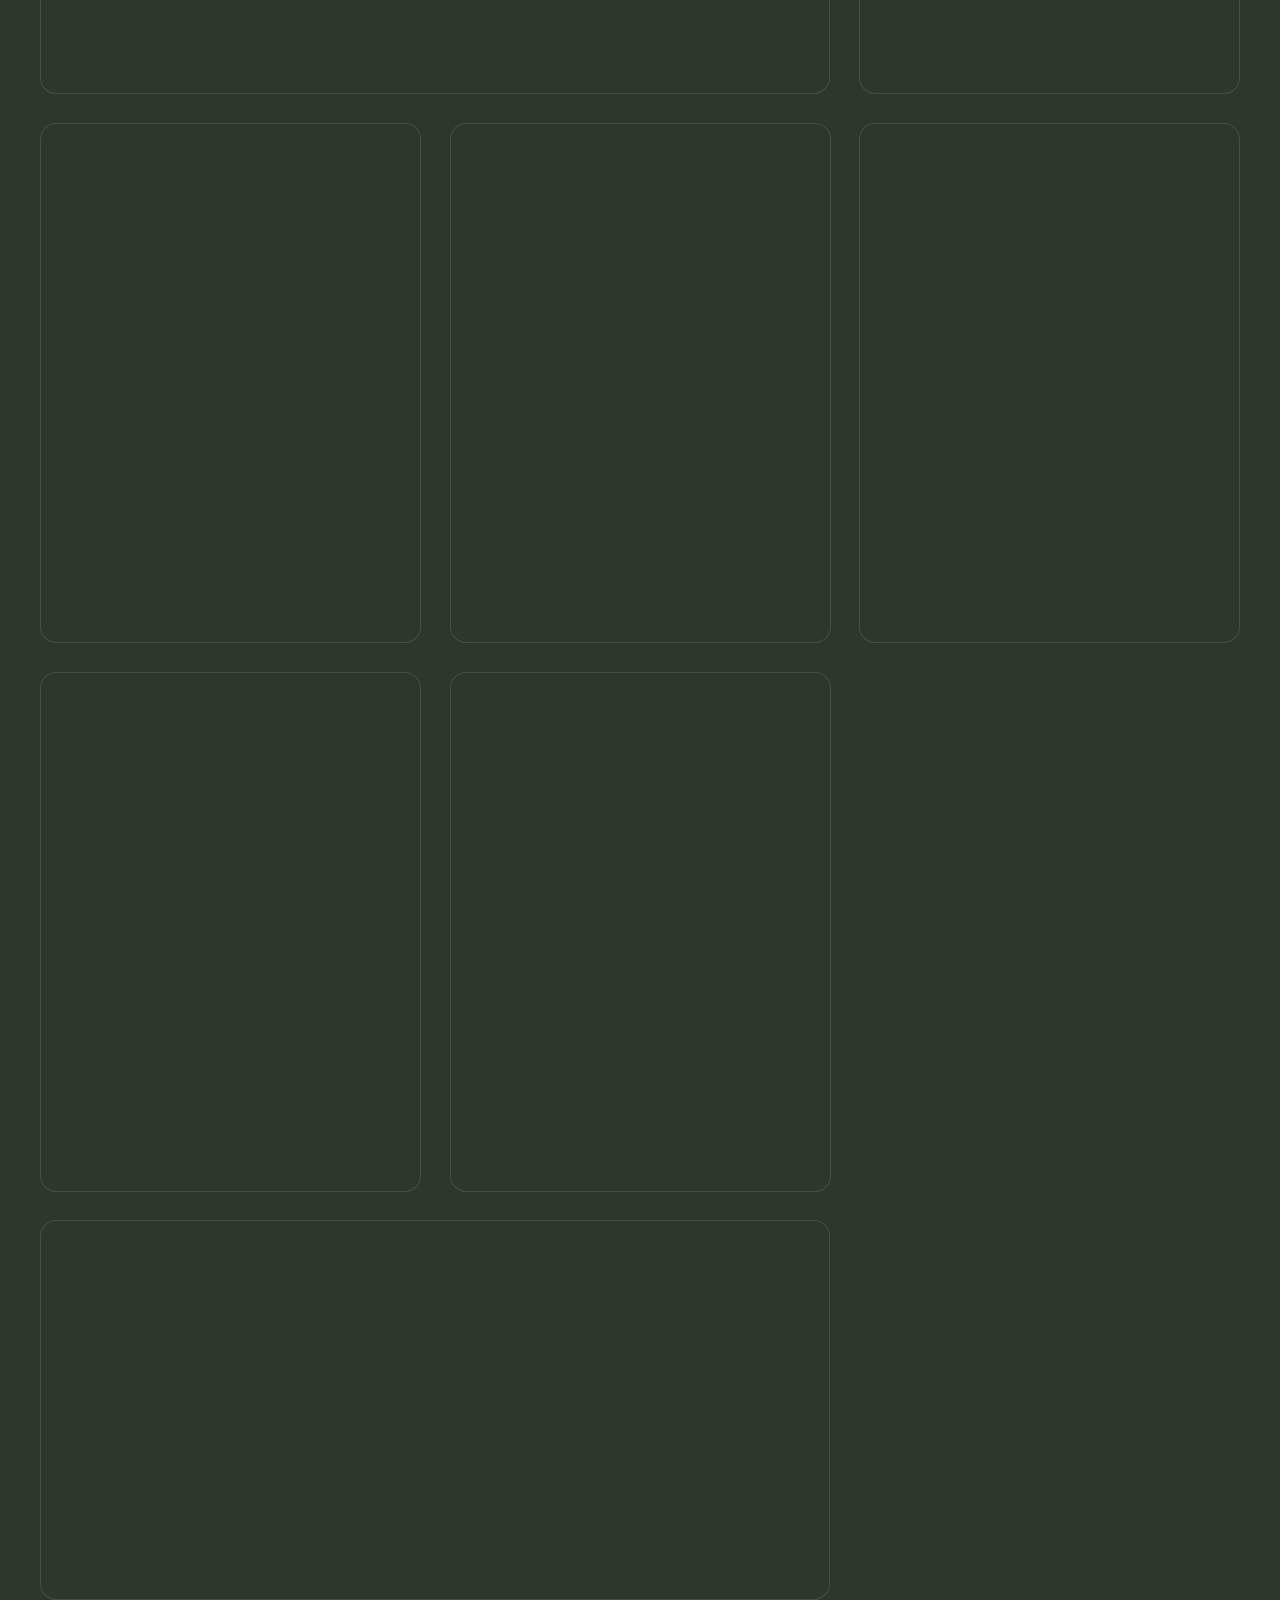
==== commit 1ac30d54: "Add files via upload" ====
--- a/index.html
+++ b/index.html
@@ -16,8 +16,8 @@
   <link href="https://fonts.googleapis.com/css2?family=Cormorant+Garamond:ital,wght@0,400;0,500;0,600;0,700;1,400;1,600;1,700&family=Playfair+Display:ital,wght@0,400;0,600;0,700;1,400;1,600&family=Pinyon+Script&family=Plus+Jakarta+Sans:wght@300;400;500;600;700&display=swap" rel="stylesheet" />
 
   <!-- Stylesheets -->
-  <link rel="stylesheet" href="css/animations.css?v=4.2_full_view" />
-  <link rel="stylesheet" href="css/style.css?v=4.2_full_view" />
+  <link rel="stylesheet" href="css/animations.css?v=4.3_slide3_fix" />
+  <link rel="stylesheet" href="css/style.css?v=4.3_slide3_fix" />
 </head>
 <body>
 
--- a/css/style.css
+++ b/css/style.css
@@ -520,7 +520,7 @@
 
 .hero-img-portrait,
 .hero-slide:nth-child(3) .hero-bg-img {
-  object-position: 72% 35%;
+  object-position: 82% 30%;
 }
 
 .hero-overlay {
@@ -2794,7 +2794,7 @@
   }
   .hero-img-portrait,
   .hero-slide:nth-child(3) .hero-bg-img {
-    object-position: 72% 35% !important;
+    object-position: 82% 28% !important;
   }
 
   /* Hero section full width on mobile */
@@ -2871,7 +2871,7 @@
   }
   .hero-img-portrait,
   .hero-slide:nth-child(3) .hero-bg-img {
-    object-position: 72% 35% !important;
+    object-position: 84% 28% !important;
   }
   .hero-title {
     font-size: clamp(1.85rem, 6.5vw, 2.3rem);
